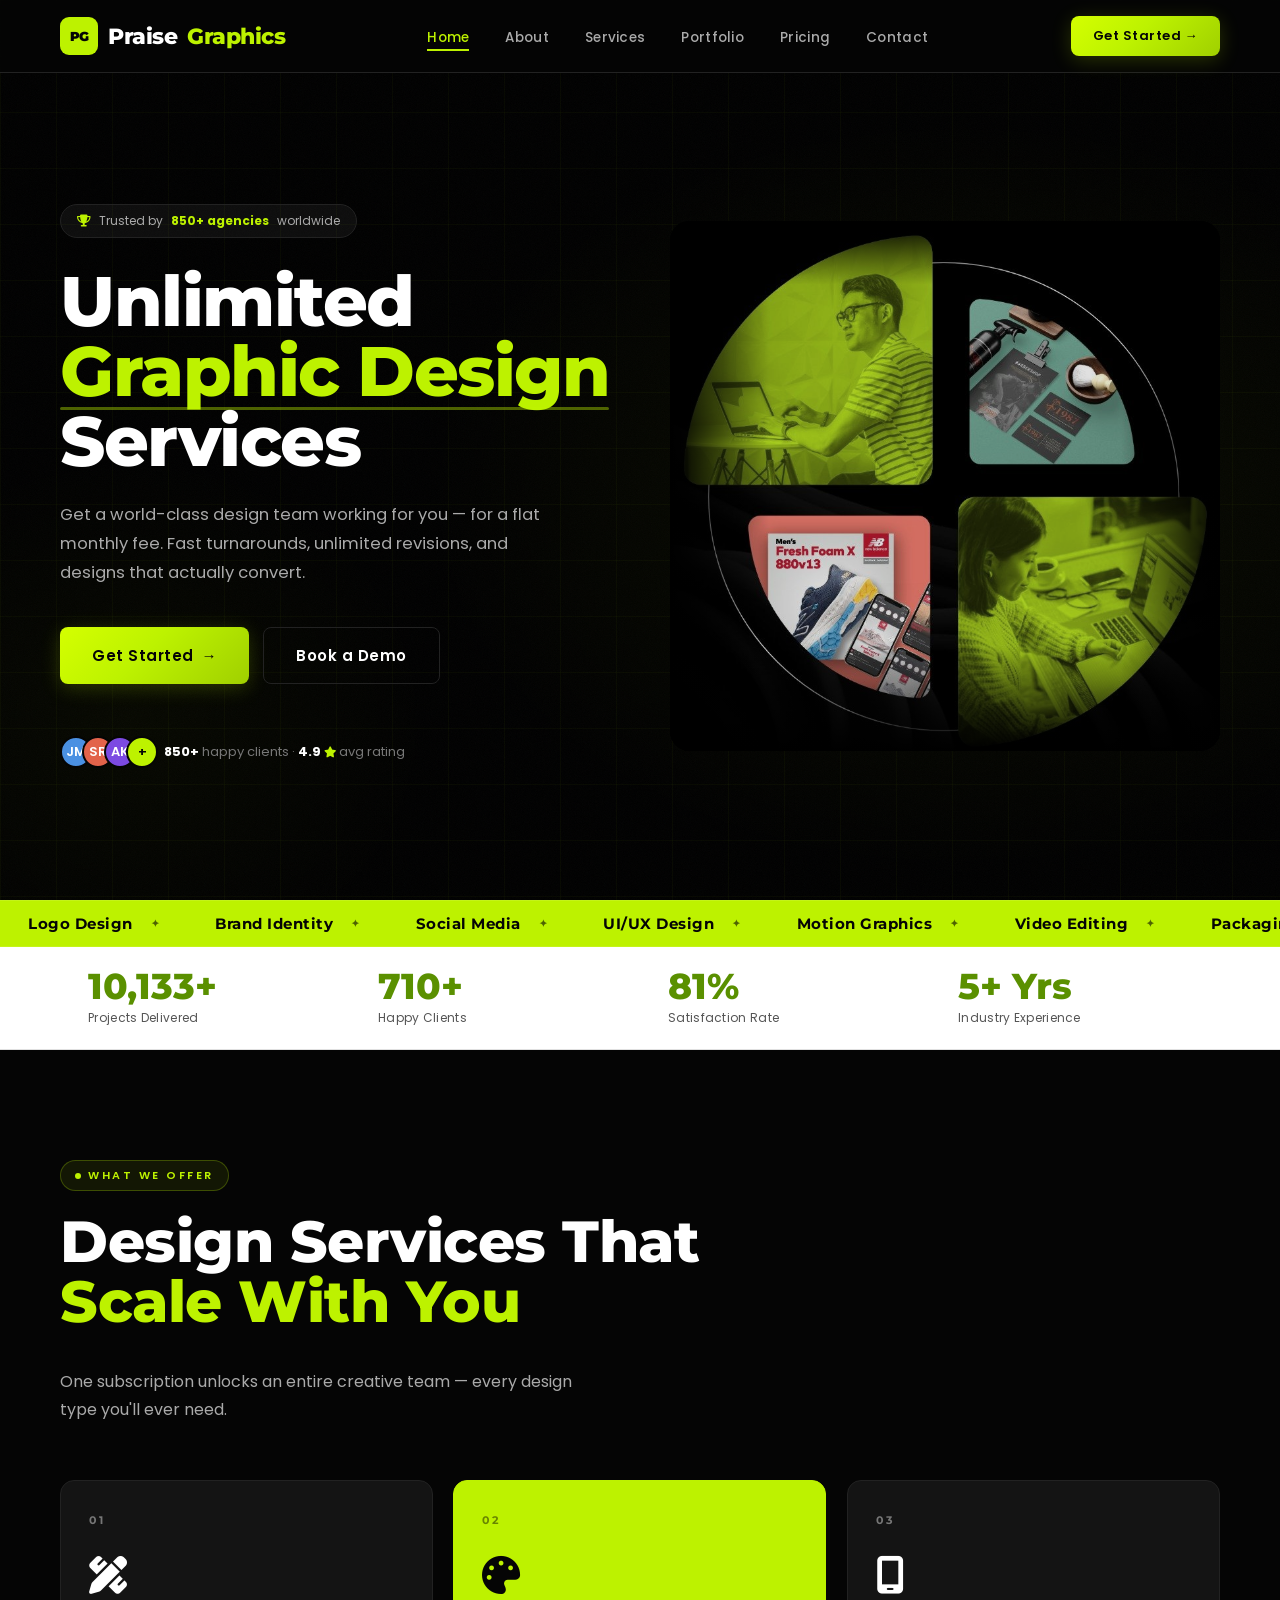
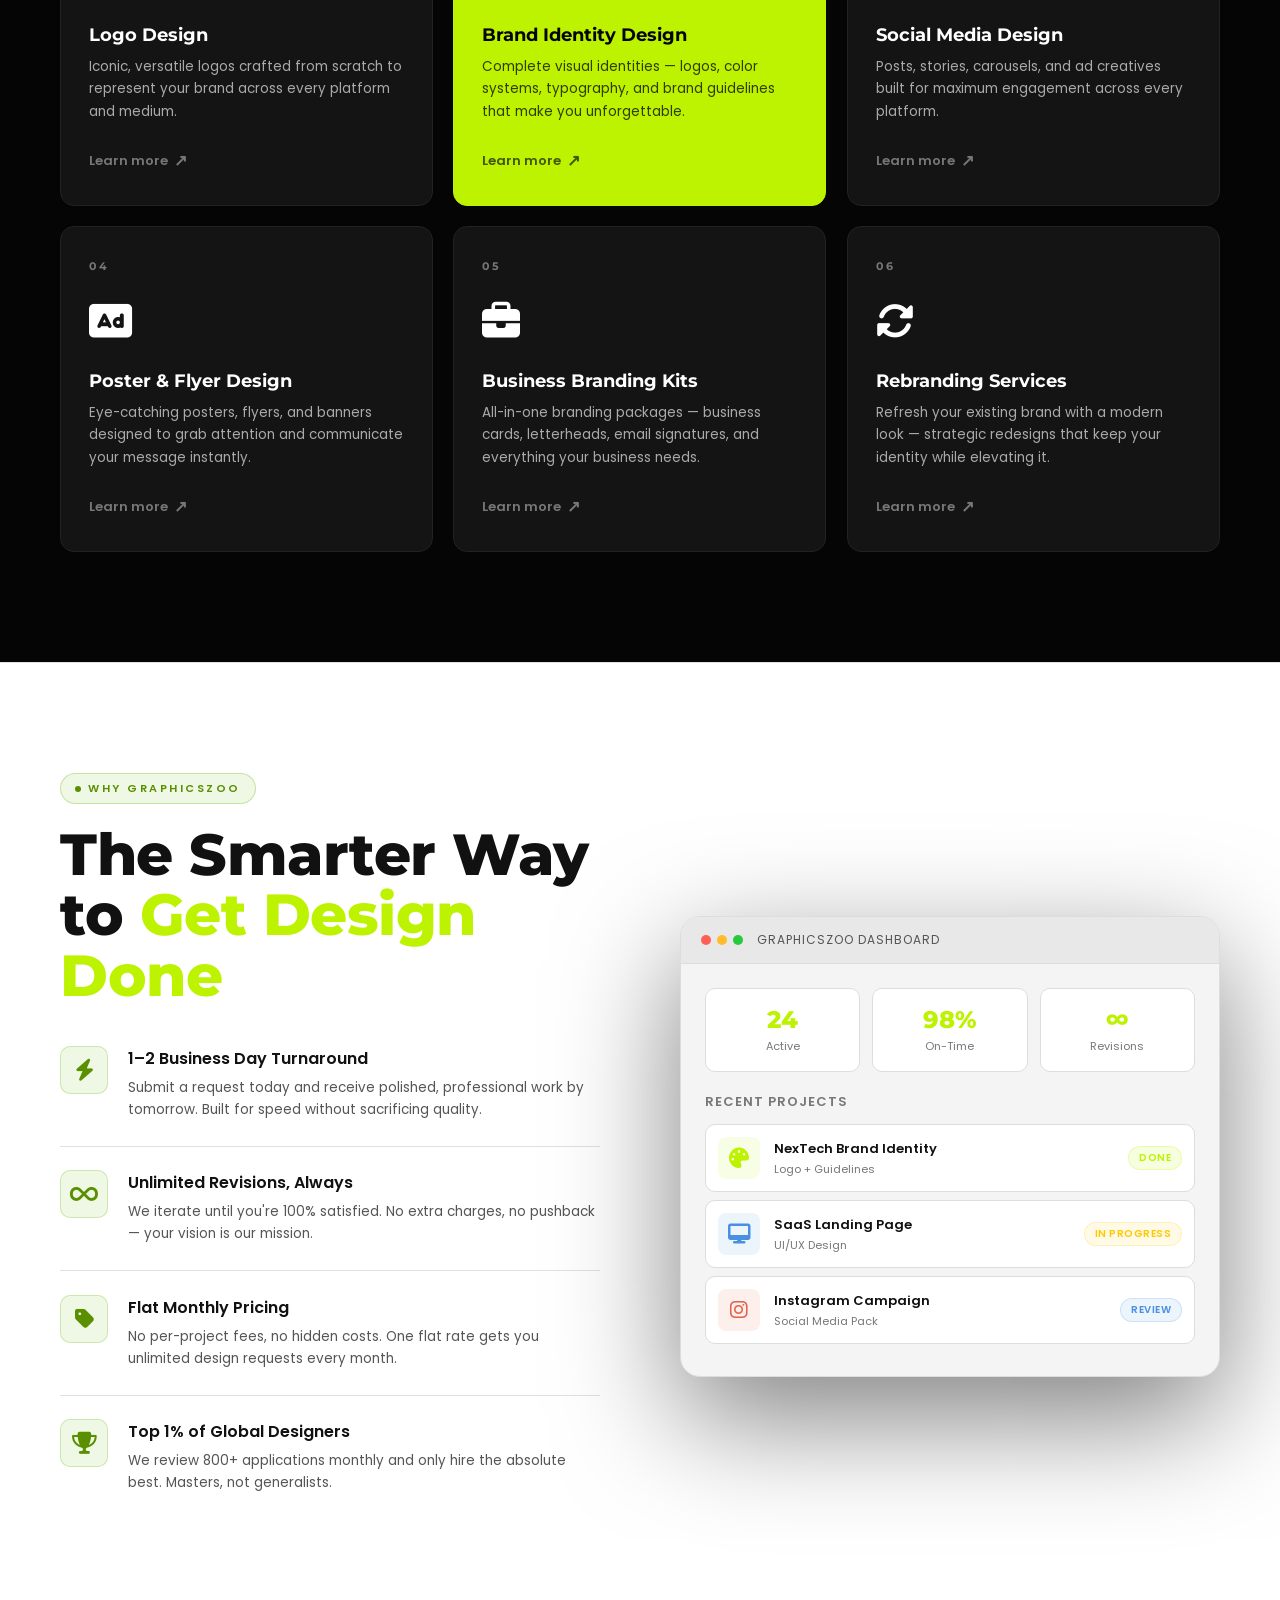
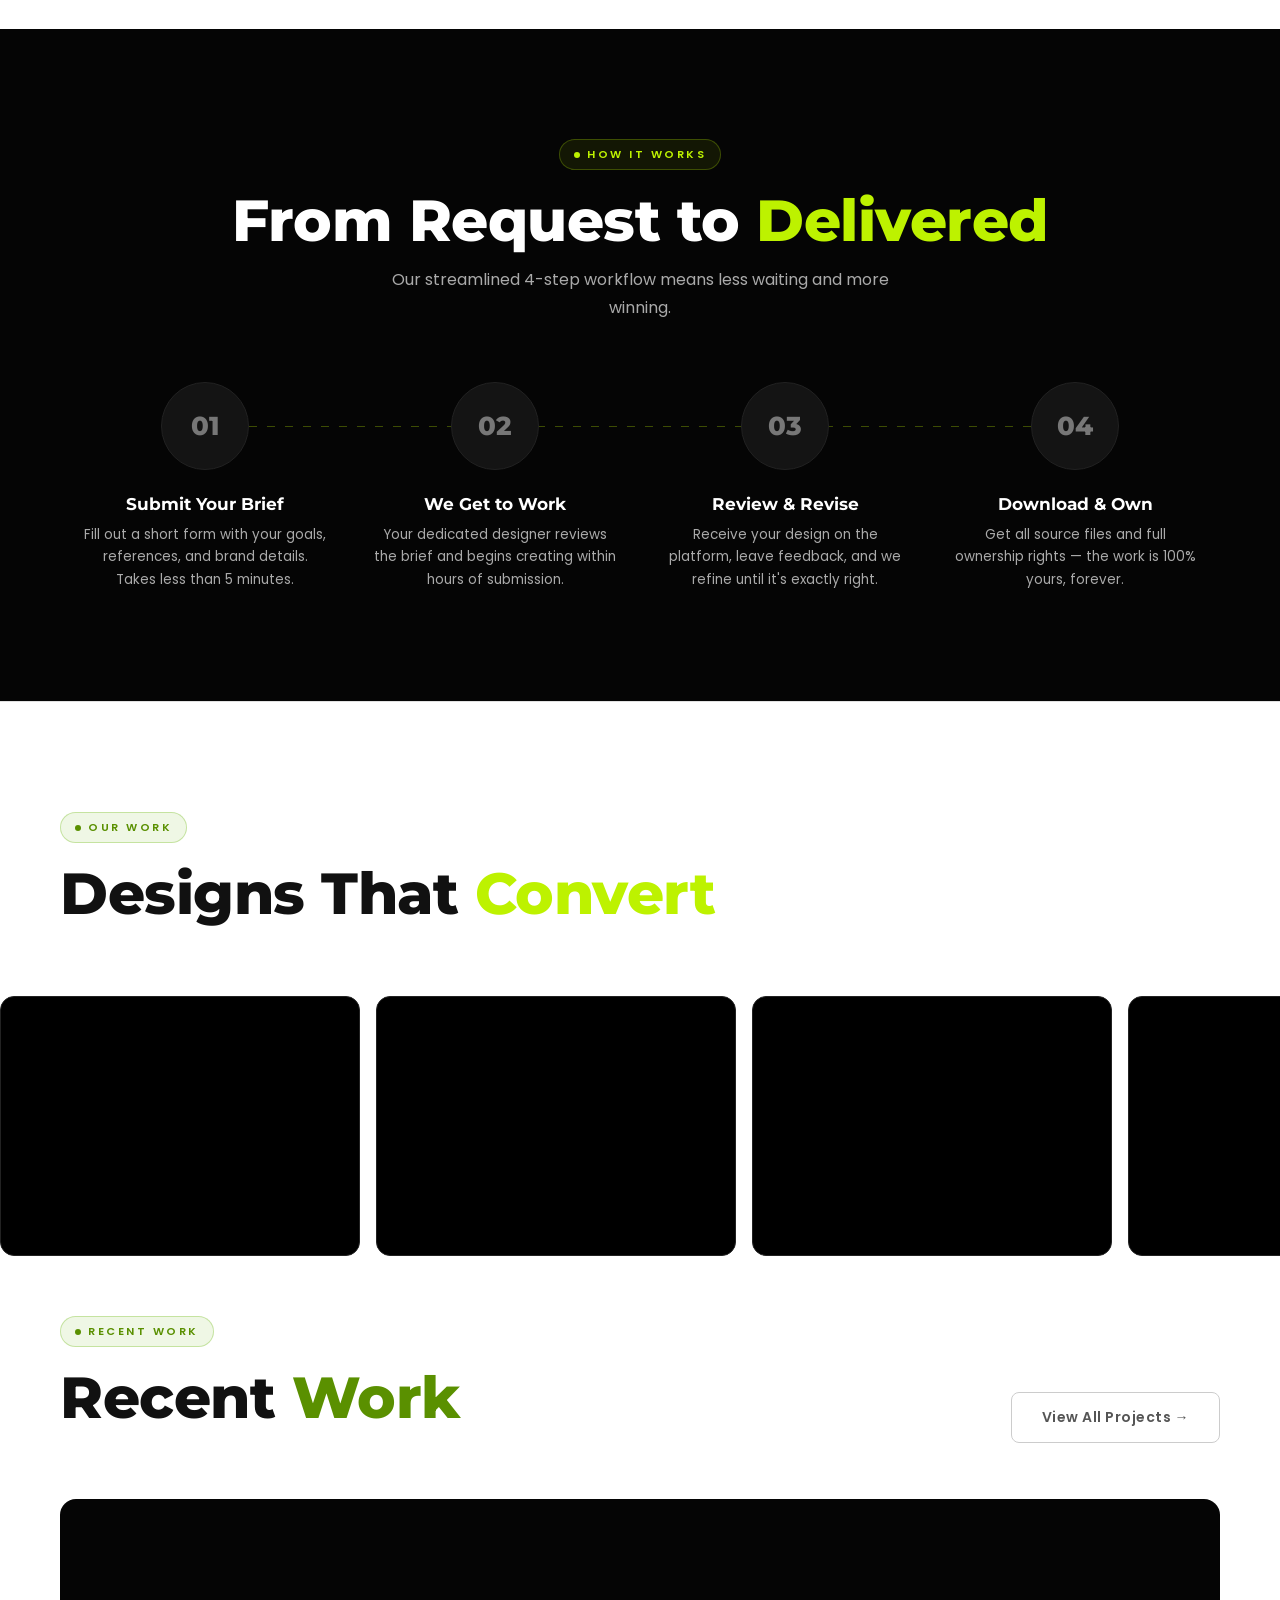
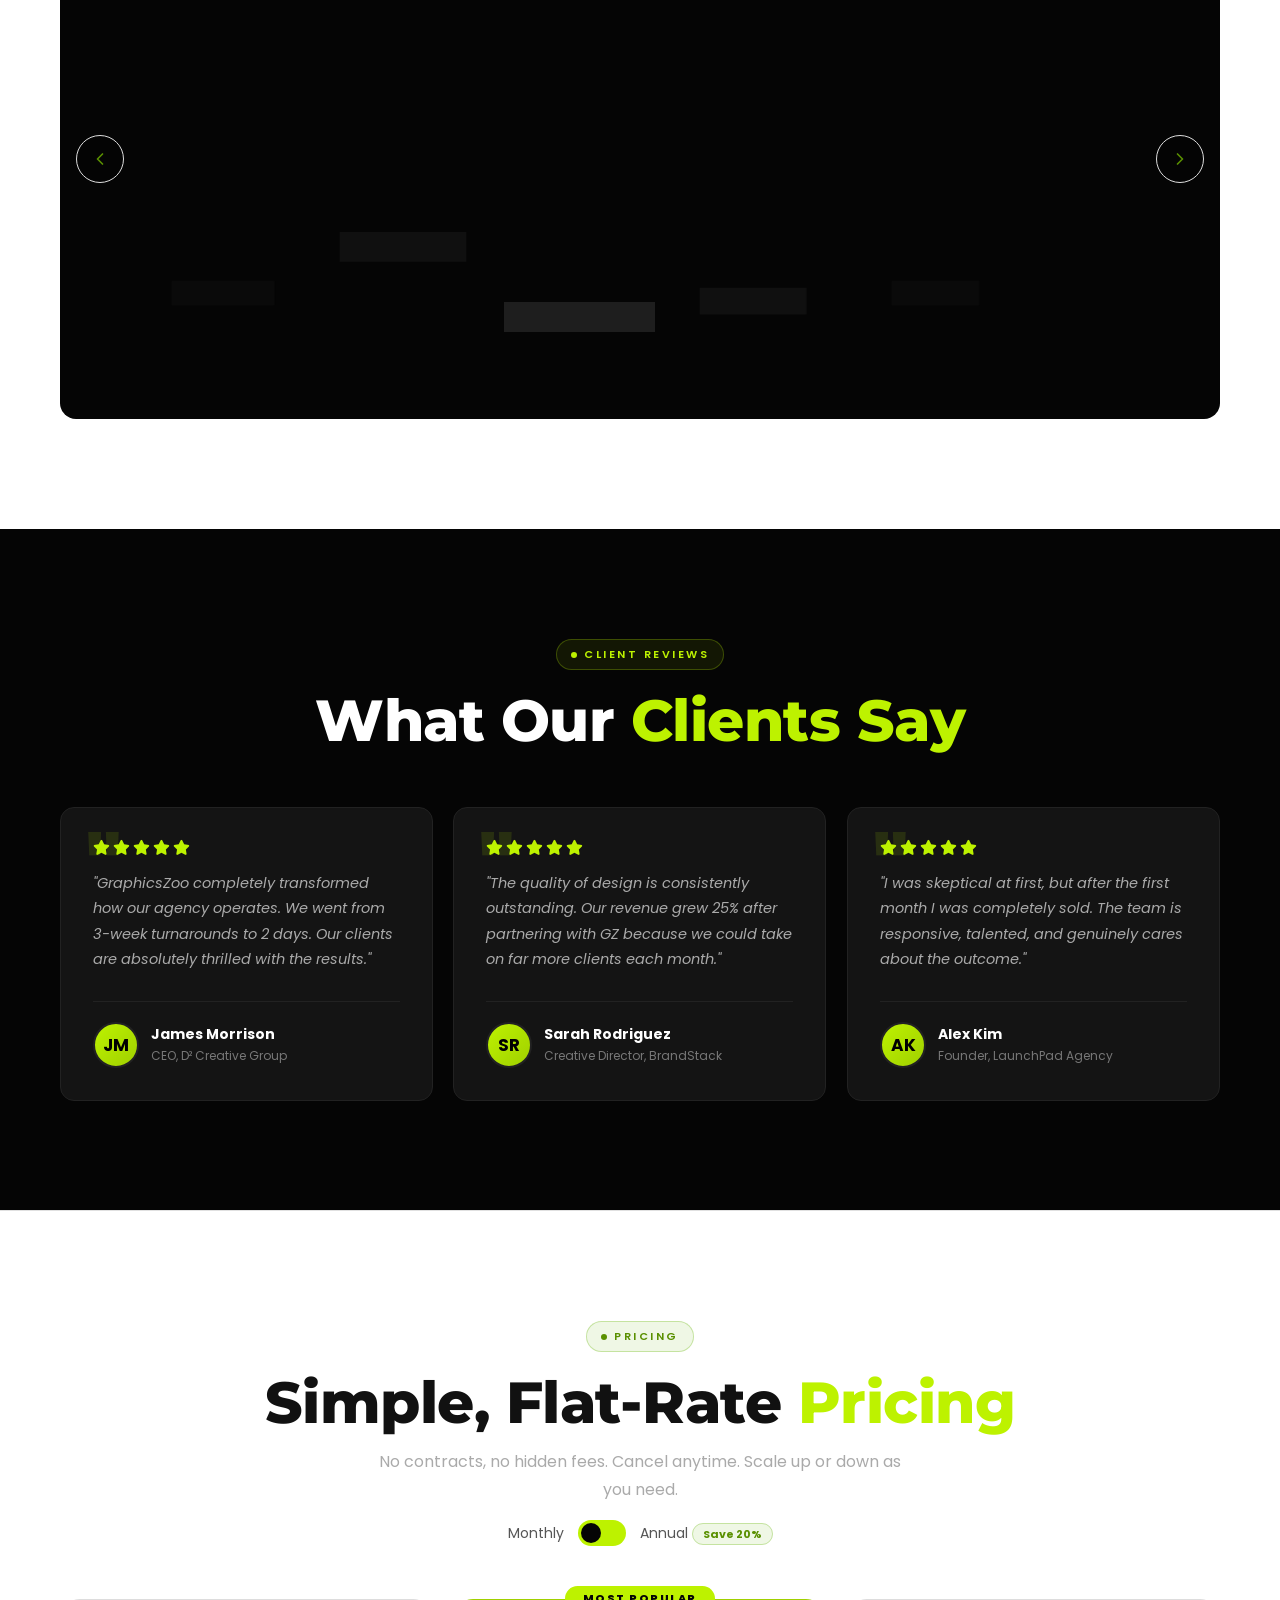
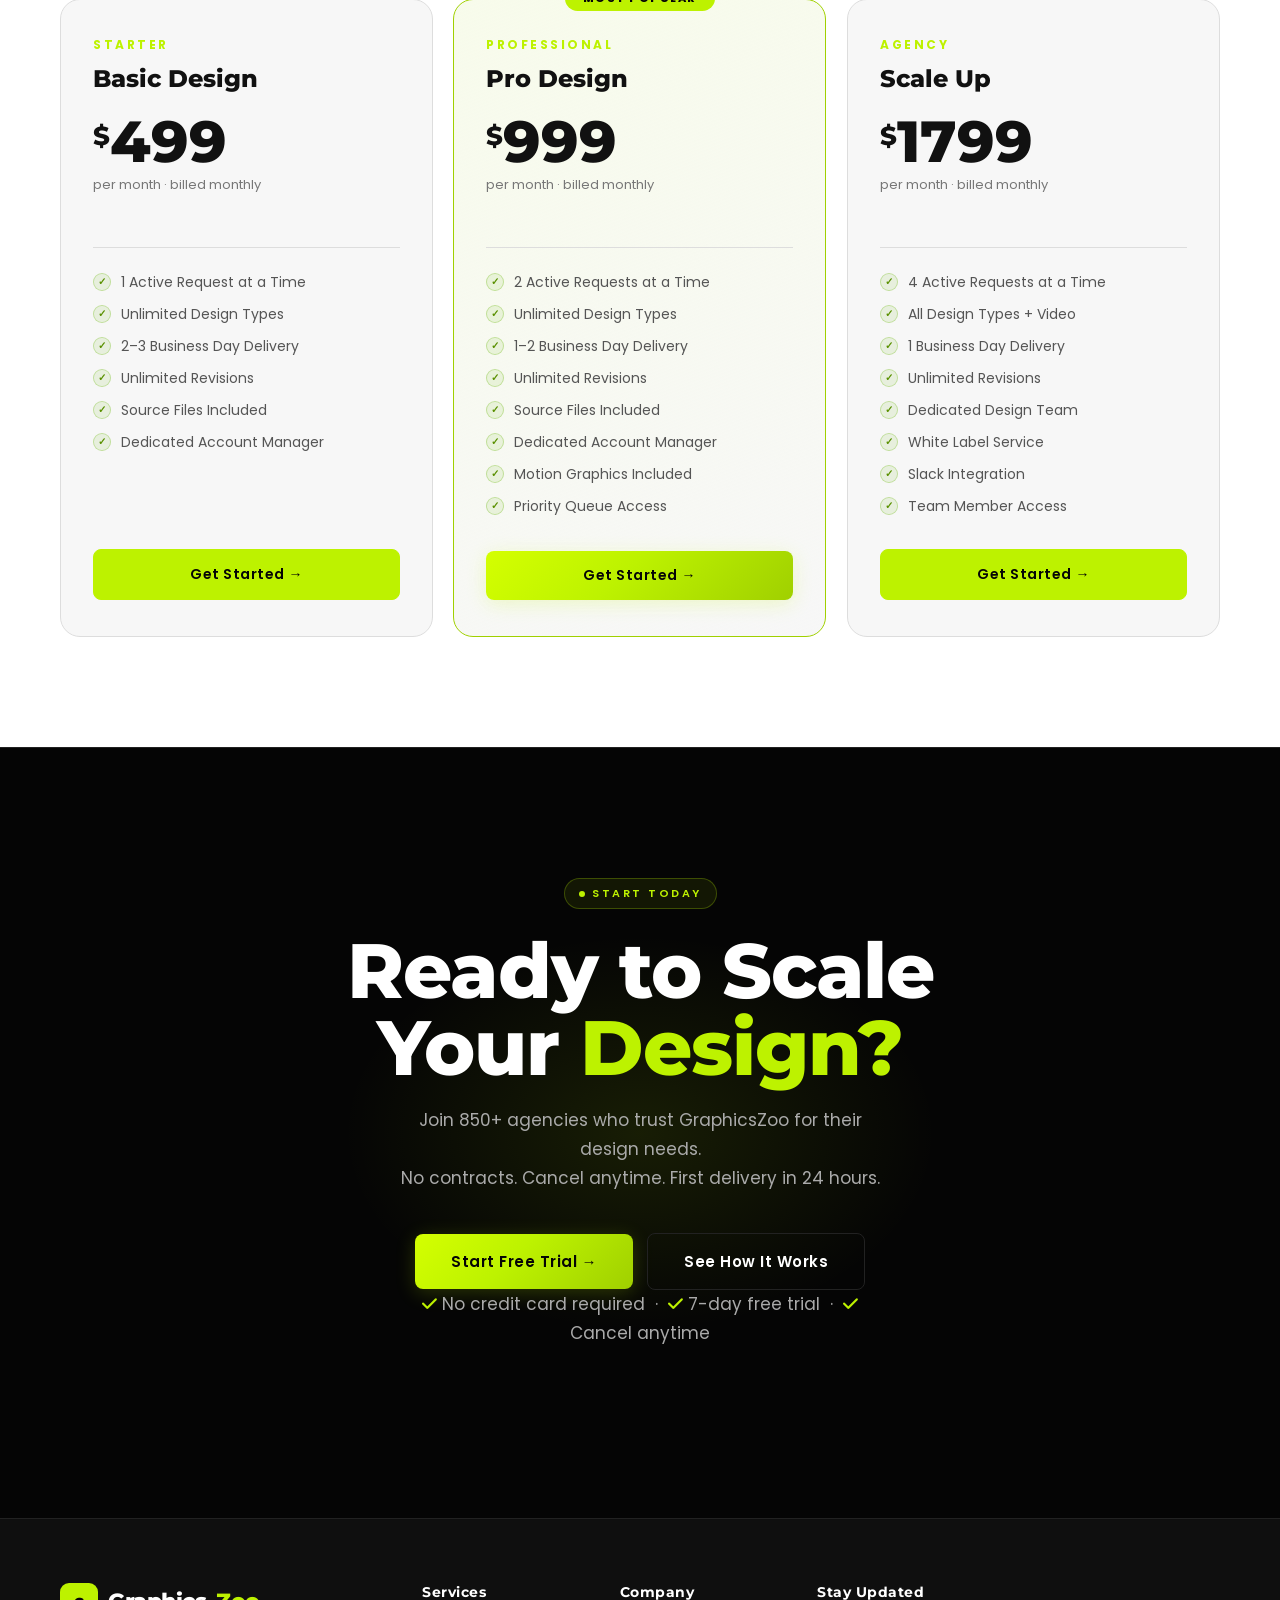
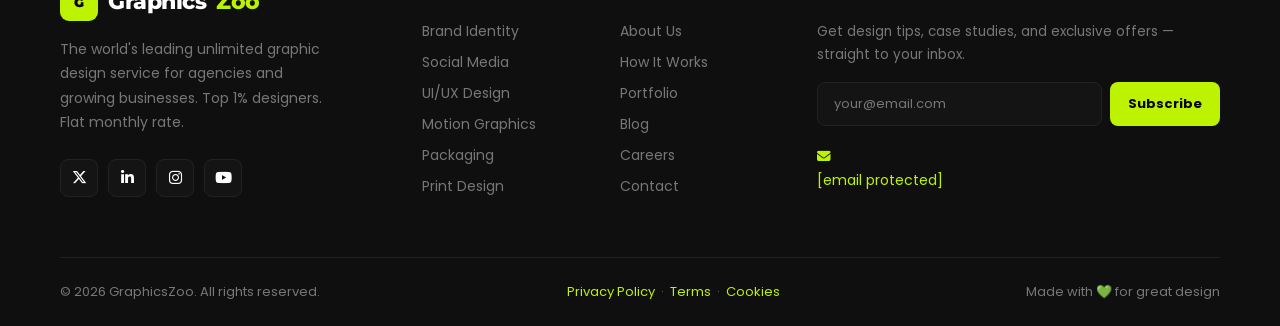
==== index.html @ 6ae34545 "Improved website UI by fixing colors, sizes, buttons, and images on the home page, Updated the portf" ====
﻿<!DOCTYPE html>
<html lang="en">
<head>
<meta charset="UTF-8">
<meta name="viewport" content="width=device-width, initial-scale=1.0">
<title>GraphicsZoo — Unlimited Graphic Design Services</title>
<link href="https://fonts.googleapis.com/css2?family=Montserrat:wght@400;500;600;700;800;900&family=Poppins:wght@300;400;500;600;700&display=swap" rel="stylesheet">
<link rel="stylesheet" href="https://cdnjs.cloudflare.com/ajax/libs/font-awesome/6.5.0/css/all.min.css">
<style>

/* ============================================================
   VARIABLES & RESET
============================================================ */
:root {
  --lime: #BDF200;
  --lime-dark: #a0d000;
  --lime-glow: rgba(189,242,0,0.15);
  --black: #050505;
  --dark: #0f0f0f;
  --card: #141414;
  --card2: #1a1a1a;
  --border: #222222;
  --white: #ffffff;
  --off-white: #f0f0f0;
  --gray: #777777;
  --light-gray: #aaaaaa;
  --radius: 14px;
  --radius-sm: 8px;
}

*, *::before, *::after { margin: 0; padding: 0; box-sizing: border-box; }
html { scroll-behavior: smooth; font-size: 16px; }

body {
  font-family: 'Poppins', sans-serif;
  background: var(--black);
  color: var(--white);
  overflow-x: hidden;
  -webkit-font-smoothing: antialiased;
}

::-webkit-scrollbar { width: 5px; }
::-webkit-scrollbar-track { background: var(--dark); }
::-webkit-scrollbar-thumb { background: var(--lime); border-radius: 3px; }

a { text-decoration: none; color: inherit; }
ul { list-style: none; }
img { max-width: 100%; display: block; }

/* ============================================================
   UTILITY
============================================================ */
.container { max-width: 1240px; margin: 0 auto; padding: 0 40px; }
.section-pad { padding: 110px 0; }
.text-lime { color: var(--lime); }
.text-gray { color: var(--gray); }

.tag {
  display: inline-flex;
  align-items: center;
  gap: 7px;
  background: rgba(189,242,0,0.08);
  border: 1px solid rgba(189,242,0,0.25);
  color: var(--lime);
  font-size: 11px;
  font-weight: 600;
  letter-spacing: 2.5px;
  text-transform: uppercase;
  padding: 6px 14px;
  border-radius: 50px;
  margin-bottom: 20px;
}

.tag-dot {
  width: 6px; height: 6px;
  background: var(--lime);
  border-radius: 50%;
  animation: blink 1.6s ease infinite;
}

@keyframes blink {
  0%, 100% { opacity: 1; transform: scale(1); }
  50% { opacity: 0.4; transform: scale(1.6); }
}

.display-font { font-family: 'Montserrat', sans-serif; }

h2.section-title {
  font-family: 'Montserrat', sans-serif;
  font-size: clamp(36px, 4.5vw, 58px);
  font-weight: 800;
  line-height: 1.05;
  letter-spacing: -0.5px;
  margin-bottom: 16px;
}

.section-sub {
  font-size: 16px;
  color: var(--light-gray);
  line-height: 1.75;
  max-width: 540px;
}

/* BUTTONS */
.btn {
  display: inline-flex;
  align-items: center;
  gap: 8px;
  font-family: 'Poppins', sans-serif;
  font-size: 14px;
  font-weight: 600;
  letter-spacing: 0.5px;
  padding: 14px 30px;
  border-radius: var(--radius-sm);
  cursor: pointer;
  transition: all 0.3s cubic-bezier(0.34, 1.56, 0.64, 1);
  border: none;
  outline: none;
}

.btn-lime {
  background: linear-gradient(135deg, #d4ff00 0%, #BDF200 45%, #a0d000 100%);
  color: var(--black);
  box-shadow: 0 4px 20px rgba(189,242,0,0.2);
}
.btn-lime:hover {
  background: linear-gradient(135deg, #e8ff00 0%, #ceff00 45%, #b0e000 100%);
  transform: translateY(-3px);
  box-shadow: 0 14px 40px rgba(189,242,0,0.45);
}

.btn-outline {
  background: transparent;
  color: var(--white);
  border: 1.5px solid var(--border);
}
.btn-outline:hover {
  border-color: var(--lime);
  color: var(--lime);
  transform: translateY(-3px);
}

.btn-arrow::after { content: ' →'; }

/* ============================================================
   NAVBAR
============================================================ */
header {
  position: fixed;
  top: 0; left: 0; right: 0;
  z-index: 1000;
  background: rgba(5,5,5,0.88);
  backdrop-filter: blur(24px);
  -webkit-backdrop-filter: blur(24px);
  border-bottom: 1px solid var(--border);
  transition: border-color 0.3s, box-shadow 0.3s, background 0.3s;
}

nav {
  display: flex;
  align-items: center;
  justify-content: space-between;
  height: 72px;
}

.logo {
  display: flex;
  align-items: center;
  gap: 10px;
  font-family: 'Montserrat', sans-serif;
  font-size: 22px;
  font-weight: 800;
  letter-spacing: -0.5px;
}

.logo-mark {
  width: 38px; height: 38px;
  background: var(--lime);
  border-radius: 9px;
  display: grid;
  place-items: center;
  font-size: 13px;
  font-weight: 900;
  color: var(--black);
  letter-spacing: -0.5px;
}

.logo span { color: var(--lime); }

.nav-menu {
  display: flex;
  align-items: center;
  gap: 36px;
}

.nav-menu a {
  font-size: 13.5px;
  font-weight: 500;
  color: var(--light-gray);
  letter-spacing: 0.3px;
  transition: color 0.25s;
  position: relative;
}

.nav-menu a::after {
  content: '';
  position: absolute;
  bottom: -4px; left: 0;
  width: 0; height: 1.5px;
  background: var(--lime);
  transition: width 0.3s;
}

.nav-menu a:hover { color: var(--white); }
.nav-menu a:hover::after { width: 100%; }

.nav-actions { display: flex; align-items: center; gap: 12px; }

.hamburger {
  display: none;
  flex-direction: column;
  gap: 5px;
  cursor: pointer;
  padding: 6px;
  background: none;
  border: none;
}

.hamburger span {
  width: 24px; height: 1.5px;
  background: var(--white);
  border-radius: 2px;
  transition: all 0.3s;
  display: block;
}

/* ============================================================
   HERO
============================================================ */
.hero {
  min-height: 100vh;
  display: flex;
  align-items: center;
  position: relative;
  overflow: hidden;
  padding-top: 72px;
  background: #000000;
}

/* Background layers */
.hero-bg {
  position: absolute;
  inset: 0;
  background:
    radial-gradient(ellipse 65% 65% at 75% 55%, rgba(189,242,0,0.05) 0%, transparent 65%),
    radial-gradient(ellipse 40% 50% at 10% 80%, rgba(189,242,0,0.03) 0%, transparent 60%),
    #000000;
}

.hero-noise {
  position: absolute;
  inset: 0;
  opacity: 0.03;
  background-image: url("data:image/svg+xml,%3Csvg viewBox='0 0 256 256' xmlns='http://www.w3.org/2000/svg'%3E%3Cfilter id='noise'%3E%3CfeTurbulence type='fractalNoise' baseFrequency='0.9' numOctaves='4' stitchTiles='stitch'/%3E%3C/filter%3E%3Crect width='100%25' height='100%25' filter='url(%23noise)'/%3E%3C/svg%3E");
  background-size: 200px;
}

.hero-grid-lines {
  position: absolute;
  inset: 0;
  background-image:
    linear-gradient(rgba(189,242,0,0.03) 1px, transparent 1px),
    linear-gradient(90deg, rgba(189,242,0,0.03) 1px, transparent 1px);
  background-size: 56px 56px;
}

.hero-inner {
  position: relative;
  z-index: 2;
  display: grid;
  grid-template-columns: 1fr 1fr;
  gap: 60px;
  align-items: center;
  width: 100%;
}

.hero-left { padding: 60px 0; }

.hero-badge {
  display: inline-flex;
  align-items: center;
  gap: 8px;
  background: rgba(255,255,255,0.05);
  border: 1px solid var(--border);
  color: var(--light-gray);
  font-size: 12px;
  padding: 7px 16px;
  border-radius: 50px;
  margin-bottom: 28px;
  animation: fadeDown 0.8s ease both;
}

.hero-badge strong { color: var(--lime); }

.hero h1 {
  font-family: 'Montserrat', sans-serif;
  font-size: clamp(48px, 5.5vw, 76px);
  font-weight: 800;
  line-height: 1.0;
  letter-spacing: -1.5px;
  margin-bottom: 24px;
  animation: fadeUp 0.9s ease 0.1s both;
}

.hero h1 em {
  font-style: normal;
  color: var(--lime);
  position: relative;
}

.hero h1 em::after {
  content: '';
  position: absolute;
  bottom: 4px; left: 0; right: 0;
  height: 3px;
  background: var(--lime);
  opacity: 0.4;
  border-radius: 2px;
}

.hero-desc {
  font-size: 16.5px;
  color: var(--light-gray);
  line-height: 1.75;
  max-width: 480px;
  margin-bottom: 40px;
  animation: fadeUp 0.9s ease 0.2s both;
}

.hero-ctas {
  display: flex;
  gap: 14px;
  flex-wrap: wrap;
  margin-bottom: 52px;
  animation: fadeUp 0.9s ease 0.3s both;
}

.hero-trust {
  display: flex;
  align-items: center;
  gap: 16px;
  animation: fadeUp 0.9s ease 0.4s both;
}

.trust-avatars {
  display: flex;
}

.trust-avatars span {
  width: 32px; height: 32px;
  border-radius: 50%;
  border: 2px solid var(--black);
  display: grid;
  place-items: center;
  font-size: 13px;
  margin-right: -10px;
  font-weight: 600;
}

.trust-avatars span:nth-child(1) { background: #4a90e2; }
.trust-avatars span:nth-child(2) { background: #e2634a; }
.trust-avatars span:nth-child(3) { background: #7c4ae2; }
.trust-avatars span:nth-child(4) { background: var(--lime); color: var(--black); }

.trust-text { font-size: 13px; color: var(--gray); }
.trust-text strong { color: var(--white); }

/* HERO RIGHT — illustration */
.hero-right {
  position: relative;
  animation: fadeLeft 1s ease 0.3s both;
  display: flex;
  justify-content: center;
}

.hero-visual {
  position: relative;
  width: 100%;
  max-width: 560px;
}

.hero-main-card {
  background: var(--card);
  border: 1px solid var(--border);
  border-radius: 20px;
  padding: 28px;
  position: relative;
  overflow: hidden;
}

.hero-main-card::before {
  content: '';
  position: absolute;
  top: 0; left: 0; right: 0;
  height: 2px;
  background: linear-gradient(90deg, var(--lime), transparent);
}

.card-header {
  display: flex;
  align-items: center;
  justify-content: space-between;
  margin-bottom: 20px;
}

.card-dots { display: flex; gap: 6px; }
.card-dots span {
  width: 10px; height: 10px;
  border-radius: 50%;
}
.card-dots span:nth-child(1) { background: #ff5f56; }
.card-dots span:nth-child(2) { background: #ffbd2e; }
.card-dots span:nth-child(3) { background: #27c93f; }

.card-label {
  font-size: 11px;
  color: var(--gray);
  letter-spacing: 1px;
  text-transform: uppercase;
}

.design-preview {
  background: var(--dark);
  border-radius: 12px;
  height: 200px;
  display: flex;
  align-items: center;
  justify-content: center;
  margin-bottom: 20px;
  border: 1px solid var(--border);
  position: relative;
  overflow: hidden;
}

.design-preview::after {
  content: '';
  position: absolute;
  inset: 0;
  background: radial-gradient(ellipse at center, rgba(189,242,0,0.08) 0%, transparent 70%);
}

.design-icon {
  font-size: 64px;
  position: relative;
  z-index: 1;
  animation: float 3s ease infinite;
}

@keyframes float {
  0%, 100% { transform: translateY(0); }
  50% { transform: translateY(-10px); }
}

.card-meta {
  display: flex;
  align-items: center;
  justify-content: space-between;
}

.card-meta-left h4 { font-size: 15px; font-weight: 600; }
.card-meta-left p { font-size: 12px; color: var(--gray); margin-top: 2px; }

.card-status {
  display: flex;
  align-items: center;
  gap: 6px;
  background: rgba(189,242,0,0.1);
  border: 1px solid rgba(189,242,0,0.25);
  padding: 5px 12px;
  border-radius: 50px;
  font-size: 11px;
  font-weight: 600;
  color: var(--lime);
}

.card-status::before {
  content: '';
  width: 6px; height: 6px;
  background: var(--lime);
  border-radius: 50%;
  animation: blink 1.5s infinite;
}

/* Floating mini-cards */
.float-card {
  position: absolute;
  background: var(--card2);
  border: 1px solid var(--border);
  border-radius: 12px;
  padding: 14px 18px;
  font-size: 13px;
  font-weight: 600;
  white-space: nowrap;
  box-shadow: 0 20px 60px rgba(0,0,0,0.5);
}

.float-card-1 {
  top: -20px;
  right: -20px;
  animation: floatCard1 4s ease infinite;
}

.float-card-2 {
  bottom: 40px;
  left: -30px;
  animation: floatCard2 4.5s ease infinite;
}

.float-card-stat { font-size: 24px; font-weight: 800; color: var(--lime); font-family: 'Montserrat', sans-serif; }
.float-card-lbl { font-size: 11px; color: var(--gray); margin-top: 2px; letter-spacing: 0.5px; }

@keyframes floatCard1 {
  0%, 100% { transform: translateY(0) rotate(-2deg); }
  50% { transform: translateY(-8px) rotate(-2deg); }
}
@keyframes floatCard2 {
  0%, 100% { transform: translateY(0) rotate(1deg); }
  50% { transform: translateY(8px) rotate(1deg); }
}

/* KEYFRAMES */
@keyframes fadeDown { from { opacity: 0; transform: translateY(-16px); } to { opacity: 1; transform: translateY(0); } }
@keyframes fadeUp { from { opacity: 0; transform: translateY(24px); } to { opacity: 1; transform: translateY(0); } }
@keyframes fadeLeft { from { opacity: 0; transform: translateX(30px); } to { opacity: 1; transform: translateX(0); } }

/* ============================================================
   MARQUEE STRIP
============================================================ */
.marquee-strip {
  background: var(--lime);
  padding: 13px 0;
  overflow: hidden;
  border-top: 1px solid rgba(255,255,255,0.1);
  border-bottom: 1px solid rgba(255,255,255,0.1);
}

.marquee-inner {
  display: flex;
  animation: scrollLeft 22s linear infinite;
}

.marquee-item {
  display: flex;
  align-items: center;
  gap: 18px;
  padding: 0 28px;
  font-family: 'Montserrat', sans-serif;
  font-size: 15px;
  font-weight: 700;
  color: var(--black);
  white-space: nowrap;
  letter-spacing: 0.5px;
  flex-shrink: 0;
}

.marquee-item::after {
  content: '✦';
  font-size: 10px;
  opacity: 0.6;
}

@keyframes scrollLeft {
  from { transform: translateX(0); }
  to { transform: translateX(-50%); }
}

/* ============================================================
   STATS BAR
============================================================ */
.stats-bar { background: #ffffff; border-bottom: 1px solid #e0e0e0; }
.stats-bar .stat-num { color: #111; }
.stats-bar .stat-lbl { color: #555; }

.stats-bar-inner {
  display: grid;
  grid-template-columns: repeat(4, 1fr);
}

.stat-item {
  padding: 22px 28px;
  position: relative;
}

.stat-num {
  font-family: 'Montserrat', sans-serif;
  font-size: clamp(24px, 2.8vw, 36px);
  font-weight: 800;
  color: #111;
  line-height: 1;
}

.stat-num span { color: #5a9000; }

.stat-lbl {
  font-size: 12px;
  color: #555;
  margin-top: 4px;
  letter-spacing: 0.3px;
}

/* ============================================================
   SERVICES
============================================================ */
.services { background: var(--black); }
.services .section-title { color: var(--white); }
.services .section-sub { color: var(--light-gray); }

.section-header {
  display: flex;
  align-items: flex-end;
  justify-content: space-between;
  margin-bottom: 56px;
  flex-wrap: wrap;
  gap: 20px;
}

.services-grid {
  display: grid;
  grid-template-columns: repeat(3, 1fr);
  gap: 20px;
}

.svc-card {
  background: var(--card);
  border: 1px solid var(--border);
  border-radius: var(--radius);
  padding: 32px 28px;
  position: relative;
  cursor: pointer;
  overflow: hidden;
  transition: all 0.4s cubic-bezier(0.4, 0, 0.2, 1);
  group: true;
}

.svc-card::before {
  content: '';
  position: absolute;
  inset: 0;
  background: linear-gradient(135deg, rgba(189,242,0,0.04) 0%, transparent 100%);
  opacity: 0;
  transition: opacity 0.4s;
}

.svc-card:hover {
  border-color: rgba(189,242,0,0.35);
  transform: translateY(-8px);
  box-shadow: 0 24px 80px rgba(189,242,0,0.08);
}

.svc-card:hover::before { opacity: 1; }

.svc-num {
  font-family: 'Montserrat', sans-serif;
  font-size: 11px;
  font-weight: 700;
  letter-spacing: 3px;
  color: var(--gray);
  margin-bottom: 20px;
  text-transform: uppercase;
}

.svc-icon {
  font-size: 38px;
  margin-bottom: 20px;
  display: block;
  transition: transform 0.4s cubic-bezier(0.34, 1.56, 0.64, 1);
}

.svc-card:hover .svc-icon { transform: scale(1.15) rotate(-5deg); }

.svc-card h3 {
  font-family: 'Montserrat', sans-serif;
  font-size: 18px;
  font-weight: 700;
  margin-bottom: 10px;
}

.svc-card p {
  font-size: 13.5px;
  color: var(--light-gray);
  line-height: 1.65;
  margin-bottom: 24px;
}

.svc-link {
  display: inline-flex;
  align-items: center;
  gap: 6px;
  font-size: 13px;
  font-weight: 600;
  color: var(--gray);
  transition: color 0.3s;
}

.svc-card:hover .svc-link { color: var(--lime); }

.svc-link-arrow {
  font-size: 16px;
  transition: transform 0.3s;
}

.svc-card:hover .svc-link-arrow { transform: translate(4px, -2px); }

/* FEATURED SERVICE */
.svc-card.featured {
  background: var(--lime);
  border-color: var(--lime);
  color: var(--black);
}

.svc-card.featured h3,
.svc-card.featured p { color: rgba(0,0,0,0.75); }
.svc-card.featured h3 { color: var(--black); }
.svc-card.featured .svc-num { color: rgba(0,0,0,0.45); }
.svc-card.featured .svc-link { color: rgba(0,0,0,0.65); }
.svc-card.featured:hover { background: #ceff00; }
.svc-card.featured:hover .svc-link { color: var(--black); }

/* ============================================================
   FEATURES
============================================================ */
.features-sec {
  background: #ffffff;
  border-top: 1px solid #e0e0e0;
  color: #111;
}
.features-sec .section-title { color: #111; }
.features-sec .tag {
  background: rgba(100,180,0,0.1);
  border-color: rgba(100,180,0,0.3);
  color: #5a9000;
}
.features-sec .tag-dot { background: #5a9000; }
.features-sec .feat-item { border-bottom-color: #e0e0e0; }
.features-sec .feat-icon {
  background: rgba(100,180,0,0.1);
  border-color: rgba(100,180,0,0.25);
  color: #5a9000;
}
.features-sec .feat-item:hover .feat-icon { background: #a0d000; border-color: #a0d000; color: #000; }
.features-sec .feat-body h4 { color: #111; }
.features-sec .feat-body p { color: #555; }
.features-sec .dash-wrap { background: #f4f4f4; border-color: #ddd; }
.features-sec .dash-topbar { background: #e8e8e8; border-bottom-color: #ddd; }
.features-sec .dash-title { color: #555; }
.features-sec .d-stat { background: #fff; border-color: #ddd; }
.features-sec .d-stat-lbl { color: #777; }
.features-sec .dash-projects-title { color: #777; }
.features-sec .dash-project-item { background: #fff; border-color: #ddd; }
.features-sec .proj-name { color: #111; }
.features-sec .proj-type { color: #777; }

.features-inner {
  display: grid;
  grid-template-columns: 1fr 1fr;
  gap: 80px;
  align-items: center;
}

.features-left { }

.feat-list {
  display: flex;
  flex-direction: column;
  gap: 0;
  margin-top: 40px;
}

.feat-item {
  display: flex;
  gap: 20px;
  padding: 24px 0;
  border-bottom: 1px solid var(--border);
  transition: all 0.3s;
  cursor: default;
}

.feat-item:first-child { padding-top: 0; }
.feat-item:last-child { border-bottom: none; }

.feat-icon {
  width: 48px; height: 48px;
  min-width: 48px;
  background: rgba(189,242,0,0.08);
  border: 1px solid rgba(189,242,0,0.2);
  border-radius: 10px;
  display: grid;
  place-items: center;
  font-size: 22px;
  transition: all 0.3s;
}

.feat-item:hover .feat-icon {
  background: var(--lime);
  border-color: var(--lime);
  transform: rotate(-6deg) scale(1.08);
}

.feat-body h4 {
  font-size: 16px;
  font-weight: 600;
  margin-bottom: 6px;
}

.feat-body p {
  font-size: 13.5px;
  color: var(--light-gray);
  line-height: 1.65;
}

/* RIGHT SIDE — dashboard mockup */
.features-right { position: relative; }

.dash-wrap {
  background: var(--card);
  border: 1px solid var(--border);
  border-radius: 20px;
  overflow: hidden;
  box-shadow: 0 40px 120px rgba(0,0,0,0.5);
}

.dash-topbar {
  background: var(--card2);
  padding: 14px 20px;
  display: flex;
  align-items: center;
  gap: 14px;
  border-bottom: 1px solid var(--border);
}

.dash-dots { display: flex; gap: 6px; }
.dash-dots span {
  width: 10px; height: 10px;
  border-radius: 50%;
}
.dash-dots span:nth-child(1) { background: #ff5f56; }
.dash-dots span:nth-child(2) { background: #ffbd2e; }
.dash-dots span:nth-child(3) { background: #27c93f; }

.dash-title {
  font-size: 12px;
  color: var(--gray);
  letter-spacing: 1px;
  text-transform: uppercase;
}

.dash-body { padding: 24px; }

.dash-stat-row {
  display: grid;
  grid-template-columns: repeat(3, 1fr);
  gap: 12px;
  margin-bottom: 20px;
}

.d-stat {
  background: var(--dark);
  border: 1px solid var(--border);
  border-radius: 10px;
  padding: 16px;
  text-align: center;
}

.d-stat-val {
  font-family: 'Montserrat', sans-serif;
  font-size: 24px;
  font-weight: 800;
  color: var(--lime);
}

.d-stat-lbl {
  font-size: 11px;
  color: var(--gray);
  margin-top: 4px;
}

.dash-projects-title {
  font-size: 13px;
  font-weight: 600;
  color: var(--light-gray);
  margin-bottom: 12px;
  text-transform: uppercase;
  letter-spacing: 1px;
}

.dash-project-item {
  display: flex;
  align-items: center;
  gap: 14px;
  padding: 12px;
  background: var(--dark);
  border-radius: 10px;
  border: 1px solid var(--border);
  margin-bottom: 8px;
  transition: border-color 0.3s, box-shadow 0.3s, background 0.3s;
}

.dash-project-item:hover { border-color: rgba(189,242,0,0.25); }

.proj-thumb {
  width: 42px; height: 42px;
  border-radius: 8px;
  display: grid;
  place-items: center;
  font-size: 20px;
  flex-shrink: 0;
}

.proj-name { font-size: 13px; font-weight: 600; }
.proj-type { font-size: 11px; color: var(--gray); margin-top: 2px; }

.proj-badge {
  margin-left: auto;
  padding: 3px 10px;
  border-radius: 50px;
  font-size: 10px;
  font-weight: 600;
  letter-spacing: 0.5px;
  text-transform: uppercase;
}

.badge-done { background: rgba(189,242,0,0.12); color: var(--lime); border: 1px solid rgba(189,242,0,0.25); }
.badge-wip { background: rgba(255,200,0,0.1); color: #ffc800; border: 1px solid rgba(255,200,0,0.2); }
.badge-rev { background: rgba(74,144,226,0.1); color: #4a90e2; border: 1px solid rgba(74,144,226,0.2); }

/* ============================================================
   PROCESS
============================================================ */
.process-sec { background: var(--black); }
.process-sec .section-title { color: var(--white); }
.process-sec .section-sub { color: var(--light-gray); }
.process-sec .proc-step h4 { color: var(--white); }
.process-sec .proc-step p { color: var(--light-gray); }

.process-grid {
  display: grid;
  grid-template-columns: repeat(4, 1fr);
  gap: 0;
  margin-top: 60px;
  position: relative;
}

.process-grid::before {
  content: '';
  position: absolute;
  top: 44px;
  left: calc(12.5% + 44px);
  right: calc(12.5% + 44px);
  height: 1px;
  background: repeating-linear-gradient(90deg, var(--lime) 0, var(--lime) 8px, transparent 8px, transparent 18px);
  opacity: 0.3;
}

.proc-step {
  text-align: center;
  padding: 0 24px;
  transition: all 0.3s;
}

.proc-step:hover { transform: translateY(-4px); }

.proc-num {
  width: 88px; height: 88px;
  border-radius: 50%;
  background: var(--card);
  border: 1.5px solid var(--border);
  display: grid;
  place-items: center;
  margin: 0 auto 24px;
  font-family: 'Montserrat', sans-serif;
  font-size: 26px;
  font-weight: 800;
  color: var(--gray);
  position: relative;
  z-index: 2;
  transition: all 0.4s;
}

.proc-step:hover .proc-num {
  background: var(--lime);
  color: var(--black);
  border-color: var(--lime);
  box-shadow: 0 0 40px rgba(189,242,0,0.3);
}

.proc-step h4 {
  font-family: 'Montserrat', sans-serif;
  font-size: 17px;
  font-weight: 700;
  margin-bottom: 10px;
}

.proc-step p { font-size: 13.5px; color: var(--light-gray); line-height: 1.65; }

/* ============================================================
   PORTFOLIO
============================================================ */
.portfolio-sec {
  background: #ffffff;
  border-top: 1px solid #e0e0e0;
  color: #111;
}
.portfolio-sec .section-title { color: #111; }
.portfolio-sec .tag {
  background: rgba(100,180,0,0.1);
  border-color: rgba(100,180,0,0.3);
  color: #5a9000;
}
.portfolio-sec .tag-dot { background: #5a9000; }
.portfolio-sec .tab-btn {
  border-color: #ccc;
  color: #555;
  background: #fff;
}
.portfolio-sec .tab-btn.active,
.portfolio-sec .tab-btn:hover { background: #a0d000; color: #000; border-color: #a0d000; }

.portfolio-tabs {
  display: flex;
  gap: 8px;
  flex-wrap: wrap;
  margin-bottom: 40px;
}

.tab-btn {
  padding: 8px 20px;
  border-radius: 50px;
  font-size: 13px;
  font-weight: 600;
  border: 1.5px solid var(--border);
  background: transparent;
  color: var(--gray);
  cursor: pointer;
  transition: all 0.25s;
  font-family: 'Poppins', sans-serif;
}

.tab-btn.active, .tab-btn:hover {
  background: var(--lime);
  color: var(--black);
  border-color: var(--lime);
}

.portfolio-scroll-wrap {
  overflow: hidden;
  width: 100vw;
  position: relative;
  left: 50%;
  right: 50%;
  margin-left: -50vw;
  margin-right: -50vw;
}

.portfolio-grid {
  display: flex;
  gap: 16px;
  width: max-content;
  animation: portfolioScroll 18s linear infinite;
}

.portfolio-grid:hover { animation-play-state: paused; }

@keyframes portfolioScroll {
  0%   { transform: translateX(0); }
  100% { transform: translateX(-50%); }
}

.port-item {
  width: 360px;
  height: 260px;
  flex-shrink: 0;
  border-radius: var(--radius);
  overflow: hidden;
  position: relative;
  cursor: pointer;
  border: 1px solid var(--border);
  transition: all 0.4s;
}

.port-item:hover { transform: scale(1.01); border-color: rgba(189,242,0,0.3); }

.port-bg {
  width: 100%; height: 100%;
  display: flex; align-items: center; justify-content: center;
  font-size: 52px;
  transition: transform 0.5s cubic-bezier(0.4, 0, 0.2, 1);
  color: rgba(255,255,255,0.25);
  background-size: cover !important;
  background-position: center !important;
  background-repeat: no-repeat !important;
}

.port-item:hover .port-bg { transform: scale(1.08); }

.port-overlay {
  position: absolute;
  inset: 0;
  background: linear-gradient(to top, rgba(0,0,0,0.9) 0%, rgba(0,0,0,0.2) 50%, transparent 100%);
  display: flex;
  align-items: flex-end;
  padding: 20px;
  opacity: 0;
  transition: opacity 0.4s;
}

.port-item:hover .port-overlay { opacity: 1; }

.port-info-title { font-size: 15px; font-weight: 700; }
.port-info-cat {
  font-size: 11px;
  color: var(--lime);
  margin-top: 3px;
  font-weight: 600;
  letter-spacing: 1px;
  text-transform: uppercase;
}

.port-arrow {
  margin-left: auto;
  width: 36px; height: 36px;
  background: var(--lime);
  border-radius: 50%;
  display: grid;
  place-items: center;
  color: var(--black);
  font-size: 16px;
  font-weight: 700;
  flex-shrink: 0;
}

/* ============================================================
   TESTIMONIALS
============================================================ */
.testimonials-sec { background: var(--black); }
.testimonials-sec .section-title { color: var(--white); }

/* all testi cards same dark style */

.testi-grid {
  display: grid;
  grid-template-columns: repeat(3, 1fr);
  gap: 20px;
  margin-top: 56px;
}

.testi-card {
  background: var(--card);
  border: 1px solid var(--border);
  border-radius: var(--radius);
  padding: 32px;
  position: relative;
  transition: all 0.4s;
}

.testi-card:hover {
  border-color: rgba(189,242,0,0.25);
  transform: translateY(-5px);
  box-shadow: 0 20px 60px rgba(189,242,0,0.05);
}

.testi-card::before {
  content: '"';
  font-family: 'Montserrat', sans-serif;
  font-size: 80px;
  font-weight: 800;
  color: var(--lime);
  opacity: 0.12;
  position: absolute;
  top: 12px; left: 24px;
  line-height: 1;
}

.testi-stars {
  display: flex;
  gap: 3px;
  margin-bottom: 16px;
}

.testi-stars span { color: var(--lime); font-size: 15px; }
.testi-stars .fa-star { color: var(--lime); font-size: 15px; }

.testi-text {
  font-size: 14.5px;
  color: var(--light-gray);
  line-height: 1.75;
  margin-bottom: 28px;
  font-style: italic;
  position: relative;
  z-index: 1;
}

.testi-author {
  display: flex;
  align-items: center;
  gap: 12px;
  border-top: 1px solid var(--border);
  padding-top: 20px;
}

.testi-avatar {
  width: 46px; height: 46px;
  border-radius: 50%;
  display: grid;
  place-items: center;
  font-size: 17px;
  font-weight: 700;
  flex-shrink: 0;
  border: 2px solid var(--border);
}

.testi-name { font-size: 14px; font-weight: 700; }
.testi-role { font-size: 12px; color: var(--gray); margin-top: 2px; }

/* ============================================================
   PRICING
============================================================ */
.pricing-sec {
  background: #ffffff;
  border-top: 1px solid #e0e0e0;
  color: #111;
}
.pricing-sec .section-title { color: #111; }
.pricing-sec .tag {
  background: rgba(100,180,0,0.1);
  border-color: rgba(100,180,0,0.3);
  color: #5a9000;
}
.pricing-sec .tag-dot { background: #5a9000; }
.pricing-sec .price-card { background: #f7f7f7; border-color: #ddd; }
.pricing-sec .price-card.popular { background: linear-gradient(160deg,rgba(160,208,0,0.08),#f7f7f7); border-color: #a0d000; }
.pricing-sec .price-card-title { color: #111; }
.pricing-sec .price-val { color: #111; }
.pricing-sec .price-period { color: #777; }
.pricing-sec .price-divider { background: #ddd; }
.pricing-sec .price-feats li { color: #555; }
.pricing-sec .check { background: rgba(100,180,0,0.1); border-color: rgba(100,180,0,0.3); }
.pricing-sec .check::before { color: #5a9000; }
.pricing-sec .pricing-toggle { color: #555; }
.pricing-sec .save-badge { background: rgba(100,180,0,0.1); color: #5a9000; border-color: rgba(100,180,0,0.3); }

.pricing-toggle {
  display: flex;
  align-items: center;
  gap: 14px;
  margin-top: 8px;
  font-size: 14px;
  color: var(--gray);
}

.toggle-pill {
  width: 48px; height: 26px;
  background: var(--lime);
  border-radius: 50px;
  position: relative;
  cursor: pointer;
  transition: background 0.3s;
}

.toggle-pill::after {
  content: '';
  position: absolute;
  top: 3px; left: 3px;
  width: 20px; height: 20px;
  background: var(--black);
  border-radius: 50%;
  transition: transform 0.3s;
}

.save-badge {
  background: rgba(189,242,0,0.12);
  color: var(--lime);
  border: 1px solid rgba(189,242,0,0.3);
  padding: 2px 10px;
  border-radius: 50px;
  font-size: 11px;
  font-weight: 700;
}

.pricing-grid {
  display: grid;
  grid-template-columns: repeat(3, 1fr);
  gap: 20px;
  margin-top: 52px;
}

.price-card {
  background: var(--card);
  border: 1.5px solid var(--border);
  border-radius: 20px;
  padding: 36px 32px;
  position: relative;
  transition: all 0.4s;
}

.price-card.popular {
  border-color: var(--lime);
  background: linear-gradient(160deg, rgba(189,242,0,0.06) 0%, var(--card) 50%);
}

.price-card:hover:not(.popular) {
  border-color: rgba(189,242,0,0.3);
  transform: translateY(-6px);
  box-shadow: 0 20px 70px rgba(189,242,0,0.06);
}

.price-card.popular:hover { transform: translateY(-6px); }

.popular-pill {
  position: absolute;
  top: -14px; left: 50%;
  transform: translateX(-50%);
  background: var(--lime);
  color: var(--black);
  font-size: 11px;
  font-weight: 800;
  padding: 4px 18px;
  border-radius: 50px;
  letter-spacing: 1.5px;
  text-transform: uppercase;
  white-space: nowrap;
}

.price-plan-name {
  font-size: 12px;
  font-weight: 700;
  letter-spacing: 2.5px;
  text-transform: uppercase;
  color: var(--lime);
  margin-bottom: 10px;
}

.price-card-title {
  font-family: 'Montserrat', sans-serif;
  font-size: 24px;
  font-weight: 800;
  margin-bottom: 20px;
}

.price-val {
  font-family: 'Montserrat', sans-serif;
  font-size: 58px;
  font-weight: 800;
  line-height: 1;
  margin-bottom: 4px;
}

.price-val sup { font-size: 26px; vertical-align: top; margin-top: 10px; display: inline-block; }
.price-period { font-size: 13px; color: var(--gray); margin-bottom: 28px; }

.price-divider { height: 1px; background: var(--border); margin: 24px 0; }

.price-feats {
  display: flex;
  flex-direction: column;
  gap: 11px;
  margin-bottom: 32px;
}

.price-feats li {
  display: flex;
  align-items: flex-start;
  gap: 10px;
  font-size: 14px;
  color: var(--light-gray);
}

.check {
  width: 18px; height: 18px;
  background: rgba(189,242,0,0.12);
  border: 1px solid rgba(189,242,0,0.25);
  border-radius: 50%;
  display: grid;
  place-items: center;
  flex-shrink: 0;
  margin-top: 1px;
}

.check::before { content: '✓'; font-size: 10px; color: var(--lime); font-weight: 700; }

/* ============================================================
   CTA SECTION
============================================================ */
.cta-sec {
  position: relative;
  overflow: hidden;
  background: var(--black);
  border-top: 1px solid var(--border);
  text-align: center;
  padding: 130px 0;
}
.cta-sec h2 { color: var(--white); }
.cta-sec p { color: var(--light-gray); }

.cta-glow {
  position: absolute;
  top: 50%; left: 50%;
  transform: translate(-50%, -50%);
  width: 600px; height: 400px;
  background: radial-gradient(ellipse, rgba(189,242,0,0.1) 0%, transparent 70%);
  pointer-events: none;
}

.cta-sec h2 {
  font-family: 'Montserrat', sans-serif;
  font-size: clamp(44px, 6vw, 80px);
  font-weight: 800;
  line-height: 1.0;
  letter-spacing: -1px;
  margin-bottom: 20px;
  position: relative;
  z-index: 1;
}

.cta-sec p {
  font-size: 17px;
  color: var(--light-gray);
  max-width: 480px;
  margin: 0 auto 40px;
  line-height: 1.7;
  position: relative;
  z-index: 1;
}

.cta-btns {
  display: flex;
  align-items: center;
  justify-content: center;
  gap: 14px;
  flex-wrap: wrap;
  position: relative;
  z-index: 1;
}

.cta-note {
  position: relative;
  z-index: 1;
  margin-top: 20px;
  font-size: 13px;
  color: var(--gray);
}

/* ============================================================
   FOOTER
============================================================ */
footer {
  background: var(--dark);
  border-top: 1px solid var(--border);
}

.footer-top {
  display: grid;
  grid-template-columns: 2.2fr 1fr 1fr 1.3fr;
  gap: 60px;
  padding: 64px 0 48px;
}

.footer-brand .logo { margin-bottom: 16px; }

.footer-brand-desc {
  font-size: 14px;
  color: var(--gray);
  line-height: 1.75;
  max-width: 280px;
  margin-bottom: 24px;
}

.social-row { display: flex; gap: 10px; }

.soc-btn {
  width: 38px; height: 38px;
  background: var(--card);
  border: 1px solid var(--border);
  border-radius: 8px;
  display: grid;
  place-items: center;
  font-size: 15px;
  text-decoration: none;
  transition: all 0.3s;
  cursor: pointer;
}

.soc-btn:hover {
  background: var(--lime);
  border-color: var(--lime);
  color: var(--black);
  transform: translateY(-2px);
}

.footer-col h5 {
  font-family: 'Montserrat', sans-serif;
  font-size: 14px;
  font-weight: 700;
  color: var(--white);
  letter-spacing: 0.5px;
  margin-bottom: 20px;
}

.footer-col ul { display: flex; flex-direction: column; gap: 10px; }

.footer-col a {
  font-size: 14px;
  color: var(--gray);
  transition: color 0.25s;
  display: flex;
  align-items: center;
  gap: 6px;
}

.footer-col a:hover { color: var(--lime); }
.footer-col a:hover::before { content: '→'; font-size: 12px; }

.footer-contact p {
  font-size: 13.5px;
  color: var(--gray);
  line-height: 1.7;
  margin-bottom: 16px;
}

.footer-contact a { color: var(--lime); }

.footer-newsletter { display: flex; flex-direction: column; gap: 10px; margin-top: 10px; }

.newsletter-input {
  display: flex;
  gap: 8px;
}

.newsletter-input input {
  flex: 1;
  background: var(--card);
  border: 1.5px solid var(--border);
  border-radius: 8px;
  padding: 11px 16px;
  font-size: 13px;
  color: var(--white);
  font-family: 'Poppins', sans-serif;
  outline: none;
  transition: border-color 0.3s, box-shadow 0.3s, background 0.3s;
}

.newsletter-input input:focus { border-color: var(--lime); }
.newsletter-input input::placeholder { color: var(--gray); }

.newsletter-input button {
  background: var(--lime);
  color: var(--black);
  border: none;
  border-radius: 8px;
  padding: 11px 18px;
  font-weight: 700;
  font-size: 13px;
  cursor: pointer;
  font-family: 'Poppins', sans-serif;
  transition: background 0.3s;
  white-space: nowrap;
}

.newsletter-input button:hover { background: #ceff00; }

.footer-bottom {
  display: flex;
  align-items: center;
  justify-content: space-between;
  padding: 24px 0;
  border-top: 1px solid var(--border);
  font-size: 13px;
  color: var(--gray);
  flex-wrap: wrap;
  gap: 12px;
}

.footer-bottom a { color: var(--lime); }
.footer-bottom a:hover { text-decoration: underline; }

/* ============================================================
   SCROLL REVEAL
============================================================ */
.sr {
  opacity: 0;
  transform: translateY(28px);
  transition: opacity 0.6s ease-out, transform 0.6s ease-out;
  will-change: opacity, transform;
}

.sr.visible {
  opacity: 1;
  transform: translateY(0);
}
/* --- NAVBAR SCROLLED --- */
header.scrolled {
  background: rgba(5,5,5,0.97);
  box-shadow: 0 4px 40px rgba(0,0,0,0.5);
  border-bottom-color: rgba(189,242,0,0.2);
}

/* --- ACTIVE NAV LINK --- */
.nav-menu a.active-nav { color: var(--lime) !important; }
.nav-menu a.active-nav::after { width: 100% !important; }

/* --- RIPPLE ANIMATION --- */
@keyframes ripple { to { transform: scale(4); opacity: 0; } }
.btn { position: relative; overflow: hidden; }

/* --- CARD HOVER EFFECTS --- */
.service-card {
  transition: transform 0.35s cubic-bezier(0.34,1.56,0.64,1), box-shadow 0.35s ease, border-color 0.35s ease !important;
}
.service-card:hover {
  transform: translateY(-8px) !important;
  box-shadow: 0 24px 60px rgba(0,0,0,0.4), 0 0 0 1px rgba(189,242,0,0.15) !important;
  border-color: rgba(189,242,0,0.2) !important;
}
.price-card:not(.popular) { transition: transform 0.35s cubic-bezier(0.34,1.56,0.64,1), box-shadow 0.35s ease !important; }
.price-card { display: flex !important; flex-direction: column !important; }
.price-feats { flex: 1 !important; }
.pricing-grid .btn-outline { background: var(--lime) !important; color: #050505 !important; border-color: var(--lime) !important; }
.price-card:not(.popular):hover { transform: translateY(-6px) !important; box-shadow: 0 20px 50px rgba(0,0,0,0.4) !important; }
.testi-card { transition: transform 0.3s ease, box-shadow 0.3s ease !important; }
.testi-card:hover { transform: translateY(-5px) !important; box-shadow: 0 16px 40px rgba(0,0,0,0.35) !important; }

/* --- HERO IMAGE --- */
.hero-img-wrap {
  position: relative;
  border-radius: 20px;
  overflow: hidden;
  transition: transform 0.4s ease;
  /* No border, no box-shadow — seamless blend */
}
.hero-img-wrap::before {
  content: '';
  position: absolute;
  inset: 0;
  /* Fade all 4 edges into black so image blends seamlessly */
  background:
    linear-gradient(to right,  #000 0%, transparent 18%, transparent 82%, #000 100%),
    linear-gradient(to bottom, #000 0%, transparent 12%, transparent 80%, #000 100%);
  z-index: 2;
  pointer-events: none;
}
.hero-showcase-img {
  width: 100%;
  height: auto;
  display: block;
  transition: transform 0.5s ease;
  /* Slight desaturate so it feels part of the dark bg */
  filter: brightness(0.88) saturate(0.85);
}
.hero-img-wrap:hover .hero-showcase-img { transform: scale(1.03); }

/* --- TOGGLE PILL --- */
.toggle-pill { cursor: pointer; transition: background 0.3s; }
.toggle-pill.active { background: var(--lime); }


/* ============================================================
   RESPONSIVE
============================================================ */
@media (max-width: 1100px) {
  .services-grid { grid-template-columns: repeat(2, 1fr); }
  .features-inner { grid-template-columns: 1fr; }
  .footer-top { grid-template-columns: 1fr 1fr; gap: 40px; }
  .hero-inner { gap: 40px; }
}

@media (max-width: 900px) {
  .hero-inner { grid-template-columns: 1fr; }
  .hero-right { display: flex; justify-content: center; }
  .hero-img-wrap { max-width: 420px; width: 100%; }
  .hero-left { padding: 40px 0 20px; }
  .float-card { display: none; }
  .stats-bar-inner { grid-template-columns: repeat(2, 1fr); }
  .stat-item { border-right: none; border-bottom: 1px solid var(--border); }
  .process-grid { grid-template-columns: repeat(2, 1fr); gap: 40px; }
  .process-grid::before { display: none; }
  .testi-grid { grid-template-columns: 1fr; }
  .port-item { width: 280px; height: 220px; }
  .pricing-grid { grid-template-columns: 1fr; max-width: 440px; margin-left: auto; margin-right: auto; }
}

@media (max-width: 768px) {
  .container { padding: 0 20px; }
  .section-pad { padding: 80px 0; }
  .nav-menu { display: none; }
  .nav-actions .btn { display: none; }
  .hamburger { display: flex; }
  .services-grid { grid-template-columns: 1fr; }
  .stats-bar-inner { grid-template-columns: 1fr 1fr; }
  .testi-grid { grid-template-columns: 1fr; }
  .footer-top { grid-template-columns: 1fr; gap: 32px; }
  .footer-bottom { flex-direction: column; text-align: center; }
  .portfolio-grid { grid-template-columns: 1fr; }
  .section-header { flex-direction: column; align-items: flex-start; }

  /* Hero image — hide on small screens to save space */
  .hero-right { display: none; }
  .hero-inner { grid-template-columns: 1fr; }
  .hero-left { padding: 40px 0 48px; }
  .hero { min-height: auto; padding-top: 72px; }
}

/* Mobile nav overlay */
.mobile-nav {
  display: none;
  position: fixed;
  inset: 0;
  background: rgba(5,5,5,0.98);
  z-index: 999;
  flex-direction: column;
  align-items: center;
  justify-content: center;
  gap: 32px;
  padding-top: 72px;
}

.mobile-nav.open { display: flex; }
.mobile-nav a {
  font-family: 'Montserrat', sans-serif;
  font-size: 28px;
  font-weight: 700;
  color: var(--white);
  transition: color 0.3s;
}
.mobile-nav a:hover { color: var(--lime); }

</style>
</head>
<body>

<!-- ============================================================
     MOBILE NAV OVERLAY
============================================================ -->
<div class="mobile-nav" id="mobileNav">
  <a href="#home" onclick="closeMobile()">Home</a>
  <a href="about.html" onclick="closeMobile()">About</a>
  <a href="#services" onclick="closeMobile()">Services</a>
  <a href="portfolio.html" onclick="closeMobile()">Portfolio</a>
  <a href="#pricing" onclick="closeMobile()">Pricing</a>
  <a href="#contact" onclick="closeMobile()">Contact</a>
  <a href="#cta" class="btn btn-lime" onclick="closeMobile()">Get Started</a>
</div>

<!-- ============================================================
     HEADER
============================================================ -->
<header id="site-header">
  <nav class="container">
    <a href="#home" class="logo">
      <div class="logo-mark">PG</div>
      Praise<span>Graphics</span>
    </a>

    <ul class="nav-menu">
      <li><a href="#home">Home</a></li>
      <li><a href="about.html">About</a></li>
      <li><a href="#services">Services</a></li>
      <li><a href="portfolio.html">Portfolio</a></li>
      <li><a href="#pricing">Pricing</a></li>
      <li><a href="#contact">Contact</a></li>
    </ul>

    <div class="nav-actions">
      <a href="#cta" class="btn btn-lime" style="padding:10px 22px;font-size:13px;">Get Started →</a>
    </div>

    <button class="hamburger" id="hamBtn" onclick="toggleMobile()" aria-label="Menu">
      <span></span><span></span><span></span>
    </button>
  </nav>
</header>

<!-- ============================================================
     HERO
============================================================ -->
<section class="hero" id="home">
  <div class="hero-bg"></div>
  <div class="hero-noise"></div>
  <div class="hero-grid-lines"></div>

  <div class="container">
    <div class="hero-inner">
      <div class="hero-left">
        <div class="hero-badge">
          <i class="fa-solid fa-trophy" style="color:var(--lime);"></i> Trusted by <strong>850+ agencies</strong> worldwide
        </div>

        <h1>
          Unlimited<br>
          <em>Graphic Design</em><br>
          Services
        </h1>

        <p class="hero-desc">
          Get a world-class design team working for you — for a flat monthly fee. Fast turnarounds, unlimited revisions, and designs that actually convert.
        </p>

        <div class="hero-ctas">
          <a href="#cta" class="btn btn-lime btn-arrow" style="font-size:15px;padding:16px 32px;">Get Started</a>
          <a href="#process" class="btn btn-outline" style="font-size:15px;padding:16px 32px;">Book a Demo</a>
        </div>

        <div class="hero-trust">
          <div class="trust-avatars">
            <span>JM</span>
            <span>SR</span>
            <span>AK</span>
            <span>+</span>
          </div>
          <div class="trust-text">
            <strong>850+</strong> happy clients · <strong>4.9 <i class="fa-solid fa-star" style="color:var(--lime);font-size:11px;"></i></strong> avg rating
          </div>
        </div>
      </div>

      <div class="hero-right">
          <div class="hero-img-wrap">
            <img src="[data-uri]" alt="GraphicsZoo Design Services" class="hero-showcase-img" />
          </div>
      </div>
    </div>
  </div>
</section>

<!-- ============================================================
     MARQUEE
============================================================ -->
<div class="marquee-strip">
  <div class="marquee-inner">
    <div class="marquee-item">Logo Design</div>
    <div class="marquee-item">Brand Identity</div>
    <div class="marquee-item">Social Media</div>
    <div class="marquee-item">UI/UX Design</div>
    <div class="marquee-item">Motion Graphics</div>
    <div class="marquee-item">Video Editing</div>
    <div class="marquee-item">Packaging Design</div>
    <div class="marquee-item">Print & Marketing</div>
    <div class="marquee-item">Illustration</div>
    <div class="marquee-item">Web Design</div>
    <!-- duplicate -->
    <div class="marquee-item">Logo Design</div>
    <div class="marquee-item">Brand Identity</div>
    <div class="marquee-item">Social Media</div>
    <div class="marquee-item">UI/UX Design</div>
    <div class="marquee-item">Motion Graphics</div>
    <div class="marquee-item">Video Editing</div>
    <div class="marquee-item">Packaging Design</div>
    <div class="marquee-item">Print & Marketing</div>
    <div class="marquee-item">Illustration</div>
    <div class="marquee-item">Web Design</div>
  </div>
</div>

<!-- ============================================================
     STATS
============================================================ -->
<div class="stats-bar">
  <div class="container">
    <div class="stats-bar-inner">
      <div class="stat-item sr">
        <div class="stat-num"><span class="count-up" data-target="12000">0</span><span>+</span></div>
        <div class="stat-lbl">Projects Delivered</div>
      </div>
      <div class="stat-item sr">
        <div class="stat-num"><span class="count-up" data-target="850">0</span><span>+</span></div>
        <div class="stat-lbl">Happy Clients</div>
      </div>
      <div class="stat-item sr">
        <div class="stat-num"><span class="count-up" data-target="98">0</span><span>%</span></div>
        <div class="stat-lbl">Satisfaction Rate</div>
      </div>
      <div class="stat-item sr">
        <div class="stat-num"><span class="count-up" data-target="7">0</span><span>+ Yrs</span></div>
        <div class="stat-lbl">Industry Experience</div>
      </div>
    </div>
  </div>
</div>

<!-- ============================================================
     SERVICES
============================================================ -->
<section class="services section-pad" id="services">
  <div class="container">
    <div class="section-header sr">
      <div>
        <div class="tag"><span class="tag-dot"></span>What We Offer</div>
        <h2 class="section-title">Design Services That<br><span class="text-lime">Scale With You</span></h2>
      </div>
      <p class="section-sub">One subscription unlocks an entire creative team — every design type you'll ever need.</p>
    </div>

    <div class="services-grid">
      <div class="svc-card sr">
        <div class="svc-num">01</div>
        <span class="svc-icon"><i class="fa-solid fa-pen-ruler"></i></span>
        <h3>Logo Design</h3>
        <p>Iconic, versatile logos crafted from scratch to represent your brand across every platform and medium.</p>
        <span class="svc-link">Learn more <span class="svc-link-arrow">↗</span></span>
      </div>

      <div class="svc-card featured sr">
        <div class="svc-num">02</div>
        <span class="svc-icon"><i class="fa-solid fa-palette"></i></span>
        <h3>Brand Identity Design</h3>
        <p>Complete visual identities — logos, color systems, typography, and brand guidelines that make you unforgettable.</p>
        <span class="svc-link">Learn more <span class="svc-link-arrow">↗</span></span>
      </div>

      <div class="svc-card sr">
        <div class="svc-num">03</div>
        <span class="svc-icon"><i class="fa-solid fa-mobile-screen"></i></span>
        <h3>Social Media Design</h3>
        <p>Posts, stories, carousels, and ad creatives built for maximum engagement across every platform.</p>
        <span class="svc-link">Learn more <span class="svc-link-arrow">↗</span></span>
      </div>

      <div class="svc-card sr">
        <div class="svc-num">04</div>
        <span class="svc-icon"><i class="fa-solid fa-rectangle-ad"></i></span>
        <h3>Poster &amp; Flyer Design</h3>
        <p>Eye-catching posters, flyers, and banners designed to grab attention and communicate your message instantly.</p>
        <span class="svc-link">Learn more <span class="svc-link-arrow">↗</span></span>
      </div>

      <div class="svc-card sr">
        <div class="svc-num">05</div>
        <span class="svc-icon"><i class="fa-solid fa-briefcase"></i></span>
        <h3>Business Branding Kits</h3>
        <p>All-in-one branding packages — business cards, letterheads, email signatures, and everything your business needs.</p>
        <span class="svc-link">Learn more <span class="svc-link-arrow">↗</span></span>
      </div>

      <div class="svc-card sr">
        <div class="svc-num">06</div>
        <span class="svc-icon"><i class="fa-solid fa-rotate"></i></span>
        <h3>Rebranding Services</h3>
        <p>Refresh your existing brand with a modern look — strategic redesigns that keep your identity while elevating it.</p>
        <span class="svc-link">Learn more <span class="svc-link-arrow">↗</span></span>
      </div>
    </div>
  </div>
</section>

<!-- ============================================================
     FEATURES
============================================================ -->
<section class="features-sec section-pad" id="features">
  <div class="container">
    <div class="features-inner">
      <!-- LEFT TEXT -->
      <div>
        <div class="tag sr"><span class="tag-dot"></span>Why GraphicsZoo</div>
        <h2 class="section-title sr">The Smarter Way<br>to <span class="text-lime">Get Design Done</span></h2>

        <div class="feat-list">
          <div class="feat-item sr">
            <div class="feat-icon"><i class="fa-solid fa-bolt"></i></div>
            <div class="feat-body">
              <h4>1–2 Business Day Turnaround</h4>
              <p>Submit a request today and receive polished, professional work by tomorrow. Built for speed without sacrificing quality.</p>
            </div>
          </div>
          <div class="feat-item sr">
            <div class="feat-icon"><i class="fa-solid fa-infinity"></i></div>
            <div class="feat-body">
              <h4>Unlimited Revisions, Always</h4>
              <p>We iterate until you're 100% satisfied. No extra charges, no pushback — your vision is our mission.</p>
            </div>
          </div>
          <div class="feat-item sr">
            <div class="feat-icon"><i class="fa-solid fa-tag"></i></div>
            <div class="feat-body">
              <h4>Flat Monthly Pricing</h4>
              <p>No per-project fees, no hidden costs. One flat rate gets you unlimited design requests every month.</p>
            </div>
          </div>
          <div class="feat-item sr">
            <div class="feat-icon"><i class="fa-solid fa-trophy"></i></div>
            <div class="feat-body">
              <h4>Top 1% of Global Designers</h4>
              <p>We review 800+ applications monthly and only hire the absolute best. Masters, not generalists.</p>
            </div>
          </div>
        </div>
      </div>

      <!-- RIGHT MOCKUP -->
      <div class="features-right sr">
        <div class="dash-wrap">
          <div class="dash-topbar">
            <div class="dash-dots">
              <span></span><span></span><span></span>
            </div>
            <div class="dash-title">GraphicsZoo Dashboard</div>
          </div>
          <div class="dash-body">
            <div class="dash-stat-row">
              <div class="d-stat">
                <div class="d-stat-val">24</div>
                <div class="d-stat-lbl">Active</div>
              </div>
              <div class="d-stat">
                <div class="d-stat-val">98%</div>
                <div class="d-stat-lbl">On-Time</div>
              </div>
              <div class="d-stat">
                <div class="d-stat-val">∞</div>
                <div class="d-stat-lbl">Revisions</div>
              </div>
            </div>

            <div class="dash-projects-title">Recent Projects</div>

            <div class="dash-project-item">
              <div class="proj-thumb" style="background:rgba(189,242,0,0.1);"><i class="fa-solid fa-palette" style="color:var(--lime);"></i></div>
              <div>
                <div class="proj-name">NexTech Brand Identity</div>
                <div class="proj-type">Logo + Guidelines</div>
              </div>
              <div class="proj-badge badge-done">Done</div>
            </div>

            <div class="dash-project-item">
              <div class="proj-thumb" style="background:rgba(74,144,226,0.1);"><i class="fa-solid fa-desktop" style="color:#4a90e2;"></i></div>
              <div>
                <div class="proj-name">SaaS Landing Page</div>
                <div class="proj-type">UI/UX Design</div>
              </div>
              <div class="proj-badge badge-wip">In Progress</div>
            </div>

            <div class="dash-project-item">
              <div class="proj-thumb" style="background:rgba(226,99,74,0.1);"><i class="fa-brands fa-instagram" style="color:#e2634a;"></i></div>
              <div>
                <div class="proj-name">Instagram Campaign</div>
                <div class="proj-type">Social Media Pack</div>
              </div>
              <div class="proj-badge badge-rev">Review</div>
            </div>
          </div>
        </div>
      </div>
    </div>
  </div>
</section>

<!-- ============================================================
     PROCESS
============================================================ -->
<section class="process-sec section-pad" id="process">
  <div class="container">
    <div style="text-align:center;" class="sr">
      <div class="tag" style="margin:0 auto 20px;"><span class="tag-dot"></span>How It Works</div>
      <h2 class="section-title">From Request to <span class="text-lime">Delivered</span></h2>
      <p class="section-sub" style="margin:0 auto;">Our streamlined 4-step workflow means less waiting and more winning.</p>
    </div>

    <div class="process-grid">
      <div class="proc-step sr">
        <div class="proc-num">01</div>
        <h4>Submit Your Brief</h4>
        <p>Fill out a short form with your goals, references, and brand details. Takes less than 5 minutes.</p>
      </div>
      <div class="proc-step sr">
        <div class="proc-num">02</div>
        <h4>We Get to Work</h4>
        <p>Your dedicated designer reviews the brief and begins creating within hours of submission.</p>
      </div>
      <div class="proc-step sr">
        <div class="proc-num">03</div>
        <h4>Review & Revise</h4>
        <p>Receive your design on the platform, leave feedback, and we refine until it's exactly right.</p>
      </div>
      <div class="proc-step sr">
        <div class="proc-num">04</div>
        <h4>Download & Own</h4>
        <p>Get all source files and full ownership rights — the work is 100% yours, forever.</p>
      </div>
    </div>
  </div>
</section>

<!-- ============================================================
     PORTFOLIO
============================================================ -->
<section class="portfolio-sec section-pad" id="portfolio">
  <div class="container">
    <div class="section-header sr">
      <div>
        <div class="tag"><span class="tag-dot"></span>Our Work</div>
        <h2 class="section-title">Designs That <span class="text-lime">Convert</span></h2>
      </div>

    </div>

    <div class="portfolio-scroll-wrap">
      <div class="portfolio-grid">
        <div class="port-item" style="background:#000;">
          <div class="port-bg" style="background-image:url('https://drive.google.com/thumbnail?id=1M_XrD37wYoNhQRua-nmyprD01mhVvPhJ&sz=w800');background-size:cover;background-position:center;"></div>
          <div class="port-overlay">
            <div><div class="port-info-title">Brand Design</div><div class="port-info-cat">Identity & Branding</div></div>
            <div class="port-arrow"><i class="fa-solid fa-arrow-up-right-from-square"></i></div>
          </div>
        </div>
        <div class="port-item" style="background:#000;">
          <div class="port-bg" style="background-image:url('https://drive.google.com/thumbnail?id=1vbN0cPLITgVYB3pfhD8SF2z5Y-_AVcCa&sz=w800');background-size:cover;background-position:center;"></div>
          <div class="port-overlay">
            <div><div class="port-info-title">Church Design</div><div class="port-info-cat">Church Graphics</div></div>
            <div class="port-arrow"><i class="fa-solid fa-arrow-up-right-from-square"></i></div>
          </div>
        </div>
        <div class="port-item" style="background:#000;">
          <div class="port-bg" style="background-image:url('https://drive.google.com/thumbnail?id=13LVJBKQt-POh0sJbUB67TTwCwKXzxzP6&sz=w800');background-size:cover;background-position:center;"></div>
          <div class="port-overlay">
            <div><div class="port-info-title">Birthday Design</div><div class="port-info-cat">Celebration Graphics</div></div>
            <div class="port-arrow"><i class="fa-solid fa-arrow-up-right-from-square"></i></div>
          </div>
        </div>
        <div class="port-item" style="background:#000;">
          <div class="port-bg" style="background-image:url('https://drive.google.com/thumbnail?id=1G4rIDNo_8SiZt_YVmC-acqCpgjntKQUc&sz=w800');background-size:cover;background-position:center;"></div>
          <div class="port-overlay">
            <div><div class="port-info-title">Anniversary Design</div><div class="port-info-cat">Milestone Celebrations</div></div>
            <div class="port-arrow"><i class="fa-solid fa-arrow-up-right-from-square"></i></div>
          </div>
        </div>
        <div class="port-item" style="background:#000;">
          <div class="port-bg" style="background-image:url('https://drive.google.com/thumbnail?id=1yG7TWyJDPEa-rmmFdfiLZFlrowGtmDLJ&sz=w800');background-size:cover;background-position:center;"></div>
          <div class="port-overlay">
            <div><div class="port-info-title">Album Design</div><div class="port-info-cat">Photo & Music Albums</div></div>
            <div class="port-arrow"><i class="fa-solid fa-arrow-up-right-from-square"></i></div>
          </div>
        </div>
        <div class="port-item" style="background:#000;">
          <div class="port-bg" style="background-image:url('https://drive.google.com/thumbnail?id=1NqkADAsXZ4V1bJNbTx37wV3lvDHTwc-z&sz=w800');background-size:cover;background-position:center;"></div>
          <div class="port-overlay">
            <div><div class="port-info-title">Book Design</div><div class="port-info-cat">Covers & Layouts</div></div>
            <div class="port-arrow"><i class="fa-solid fa-arrow-up-right-from-square"></i></div>
          </div>
        </div>
        <div class="port-item" style="background:#000;">
          <div class="port-bg" style="background-image:url('https://drive.google.com/thumbnail?id=1yGQr951PJx8U6DqPnkjqiQ_05cFV99UJ&sz=w800');background-size:cover;background-position:center;"></div>
          <div class="port-overlay">
            <div><div class="port-info-title">Logo Design</div><div class="port-info-cat">Brand Marks & Icons</div></div>
            <div class="port-arrow"><i class="fa-solid fa-arrow-up-right-from-square"></i></div>
          </div>
        </div>
        <!-- duplicate set for seamless loop -->
        <div class="port-item" style="background:#000;">
          <div class="port-bg" style="background-image:url('https://drive.google.com/thumbnail?id=1M_XrD37wYoNhQRua-nmyprD01mhVvPhJ&sz=w800');background-size:cover;background-position:center;"></div>
          <div class="port-overlay">
            <div><div class="port-info-title">Brand Design</div><div class="port-info-cat">Identity & Branding</div></div>
            <div class="port-arrow"><i class="fa-solid fa-arrow-up-right-from-square"></i></div>
          </div>
        </div>
        <div class="port-item" style="background:#000;">
          <div class="port-bg" style="background-image:url('https://drive.google.com/thumbnail?id=1vbN0cPLITgVYB3pfhD8SF2z5Y-_AVcCa&sz=w800');background-size:cover;background-position:center;"></div>
          <div class="port-overlay">
            <div><div class="port-info-title">Church Design</div><div class="port-info-cat">Church Graphics</div></div>
            <div class="port-arrow"><i class="fa-solid fa-arrow-up-right-from-square"></i></div>
          </div>
        </div>
        <div class="port-item" style="background:#000;">
          <div class="port-bg" style="background-image:url('https://drive.google.com/thumbnail?id=13LVJBKQt-POh0sJbUB67TTwCwKXzxzP6&sz=w800');background-size:cover;background-position:center;"></div>
          <div class="port-overlay">
            <div><div class="port-info-title">Birthday Design</div><div class="port-info-cat">Celebration Graphics</div></div>
            <div class="port-arrow"><i class="fa-solid fa-arrow-up-right-from-square"></i></div>
          </div>
        </div>
        <div class="port-item" style="background:#000;">
          <div class="port-bg" style="background-image:url('https://drive.google.com/thumbnail?id=1G4rIDNo_8SiZt_YVmC-acqCpgjntKQUc&sz=w800');background-size:cover;background-position:center;"></div>
          <div class="port-overlay">
            <div><div class="port-info-title">Anniversary Design</div><div class="port-info-cat">Milestone Celebrations</div></div>
            <div class="port-arrow"><i class="fa-solid fa-arrow-up-right-from-square"></i></div>
          </div>
        </div>
        <div class="port-item" style="background:#000;">
          <div class="port-bg" style="background-image:url('https://drive.google.com/thumbnail?id=1yG7TWyJDPEa-rmmFdfiLZFlrowGtmDLJ&sz=w800');background-size:cover;background-position:center;"></div>
          <div class="port-overlay">
            <div><div class="port-info-title">Album Design</div><div class="port-info-cat">Photo & Music Albums</div></div>
            <div class="port-arrow"><i class="fa-solid fa-arrow-up-right-from-square"></i></div>
          </div>
        </div>
        <div class="port-item" style="background:#000;">
          <div class="port-bg" style="background-image:url('https://drive.google.com/thumbnail?id=1NqkADAsXZ4V1bJNbTx37wV3lvDHTwc-z&sz=w800');background-size:cover;background-position:center;"></div>
          <div class="port-overlay">
            <div><div class="port-info-title">Book Design</div><div class="port-info-cat">Covers & Layouts</div></div>
            <div class="port-arrow"><i class="fa-solid fa-arrow-up-right-from-square"></i></div>
          </div>
        </div>
        <div class="port-item" style="background:#000;">
          <div class="port-bg" style="background-image:url('https://drive.google.com/thumbnail?id=1yGQr951PJx8U6DqPnkjqiQ_05cFV99UJ&sz=w800');background-size:cover;background-position:center;"></div>
          <div class="port-overlay">
            <div><div class="port-info-title">Logo Design</div><div class="port-info-cat">Brand Marks & Icons</div></div>
            <div class="port-arrow"><i class="fa-solid fa-arrow-up-right-from-square"></i></div>
          </div>
        </div>
      </div>
    </div>

    <!-- RECENT WORK CAROUSEL -->
    <div class="section-header sr" style="margin-top:60px;">
      <div>
        <div class="tag" style="background:rgba(100,180,0,0.1);border-color:rgba(100,180,0,0.3);color:#5a9000;"><span class="tag-dot" style="background:#5a9000;"></span>Recent Work</div>
        <h2 class="section-title" style="color:#111;">Recent <span style="color:#5a9000;">Work</span></h2>
      </div>
      <a href="portfolio.html" class="btn btn-outline" style="border-color:#ccc;color:#555;">View All Projects →</a>
    </div>

    <div class="rw-carousel-wrap" style="perspective:1200px;background:#050505;">
      <button id="rwPrevBtn" class="rw-arrow-btn" style="left:16px;" aria-label="Previous">
        <svg xmlns="http://www.w3.org/2000/svg" width="24" height="24" viewBox="0 0 24 24" fill="none" stroke="currentColor" stroke-width="2" stroke-linecap="round" stroke-linejoin="round" style="width:20px;height:20px;color:#5a9000;"><path d="m15 18-6-6 6-6"></path></svg>
      </button>
      <div class="rw-carousel-stage">
        <div class="rw-carousel-track" id="rwCarouselTrack">
          <div class="rw-card" data-index="0"><div class="rw-card-bg" style="background:linear-gradient(135deg,#1a0a1a,#0d0010);background-image:url('https://drive.google.com/thumbnail?id=1M_XrD37wYoNhQRua-nmyprD01mhVvPhJ&sz=w800');background-size:cover;background-position:center;"></div><div class="rw-card-gradient"></div><div class="rw-card-bottom"><div class="rw-card-pill"><i class="fa-solid fa-fingerprint" style="color:#BDF200;font-size:10px;"></i><span>Brand Design</span></div><p class="rw-card-title">Brand Identity</p></div></div>
          <div class="rw-card" data-index="1"><div class="rw-card-bg" style="background:linear-gradient(135deg,#0a0a1a,#050510);background-image:url('https://drive.google.com/thumbnail?id=142ZRKeozabOrpPAsXQKiSG7JmV-qU2w2&sz=w800');background-size:cover;background-position:center;"></div><div class="rw-card-gradient"></div><div class="rw-card-bottom"><div class="rw-card-pill"><i class="fa-solid fa-church" style="color:#BDF200;font-size:10px;"></i><span>Church Design</span></div><p class="rw-card-title">Church Graphics</p></div></div>
          <div class="rw-card" data-index="2"><div class="rw-card-bg" style="background:linear-gradient(135deg,#1a0d2e,#0d0018);background-image:url('https://drive.google.com/thumbnail?id=19WxLp5c2LGALKrfzybXI8hHNGPEnpbkt&sz=w800');background-size:cover;background-position:center;"></div><div class="rw-card-gradient"></div><div class="rw-card-top"><div class="rw-card-featured">Featured</div></div><div class="rw-card-bottom"><div class="rw-card-pill rw-card-pill-lg"><i class="fa-solid fa-cake-candles" style="color:#BDF200;font-size:10px;"></i><span>Birthday Design</span></div><p class="rw-card-title rw-card-title-lg">Birthday Graphics</p><p class="rw-card-desc">Custom birthday cards, banners &amp; social posts</p></div></div>
          <div class="rw-card" data-index="3"><div class="rw-card-bg" style="background:linear-gradient(135deg,#1a0a00,#100600);background-image:url('https://drive.google.com/thumbnail?id=1G4rIDNo_8SiZt_YVmC-acqCpgjntKQUc&sz=w800');background-size:cover;background-position:center;"></div><div class="rw-card-gradient"></div><div class="rw-card-bottom"><div class="rw-card-pill"><i class="fa-solid fa-heart" style="color:#BDF200;font-size:10px;"></i><span>Anniversary Design</span></div><p class="rw-card-title">Anniversary</p></div></div>
          <div class="rw-card" data-index="4"><div class="rw-card-bg" style="background:linear-gradient(135deg,#0a1a0d,#050f08);background-image:url('https://drive.google.com/thumbnail?id=1lquvhMvq--tBALEJ1QYg3Fesa9kTnKbs&sz=w800');background-size:cover;background-position:center;"></div><div class="rw-card-gradient"></div><div class="rw-card-bottom"><div class="rw-card-pill"><i class="fa-solid fa-book-open" style="color:#BDF200;font-size:10px;"></i><span>Album Design</span></div><p class="rw-card-title">Album Design</p></div></div>
          <div class="rw-card" data-index="5"><div class="rw-card-bg" style="background:linear-gradient(135deg,#1a1500,#100d00);background-image:url('https://drive.google.com/thumbnail?id=1yGQr951PJx8U6DqPnkjqiQ_05cFV99UJ&sz=w800');background-size:cover;background-position:center;"></div><div class="rw-card-gradient"></div><div class="rw-card-bottom"><div class="rw-card-pill"><i class="fa-solid fa-book" style="color:#BDF200;font-size:10px;"></i><span>Book Design</span></div><p class="rw-card-title">Book Design</p></div></div>
          <div class="rw-card" data-index="6"><div class="rw-card-bg" style="background:linear-gradient(135deg,#001a10,#00100a);background-image:url('https://drive.google.com/thumbnail?id=1tWgyQpmTI4j8m3kc_6ONaxqtKngpMZI9&sz=w800');background-size:cover;background-position:center;"></div><div class="rw-card-gradient"></div><div class="rw-card-bottom"><div class="rw-card-pill"><i class="fa-solid fa-pen-ruler" style="color:#BDF200;font-size:10px;"></i><span>Logo Design</span></div><p class="rw-card-title">Logo Design</p></div></div>
        </div>
      </div>
      <button id="rwNextBtn" class="rw-arrow-btn" style="right:16px;" aria-label="Next">
        <svg xmlns="http://www.w3.org/2000/svg" width="24" height="24" viewBox="0 0 24 24" fill="none" stroke="currentColor" stroke-width="2" stroke-linecap="round" stroke-linejoin="round" style="width:20px;height:20px;color:#5a9000;"><path d="m9 18 6-6-6-6"></path></svg>
      </button>
    </div>

    <style>
    .rw-carousel-wrap{position:relative;display:flex;align-items:center;justify-content:center;height:520px;background:var(--black);border-radius:16px;padding:20px 0;}
    .rw-carousel-stage{position:relative;width:100%;max-width:480px;height:480px;display:flex;align-items:center;justify-content:center;}
    .rw-carousel-track{position:absolute;inset:0;display:flex;align-items:center;justify-content:center;}
    .rw-card{position:absolute;width:320px;height:460px;border-radius:20px;overflow:hidden;cursor:pointer;transition:all 0.5s cubic-bezier(0.4,0,0.2,1);outline:1px solid rgba(255,255,255,0.1);}
    .rw-card-bg{width:100%;height:100%;display:flex;align-items:center;justify-content:center;font-size:80px;transition:transform 0.6s ease;}
    .rw-card:hover .rw-card-bg{transform:scale(1.06);}
    .rw-card-gradient{position:absolute;inset:0;background:linear-gradient(to top,rgba(0,0,0,0.85) 0%,rgba(0,0,0,0.25) 50%,transparent 100%);}
    .rw-card-top{position:absolute;top:24px;right:24px;z-index:3;}
    .rw-card-featured{display:inline-flex;align-items:center;gap:5px;background:#BDF200;color:#050505;font-size:11px;font-weight:700;padding:6px 14px;border-radius:50px;letter-spacing:1px;}
    .rw-card-bottom{position:absolute;bottom:0;left:0;right:0;padding:24px;z-index:3;}
    .rw-card-pill{display:inline-flex;align-items:center;gap:7px;background:rgba(255,255,255,0.1);border:1px solid rgba(255,255,255,0.2);backdrop-filter:blur(8px);padding:5px 12px;border-radius:50px;font-size:11px;color:#fff;margin-bottom:10px;}
    .rw-card-pill-lg{padding:6px 14px;font-size:12px;margin-bottom:14px;}
    .rw-card-title{font-family:'Montserrat',sans-serif;font-size:20px;font-weight:700;color:#fff;line-height:1.2;margin:0;}
    .rw-card-title-lg{font-size:28px;font-weight:800;margin-bottom:6px;}
    .rw-card-desc{font-size:13px;color:rgba(255,255,255,0.7);margin:0;line-height:1.5;}
    .rw-arrow-btn{position:absolute;top:50%;transform:translateY(-50%);z-index:20;width:48px;height:48px;background:rgba(0,0,0,0.08);border:1px solid #ddd;border-radius:50%;display:inline-flex;align-items:center;justify-content:center;cursor:pointer;transition:all 0.25s;}
    .rw-arrow-btn:hover{background:rgba(100,180,0,0.1);border-color:#a0d000;}
    @media(max-width:768px){.rw-carousel-wrap{height:380px;}.rw-carousel-stage{height:340px;max-width:100%;}.rw-card{width:220px;height:320px;border-radius:14px;}.rw-card-title{font-size:15px;}.rw-card-title-lg{font-size:18px;}.rw-card-desc{font-size:11px;}}
    </style>
    <script>
    (function(){
      var cards=document.querySelectorAll('#rwCarouselTrack .rw-card');
      var cur=3;
      function upd(){
        var mob=window.innerWidth<=768,gap=mob?120:180,far=mob?240:360;
        cards.forEach(function(c,i){
          var r=i-cur,t,o,f,z,s='',ol;
          if(r===0){t='translateX(0px) scale(1) rotateY(0deg)';o=1;f='brightness(1)';z=10;ol='2px solid rgba(189,242,0,0.4)';s='0px 20px 60px rgba(163,230,53,0.3)';c.style.background='rgba(189,242,0,0.05)';}
          else if(r===-1){t='translateX(-'+gap+'px) scale(0.9) rotateY(10deg)';o=0.6;f='brightness(0.75)';z=5;ol='1px solid rgba(255,255,255,0.1)';c.style.background='';}
          else if(r===1){t='translateX('+gap+'px) scale(0.9) rotateY(-10deg)';o=0.6;f='brightness(0.75)';z=5;ol='1px solid rgba(255,255,255,0.1)';c.style.background='';}
          else if(r===-2){t='translateX(-'+far+'px) scale(0.85) rotateY(20deg)';o=mob?0:0.4;f='brightness(0.6)';z=2;ol='1px solid rgba(255,255,255,0.1)';c.style.background='';}
          else if(r===2){t='translateX('+far+'px) scale(0.85) rotateY(-20deg)';o=mob?0:0.4;f='brightness(0.6)';z=2;ol='1px solid rgba(255,255,255,0.1)';c.style.background='';}
          else{t='translateX('+(r*gap)+'px) scale(0.75) rotateY('+(-r*15)+'deg)';o=0;f='brightness(0.5)';z=1;ol='1px solid rgba(255,255,255,0.1)';c.style.background='';}
          c.style.transform=t;c.style.opacity=o;c.style.filter=f;c.style.zIndex=z;c.style.boxShadow=s;c.style.outline=ol;
        });
      }
      document.getElementById('rwPrevBtn').addEventListener('click',function(){cur=(cur-1+cards.length)%cards.length;upd();});
      document.getElementById('rwNextBtn').addEventListener('click',function(){cur=(cur+1)%cards.length;upd();});
      window.addEventListener('resize',upd);
      upd();
    })();
    </script>

  </div>
</section>
<section class="testimonials-sec section-pad" id="testimonials">
  <div class="container">
    <div style="text-align:center;" class="sr">
      <div class="tag" style="margin:0 auto 20px;"><span class="tag-dot"></span>Client Reviews</div>
      <h2 class="section-title">What Our <span class="text-lime">Clients Say</span></h2>
    </div>

    <div class="testi-grid">
      <div class="testi-card sr">
        <div class="testi-stars">
          <i class="fa-solid fa-star"></i><i class="fa-solid fa-star"></i><i class="fa-solid fa-star"></i><i class="fa-solid fa-star"></i><i class="fa-solid fa-star"></i>
        </div>
        <p class="testi-text">"GraphicsZoo completely transformed how our agency operates. We went from 3-week turnarounds to 2 days. Our clients are absolutely thrilled with the results."</p>
        <div class="testi-author">
          <div class="testi-avatar" style="background:linear-gradient(135deg,#BDF200,#a0d000);color:#000;">JM</div>
          <div>
            <div class="testi-name">James Morrison</div>
            <div class="testi-role">CEO, D² Creative Group</div>
          </div>
        </div>
      </div>

      <div class="testi-card sr">
        <div class="testi-stars">
          <i class="fa-solid fa-star"></i><i class="fa-solid fa-star"></i><i class="fa-solid fa-star"></i><i class="fa-solid fa-star"></i><i class="fa-solid fa-star"></i>
        </div>
        <p class="testi-text">"The quality of design is consistently outstanding. Our revenue grew 25% after partnering with GZ because we could take on far more clients each month."</p>
        <div class="testi-author">
          <div class="testi-avatar" style="background:linear-gradient(135deg,#BDF200,#a0d000);color:#000;">SR</div>
          <div>
            <div class="testi-name">Sarah Rodriguez</div>
            <div class="testi-role">Creative Director, BrandStack</div>
          </div>
        </div>
      </div>

      <div class="testi-card sr">
        <div class="testi-stars">
          <i class="fa-solid fa-star"></i><i class="fa-solid fa-star"></i><i class="fa-solid fa-star"></i><i class="fa-solid fa-star"></i><i class="fa-solid fa-star"></i>
        </div>
        <p class="testi-text">"I was skeptical at first, but after the first month I was completely sold. The team is responsive, talented, and genuinely cares about the outcome."</p>
        <div class="testi-author">
          <div class="testi-avatar" style="background:linear-gradient(135deg,#BDF200,#a0d000);color:#000;">AK</div>
          <div>
            <div class="testi-name">Alex Kim</div>
            <div class="testi-role">Founder, LaunchPad Agency</div>
          </div>
        </div>
      </div>
    </div>
  </div>
</section>

<!-- ============================================================
     PRICING
============================================================ -->
<section class="pricing-sec section-pad" id="pricing">
  <div class="container">
    <div style="text-align:center;" class="sr">
      <div class="tag" style="margin:0 auto 20px;"><span class="tag-dot"></span>Pricing</div>
      <h2 class="section-title">Simple, Flat-Rate <span class="text-lime">Pricing</span></h2>
      <p class="section-sub" style="margin:0 auto;">No contracts, no hidden fees. Cancel anytime. Scale up or down as you need.</p>
      <div class="pricing-toggle" style="justify-content:center;margin-top:16px;">
        <span>Monthly</span>
        <div class="toggle-pill"></div>
        <span>Annual <span class="save-badge">Save 20%</span></span>
      </div>
    </div>

    <div class="pricing-grid">
      <!-- Starter -->
      <div class="price-card sr">
        <div class="price-plan-name">Starter</div>
        <div class="price-card-title">Basic Design</div>
        <div class="price-val"><sup>$</sup>499</div>
        <div class="price-period">per month · billed monthly</div>
        <div class="price-divider"></div>
        <ul class="price-feats">
          <li><span class="check"></span>1 Active Request at a Time</li>
          <li><span class="check"></span>Unlimited Design Types</li>
          <li><span class="check"></span>2–3 Business Day Delivery</li>
          <li><span class="check"></span>Unlimited Revisions</li>
          <li><span class="check"></span>Source Files Included</li>
          <li><span class="check"></span>Dedicated Account Manager</li>
        </ul>
        <a href="#cta" class="btn btn-outline" style="width:100%;justify-content:center;">Get Started →</a>
      </div>

      <!-- Pro (popular) -->
      <div class="price-card popular sr">
        <div class="popular-pill">Most Popular</div>
        <div class="price-plan-name">Professional</div>
        <div class="price-card-title">Pro Design</div>
        <div class="price-val"><sup>$</sup>999</div>
        <div class="price-period">per month · billed monthly</div>
        <div class="price-divider"></div>
        <ul class="price-feats">
          <li><span class="check"></span>2 Active Requests at a Time</li>
          <li><span class="check"></span>Unlimited Design Types</li>
          <li><span class="check"></span>1–2 Business Day Delivery</li>
          <li><span class="check"></span>Unlimited Revisions</li>
          <li><span class="check"></span>Source Files Included</li>
          <li><span class="check"></span>Dedicated Account Manager</li>
          <li><span class="check"></span>Motion Graphics Included</li>
          <li><span class="check"></span>Priority Queue Access</li>
        </ul>
        <a href="#cta" class="btn btn-lime" style="width:100%;justify-content:center;">Get Started →</a>
      </div>

      <!-- Agency -->
      <div class="price-card sr">
        <div class="price-plan-name">Agency</div>
        <div class="price-card-title">Scale Up</div>
        <div class="price-val"><sup>$</sup>1799</div>
        <div class="price-period">per month · billed monthly</div>
        <div class="price-divider"></div>
        <ul class="price-feats">
          <li><span class="check"></span>4 Active Requests at a Time</li>
          <li><span class="check"></span>All Design Types + Video</li>
          <li><span class="check"></span>1 Business Day Delivery</li>
          <li><span class="check"></span>Unlimited Revisions</li>
          <li><span class="check"></span>Dedicated Design Team</li>
          <li><span class="check"></span>White Label Service</li>
          <li><span class="check"></span>Slack Integration</li>
          <li><span class="check"></span>Team Member Access</li>
        </ul>
        <a href="#cta" class="btn btn-outline" style="width:100%;justify-content:center;">Get Started →</a>
      </div>
    </div>
  </div>
</section>

<!-- ============================================================
     CTA
============================================================ -->
<section class="cta-sec" id="cta">
  <div class="cta-glow"></div>
  <div class="container">
    <div class="tag sr" style="margin:0 auto 24px;"><span class="tag-dot"></span>Start Today</div>
    <h2 class="sr">Ready to Scale<br>Your <span class="text-lime">Design?</span></h2>
    <p class="sr">Join 850+ agencies who trust GraphicsZoo for their design needs.<br>No contracts. Cancel anytime. First delivery in 24 hours.</p>
    <div class="cta-btns sr">
      <a href="#pricing" class="btn btn-lime" style="font-size:15px;padding:16px 36px;">Start Free Trial →</a>
      <a href="#process" class="btn btn-outline" style="font-size:15px;padding:16px 36px;">See How It Works</a>
    </div>
    <p class="cta-note sr"><i class="fa-solid fa-check" style="color:var(--lime);"></i> No credit card required &nbsp;·&nbsp; <i class="fa-solid fa-check" style="color:var(--lime);"></i> 7-day free trial &nbsp;·&nbsp; <i class="fa-solid fa-check" style="color:var(--lime);"></i> Cancel anytime</p>
  </div>
</section>

<!-- ============================================================
     FOOTER
============================================================ -->
<footer id="contact">
  <div class="container">
    <div class="footer-top">
      <div class="footer-brand">
        <a href="#home" class="logo">
          <div class="logo-mark">G</div>
          Graphics<span>Zoo</span>
        </a>
        <p class="footer-brand-desc">The world's leading unlimited graphic design service for agencies and growing businesses. Top 1% designers. Flat monthly rate.</p>
        <div class="social-row">
          <a class="soc-btn" href="#" aria-label="Twitter"><i class="fa-brands fa-x-twitter"></i></a>
          <a class="soc-btn" href="#" aria-label="LinkedIn"><i class="fa-brands fa-linkedin-in"></i></a>
          <a class="soc-btn" href="#" aria-label="Instagram"><i class="fa-brands fa-instagram"></i></a>
          <a class="soc-btn" href="#" aria-label="YouTube"><i class="fa-brands fa-youtube"></i></a>
        </div>
      </div>

      <div class="footer-col">
        <h5>Services</h5>
        <ul>
          <li><a href="#">Brand Identity</a></li>
          <li><a href="#">Social Media</a></li>
          <li><a href="#">UI/UX Design</a></li>
          <li><a href="#">Motion Graphics</a></li>
          <li><a href="#">Packaging</a></li>
          <li><a href="#">Print Design</a></li>
        </ul>
      </div>

      <div class="footer-col">
        <h5>Company</h5>
        <ul>
          <li><a href="#">About Us</a></li>
          <li><a href="#">How It Works</a></li>
          <li><a href="#">Portfolio</a></li>
          <li><a href="#">Blog</a></li>
          <li><a href="#">Careers</a></li>
          <li><a href="#">Contact</a></li>
        </ul>
      </div>

      <div class="footer-col footer-contact">
        <h5>Stay Updated</h5>
        <p>Get design tips, case studies, and exclusive offers — straight to your inbox.</p>
        <div class="footer-newsletter">
          <div class="newsletter-input">
            <input type="email" placeholder="your@email.com">
            <button>Subscribe</button>
          </div>
        </div>
        <p style="margin-top:20px;"><i class="fa-solid fa-envelope" style="color:var(--lime);"></i> <a href="/cdn-cgi/l/email-protection#94fcf1f8f8fbd4f3e6f5e4fcfdf7e7eefbfbbaf7fbf9"><span class="__cf_email__" data-cfemail="3d55585151527d5a4f5c4d55545e4e475252135e5250">[email&#160;protected]</span></a></p>
      </div>
    </div>

    <div class="footer-bottom">
      <span>© 2026 GraphicsZoo. All rights reserved.</span>
      <span>
        <a href="#">Privacy Policy</a> &nbsp;·&nbsp;
        <a href="#">Terms</a> &nbsp;·&nbsp;
        <a href="#">Cookies</a>
      </span>
      <span>Made with 💚 for great design</span>
    </div>
  </div>
</footer>

<!-- ============================================================
     JAVASCRIPT
============================================================ -->
<script data-cfasync="false" src="/cdn-cgi/scripts/5c5dd728/cloudflare-static/email-decode.min.js"></script><script>
/* ---- SCROLL REVEAL ---- */
const srEls = document.querySelectorAll('.sr');
const revealObs = new IntersectionObserver((entries) => {
  // Group by parent so stagger resets per section
  const byParent = new Map();
  entries.forEach(entry => {
    if (!entry.isIntersecting) return;
    const parent = entry.target.parentElement || document.body;
    if (!byParent.has(parent)) byParent.set(parent, []);
    byParent.get(parent).push(entry.target);
  });
  byParent.forEach(els => {
    els.forEach((el, i) => {
      setTimeout(() => {
        el.classList.add('visible');
        revealObs.unobserve(el);
      }, i * 80);
    });
  });
}, { threshold: 0.05, rootMargin: '0px 0px -40px 0px' });
srEls.forEach(el => revealObs.observe(el));

// Fallback: ensure all .sr become visible after 2s
setTimeout(() => {
  document.querySelectorAll('.sr:not(.visible)').forEach(el => el.classList.add('visible'));
}, 2000);

/* ---- COUNT-UP ---- */
function runCounter(el) {
  const target = parseInt(el.dataset.target);
  const dur = 1800;
  const step = target / (dur / 16);
  let cur = 0;
  const t = setInterval(() => {
    cur = Math.min(cur + step, target);
    el.textContent = Math.floor(cur).toLocaleString();
    if (cur >= target) clearInterval(t);
  }, 16);
}

const counterObs = new IntersectionObserver((entries) => {
  entries.forEach(e => {
    if (e.isIntersecting) {
      e.target.querySelectorAll('.count-up').forEach(runCounter);
      counterObs.unobserve(e.target);
    }
  });
}, { threshold: 0.4 });

document.querySelectorAll('.stats-bar').forEach(el => counterObs.observe(el));

/* ---- STICKY NAV (see enhanced version below) ---- */

/* ---- PORTFOLIO TABS ---- */
document.querySelectorAll('.tab-btn').forEach(btn => {
  btn.addEventListener('click', () => {
    document.querySelectorAll('.tab-btn').forEach(b => b.classList.remove('active'));
    btn.classList.add('active');
  });
});

/* ---- MOBILE MENU ---- */
function toggleMobile() {
  const nav = document.getElementById('mobileNav');
  const ham = document.getElementById('hamBtn');
  if (!nav) return;
  const isOpen = nav.classList.toggle('open');
  ham.classList.toggle('open', isOpen);
  document.body.style.overflow = isOpen ? 'hidden' : '';
}

function closeMobile() {
  const nav = document.getElementById('mobileNav');
  const ham = document.getElementById('hamBtn');
  if (!nav) return;
  nav.classList.remove('open');
  ham.classList.remove('open');
  document.body.style.overflow = '';
}

/* ---- STICKY NAV ENHANCED ---- */
const hdrEl = document.getElementById('site-header');
window.addEventListener('scroll', () => {
  hdrEl.classList.toggle('scrolled', window.scrollY > 80);
}, { passive: true });

/* ---- ACTIVE NAV HIGHLIGHT ---- */
const allSections = document.querySelectorAll('section[id], footer[id]');
const allNavLinks = document.querySelectorAll('.nav-menu a');
const activeObs = new IntersectionObserver((entries) => {
  entries.forEach(entry => {
    if (entry.isIntersecting) {
      allNavLinks.forEach(link => {
        link.classList.toggle('active-nav', link.getAttribute('href') === '#' + entry.target.id);
      });
    }
  });
}, { threshold: 0.35 });
allSections.forEach(s => activeObs.observe(s));

/* ---- BUTTON RIPPLE ---- */
document.querySelectorAll('.btn').forEach(btn => {
  btn.addEventListener('click', function(e) {
    const circle = document.createElement('span');
    const d = Math.max(btn.clientWidth, btn.clientHeight);
    const r = d / 2;
    circle.style.cssText = `width:${d}px;height:${d}px;left:${e.clientX-btn.getBoundingClientRect().left-r}px;top:${e.clientY-btn.getBoundingClientRect().top-r}px;position:absolute;border-radius:50%;background:rgba(255,255,255,0.2);transform:scale(0);animation:ripple 0.55s linear;pointer-events:none;`;
    btn.appendChild(circle);
    setTimeout(() => circle.remove(), 600);
  });
});

/* ---- PRICING TOGGLE ---- */
const togglePill = document.querySelector('.toggle-pill');
const priceVals = document.querySelectorAll('.price-val');
const monthlyPrices = ['499','999','1799'];
const annualPrices  = ['399','799','1439'];
let isAnnual = false;
if (togglePill) {
  togglePill.addEventListener('click', () => {
    isAnnual = !isAnnual;
    togglePill.classList.toggle('active', isAnnual);
    priceVals.forEach((el, i) => {
      const sup = el.querySelector('sup') ? '<sup>$</sup>' : '<sup>$</sup>';
      el.innerHTML = sup + (isAnnual ? annualPrices[i] : monthlyPrices[i]);
    });
    document.querySelectorAll('.price-period').forEach(el => {
      el.textContent = isAnnual ? 'per month · billed annually' : 'per month · billed monthly';
    });
  });
}

</script>
</body>
</html>
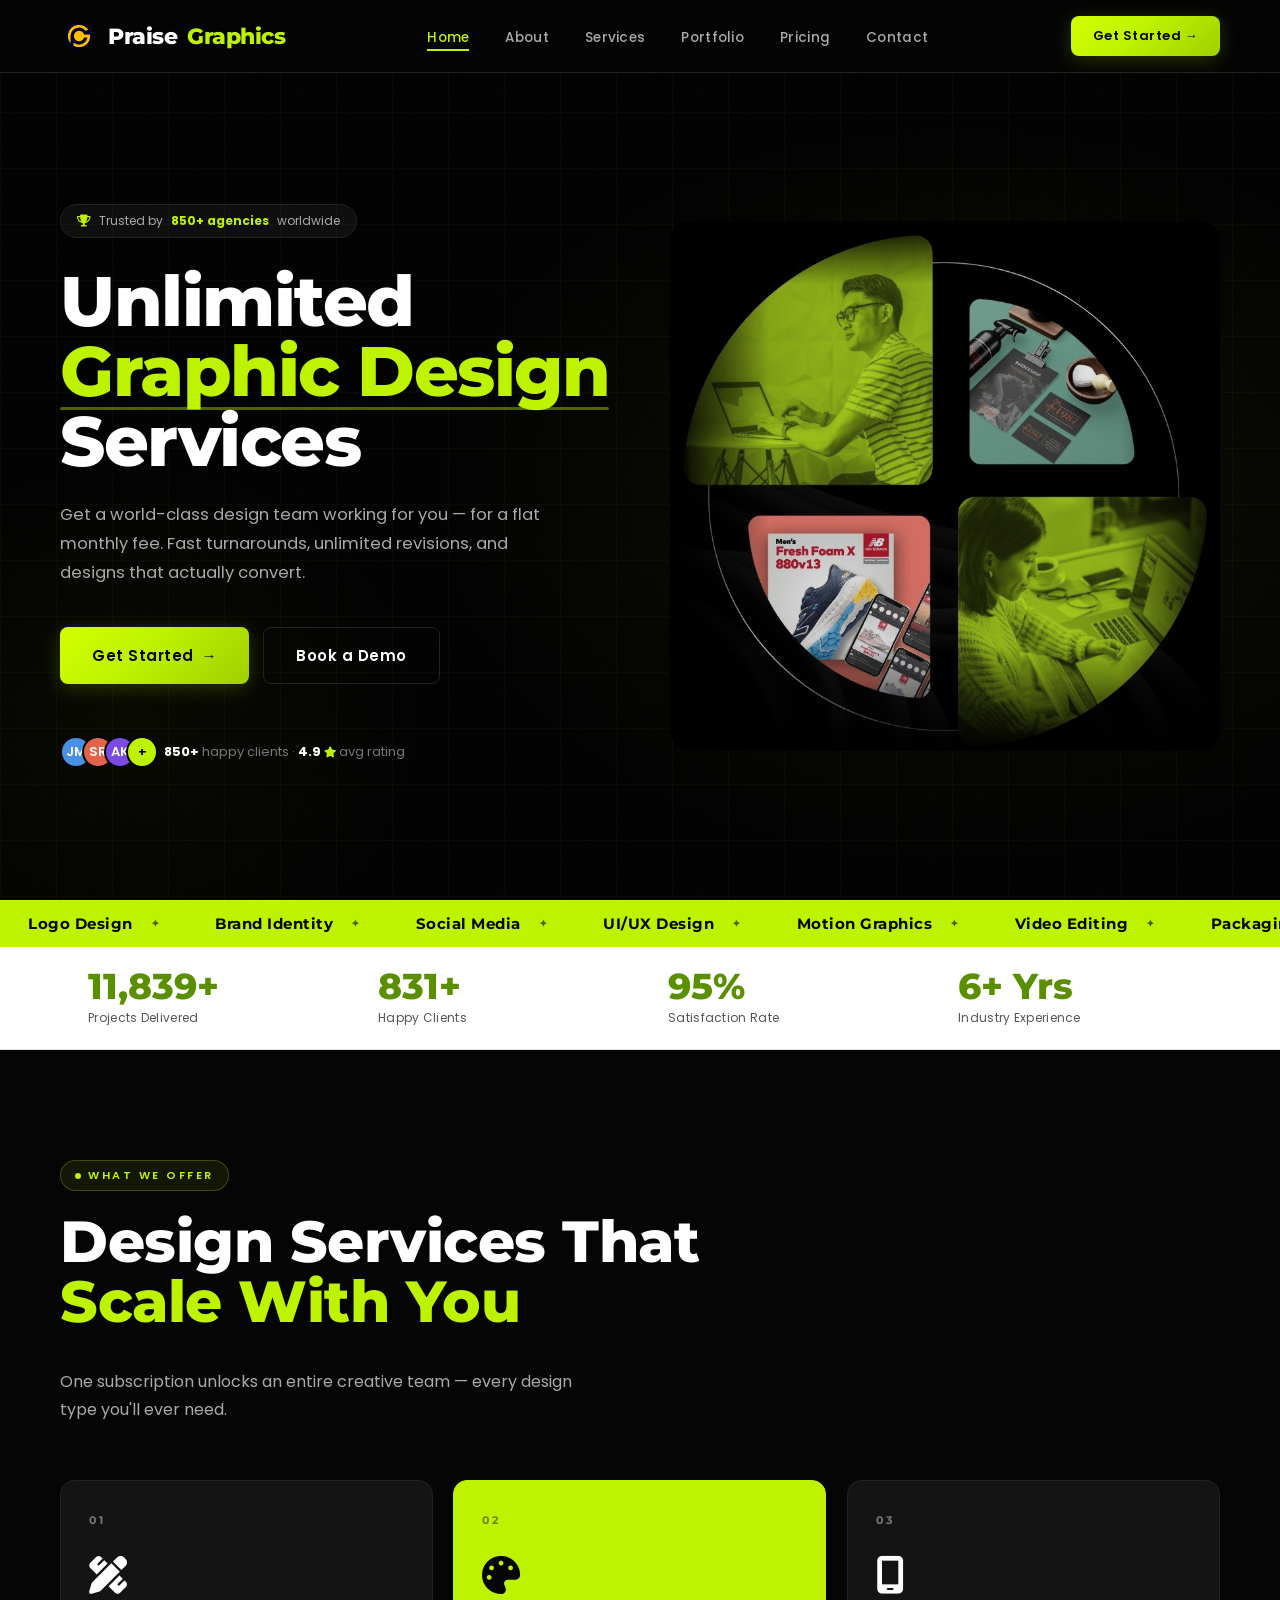
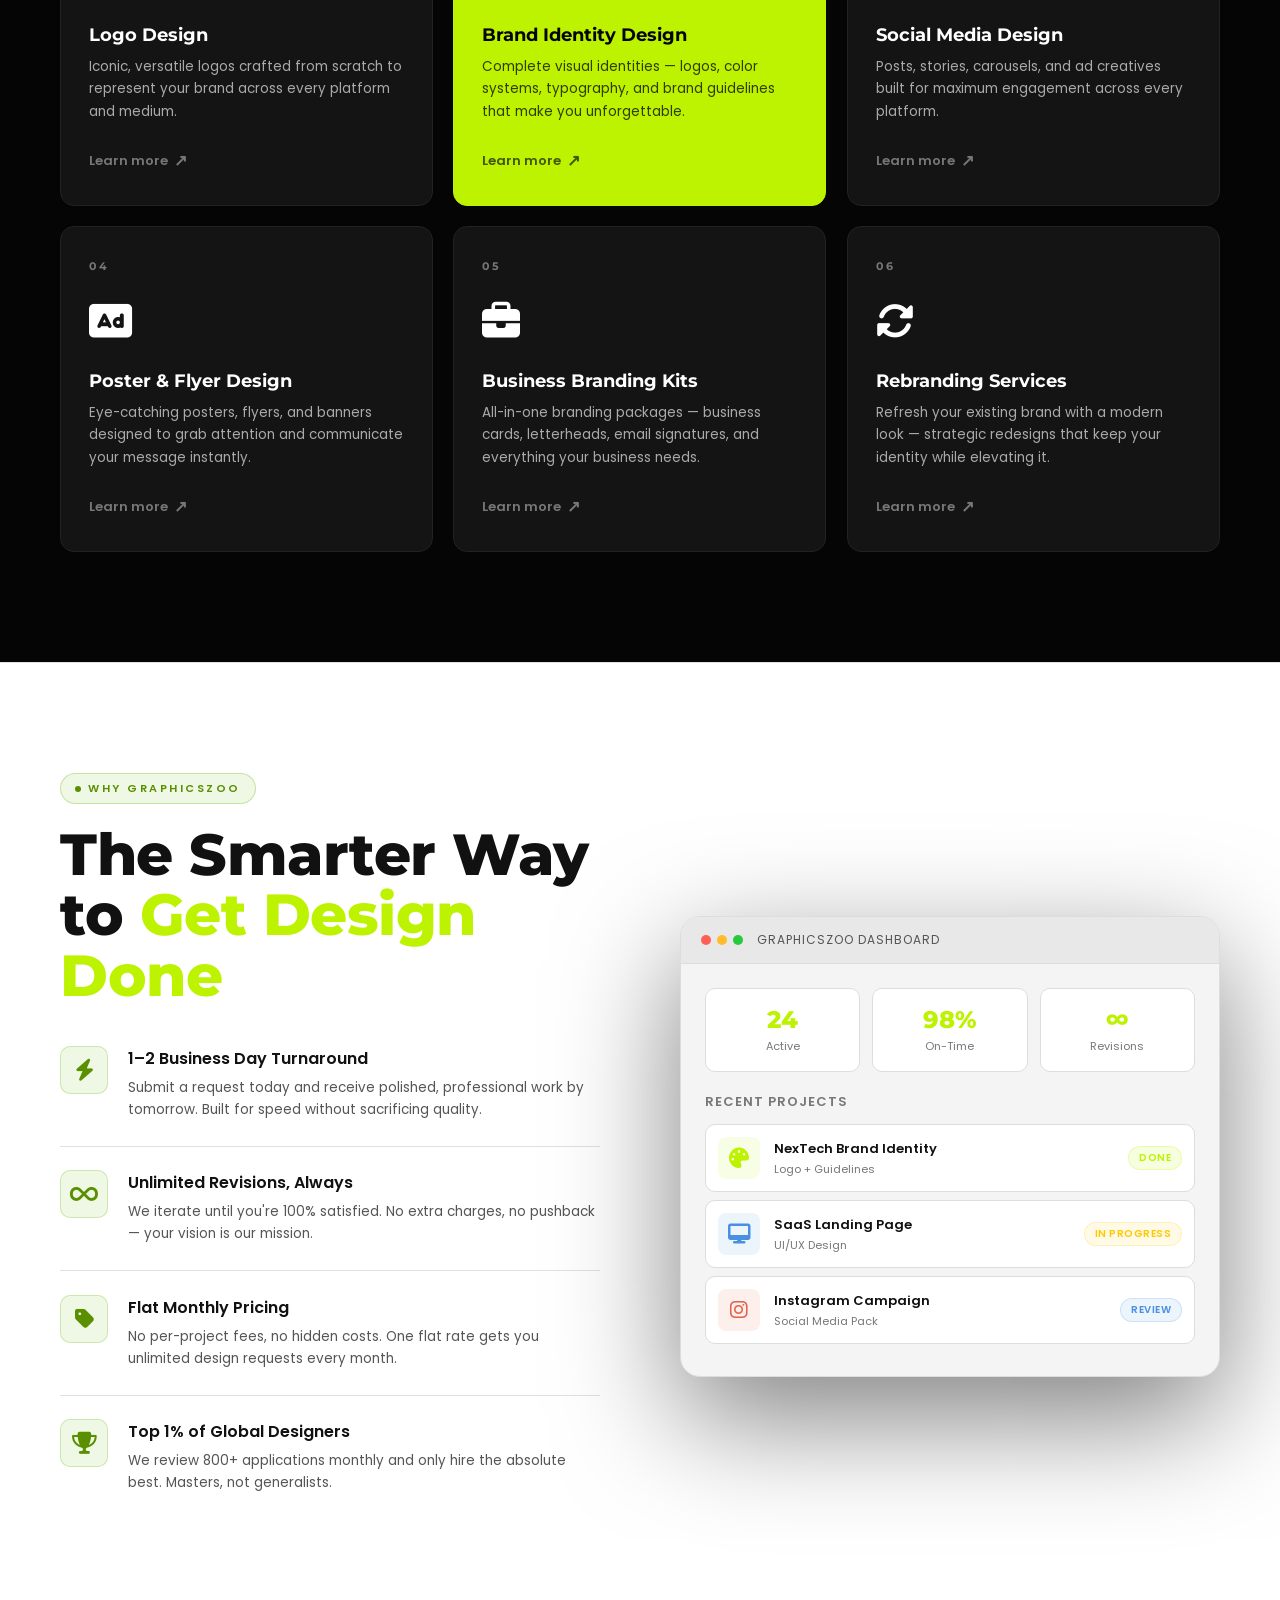
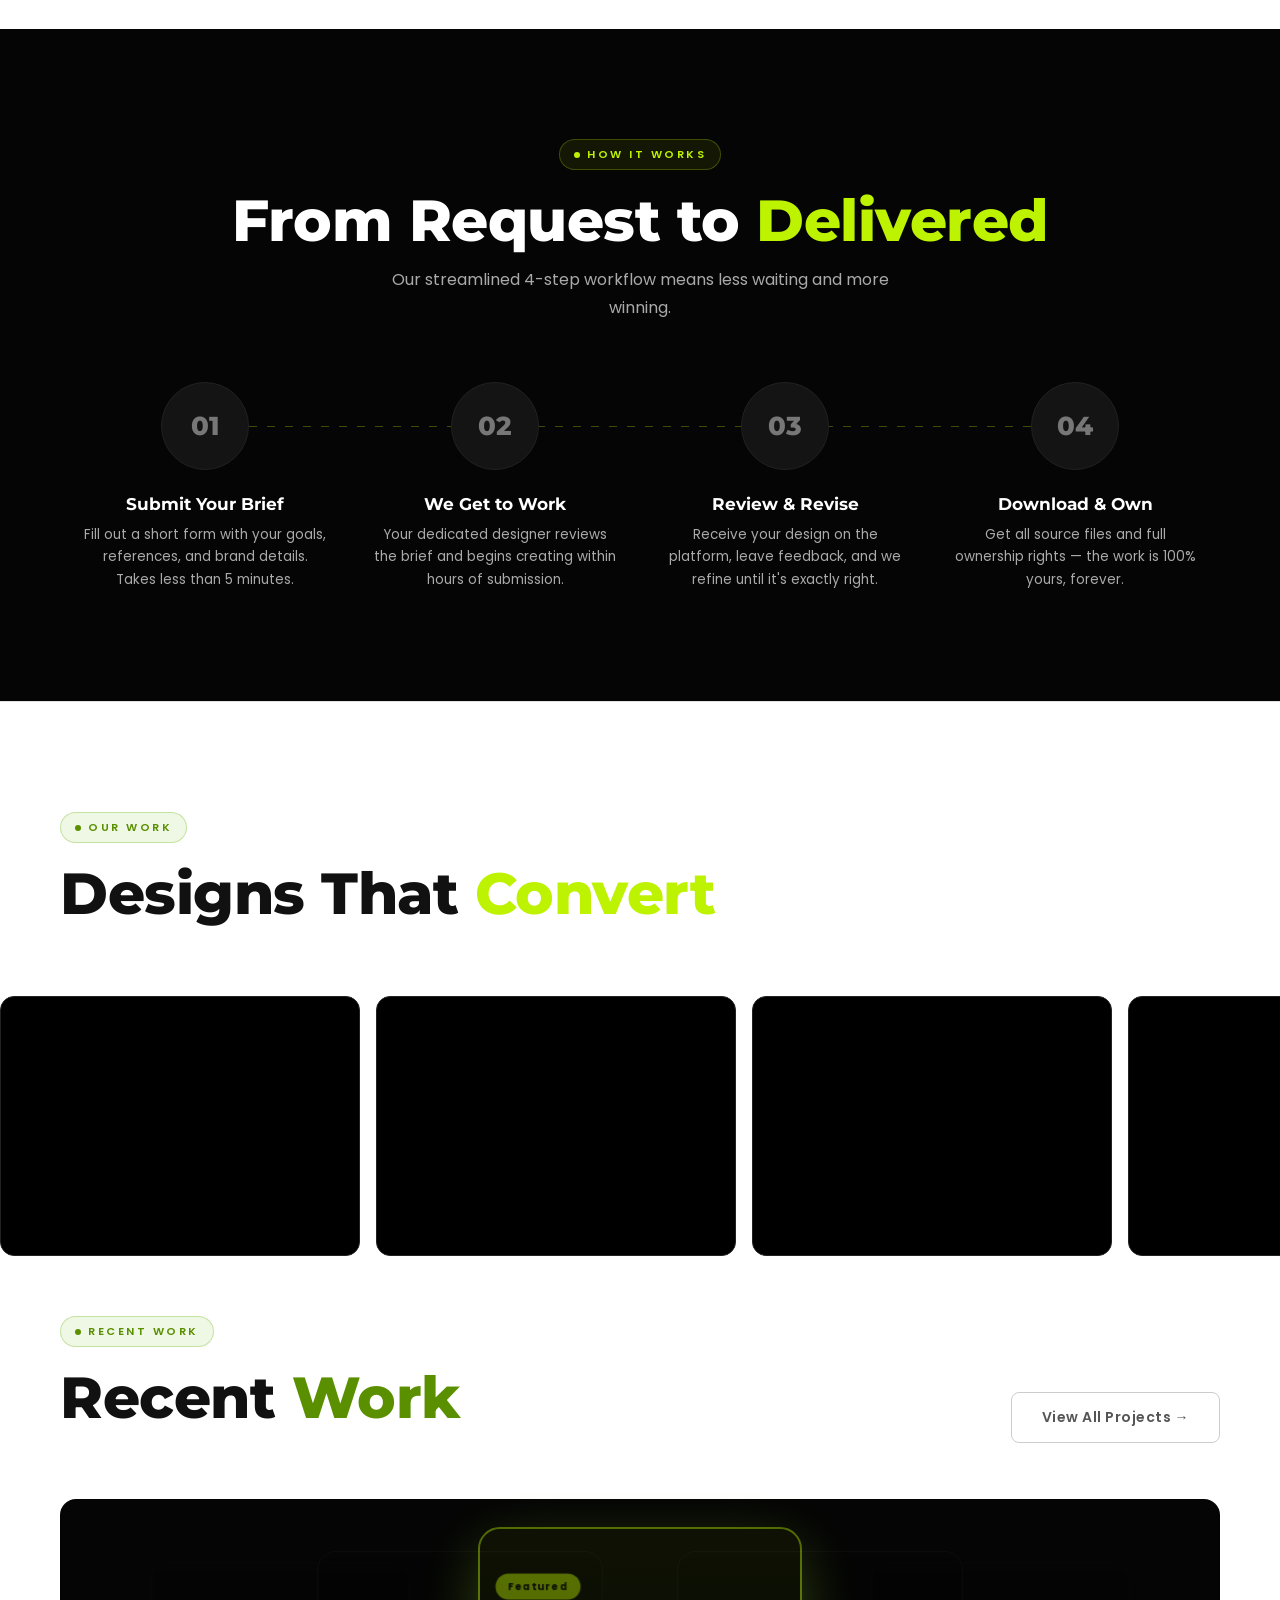
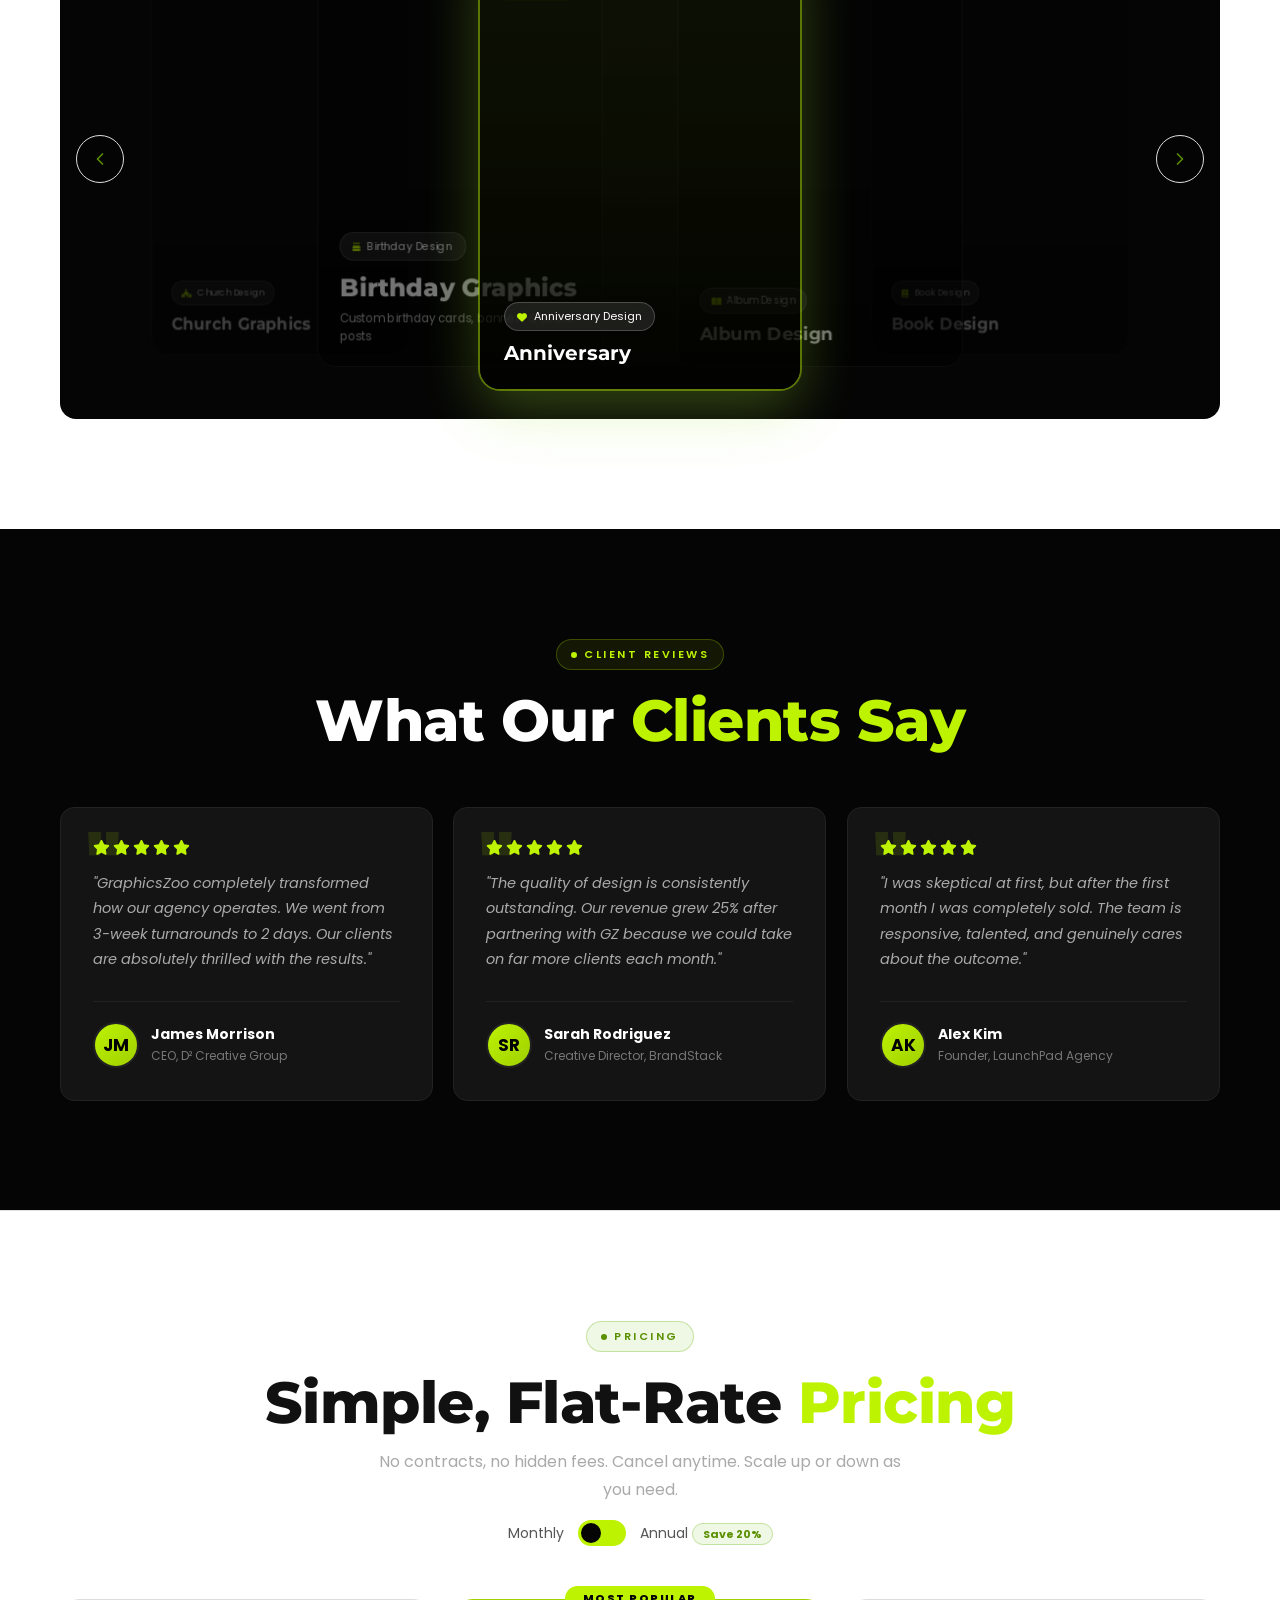
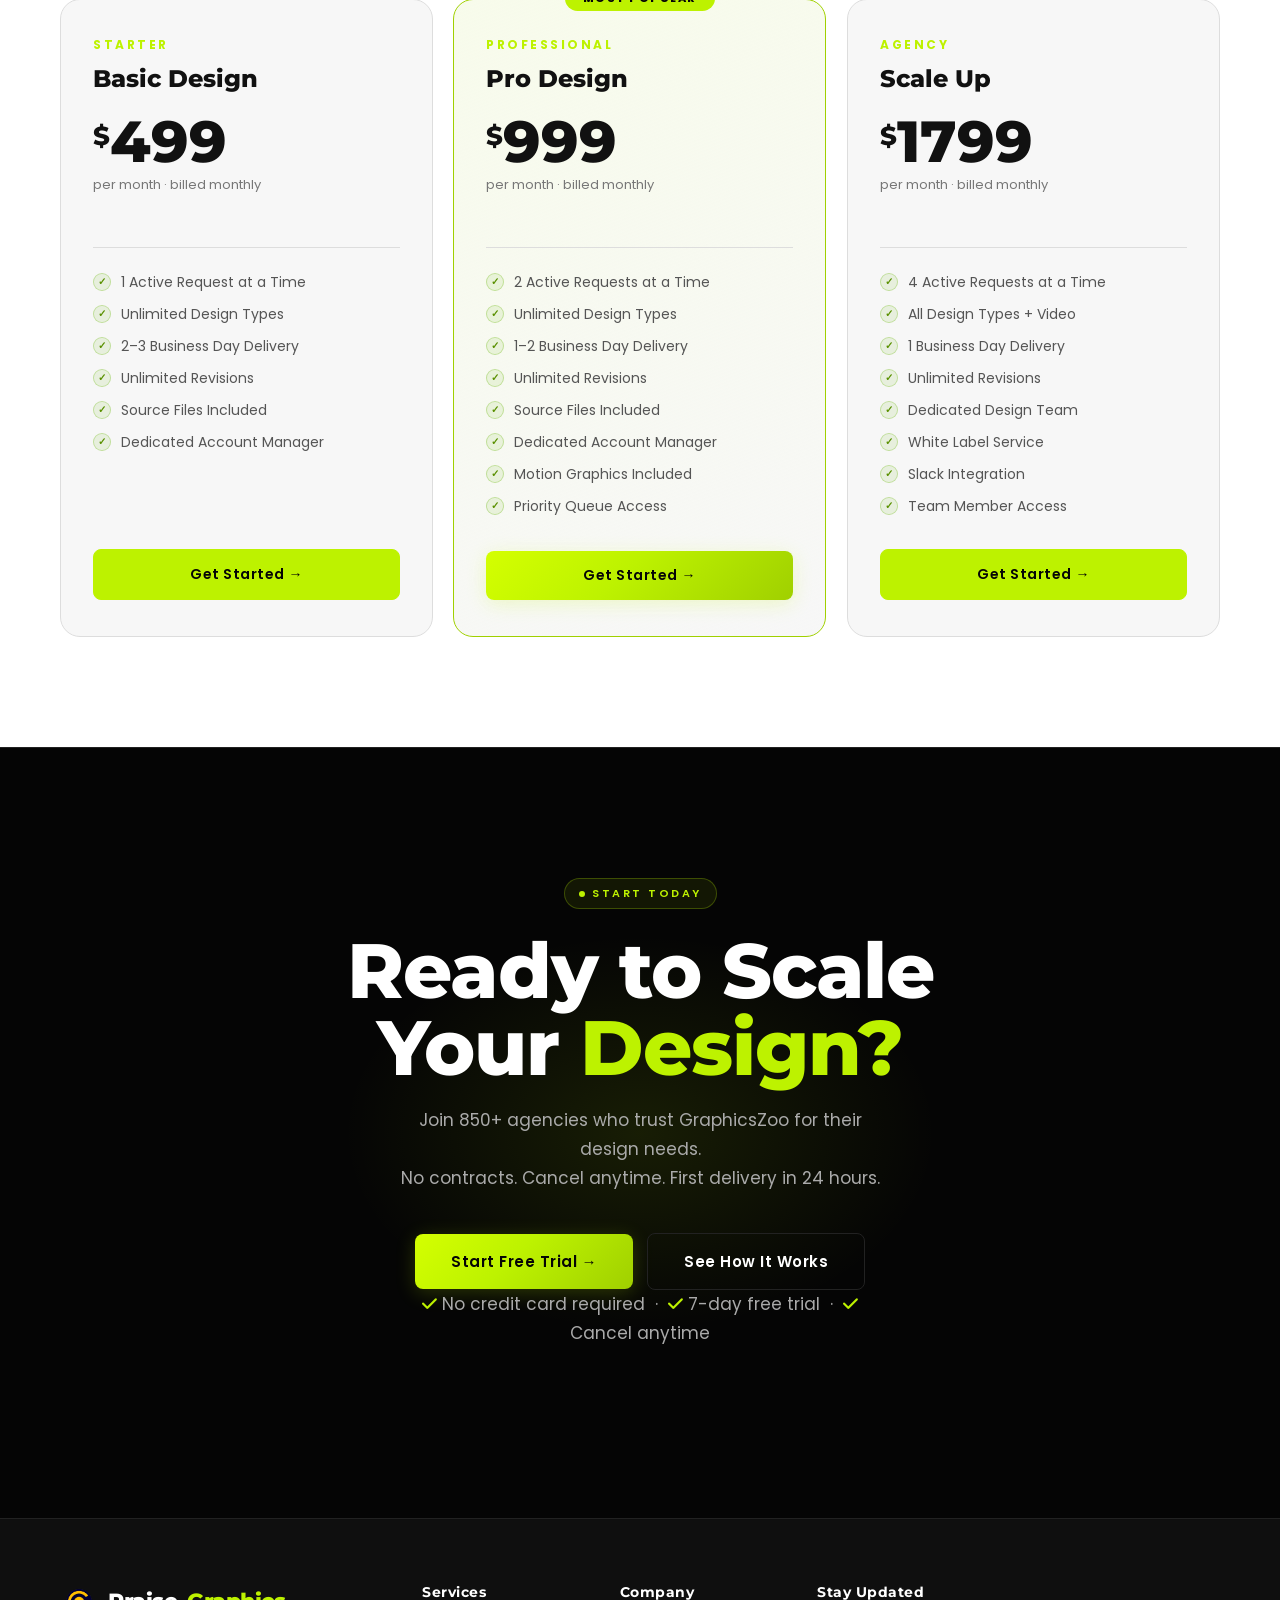
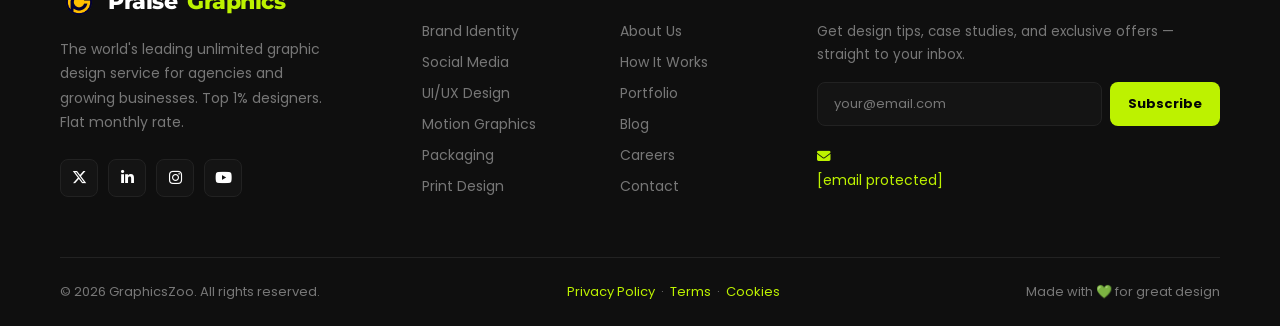
==== commit 81eeccee: "added logo and fixed about page design" ====
--- a/index.html
+++ b/index.html
@@ -175,7 +175,7 @@
 
 .logo-mark {
   width: 38px; height: 38px;
-  background: var(--lime);
+  background: transparent;
   border-radius: 9px;
   display: grid;
   place-items: center;
@@ -183,6 +183,8 @@
   font-weight: 900;
   color: var(--black);
   letter-spacing: -0.5px;
+  overflow: hidden;
+  padding: 0;
 }
 
 .logo span { color: var(--lime); }
@@ -1755,7 +1757,7 @@
 <header id="site-header">
   <nav class="container">
     <a href="#home" class="logo">
-      <div class="logo-mark">PG</div>
+      <div class="logo-mark" style="overflow:hidden;padding:0;"><img src="gallery/1714665825236.png" alt="PG" style="width:100%;height:100%;object-fit:cover;border-radius:9px;"></div>
       Praise<span>Graphics</span>
     </a>
 
@@ -2438,8 +2440,8 @@
     <div class="footer-top">
       <div class="footer-brand">
         <a href="#home" class="logo">
-          <div class="logo-mark">G</div>
-          Graphics<span>Zoo</span>
+          <div class="logo-mark" style="overflow:hidden;padding:0;"><img src="gallery/1714665825236.png" alt="PG" style="width:100%;height:100%;object-fit:cover;border-radius:9px;"></div>
+          Praise<span>Graphics</span>
         </a>
         <p class="footer-brand-desc">The world's leading unlimited graphic design service for agencies and growing businesses. Top 1% designers. Flat monthly rate.</p>
         <div class="social-row">
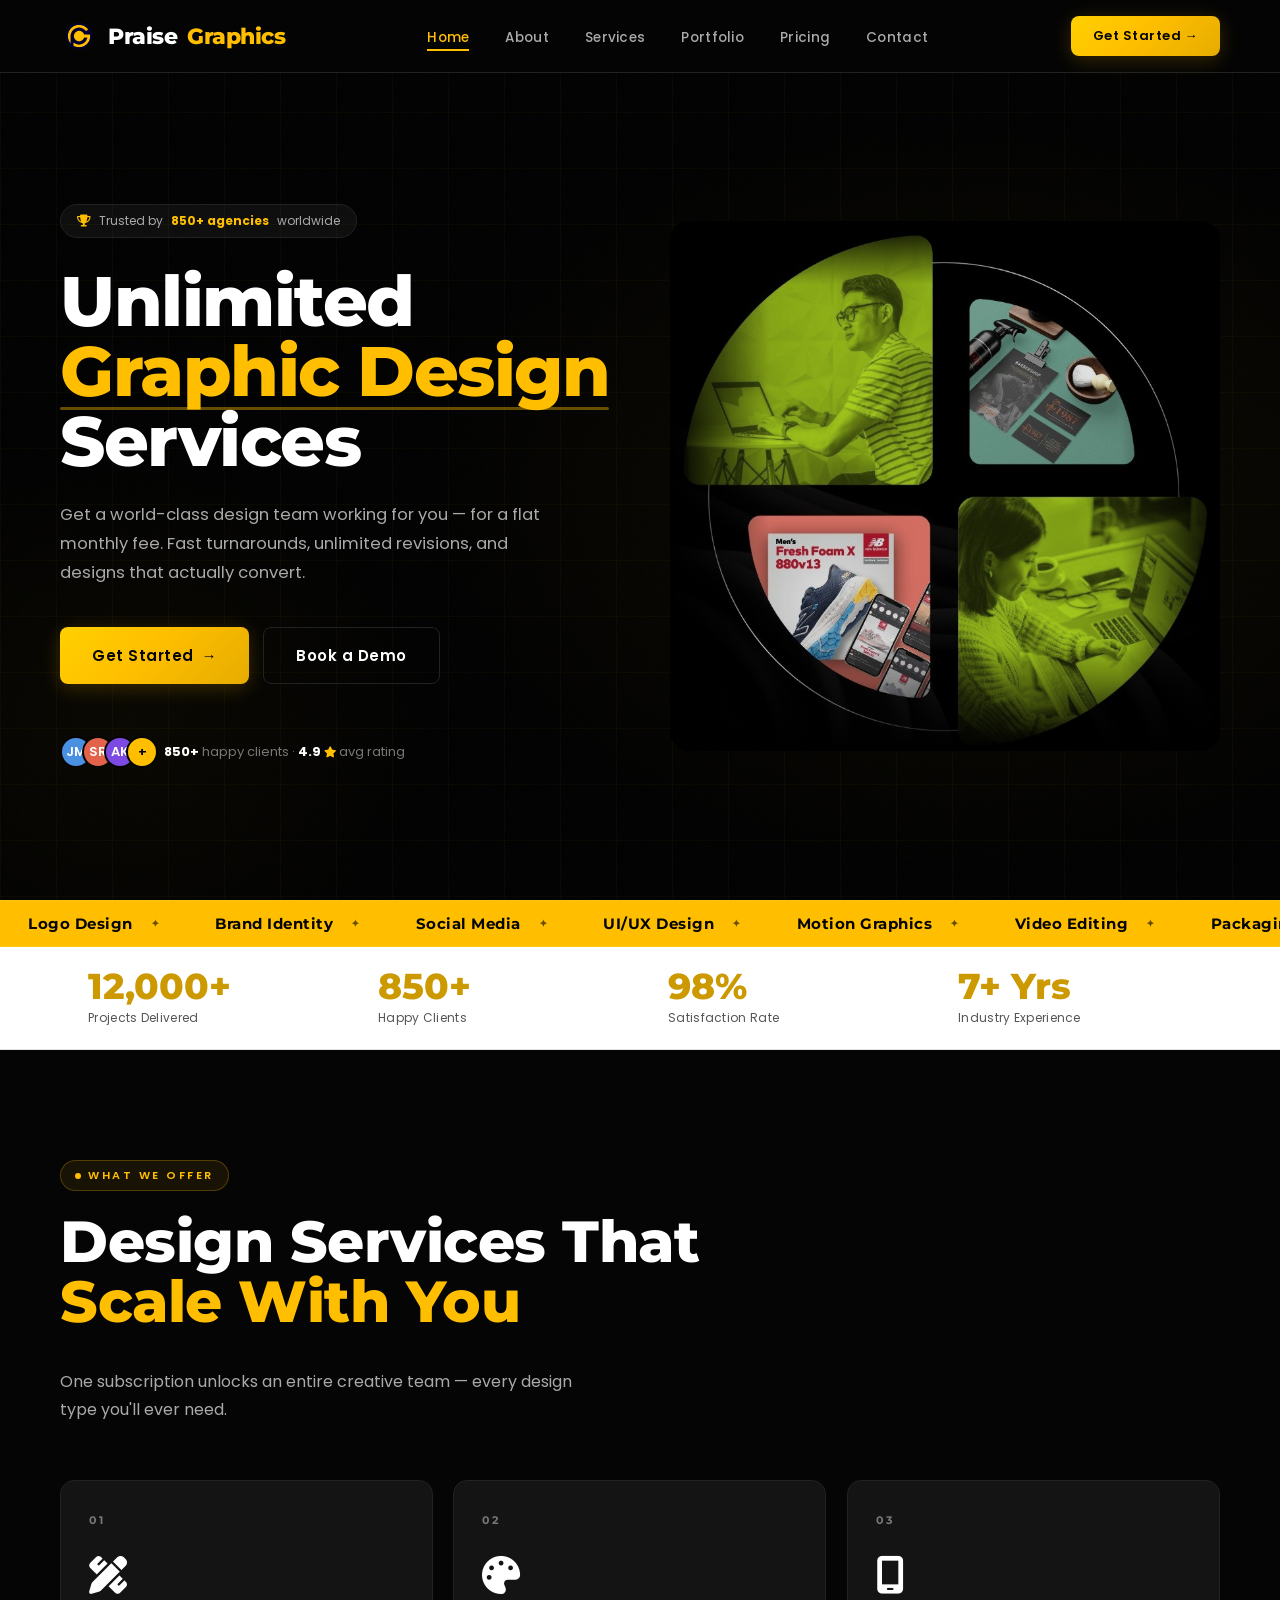
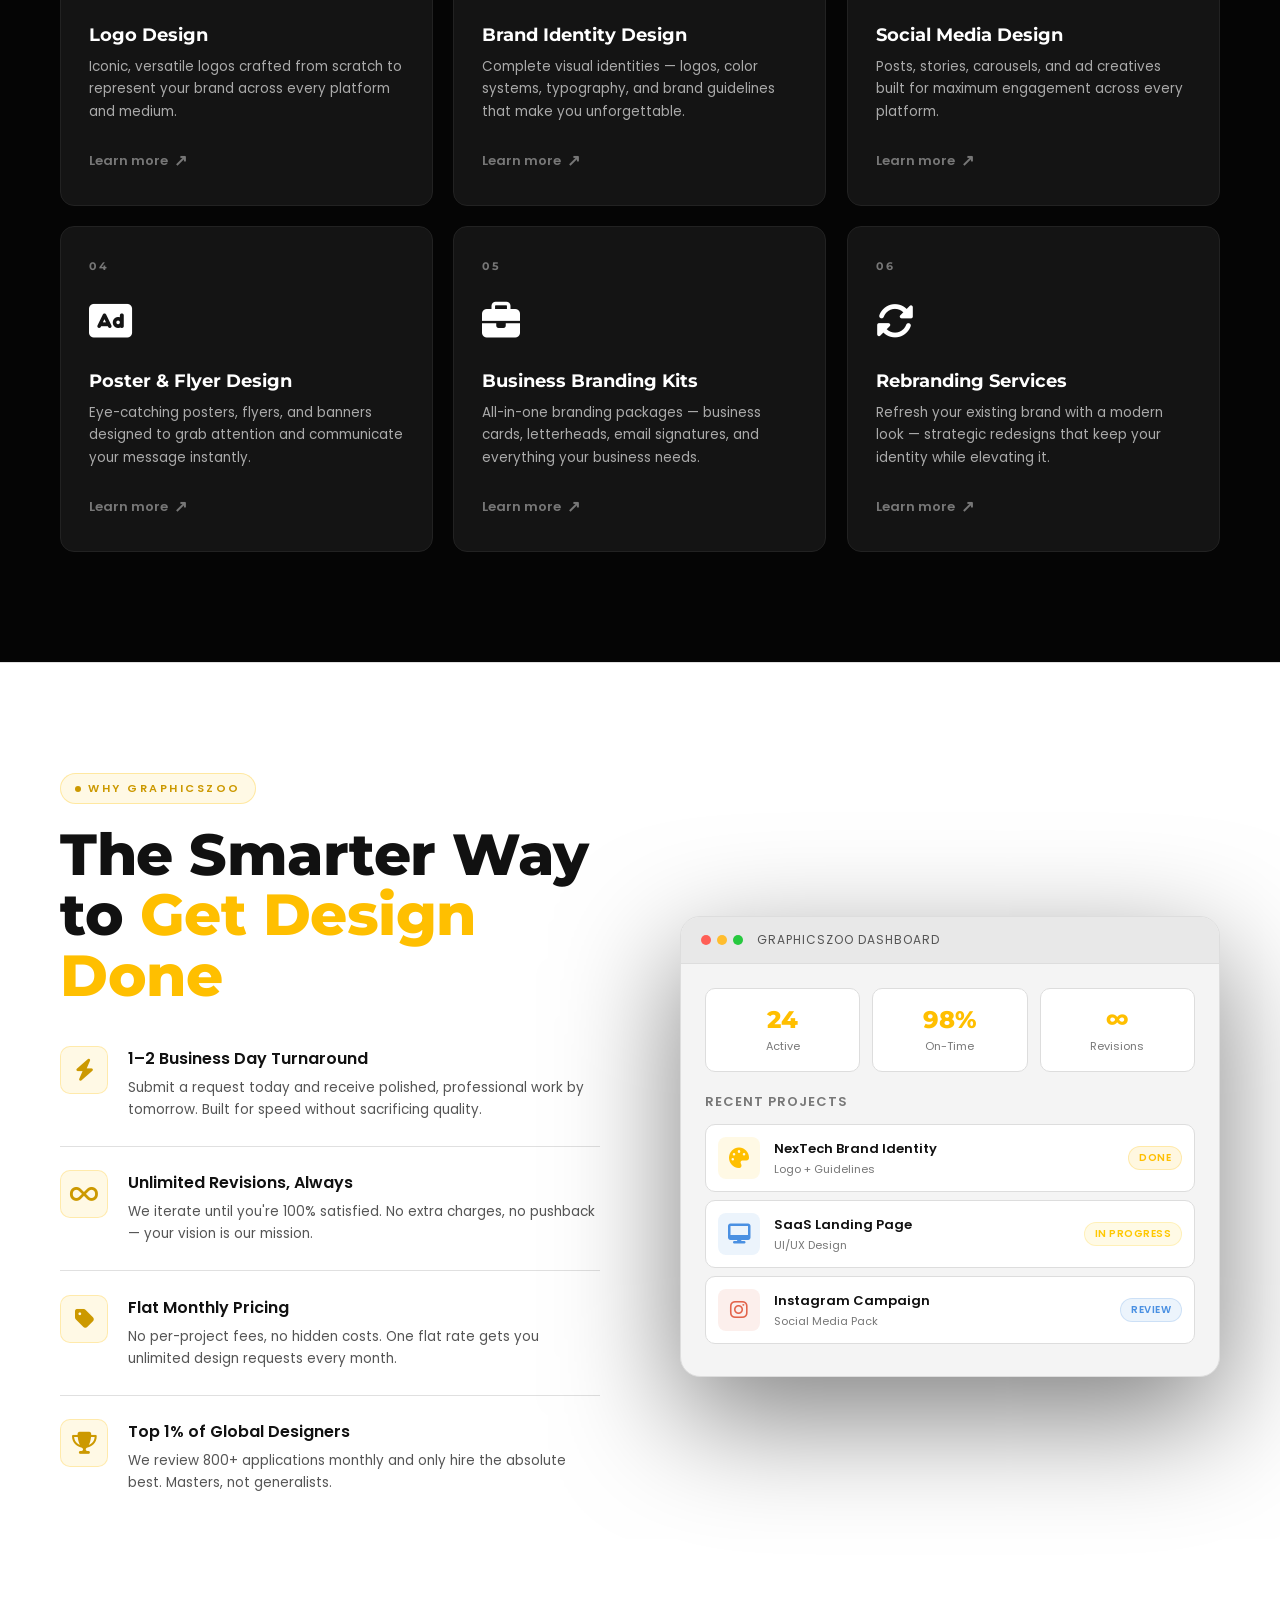
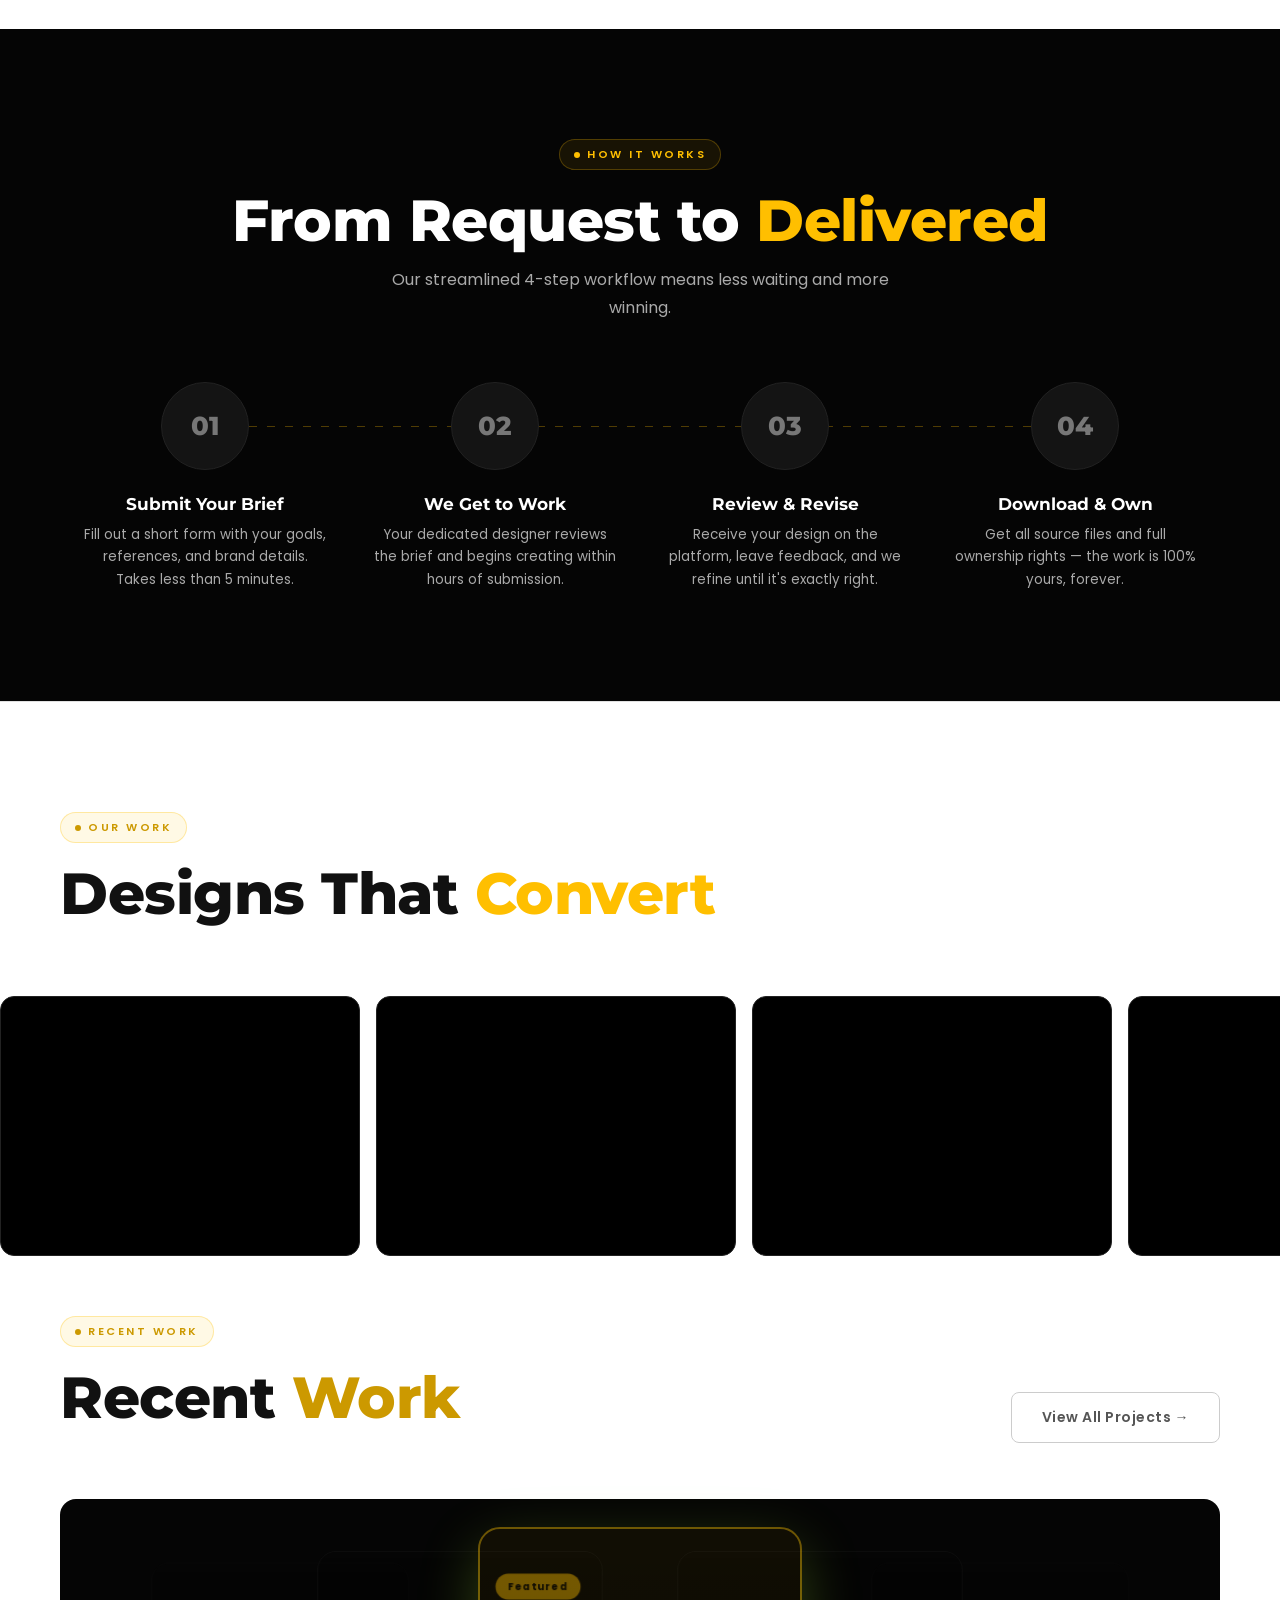
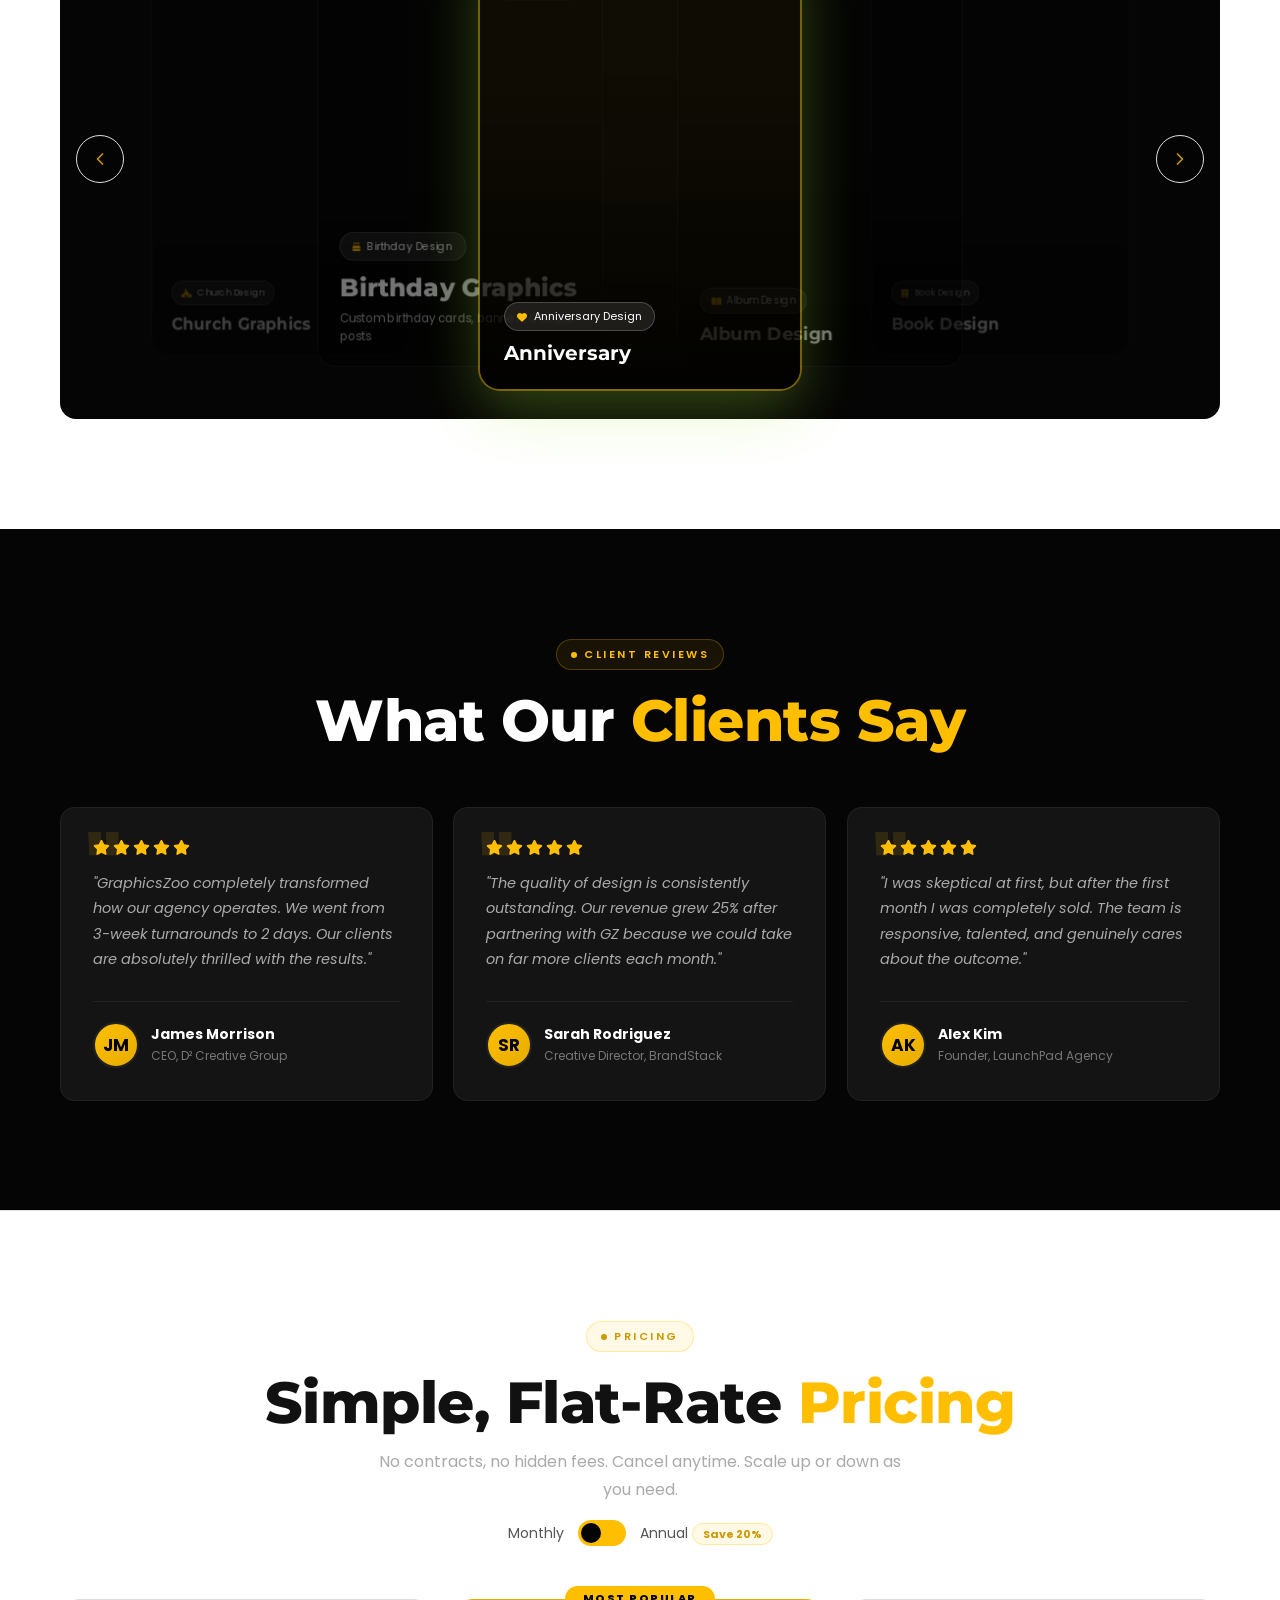
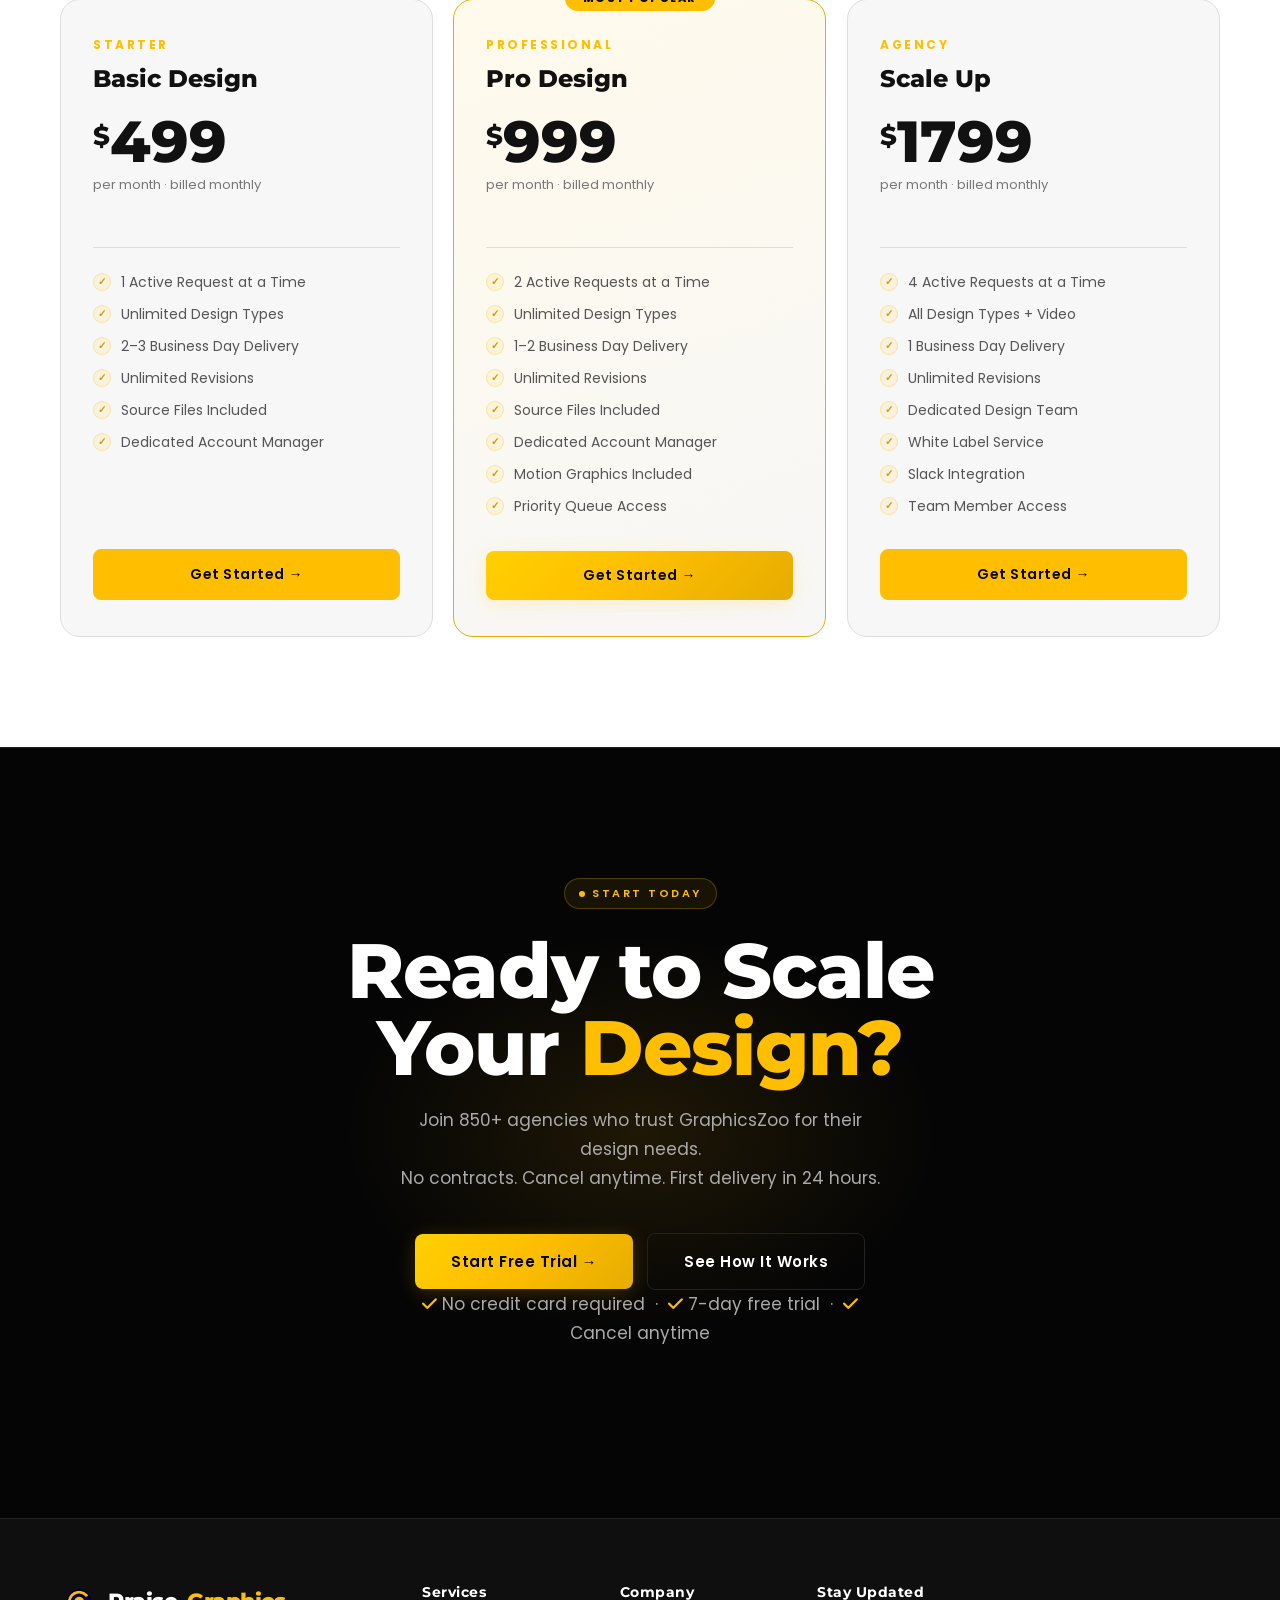
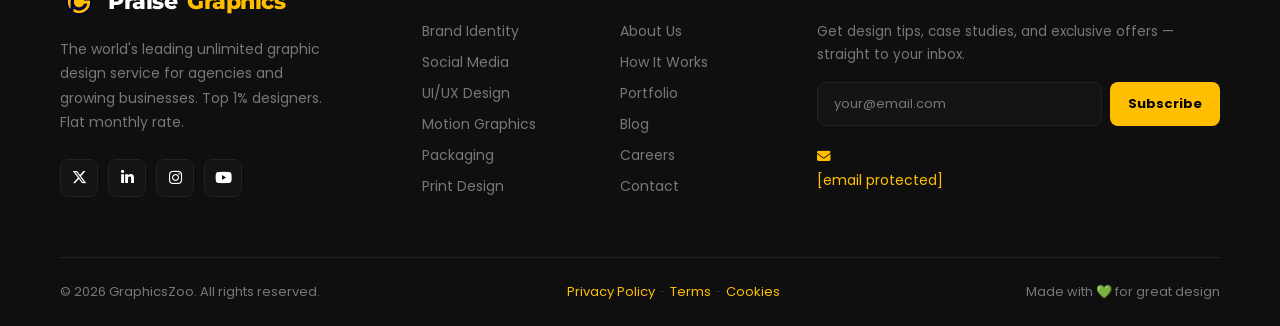
==== commit 6e4d18b8: "fix: removed yellow highlight cards and applied consistent amber theme" ====
--- a/index.html
+++ b/index.html
@@ -1,4 +1,4 @@
-﻿<!DOCTYPE html>
+<!DOCTYPE html>
 <html lang="en">
 <head>
 <meta charset="UTF-8">
@@ -12,9 +12,9 @@
    VARIABLES & RESET
 ============================================================ */
 :root {
-  --lime: #BDF200;
-  --lime-dark: #a0d000;
-  --lime-glow: rgba(189,242,0,0.15);
+  --lime: #ffbf00;
+  --lime-dark: #e6ac00;
+  --lime-glow: rgba(255,191,0,0.15);
   --black: #050505;
   --dark: #0f0f0f;
   --card: #141414;
@@ -59,8 +59,8 @@
   display: inline-flex;
   align-items: center;
   gap: 7px;
-  background: rgba(189,242,0,0.08);
-  border: 1px solid rgba(189,242,0,0.25);
+  background: rgba(255,191,0,0.08);
+  border: 1px solid rgba(255,191,0,0.25);
   color: var(--lime);
   font-size: 11px;
   font-weight: 600;
@@ -119,14 +119,14 @@
 }
 
 .btn-lime {
-  background: linear-gradient(135deg, #d4ff00 0%, #BDF200 45%, #a0d000 100%);
+  background: linear-gradient(135deg, #ffd000 0%, #ffbf00 45%, #e6ac00 100%);
   color: var(--black);
-  box-shadow: 0 4px 20px rgba(189,242,0,0.2);
+  box-shadow: 0 4px 20px rgba(255,191,0,0.2);
 }
 .btn-lime:hover {
-  background: linear-gradient(135deg, #e8ff00 0%, #ceff00 45%, #b0e000 100%);
+  background: linear-gradient(135deg, #ffd000 0%, #ffd000 45%, #e6ac00 100%);
   transform: translateY(-3px);
-  box-shadow: 0 14px 40px rgba(189,242,0,0.45);
+  box-shadow: 0 14px 40px rgba(255,191,0,0.45);
 }
 
 .btn-outline {
@@ -254,8 +254,8 @@
   position: absolute;
   inset: 0;
   background:
-    radial-gradient(ellipse 65% 65% at 75% 55%, rgba(189,242,0,0.05) 0%, transparent 65%),
-    radial-gradient(ellipse 40% 50% at 10% 80%, rgba(189,242,0,0.03) 0%, transparent 60%),
+    radial-gradient(ellipse 65% 65% at 75% 55%, rgba(255,191,0,0.05) 0%, transparent 65%),
+    radial-gradient(ellipse 40% 50% at 10% 80%, rgba(255,191,0,0.03) 0%, transparent 60%),
     #000000;
 }
 
@@ -271,8 +271,8 @@
   position: absolute;
   inset: 0;
   background-image:
-    linear-gradient(rgba(189,242,0,0.03) 1px, transparent 1px),
-    linear-gradient(90deg, rgba(189,242,0,0.03) 1px, transparent 1px);
+    linear-gradient(rgba(255,191,0,0.03) 1px, transparent 1px),
+    linear-gradient(90deg, rgba(255,191,0,0.03) 1px, transparent 1px);
   background-size: 56px 56px;
 }
 
@@ -448,7 +448,7 @@
   content: '';
   position: absolute;
   inset: 0;
-  background: radial-gradient(ellipse at center, rgba(189,242,0,0.08) 0%, transparent 70%);
+  background: radial-gradient(ellipse at center, rgba(255,191,0,0.08) 0%, transparent 70%);
 }
 
 .design-icon {
@@ -476,8 +476,8 @@
   display: flex;
   align-items: center;
   gap: 6px;
-  background: rgba(189,242,0,0.1);
-  border: 1px solid rgba(189,242,0,0.25);
+  background: rgba(255,191,0,0.1);
+  border: 1px solid rgba(255,191,0,0.25);
   padding: 5px 12px;
   border-radius: 50px;
   font-size: 11px;
@@ -601,7 +601,7 @@
   line-height: 1;
 }
 
-.stat-num span { color: #5a9000; }
+.stat-num span { color: #cc9900; }
 
 .stat-lbl {
   font-size: 12px;
@@ -648,15 +648,15 @@
   content: '';
   position: absolute;
   inset: 0;
-  background: linear-gradient(135deg, rgba(189,242,0,0.04) 0%, transparent 100%);
+  background: linear-gradient(135deg, rgba(255,191,0,0.04) 0%, transparent 100%);
   opacity: 0;
   transition: opacity 0.4s;
 }
 
 .svc-card:hover {
-  border-color: rgba(189,242,0,0.35);
+  border-color: rgba(255,191,0,0.35);
   transform: translateY(-8px);
-  box-shadow: 0 24px 80px rgba(189,242,0,0.08);
+  box-shadow: 0 24px 80px rgba(255,191,0,0.08);
 }
 
 .svc-card:hover::before { opacity: 1; }
@@ -715,18 +715,18 @@
 
 /* FEATURED SERVICE */
 .svc-card.featured {
-  background: var(--lime);
-  border-color: var(--lime);
-  color: var(--black);
+  background: var(--card);
+  border-color: var(--border);
+  color: var(--white);
 }
 
 .svc-card.featured h3,
-.svc-card.featured p { color: rgba(0,0,0,0.75); }
-.svc-card.featured h3 { color: var(--black); }
-.svc-card.featured .svc-num { color: rgba(0,0,0,0.45); }
-.svc-card.featured .svc-link { color: rgba(0,0,0,0.65); }
-.svc-card.featured:hover { background: #ceff00; }
-.svc-card.featured:hover .svc-link { color: var(--black); }
+.svc-card.featured p { color: var(--light-gray); }
+.svc-card.featured h3 { color: var(--white); }
+.svc-card.featured .svc-num { color: var(--gray); }
+.svc-card.featured .svc-link { color: var(--gray); }
+.svc-card.featured:hover { background: var(--card); border-color: rgba(255,191,0,0.35); }
+.svc-card.featured:hover .svc-link { color: var(--lime); }
 
 /* ============================================================
    FEATURES
@@ -738,18 +738,18 @@
 }
 .features-sec .section-title { color: #111; }
 .features-sec .tag {
-  background: rgba(100,180,0,0.1);
-  border-color: rgba(100,180,0,0.3);
-  color: #5a9000;
-}
-.features-sec .tag-dot { background: #5a9000; }
+  background: rgba(255,191,0,0.1);
+  border-color: rgba(255,191,0,0.3);
+  color: #cc9900;
+}
+.features-sec .tag-dot { background: #cc9900; }
 .features-sec .feat-item { border-bottom-color: #e0e0e0; }
 .features-sec .feat-icon {
-  background: rgba(100,180,0,0.1);
-  border-color: rgba(100,180,0,0.25);
-  color: #5a9000;
-}
-.features-sec .feat-item:hover .feat-icon { background: #a0d000; border-color: #a0d000; color: #000; }
+  background: rgba(255,191,0,0.1);
+  border-color: rgba(255,191,0,0.25);
+  color: #cc9900;
+}
+.features-sec .feat-item:hover .feat-icon { background: #e6ac00; border-color: #e6ac00; color: #000; }
 .features-sec .feat-body h4 { color: #111; }
 .features-sec .feat-body p { color: #555; }
 .features-sec .dash-wrap { background: #f4f4f4; border-color: #ddd; }
@@ -793,8 +793,8 @@
 .feat-icon {
   width: 48px; height: 48px;
   min-width: 48px;
-  background: rgba(189,242,0,0.08);
-  border: 1px solid rgba(189,242,0,0.2);
+  background: rgba(255,191,0,0.08);
+  border: 1px solid rgba(255,191,0,0.2);
   border-radius: 10px;
   display: grid;
   place-items: center;
@@ -907,7 +907,7 @@
   transition: border-color 0.3s, box-shadow 0.3s, background 0.3s;
 }
 
-.dash-project-item:hover { border-color: rgba(189,242,0,0.25); }
+.dash-project-item:hover { border-color: rgba(255,191,0,0.25); }
 
 .proj-thumb {
   width: 42px; height: 42px;
@@ -931,7 +931,7 @@
   text-transform: uppercase;
 }
 
-.badge-done { background: rgba(189,242,0,0.12); color: var(--lime); border: 1px solid rgba(189,242,0,0.25); }
+.badge-done { background: rgba(255,191,0,0.12); color: var(--lime); border: 1px solid rgba(255,191,0,0.25); }
 .badge-wip { background: rgba(255,200,0,0.1); color: #ffc800; border: 1px solid rgba(255,200,0,0.2); }
 .badge-rev { background: rgba(74,144,226,0.1); color: #4a90e2; border: 1px solid rgba(74,144,226,0.2); }
 
@@ -992,7 +992,7 @@
   background: var(--lime);
   color: var(--black);
   border-color: var(--lime);
-  box-shadow: 0 0 40px rgba(189,242,0,0.3);
+  box-shadow: 0 0 40px rgba(255,191,0,0.3);
 }
 
 .proc-step h4 {
@@ -1014,18 +1014,18 @@
 }
 .portfolio-sec .section-title { color: #111; }
 .portfolio-sec .tag {
-  background: rgba(100,180,0,0.1);
-  border-color: rgba(100,180,0,0.3);
-  color: #5a9000;
-}
-.portfolio-sec .tag-dot { background: #5a9000; }
+  background: rgba(255,191,0,0.1);
+  border-color: rgba(255,191,0,0.3);
+  color: #cc9900;
+}
+.portfolio-sec .tag-dot { background: #cc9900; }
 .portfolio-sec .tab-btn {
   border-color: #ccc;
   color: #555;
   background: #fff;
 }
 .portfolio-sec .tab-btn.active,
-.portfolio-sec .tab-btn:hover { background: #a0d000; color: #000; border-color: #a0d000; }
+.portfolio-sec .tab-btn:hover { background: #e6ac00; color: #000; border-color: #e6ac00; }
 
 .portfolio-tabs {
   display: flex;
@@ -1089,7 +1089,7 @@
   transition: all 0.4s;
 }
 
-.port-item:hover { transform: scale(1.01); border-color: rgba(189,242,0,0.3); }
+.port-item:hover { transform: scale(1.01); border-color: rgba(255,191,0,0.3); }
 
 .port-bg {
   width: 100%; height: 100%;
@@ -1165,9 +1165,9 @@
 }
 
 .testi-card:hover {
-  border-color: rgba(189,242,0,0.25);
+  border-color: rgba(255,191,0,0.25);
   transform: translateY(-5px);
-  box-shadow: 0 20px 60px rgba(189,242,0,0.05);
+  box-shadow: 0 20px 60px rgba(255,191,0,0.05);
 }
 
 .testi-card::before {
@@ -1233,22 +1233,22 @@
 }
 .pricing-sec .section-title { color: #111; }
 .pricing-sec .tag {
-  background: rgba(100,180,0,0.1);
-  border-color: rgba(100,180,0,0.3);
-  color: #5a9000;
-}
-.pricing-sec .tag-dot { background: #5a9000; }
+  background: rgba(255,191,0,0.1);
+  border-color: rgba(255,191,0,0.3);
+  color: #cc9900;
+}
+.pricing-sec .tag-dot { background: #cc9900; }
 .pricing-sec .price-card { background: #f7f7f7; border-color: #ddd; }
-.pricing-sec .price-card.popular { background: linear-gradient(160deg,rgba(160,208,0,0.08),#f7f7f7); border-color: #a0d000; }
+.pricing-sec .price-card.popular { background: linear-gradient(160deg,rgba(255,191,0,0.08),#f7f7f7); border-color: #e6ac00; }
 .pricing-sec .price-card-title { color: #111; }
 .pricing-sec .price-val { color: #111; }
 .pricing-sec .price-period { color: #777; }
 .pricing-sec .price-divider { background: #ddd; }
 .pricing-sec .price-feats li { color: #555; }
-.pricing-sec .check { background: rgba(100,180,0,0.1); border-color: rgba(100,180,0,0.3); }
-.pricing-sec .check::before { color: #5a9000; }
+.pricing-sec .check { background: rgba(255,191,0,0.1); border-color: rgba(255,191,0,0.3); }
+.pricing-sec .check::before { color: #cc9900; }
 .pricing-sec .pricing-toggle { color: #555; }
-.pricing-sec .save-badge { background: rgba(100,180,0,0.1); color: #5a9000; border-color: rgba(100,180,0,0.3); }
+.pricing-sec .save-badge { background: rgba(255,191,0,0.1); color: #cc9900; border-color: rgba(255,191,0,0.3); }
 
 .pricing-toggle {
   display: flex;
@@ -1279,9 +1279,9 @@
 }
 
 .save-badge {
-  background: rgba(189,242,0,0.12);
+  background: rgba(255,191,0,0.12);
   color: var(--lime);
-  border: 1px solid rgba(189,242,0,0.3);
+  border: 1px solid rgba(255,191,0,0.3);
   padding: 2px 10px;
   border-radius: 50px;
   font-size: 11px;
@@ -1306,13 +1306,13 @@
 
 .price-card.popular {
   border-color: var(--lime);
-  background: linear-gradient(160deg, rgba(189,242,0,0.06) 0%, var(--card) 50%);
+  background: linear-gradient(160deg, rgba(255,191,0,0.06) 0%, var(--card) 50%);
 }
 
 .price-card:hover:not(.popular) {
-  border-color: rgba(189,242,0,0.3);
+  border-color: rgba(255,191,0,0.3);
   transform: translateY(-6px);
-  box-shadow: 0 20px 70px rgba(189,242,0,0.06);
+  box-shadow: 0 20px 70px rgba(255,191,0,0.06);
 }
 
 .price-card.popular:hover { transform: translateY(-6px); }
@@ -1378,8 +1378,8 @@
 
 .check {
   width: 18px; height: 18px;
-  background: rgba(189,242,0,0.12);
-  border: 1px solid rgba(189,242,0,0.25);
+  background: rgba(255,191,0,0.12);
+  border: 1px solid rgba(255,191,0,0.25);
   border-radius: 50%;
   display: grid;
   place-items: center;
@@ -1408,7 +1408,7 @@
   top: 50%; left: 50%;
   transform: translate(-50%, -50%);
   width: 600px; height: 400px;
-  background: radial-gradient(ellipse, rgba(189,242,0,0.1) 0%, transparent 70%);
+  background: radial-gradient(ellipse, rgba(255,191,0,0.1) 0%, transparent 70%);
   pointer-events: none;
 }
 
@@ -1567,7 +1567,7 @@
   white-space: nowrap;
 }
 
-.newsletter-input button:hover { background: #ceff00; }
+.newsletter-input button:hover { background: #ffd000; }
 
 .footer-bottom {
   display: flex;
@@ -1602,7 +1602,7 @@
 header.scrolled {
   background: rgba(5,5,5,0.97);
   box-shadow: 0 4px 40px rgba(0,0,0,0.5);
-  border-bottom-color: rgba(189,242,0,0.2);
+  border-bottom-color: rgba(255,191,0,0.2);
 }
 
 /* --- ACTIVE NAV LINK --- */
@@ -1619,8 +1619,8 @@
 }
 .service-card:hover {
   transform: translateY(-8px) !important;
-  box-shadow: 0 24px 60px rgba(0,0,0,0.4), 0 0 0 1px rgba(189,242,0,0.15) !important;
-  border-color: rgba(189,242,0,0.2) !important;
+  box-shadow: 0 24px 60px rgba(0,0,0,0.4), 0 0 0 1px rgba(255,191,0,0.15) !important;
+  border-color: rgba(255,191,0,0.2) !important;
 }
 .price-card:not(.popular) { transition: transform 0.35s cubic-bezier(0.34,1.56,0.64,1), box-shadow 0.35s ease !important; }
 .price-card { display: flex !important; flex-direction: column !important; }
@@ -2023,7 +2023,7 @@
             <div class="dash-projects-title">Recent Projects</div>
 
             <div class="dash-project-item">
-              <div class="proj-thumb" style="background:rgba(189,242,0,0.1);"><i class="fa-solid fa-palette" style="color:var(--lime);"></i></div>
+              <div class="proj-thumb" style="background:rgba(255,191,0,0.1);"><i class="fa-solid fa-palette" style="color:var(--lime);"></i></div>
               <div>
                 <div class="proj-name">NexTech Brand Identity</div>
                 <div class="proj-type">Logo + Guidelines</div>
@@ -2211,29 +2211,29 @@
     <!-- RECENT WORK CAROUSEL -->
     <div class="section-header sr" style="margin-top:60px;">
       <div>
-        <div class="tag" style="background:rgba(100,180,0,0.1);border-color:rgba(100,180,0,0.3);color:#5a9000;"><span class="tag-dot" style="background:#5a9000;"></span>Recent Work</div>
-        <h2 class="section-title" style="color:#111;">Recent <span style="color:#5a9000;">Work</span></h2>
+        <div class="tag" style="background:rgba(255,191,0,0.1);border-color:rgba(255,191,0,0.3);color:#cc9900;"><span class="tag-dot" style="background:#cc9900;"></span>Recent Work</div>
+        <h2 class="section-title" style="color:#111;">Recent <span style="color:#cc9900;">Work</span></h2>
       </div>
       <a href="portfolio.html" class="btn btn-outline" style="border-color:#ccc;color:#555;">View All Projects →</a>
     </div>
 
     <div class="rw-carousel-wrap" style="perspective:1200px;background:#050505;">
       <button id="rwPrevBtn" class="rw-arrow-btn" style="left:16px;" aria-label="Previous">
-        <svg xmlns="http://www.w3.org/2000/svg" width="24" height="24" viewBox="0 0 24 24" fill="none" stroke="currentColor" stroke-width="2" stroke-linecap="round" stroke-linejoin="round" style="width:20px;height:20px;color:#5a9000;"><path d="m15 18-6-6 6-6"></path></svg>
+        <svg xmlns="http://www.w3.org/2000/svg" width="24" height="24" viewBox="0 0 24 24" fill="none" stroke="currentColor" stroke-width="2" stroke-linecap="round" stroke-linejoin="round" style="width:20px;height:20px;color:#cc9900;"><path d="m15 18-6-6 6-6"></path></svg>
       </button>
       <div class="rw-carousel-stage">
         <div class="rw-carousel-track" id="rwCarouselTrack">
-          <div class="rw-card" data-index="0"><div class="rw-card-bg" style="background:linear-gradient(135deg,#1a0a1a,#0d0010);background-image:url('https://drive.google.com/thumbnail?id=1M_XrD37wYoNhQRua-nmyprD01mhVvPhJ&sz=w800');background-size:cover;background-position:center;"></div><div class="rw-card-gradient"></div><div class="rw-card-bottom"><div class="rw-card-pill"><i class="fa-solid fa-fingerprint" style="color:#BDF200;font-size:10px;"></i><span>Brand Design</span></div><p class="rw-card-title">Brand Identity</p></div></div>
-          <div class="rw-card" data-index="1"><div class="rw-card-bg" style="background:linear-gradient(135deg,#0a0a1a,#050510);background-image:url('https://drive.google.com/thumbnail?id=142ZRKeozabOrpPAsXQKiSG7JmV-qU2w2&sz=w800');background-size:cover;background-position:center;"></div><div class="rw-card-gradient"></div><div class="rw-card-bottom"><div class="rw-card-pill"><i class="fa-solid fa-church" style="color:#BDF200;font-size:10px;"></i><span>Church Design</span></div><p class="rw-card-title">Church Graphics</p></div></div>
-          <div class="rw-card" data-index="2"><div class="rw-card-bg" style="background:linear-gradient(135deg,#1a0d2e,#0d0018);background-image:url('https://drive.google.com/thumbnail?id=19WxLp5c2LGALKrfzybXI8hHNGPEnpbkt&sz=w800');background-size:cover;background-position:center;"></div><div class="rw-card-gradient"></div><div class="rw-card-top"><div class="rw-card-featured">Featured</div></div><div class="rw-card-bottom"><div class="rw-card-pill rw-card-pill-lg"><i class="fa-solid fa-cake-candles" style="color:#BDF200;font-size:10px;"></i><span>Birthday Design</span></div><p class="rw-card-title rw-card-title-lg">Birthday Graphics</p><p class="rw-card-desc">Custom birthday cards, banners &amp; social posts</p></div></div>
-          <div class="rw-card" data-index="3"><div class="rw-card-bg" style="background:linear-gradient(135deg,#1a0a00,#100600);background-image:url('https://drive.google.com/thumbnail?id=1G4rIDNo_8SiZt_YVmC-acqCpgjntKQUc&sz=w800');background-size:cover;background-position:center;"></div><div class="rw-card-gradient"></div><div class="rw-card-bottom"><div class="rw-card-pill"><i class="fa-solid fa-heart" style="color:#BDF200;font-size:10px;"></i><span>Anniversary Design</span></div><p class="rw-card-title">Anniversary</p></div></div>
-          <div class="rw-card" data-index="4"><div class="rw-card-bg" style="background:linear-gradient(135deg,#0a1a0d,#050f08);background-image:url('https://drive.google.com/thumbnail?id=1lquvhMvq--tBALEJ1QYg3Fesa9kTnKbs&sz=w800');background-size:cover;background-position:center;"></div><div class="rw-card-gradient"></div><div class="rw-card-bottom"><div class="rw-card-pill"><i class="fa-solid fa-book-open" style="color:#BDF200;font-size:10px;"></i><span>Album Design</span></div><p class="rw-card-title">Album Design</p></div></div>
-          <div class="rw-card" data-index="5"><div class="rw-card-bg" style="background:linear-gradient(135deg,#1a1500,#100d00);background-image:url('https://drive.google.com/thumbnail?id=1yGQr951PJx8U6DqPnkjqiQ_05cFV99UJ&sz=w800');background-size:cover;background-position:center;"></div><div class="rw-card-gradient"></div><div class="rw-card-bottom"><div class="rw-card-pill"><i class="fa-solid fa-book" style="color:#BDF200;font-size:10px;"></i><span>Book Design</span></div><p class="rw-card-title">Book Design</p></div></div>
-          <div class="rw-card" data-index="6"><div class="rw-card-bg" style="background:linear-gradient(135deg,#001a10,#00100a);background-image:url('https://drive.google.com/thumbnail?id=1tWgyQpmTI4j8m3kc_6ONaxqtKngpMZI9&sz=w800');background-size:cover;background-position:center;"></div><div class="rw-card-gradient"></div><div class="rw-card-bottom"><div class="rw-card-pill"><i class="fa-solid fa-pen-ruler" style="color:#BDF200;font-size:10px;"></i><span>Logo Design</span></div><p class="rw-card-title">Logo Design</p></div></div>
+          <div class="rw-card" data-index="0"><div class="rw-card-bg" style="background:linear-gradient(135deg,#1a0a1a,#0d0010);background-image:url('https://drive.google.com/thumbnail?id=1M_XrD37wYoNhQRua-nmyprD01mhVvPhJ&sz=w800');background-size:cover;background-position:center;"></div><div class="rw-card-gradient"></div><div class="rw-card-bottom"><div class="rw-card-pill"><i class="fa-solid fa-fingerprint" style="color:#ffbf00;font-size:10px;"></i><span>Brand Design</span></div><p class="rw-card-title">Brand Identity</p></div></div>
+          <div class="rw-card" data-index="1"><div class="rw-card-bg" style="background:linear-gradient(135deg,#0a0a1a,#050510);background-image:url('https://drive.google.com/thumbnail?id=142ZRKeozabOrpPAsXQKiSG7JmV-qU2w2&sz=w800');background-size:cover;background-position:center;"></div><div class="rw-card-gradient"></div><div class="rw-card-bottom"><div class="rw-card-pill"><i class="fa-solid fa-church" style="color:#ffbf00;font-size:10px;"></i><span>Church Design</span></div><p class="rw-card-title">Church Graphics</p></div></div>
+          <div class="rw-card" data-index="2"><div class="rw-card-bg" style="background:linear-gradient(135deg,#1a0d2e,#0d0018);background-image:url('https://drive.google.com/thumbnail?id=19WxLp5c2LGALKrfzybXI8hHNGPEnpbkt&sz=w800');background-size:cover;background-position:center;"></div><div class="rw-card-gradient"></div><div class="rw-card-top"><div class="rw-card-featured">Featured</div></div><div class="rw-card-bottom"><div class="rw-card-pill rw-card-pill-lg"><i class="fa-solid fa-cake-candles" style="color:#ffbf00;font-size:10px;"></i><span>Birthday Design</span></div><p class="rw-card-title rw-card-title-lg">Birthday Graphics</p><p class="rw-card-desc">Custom birthday cards, banners &amp; social posts</p></div></div>
+          <div class="rw-card" data-index="3"><div class="rw-card-bg" style="background:linear-gradient(135deg,#1a0a00,#100600);background-image:url('https://drive.google.com/thumbnail?id=1G4rIDNo_8SiZt_YVmC-acqCpgjntKQUc&sz=w800');background-size:cover;background-position:center;"></div><div class="rw-card-gradient"></div><div class="rw-card-bottom"><div class="rw-card-pill"><i class="fa-solid fa-heart" style="color:#ffbf00;font-size:10px;"></i><span>Anniversary Design</span></div><p class="rw-card-title">Anniversary</p></div></div>
+          <div class="rw-card" data-index="4"><div class="rw-card-bg" style="background:linear-gradient(135deg,#0a1a0d,#050f08);background-image:url('https://drive.google.com/thumbnail?id=1lquvhMvq--tBALEJ1QYg3Fesa9kTnKbs&sz=w800');background-size:cover;background-position:center;"></div><div class="rw-card-gradient"></div><div class="rw-card-bottom"><div class="rw-card-pill"><i class="fa-solid fa-book-open" style="color:#ffbf00;font-size:10px;"></i><span>Album Design</span></div><p class="rw-card-title">Album Design</p></div></div>
+          <div class="rw-card" data-index="5"><div class="rw-card-bg" style="background:linear-gradient(135deg,#1a1500,#100d00);background-image:url('https://drive.google.com/thumbnail?id=1yGQr951PJx8U6DqPnkjqiQ_05cFV99UJ&sz=w800');background-size:cover;background-position:center;"></div><div class="rw-card-gradient"></div><div class="rw-card-bottom"><div class="rw-card-pill"><i class="fa-solid fa-book" style="color:#ffbf00;font-size:10px;"></i><span>Book Design</span></div><p class="rw-card-title">Book Design</p></div></div>
+          <div class="rw-card" data-index="6"><div class="rw-card-bg" style="background:linear-gradient(135deg,#001a10,#00100a);background-image:url('https://drive.google.com/thumbnail?id=1tWgyQpmTI4j8m3kc_6ONaxqtKngpMZI9&sz=w800');background-size:cover;background-position:center;"></div><div class="rw-card-gradient"></div><div class="rw-card-bottom"><div class="rw-card-pill"><i class="fa-solid fa-pen-ruler" style="color:#ffbf00;font-size:10px;"></i><span>Logo Design</span></div><p class="rw-card-title">Logo Design</p></div></div>
         </div>
       </div>
       <button id="rwNextBtn" class="rw-arrow-btn" style="right:16px;" aria-label="Next">
-        <svg xmlns="http://www.w3.org/2000/svg" width="24" height="24" viewBox="0 0 24 24" fill="none" stroke="currentColor" stroke-width="2" stroke-linecap="round" stroke-linejoin="round" style="width:20px;height:20px;color:#5a9000;"><path d="m9 18 6-6-6-6"></path></svg>
+        <svg xmlns="http://www.w3.org/2000/svg" width="24" height="24" viewBox="0 0 24 24" fill="none" stroke="currentColor" stroke-width="2" stroke-linecap="round" stroke-linejoin="round" style="width:20px;height:20px;color:#cc9900;"><path d="m9 18 6-6-6-6"></path></svg>
       </button>
     </div>
 
@@ -2246,7 +2246,7 @@
     .rw-card:hover .rw-card-bg{transform:scale(1.06);}
     .rw-card-gradient{position:absolute;inset:0;background:linear-gradient(to top,rgba(0,0,0,0.85) 0%,rgba(0,0,0,0.25) 50%,transparent 100%);}
     .rw-card-top{position:absolute;top:24px;right:24px;z-index:3;}
-    .rw-card-featured{display:inline-flex;align-items:center;gap:5px;background:#BDF200;color:#050505;font-size:11px;font-weight:700;padding:6px 14px;border-radius:50px;letter-spacing:1px;}
+    .rw-card-featured{display:inline-flex;align-items:center;gap:5px;background:#ffbf00;color:#050505;font-size:11px;font-weight:700;padding:6px 14px;border-radius:50px;letter-spacing:1px;}
     .rw-card-bottom{position:absolute;bottom:0;left:0;right:0;padding:24px;z-index:3;}
     .rw-card-pill{display:inline-flex;align-items:center;gap:7px;background:rgba(255,255,255,0.1);border:1px solid rgba(255,255,255,0.2);backdrop-filter:blur(8px);padding:5px 12px;border-radius:50px;font-size:11px;color:#fff;margin-bottom:10px;}
     .rw-card-pill-lg{padding:6px 14px;font-size:12px;margin-bottom:14px;}
@@ -2254,7 +2254,7 @@
     .rw-card-title-lg{font-size:28px;font-weight:800;margin-bottom:6px;}
     .rw-card-desc{font-size:13px;color:rgba(255,255,255,0.7);margin:0;line-height:1.5;}
     .rw-arrow-btn{position:absolute;top:50%;transform:translateY(-50%);z-index:20;width:48px;height:48px;background:rgba(0,0,0,0.08);border:1px solid #ddd;border-radius:50%;display:inline-flex;align-items:center;justify-content:center;cursor:pointer;transition:all 0.25s;}
-    .rw-arrow-btn:hover{background:rgba(100,180,0,0.1);border-color:#a0d000;}
+    .rw-arrow-btn:hover{background:rgba(255,191,0,0.1);border-color:#e6ac00;}
     @media(max-width:768px){.rw-carousel-wrap{height:380px;}.rw-carousel-stage{height:340px;max-width:100%;}.rw-card{width:220px;height:320px;border-radius:14px;}.rw-card-title{font-size:15px;}.rw-card-title-lg{font-size:18px;}.rw-card-desc{font-size:11px;}}
     </style>
     <script>
@@ -2265,7 +2265,7 @@
         var mob=window.innerWidth<=768,gap=mob?120:180,far=mob?240:360;
         cards.forEach(function(c,i){
           var r=i-cur,t,o,f,z,s='',ol;
-          if(r===0){t='translateX(0px) scale(1) rotateY(0deg)';o=1;f='brightness(1)';z=10;ol='2px solid rgba(189,242,0,0.4)';s='0px 20px 60px rgba(163,230,53,0.3)';c.style.background='rgba(189,242,0,0.05)';}
+          if(r===0){t='translateX(0px) scale(1) rotateY(0deg)';o=1;f='brightness(1)';z=10;ol='2px solid rgba(255,191,0,0.4)';s='0px 20px 60px rgba(163,230,53,0.3)';c.style.background='rgba(255,191,0,0.05)';}
           else if(r===-1){t='translateX(-'+gap+'px) scale(0.9) rotateY(10deg)';o=0.6;f='brightness(0.75)';z=5;ol='1px solid rgba(255,255,255,0.1)';c.style.background='';}
           else if(r===1){t='translateX('+gap+'px) scale(0.9) rotateY(-10deg)';o=0.6;f='brightness(0.75)';z=5;ol='1px solid rgba(255,255,255,0.1)';c.style.background='';}
           else if(r===-2){t='translateX(-'+far+'px) scale(0.85) rotateY(20deg)';o=mob?0:0.4;f='brightness(0.6)';z=2;ol='1px solid rgba(255,255,255,0.1)';c.style.background='';}
@@ -2297,7 +2297,7 @@
         </div>
         <p class="testi-text">"GraphicsZoo completely transformed how our agency operates. We went from 3-week turnarounds to 2 days. Our clients are absolutely thrilled with the results."</p>
         <div class="testi-author">
-          <div class="testi-avatar" style="background:linear-gradient(135deg,#BDF200,#a0d000);color:#000;">JM</div>
+          <div class="testi-avatar" style="background:linear-gradient(135deg,#ffbf00,#e6ac00);color:#000;">JM</div>
           <div>
             <div class="testi-name">James Morrison</div>
             <div class="testi-role">CEO, D² Creative Group</div>
@@ -2311,7 +2311,7 @@
         </div>
         <p class="testi-text">"The quality of design is consistently outstanding. Our revenue grew 25% after partnering with GZ because we could take on far more clients each month."</p>
         <div class="testi-author">
-          <div class="testi-avatar" style="background:linear-gradient(135deg,#BDF200,#a0d000);color:#000;">SR</div>
+          <div class="testi-avatar" style="background:linear-gradient(135deg,#ffbf00,#e6ac00);color:#000;">SR</div>
           <div>
             <div class="testi-name">Sarah Rodriguez</div>
             <div class="testi-role">Creative Director, BrandStack</div>
@@ -2325,7 +2325,7 @@
         </div>
         <p class="testi-text">"I was skeptical at first, but after the first month I was completely sold. The team is responsive, talented, and genuinely cares about the outcome."</p>
         <div class="testi-author">
-          <div class="testi-avatar" style="background:linear-gradient(135deg,#BDF200,#a0d000);color:#000;">AK</div>
+          <div class="testi-avatar" style="background:linear-gradient(135deg,#ffbf00,#e6ac00);color:#000;">AK</div>
           <div>
             <div class="testi-name">Alex Kim</div>
             <div class="testi-role">Founder, LaunchPad Agency</div>
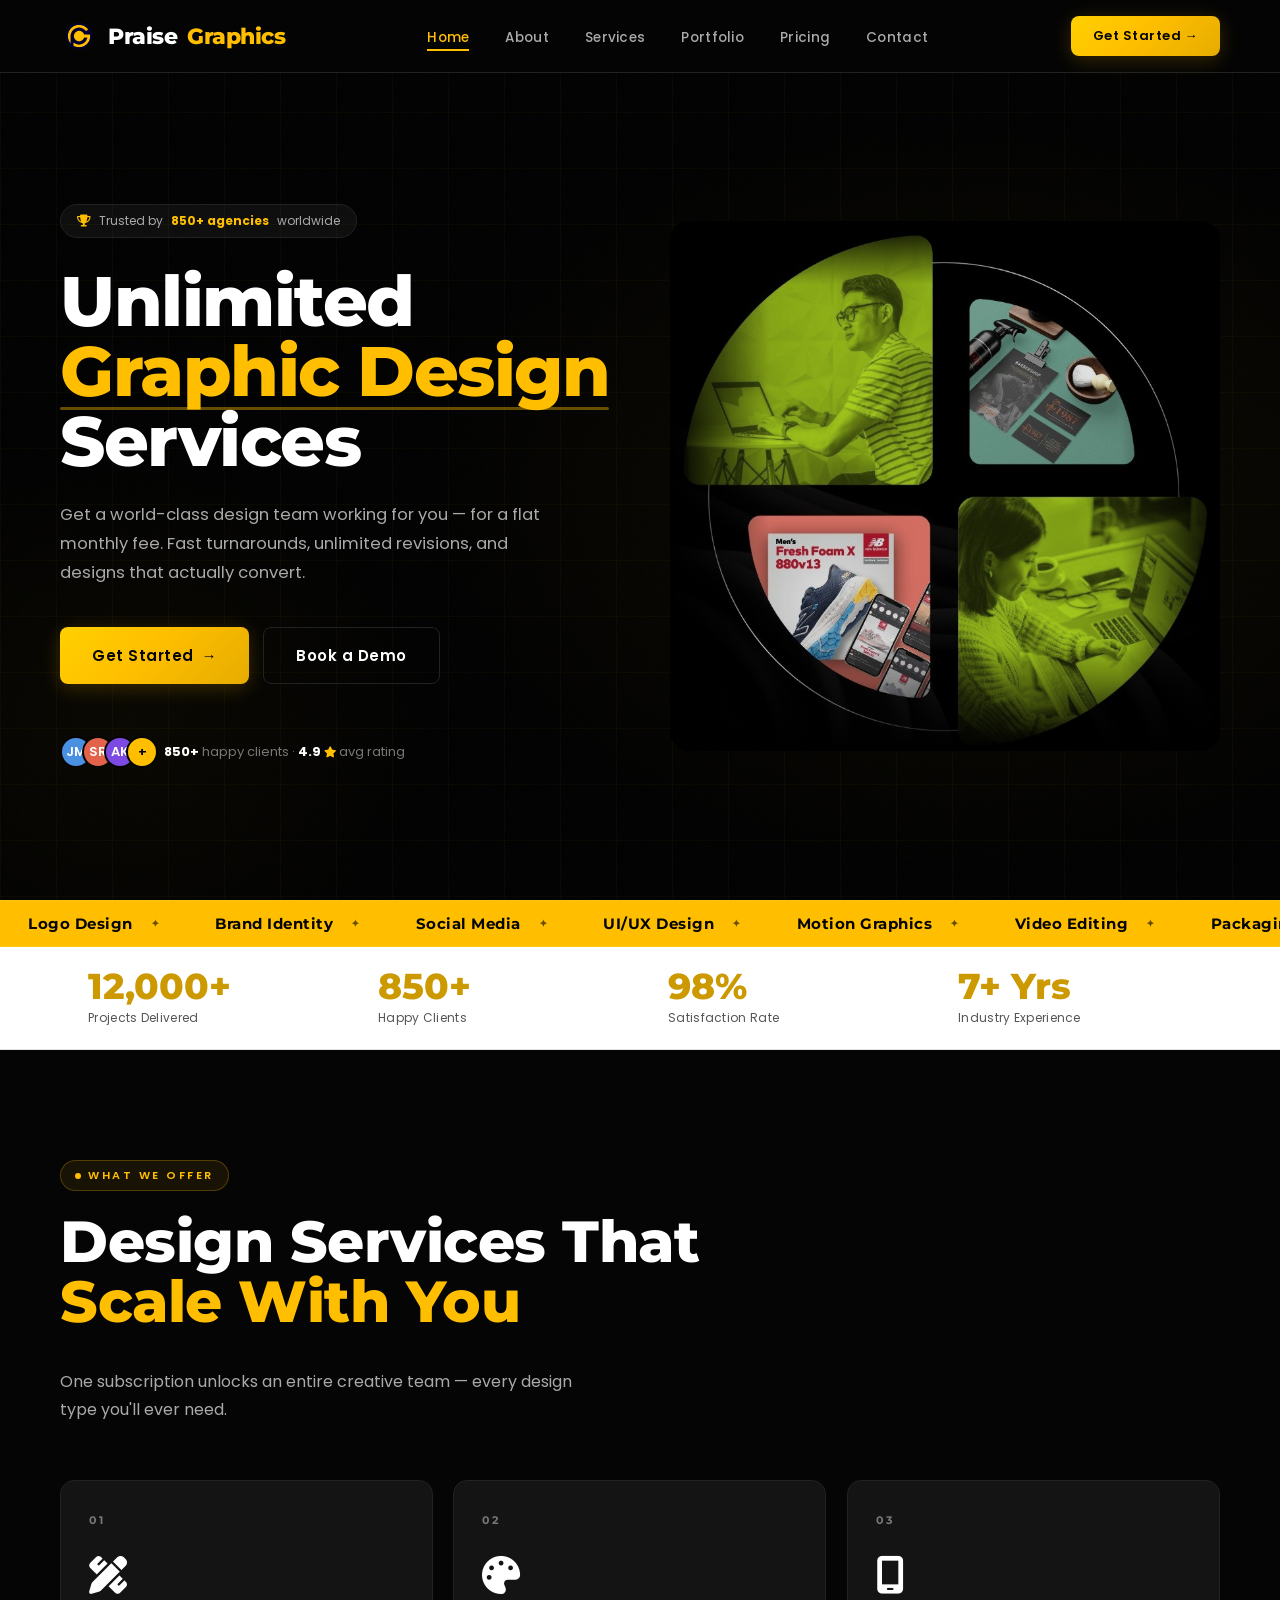
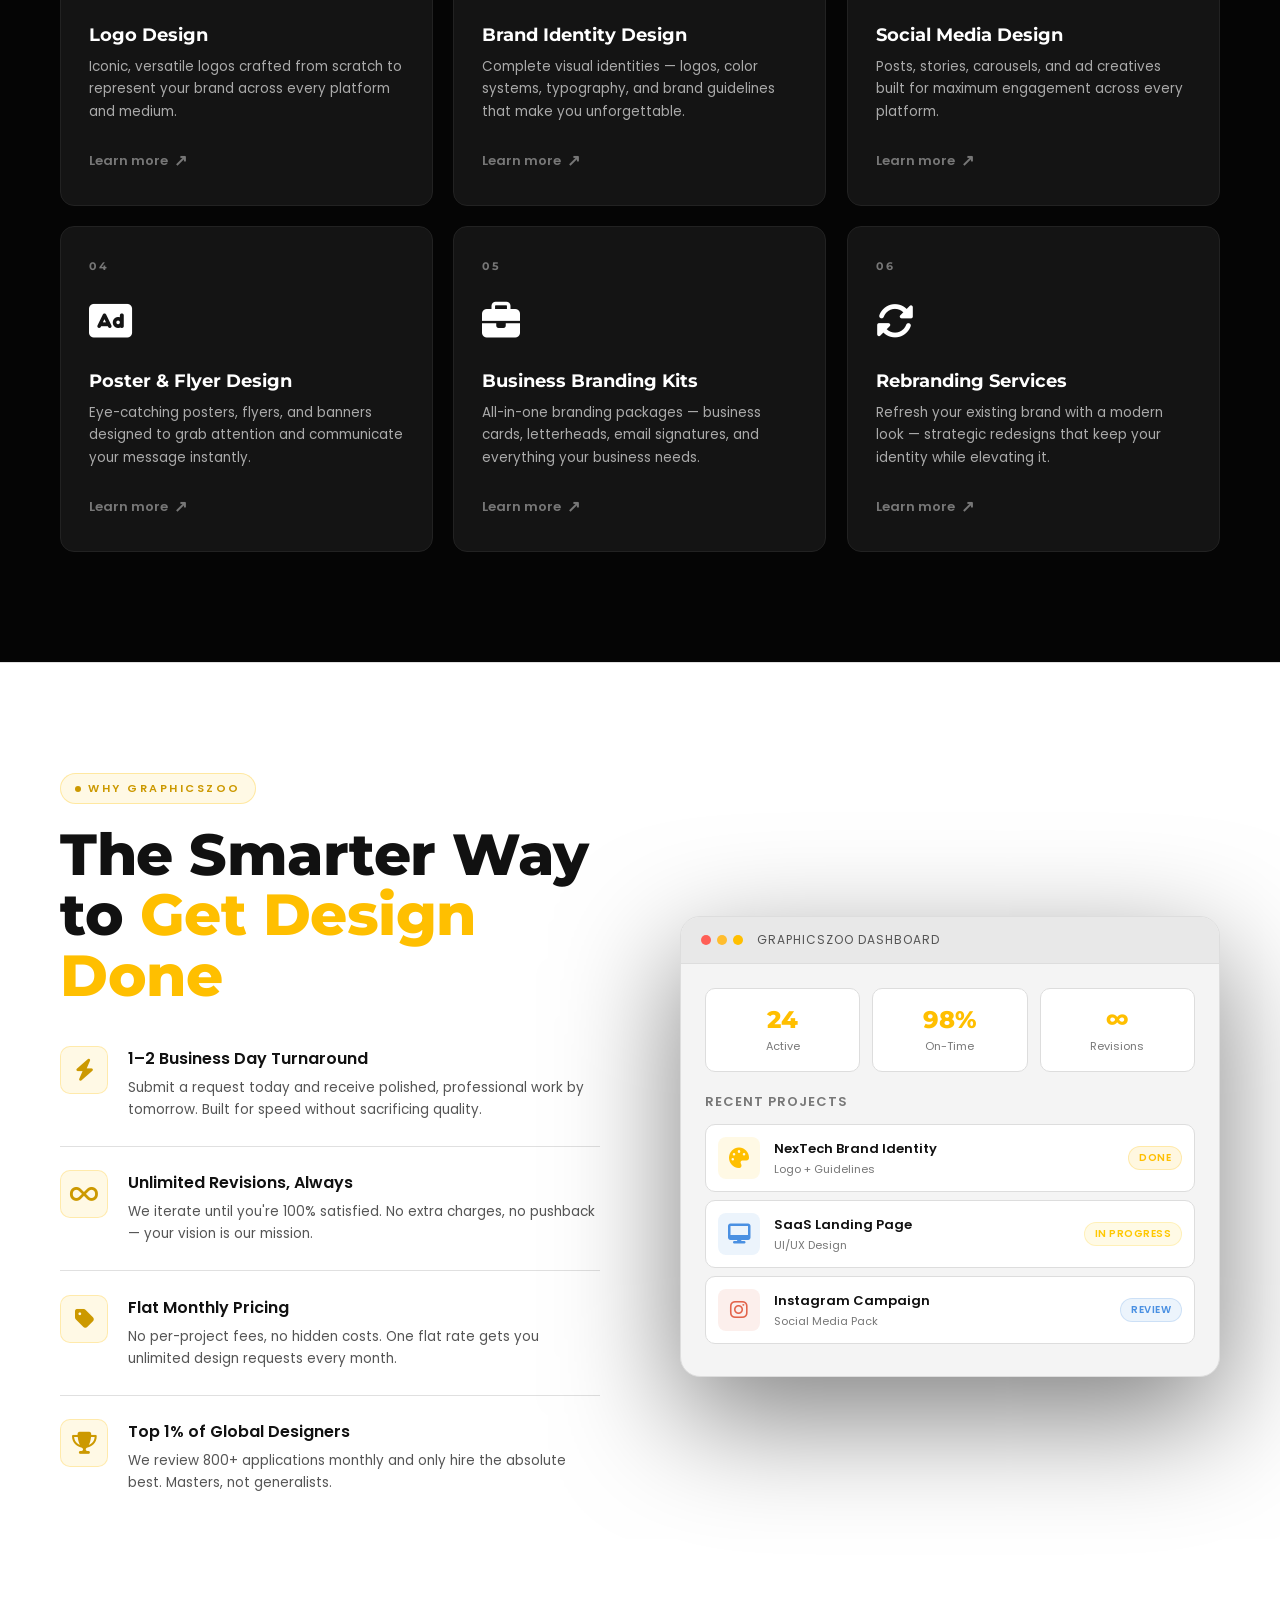
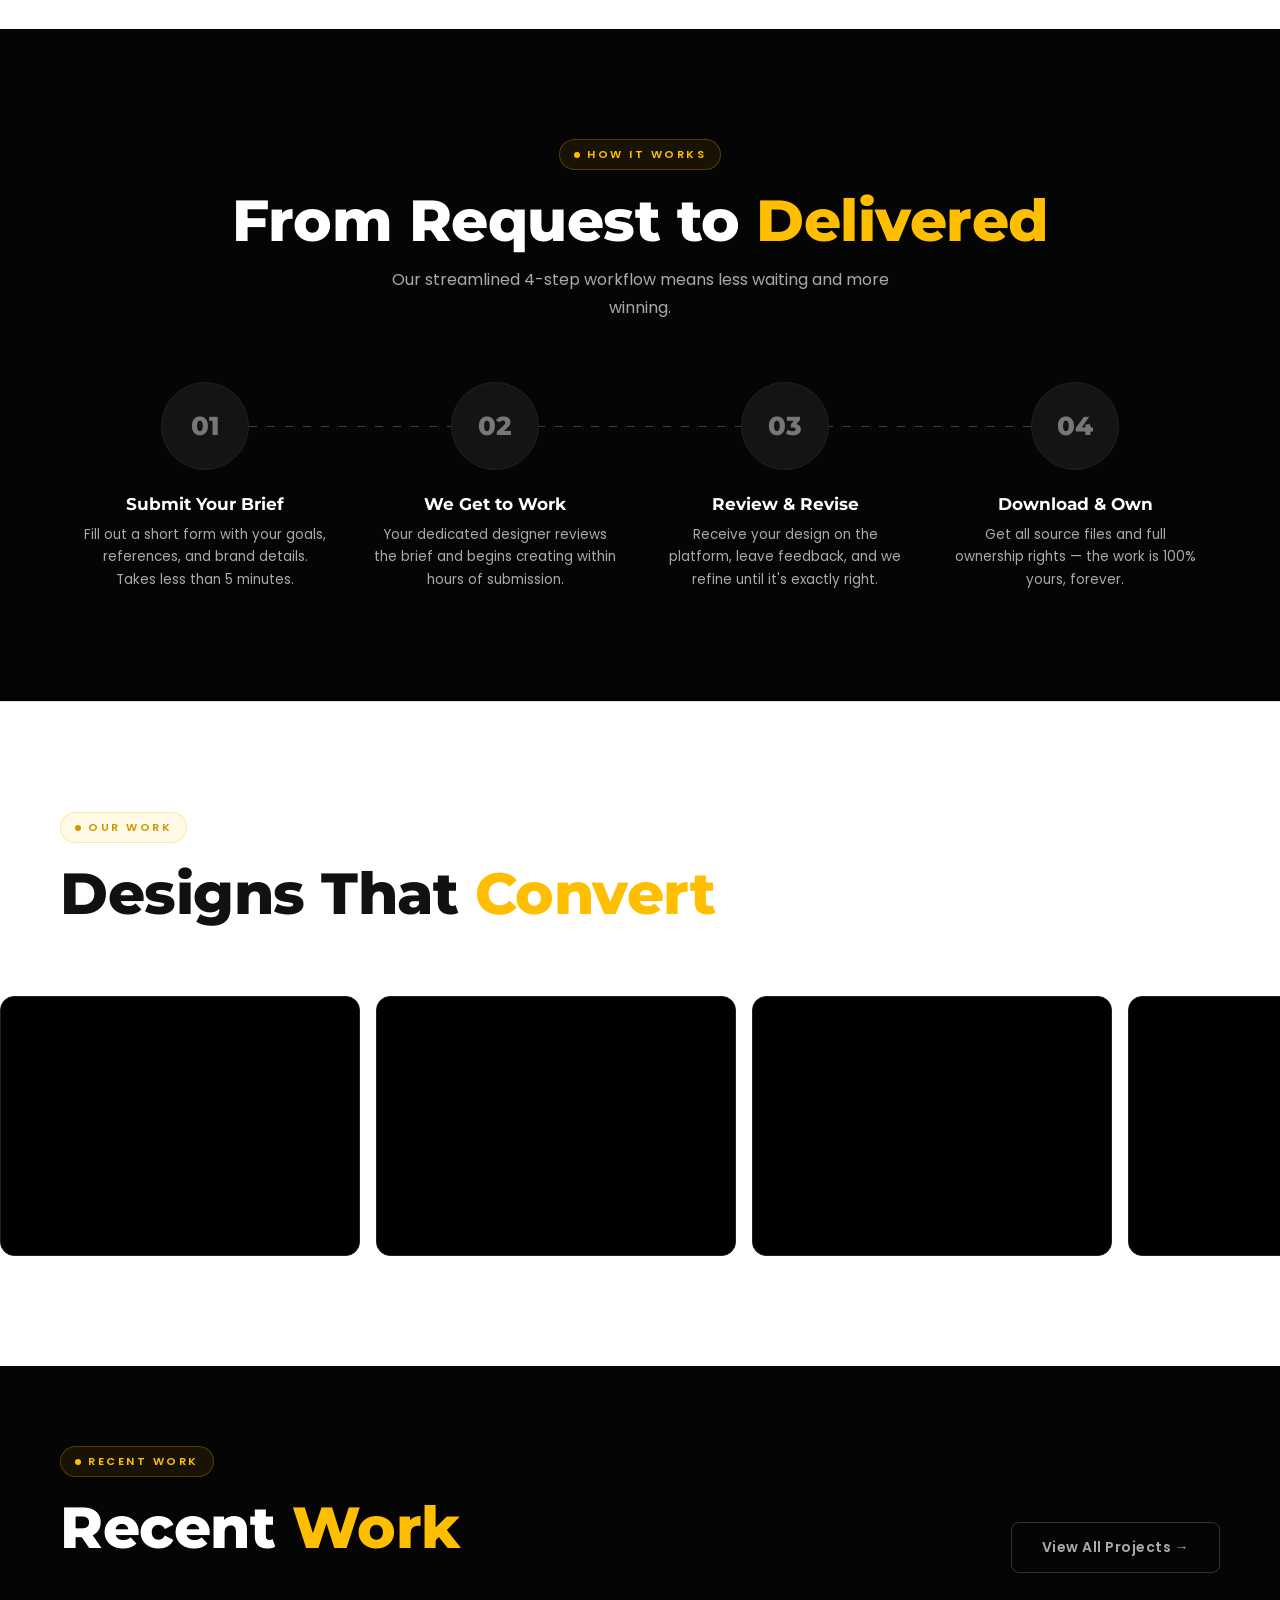
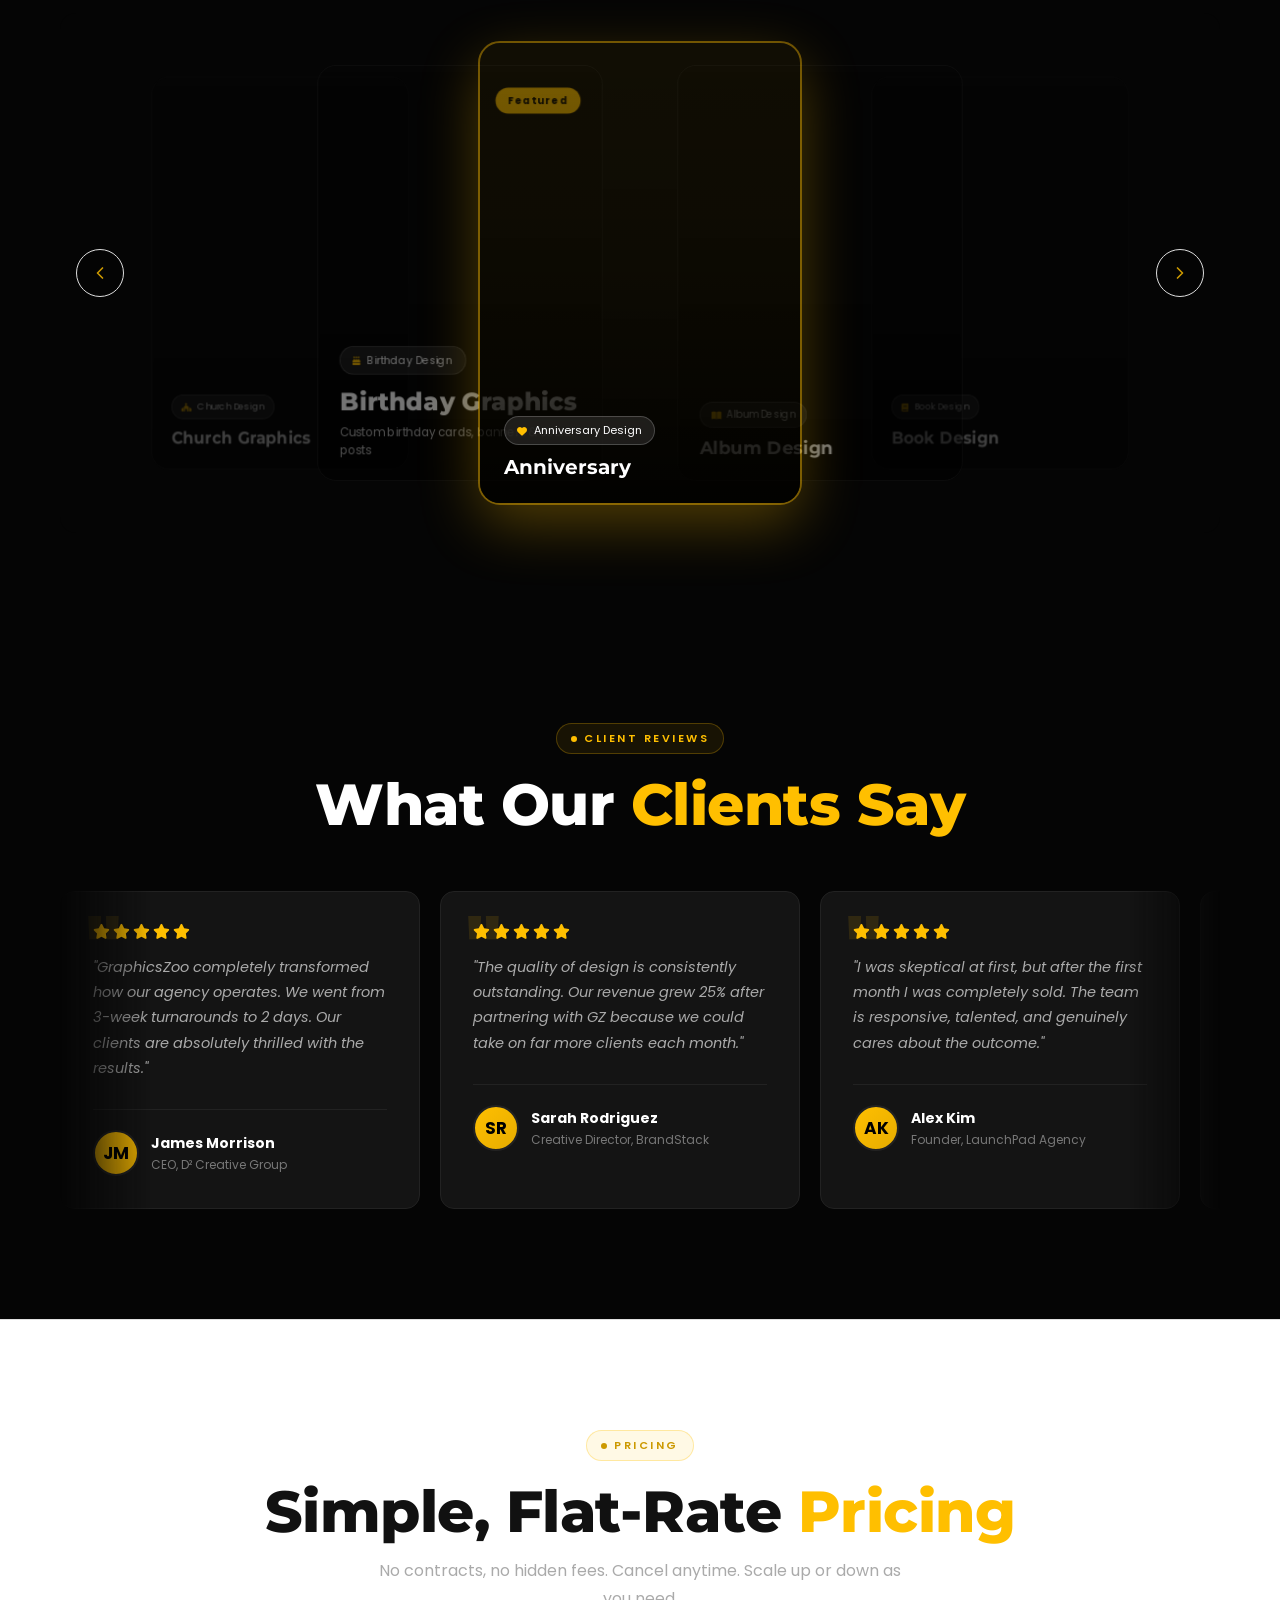
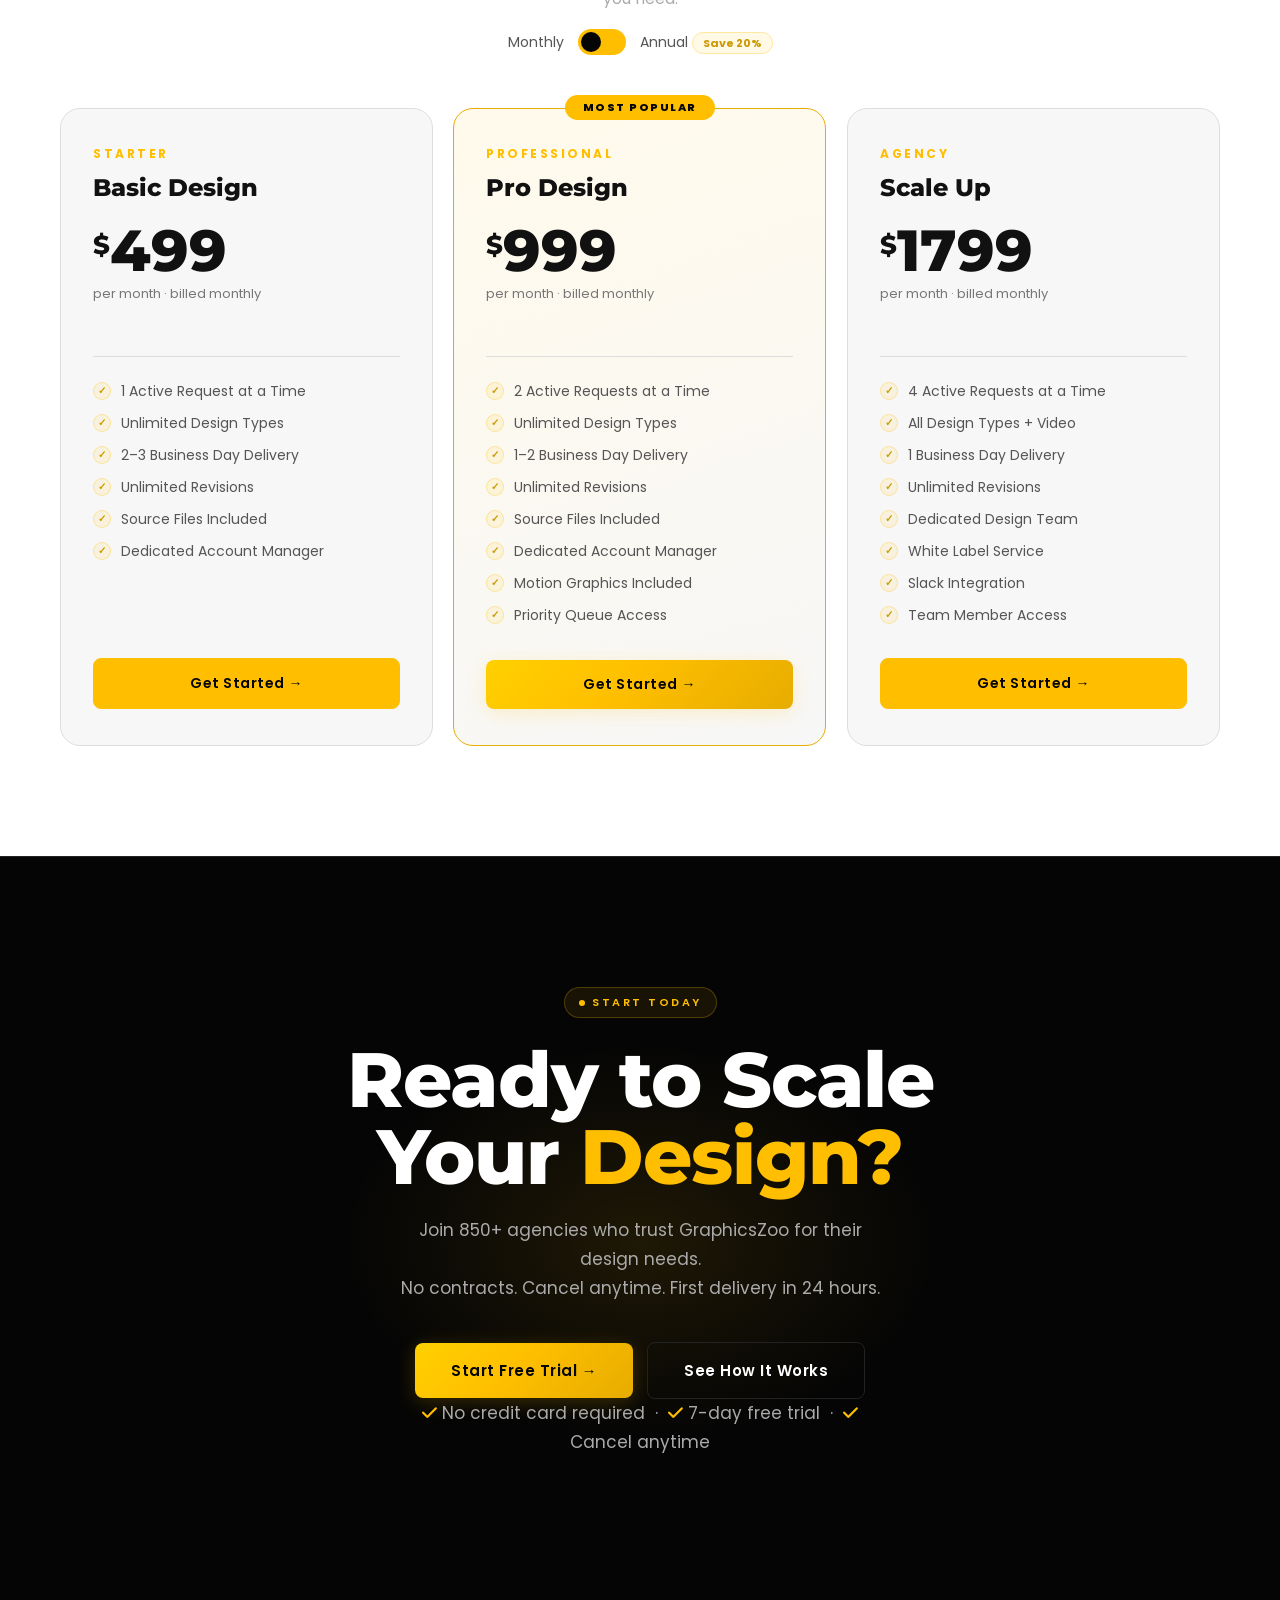
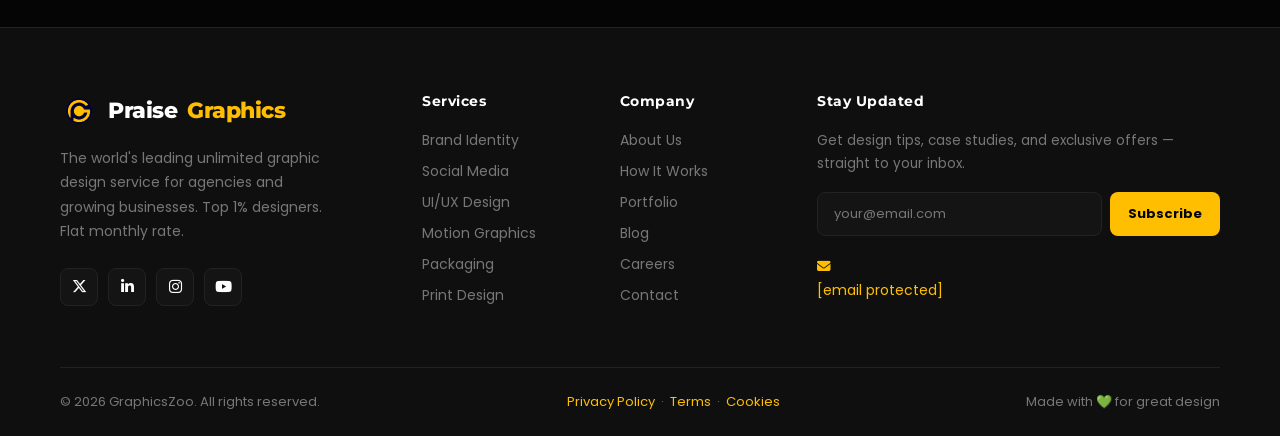
==== commit 19ba6eb4: "Updated recent work and client says section and fix navbar and footer of about page" ====
--- a/index.html
+++ b/index.html
@@ -422,7 +422,7 @@
 }
 .card-dots span:nth-child(1) { background: #ff5f56; }
 .card-dots span:nth-child(2) { background: #ffbd2e; }
-.card-dots span:nth-child(3) { background: #27c93f; }
+.card-dots span:nth-child(3) { background: #ffbf00; }
 
 .card-label {
   font-size: 11px;
@@ -847,7 +847,7 @@
 }
 .dash-dots span:nth-child(1) { background: #ff5f56; }
 .dash-dots span:nth-child(2) { background: #ffbd2e; }
-.dash-dots span:nth-child(3) { background: #27c93f; }
+.dash-dots span:nth-child(3) { background: #ffbf00; }
 
 .dash-title {
   font-size: 12px;
@@ -1148,11 +1148,31 @@
 
 /* all testi cards same dark style */
 
-.testi-grid {
-  display: grid;
-  grid-template-columns: repeat(3, 1fr);
+.testi-marquee-outer {
+  overflow: hidden;
+  width: 100%;
+  margin-top: 56px;
+  -webkit-mask-image: linear-gradient(90deg, transparent 0%, #000 8%, #000 92%, transparent 100%);
+  mask-image: linear-gradient(90deg, transparent 0%, #000 8%, #000 92%, transparent 100%);
+}
+
+.testi-marquee-track {
+  display: flex;
   gap: 20px;
-  margin-top: 56px;
+  width: max-content;
+  animation: testiScroll 28s linear infinite;
+}
+
+.testi-marquee-track:hover { animation-play-state: paused; }
+
+@keyframes testiScroll {
+  0%   { transform: translateX(0); }
+  100% { transform: translateX(-50%); }
+}
+
+.testi-card {
+  width: 360px;
+  flex-shrink: 0;
 }
 
 .testi-card {
@@ -1684,30 +1704,108 @@
   .stat-item { border-right: none; border-bottom: 1px solid var(--border); }
   .process-grid { grid-template-columns: repeat(2, 1fr); gap: 40px; }
   .process-grid::before { display: none; }
-  .testi-grid { grid-template-columns: 1fr; }
   .port-item { width: 280px; height: 220px; }
   .pricing-grid { grid-template-columns: 1fr; max-width: 440px; margin-left: auto; margin-right: auto; }
+  .testi-grid { grid-template-columns: 1fr; }
+  .features-inner { grid-template-columns: 1fr; gap: 40px; }
 }
 
 @media (max-width: 768px) {
-  .container { padding: 0 20px; }
-  .section-pad { padding: 80px 0; }
+  .container { padding: 0 18px; }
+  .section-pad { padding: 70px 0; }
+
+  /* NAV */
   .nav-menu { display: none; }
   .nav-actions .btn { display: none; }
   .hamburger { display: flex; }
-  .services-grid { grid-template-columns: 1fr; }
-  .stats-bar-inner { grid-template-columns: 1fr 1fr; }
-  .testi-grid { grid-template-columns: 1fr; }
-  .footer-top { grid-template-columns: 1fr; gap: 32px; }
-  .footer-bottom { flex-direction: column; text-align: center; }
-  .portfolio-grid { grid-template-columns: 1fr; }
-  .section-header { flex-direction: column; align-items: flex-start; }
-
-  /* Hero image — hide on small screens to save space */
+
+  /* HERO */
   .hero-right { display: none; }
   .hero-inner { grid-template-columns: 1fr; }
-  .hero-left { padding: 40px 0 48px; }
+  .hero-left { padding: 30px 0 40px; text-align: center; }
   .hero { min-height: auto; padding-top: 72px; }
+  .hero h1 { font-size: clamp(36px, 9vw, 52px); letter-spacing: -1px; }
+  .hero-desc { font-size: 15px; margin: 0 auto 32px; }
+  .hero-ctas { justify-content: center; }
+  .hero-trust { justify-content: center; }
+  .hero-badge { margin: 0 auto 24px; }
+
+  /* MARQUEE */
+  .marquee-item { font-size: 13px; padding: 0 18px; }
+
+  /* STATS */
+  .stats-bar-inner { grid-template-columns: 1fr 1fr; }
+  .stat-num { font-size: 26px; }
+
+  /* SERVICES */
+  .services-grid { grid-template-columns: 1fr; }
+  .section-header { flex-direction: column; align-items: flex-start; gap: 16px; }
+  h2.section-title { font-size: clamp(28px, 7vw, 42px); }
+
+  /* FEATURES */
+  .features-inner { grid-template-columns: 1fr; gap: 40px; }
+  .dash-wrap { display: none; }
+
+  /* PROCESS */
+  .process-grid { grid-template-columns: 1fr 1fr; gap: 32px; }
+  .process-grid::before { display: none; }
+  .proc-num { width: 64px; height: 64px; font-size: 20px; }
+
+  /* PORTFOLIO */
+  .port-item { width: 260px; height: 200px; }
+  .portfolio-tabs { gap: 6px; }
+  .tab-btn { padding: 7px 14px; font-size: 12px; }
+
+  /* TESTIMONIALS */
+  .testi-marquee-outer { -webkit-mask-image: linear-gradient(90deg, transparent 0%, #000 5%, #000 95%, transparent 100%); mask-image: linear-gradient(90deg, transparent 0%, #000 5%, #000 95%, transparent 100%); }
+  .testi-card { width: 300px; padding: 24px 20px; }
+
+  /* PRICING */
+  .pricing-grid { grid-template-columns: 1fr; max-width: 400px; margin: 0 auto; }
+
+  /* FOOTER */
+  .footer-top { grid-template-columns: 1fr; gap: 32px; }
+  .footer-bottom { flex-direction: column; text-align: center; gap: 8px; }
+  .newsletter-input { flex-direction: column; }
+  .newsletter-input input, .newsletter-input button { width: 100%; }
+
+  /* BUTTONS */
+  .btn { padding: 12px 22px; font-size: 13px; }
+}
+
+@media (max-width: 480px) {
+  .container { padding: 0 16px; }
+  .section-pad { padding: 56px 0; }
+
+  /* HERO */
+  .hero h1 { font-size: clamp(30px, 10vw, 42px); }
+  .hero-ctas { flex-direction: column; align-items: center; }
+  .hero-ctas .btn { width: 100%; justify-content: center; }
+
+  /* STATS */
+  .stats-bar-inner { grid-template-columns: 1fr 1fr; }
+  .stat-item { padding: 16px; }
+  .stat-num { font-size: 22px; }
+
+  /* PROCESS */
+  .process-grid { grid-template-columns: 1fr; }
+
+  /* SERVICES */
+  .svc-card { padding: 24px 20px; }
+
+  /* TESTIMONIALS */
+  .testi-card { width: 280px; }
+
+  /* PRICING */
+  .price-card { padding: 28px 20px; }
+
+  /* FOOTER */
+  .footer-brand-desc { max-width: 100%; }
+  .social-row { justify-content: flex-start; }
+
+  /* MOBILE NAV */
+  .mobile-nav a { font-size: 22px; }
+  .mobile-nav { gap: 24px; }
 }
 
 /* Mobile nav overlay */
@@ -2208,13 +2306,21 @@
       </div>
     </div>
 
+  </div>
+</section>
+
+<!-- ============================================================
+     RECENT WORK
+============================================================ -->
+<section style="background:#050505;padding:80px 0;" id="recent-work">
+  <div class="container">
     <!-- RECENT WORK CAROUSEL -->
-    <div class="section-header sr" style="margin-top:60px;">
+    <div class="section-header sr" style="margin-bottom:40px;">
       <div>
-        <div class="tag" style="background:rgba(255,191,0,0.1);border-color:rgba(255,191,0,0.3);color:#cc9900;"><span class="tag-dot" style="background:#cc9900;"></span>Recent Work</div>
-        <h2 class="section-title" style="color:#111;">Recent <span style="color:#cc9900;">Work</span></h2>
-      </div>
-      <a href="portfolio.html" class="btn btn-outline" style="border-color:#ccc;color:#555;">View All Projects →</a>
+        <div class="tag" style="background:rgba(255,191,0,0.08);border-color:rgba(255,191,0,0.25);color:#ffbf00;"><span class="tag-dot" style="background:#ffbf00;"></span>Recent Work</div>
+        <h2 class="section-title" style="color:#ffffff;">Recent <span style="color:#ffbf00;">Work</span></h2>
+      </div>
+      <a href="portfolio.html" class="btn btn-outline" style="border-color:#333;color:#aaa;">View All Projects →</a>
     </div>
 
     <div class="rw-carousel-wrap" style="perspective:1200px;background:#050505;">
@@ -2265,7 +2371,7 @@
         var mob=window.innerWidth<=768,gap=mob?120:180,far=mob?240:360;
         cards.forEach(function(c,i){
           var r=i-cur,t,o,f,z,s='',ol;
-          if(r===0){t='translateX(0px) scale(1) rotateY(0deg)';o=1;f='brightness(1)';z=10;ol='2px solid rgba(255,191,0,0.4)';s='0px 20px 60px rgba(163,230,53,0.3)';c.style.background='rgba(255,191,0,0.05)';}
+          if(r===0){t='translateX(0px) scale(1) rotateY(0deg)';o=1;f='brightness(1)';z=10;ol='2px solid rgba(255,191,0,0.4)';s='0px 20px 60px rgba(255,191,0,0.3)';c.style.background='rgba(255,191,0,0.05)';}
           else if(r===-1){t='translateX(-'+gap+'px) scale(0.9) rotateY(10deg)';o=0.6;f='brightness(0.75)';z=5;ol='1px solid rgba(255,255,255,0.1)';c.style.background='';}
           else if(r===1){t='translateX('+gap+'px) scale(0.9) rotateY(-10deg)';o=0.6;f='brightness(0.75)';z=5;ol='1px solid rgba(255,255,255,0.1)';c.style.background='';}
           else if(r===-2){t='translateX(-'+far+'px) scale(0.85) rotateY(20deg)';o=mob?0:0.4;f='brightness(0.6)';z=2;ol='1px solid rgba(255,255,255,0.1)';c.style.background='';}
@@ -2290,47 +2396,101 @@
       <h2 class="section-title">What Our <span class="text-lime">Clients Say</span></h2>
     </div>
 
-    <div class="testi-grid">
-      <div class="testi-card sr">
-        <div class="testi-stars">
-          <i class="fa-solid fa-star"></i><i class="fa-solid fa-star"></i><i class="fa-solid fa-star"></i><i class="fa-solid fa-star"></i><i class="fa-solid fa-star"></i>
-        </div>
-        <p class="testi-text">"GraphicsZoo completely transformed how our agency operates. We went from 3-week turnarounds to 2 days. Our clients are absolutely thrilled with the results."</p>
-        <div class="testi-author">
-          <div class="testi-avatar" style="background:linear-gradient(135deg,#ffbf00,#e6ac00);color:#000;">JM</div>
-          <div>
-            <div class="testi-name">James Morrison</div>
-            <div class="testi-role">CEO, D² Creative Group</div>
-          </div>
-        </div>
-      </div>
-
-      <div class="testi-card sr">
-        <div class="testi-stars">
-          <i class="fa-solid fa-star"></i><i class="fa-solid fa-star"></i><i class="fa-solid fa-star"></i><i class="fa-solid fa-star"></i><i class="fa-solid fa-star"></i>
-        </div>
-        <p class="testi-text">"The quality of design is consistently outstanding. Our revenue grew 25% after partnering with GZ because we could take on far more clients each month."</p>
-        <div class="testi-author">
-          <div class="testi-avatar" style="background:linear-gradient(135deg,#ffbf00,#e6ac00);color:#000;">SR</div>
-          <div>
-            <div class="testi-name">Sarah Rodriguez</div>
-            <div class="testi-role">Creative Director, BrandStack</div>
-          </div>
-        </div>
-      </div>
-
-      <div class="testi-card sr">
-        <div class="testi-stars">
-          <i class="fa-solid fa-star"></i><i class="fa-solid fa-star"></i><i class="fa-solid fa-star"></i><i class="fa-solid fa-star"></i><i class="fa-solid fa-star"></i>
-        </div>
-        <p class="testi-text">"I was skeptical at first, but after the first month I was completely sold. The team is responsive, talented, and genuinely cares about the outcome."</p>
-        <div class="testi-author">
-          <div class="testi-avatar" style="background:linear-gradient(135deg,#ffbf00,#e6ac00);color:#000;">AK</div>
-          <div>
-            <div class="testi-name">Alex Kim</div>
-            <div class="testi-role">Founder, LaunchPad Agency</div>
-          </div>
-        </div>
+    <div class="testi-marquee-outer">
+      <div class="testi-marquee-track">
+
+        <!-- SET 1 -->
+        <div class="testi-card">
+          <div class="testi-stars"><i class="fa-solid fa-star"></i><i class="fa-solid fa-star"></i><i class="fa-solid fa-star"></i><i class="fa-solid fa-star"></i><i class="fa-solid fa-star"></i></div>
+          <p class="testi-text">"GraphicsZoo completely transformed how our agency operates. We went from 3-week turnarounds to 2 days. Our clients are absolutely thrilled with the results."</p>
+          <div class="testi-author">
+            <div class="testi-avatar" style="background:linear-gradient(135deg,#ffbf00,#e6ac00);color:#000;">JM</div>
+            <div><div class="testi-name">James Morrison</div><div class="testi-role">CEO, D² Creative Group</div></div>
+          </div>
+        </div>
+
+        <div class="testi-card">
+          <div class="testi-stars"><i class="fa-solid fa-star"></i><i class="fa-solid fa-star"></i><i class="fa-solid fa-star"></i><i class="fa-solid fa-star"></i><i class="fa-solid fa-star"></i></div>
+          <p class="testi-text">"The quality of design is consistently outstanding. Our revenue grew 25% after partnering with GZ because we could take on far more clients each month."</p>
+          <div class="testi-author">
+            <div class="testi-avatar" style="background:linear-gradient(135deg,#ffbf00,#e6ac00);color:#000;">SR</div>
+            <div><div class="testi-name">Sarah Rodriguez</div><div class="testi-role">Creative Director, BrandStack</div></div>
+          </div>
+        </div>
+
+        <div class="testi-card">
+          <div class="testi-stars"><i class="fa-solid fa-star"></i><i class="fa-solid fa-star"></i><i class="fa-solid fa-star"></i><i class="fa-solid fa-star"></i><i class="fa-solid fa-star"></i></div>
+          <p class="testi-text">"I was skeptical at first, but after the first month I was completely sold. The team is responsive, talented, and genuinely cares about the outcome."</p>
+          <div class="testi-author">
+            <div class="testi-avatar" style="background:linear-gradient(135deg,#ffbf00,#e6ac00);color:#000;">AK</div>
+            <div><div class="testi-name">Alex Kim</div><div class="testi-role">Founder, LaunchPad Agency</div></div>
+          </div>
+        </div>
+
+        <div class="testi-card">
+          <div class="testi-stars"><i class="fa-solid fa-star"></i><i class="fa-solid fa-star"></i><i class="fa-solid fa-star"></i><i class="fa-solid fa-star"></i><i class="fa-solid fa-star"></i></div>
+          <p class="testi-text">"We needed a full rebrand in under two weeks — GraphicsZoo delivered everything on time and beyond expectations. The logo, social kit, and pitch deck were all perfect."</p>
+          <div class="testi-author">
+            <div class="testi-avatar" style="background:linear-gradient(135deg,#a78bfa,#7c3aed);color:#fff;">MP</div>
+            <div><div class="testi-name">Marcus Patel</div><div class="testi-role">Co-Founder, NovaBrand Studio</div></div>
+          </div>
+        </div>
+
+        <div class="testi-card">
+          <div class="testi-stars"><i class="fa-solid fa-star"></i><i class="fa-solid fa-star"></i><i class="fa-solid fa-star"></i><i class="fa-solid fa-star"></i><i class="fa-solid fa-star"></i></div>
+          <p class="testi-text">"Switching to GraphicsZoo was the best business decision I made this year. Unlimited revisions means I never feel rushed, and the turnaround is genuinely fast."</p>
+          <div class="testi-author">
+            <div class="testi-avatar" style="background:linear-gradient(135deg,#34d399,#059669);color:#fff;">LT</div>
+            <div><div class="testi-name">Lisa Thompson</div><div class="testi-role">Marketing Lead, PixelForge</div></div>
+          </div>
+        </div>
+
+        <!-- SET 2 — duplicate for seamless loop -->
+        <div class="testi-card">
+          <div class="testi-stars"><i class="fa-solid fa-star"></i><i class="fa-solid fa-star"></i><i class="fa-solid fa-star"></i><i class="fa-solid fa-star"></i><i class="fa-solid fa-star"></i></div>
+          <p class="testi-text">"GraphicsZoo completely transformed how our agency operates. We went from 3-week turnarounds to 2 days. Our clients are absolutely thrilled with the results."</p>
+          <div class="testi-author">
+            <div class="testi-avatar" style="background:linear-gradient(135deg,#ffbf00,#e6ac00);color:#000;">JM</div>
+            <div><div class="testi-name">James Morrison</div><div class="testi-role">CEO, D² Creative Group</div></div>
+          </div>
+        </div>
+
+        <div class="testi-card">
+          <div class="testi-stars"><i class="fa-solid fa-star"></i><i class="fa-solid fa-star"></i><i class="fa-solid fa-star"></i><i class="fa-solid fa-star"></i><i class="fa-solid fa-star"></i></div>
+          <p class="testi-text">"The quality of design is consistently outstanding. Our revenue grew 25% after partnering with GZ because we could take on far more clients each month."</p>
+          <div class="testi-author">
+            <div class="testi-avatar" style="background:linear-gradient(135deg,#ffbf00,#e6ac00);color:#000;">SR</div>
+            <div><div class="testi-name">Sarah Rodriguez</div><div class="testi-role">Creative Director, BrandStack</div></div>
+          </div>
+        </div>
+
+        <div class="testi-card">
+          <div class="testi-stars"><i class="fa-solid fa-star"></i><i class="fa-solid fa-star"></i><i class="fa-solid fa-star"></i><i class="fa-solid fa-star"></i><i class="fa-solid fa-star"></i></div>
+          <p class="testi-text">"I was skeptical at first, but after the first month I was completely sold. The team is responsive, talented, and genuinely cares about the outcome."</p>
+          <div class="testi-author">
+            <div class="testi-avatar" style="background:linear-gradient(135deg,#ffbf00,#e6ac00);color:#000;">AK</div>
+            <div><div class="testi-name">Alex Kim</div><div class="testi-role">Founder, LaunchPad Agency</div></div>
+          </div>
+        </div>
+
+        <div class="testi-card">
+          <div class="testi-stars"><i class="fa-solid fa-star"></i><i class="fa-solid fa-star"></i><i class="fa-solid fa-star"></i><i class="fa-solid fa-star"></i><i class="fa-solid fa-star"></i></div>
+          <p class="testi-text">"We needed a full rebrand in under two weeks — GraphicsZoo delivered everything on time and beyond expectations. The logo, social kit, and pitch deck were all perfect."</p>
+          <div class="testi-author">
+            <div class="testi-avatar" style="background:linear-gradient(135deg,#a78bfa,#7c3aed);color:#fff;">MP</div>
+            <div><div class="testi-name">Marcus Patel</div><div class="testi-role">Co-Founder, NovaBrand Studio</div></div>
+          </div>
+        </div>
+
+        <div class="testi-card">
+          <div class="testi-stars"><i class="fa-solid fa-star"></i><i class="fa-solid fa-star"></i><i class="fa-solid fa-star"></i><i class="fa-solid fa-star"></i><i class="fa-solid fa-star"></i></div>
+          <p class="testi-text">"Switching to GraphicsZoo was the best business decision I made this year. Unlimited revisions means I never feel rushed, and the turnaround is genuinely fast."</p>
+          <div class="testi-author">
+            <div class="testi-avatar" style="background:linear-gradient(135deg,#34d399,#059669);color:#fff;">LT</div>
+            <div><div class="testi-name">Lisa Thompson</div><div class="testi-role">Marketing Lead, PixelForge</div></div>
+          </div>
+        </div>
+
       </div>
     </div>
   </div>
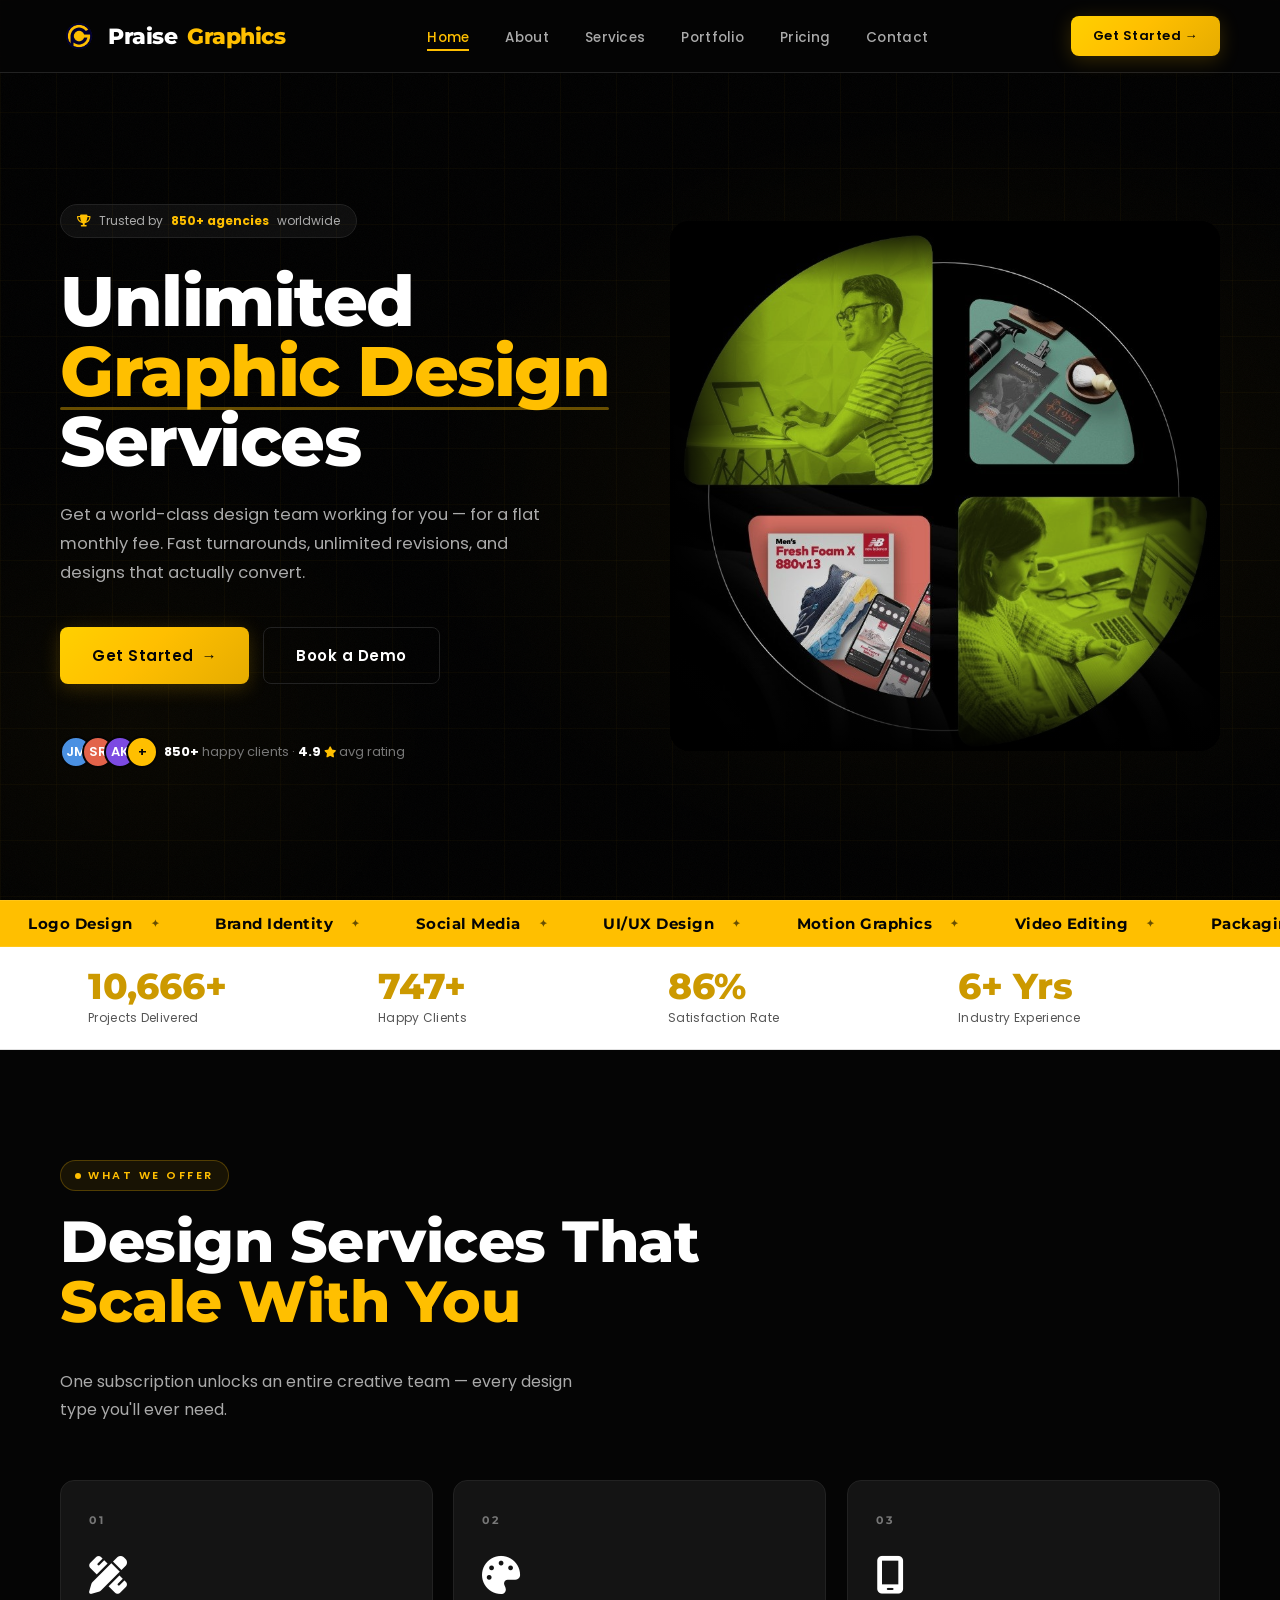
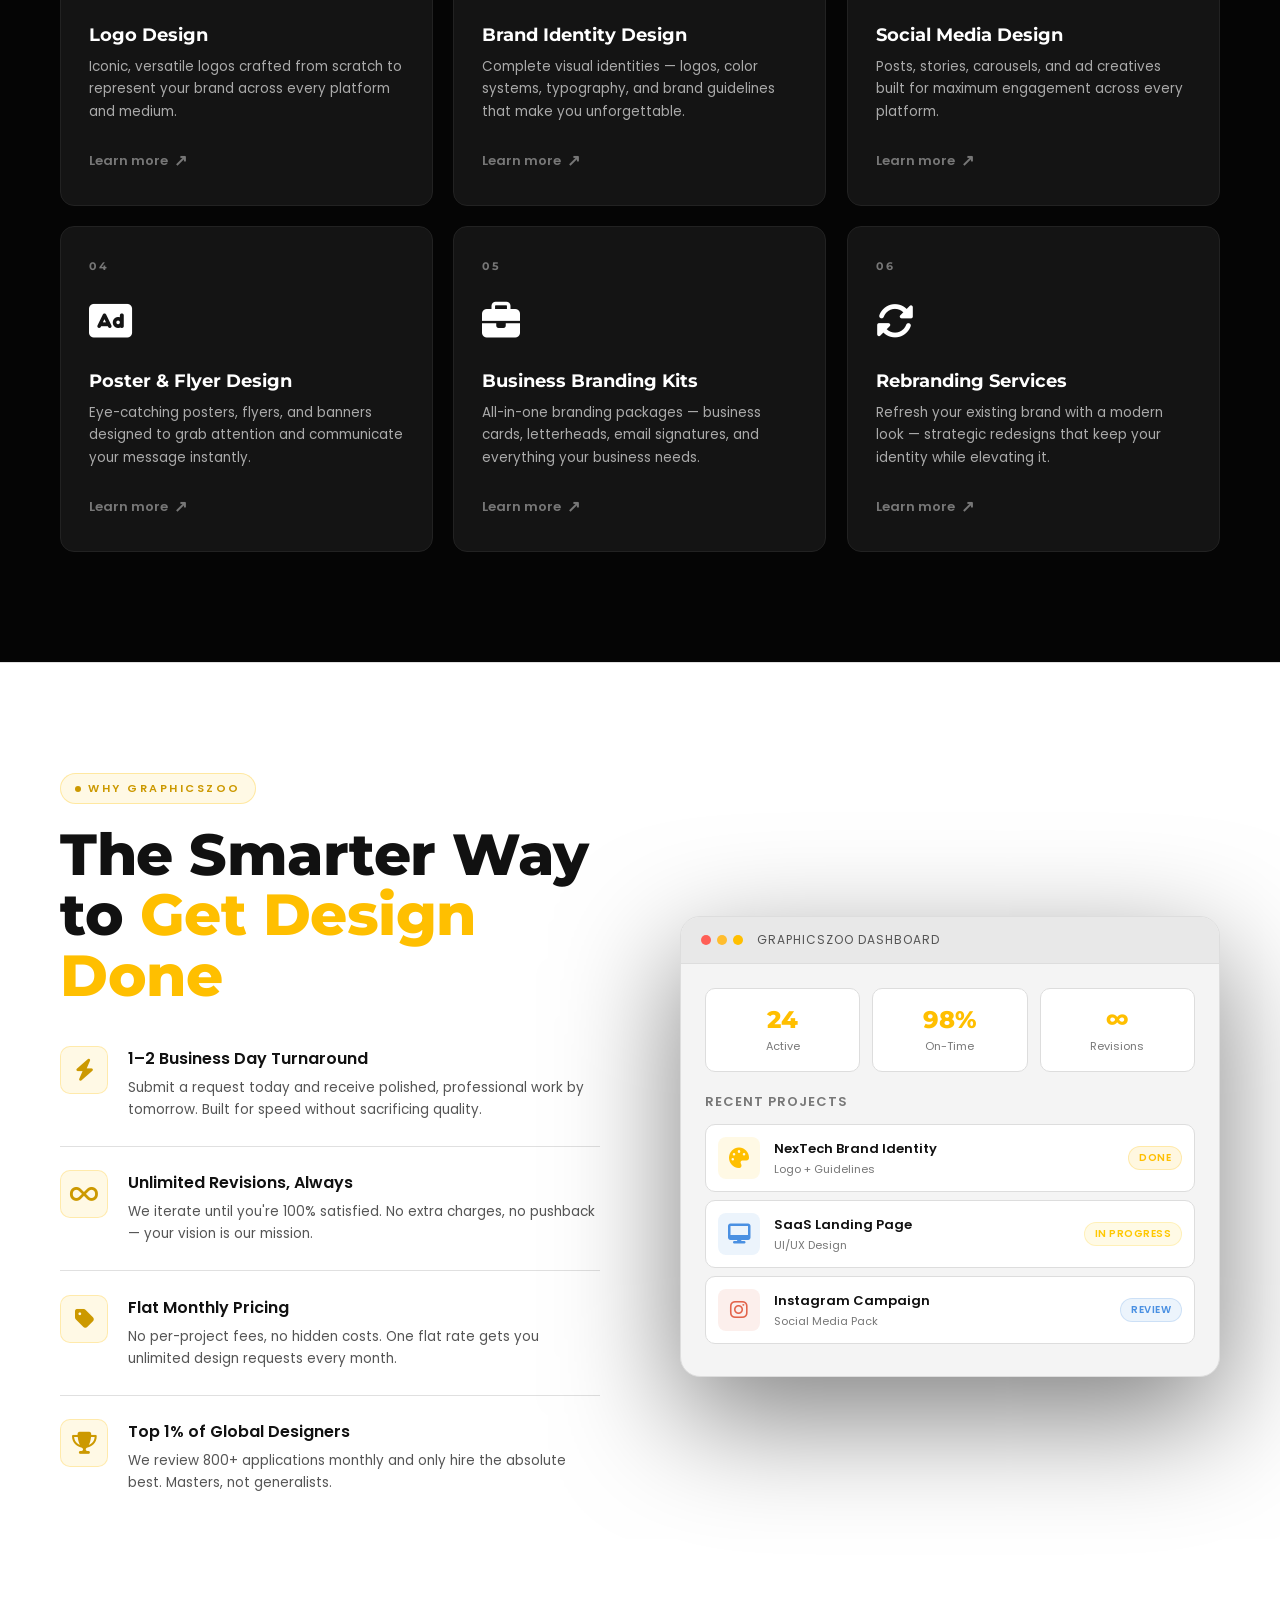
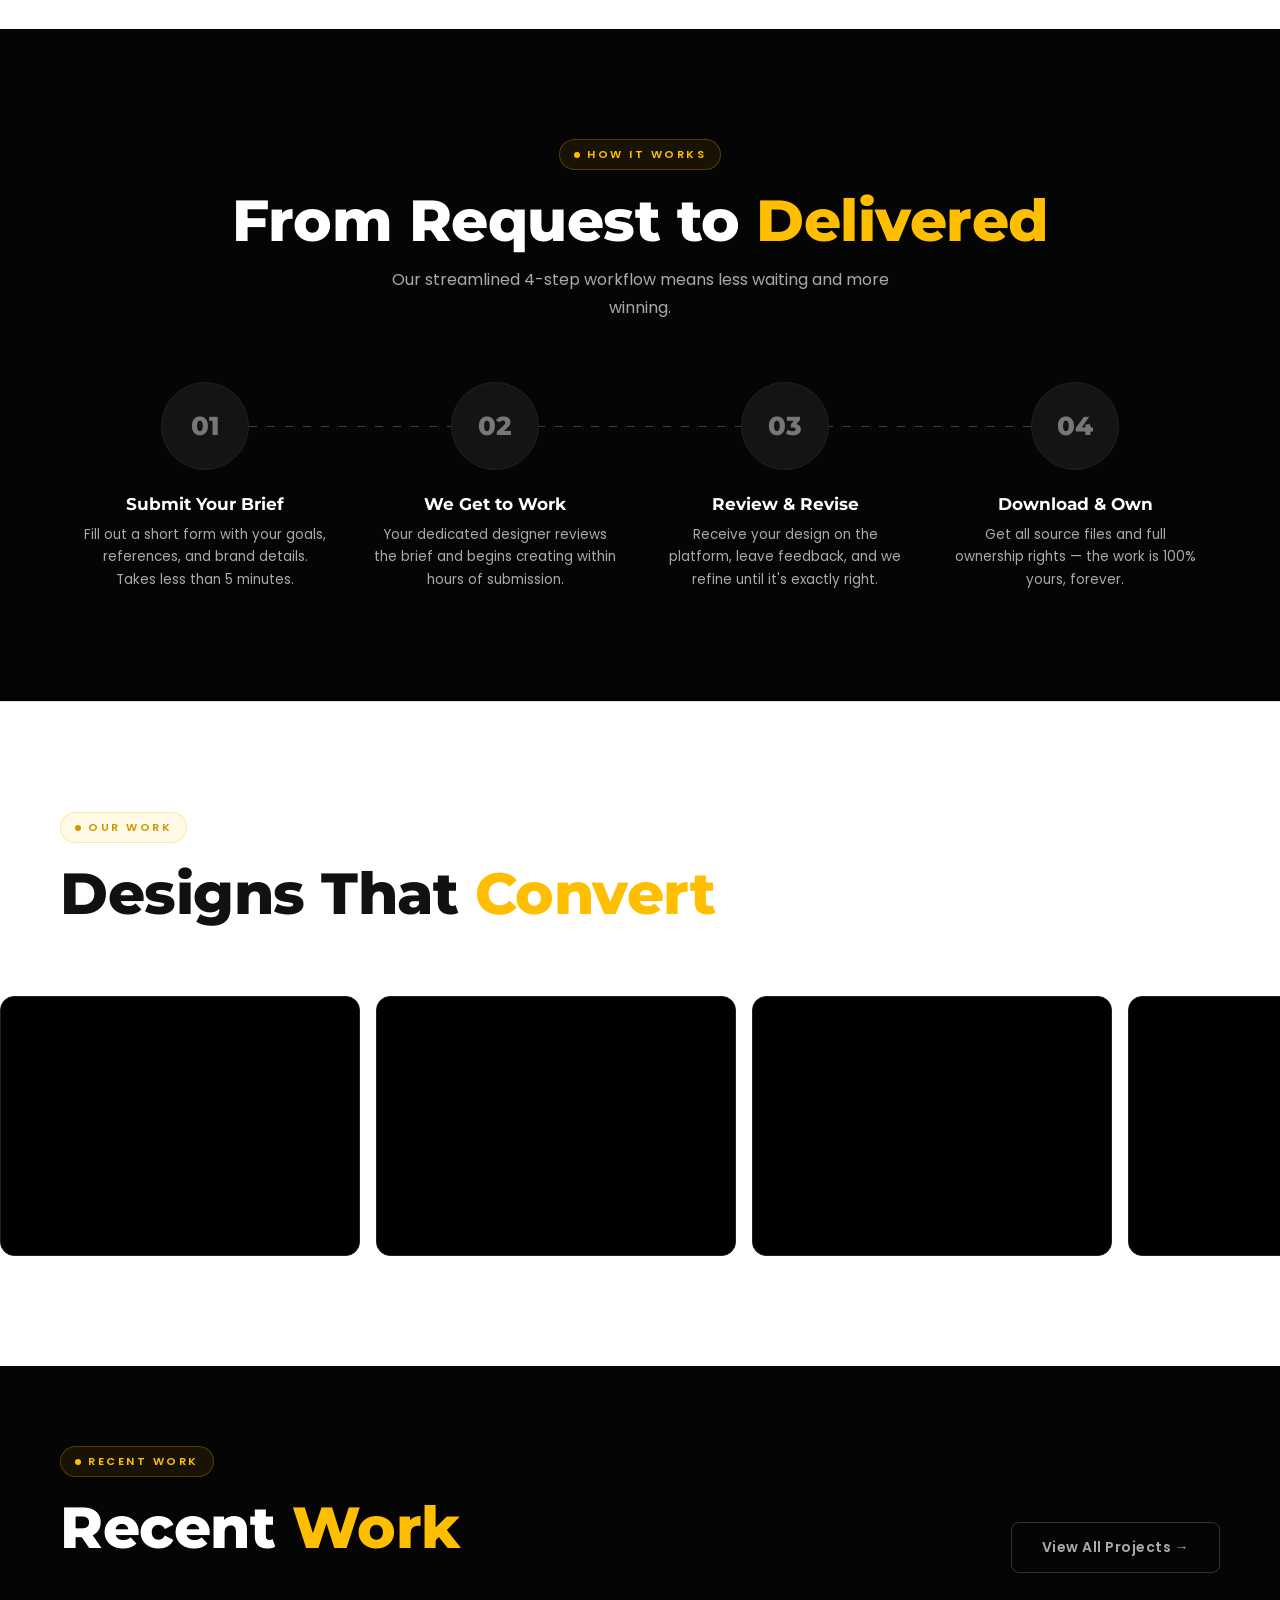
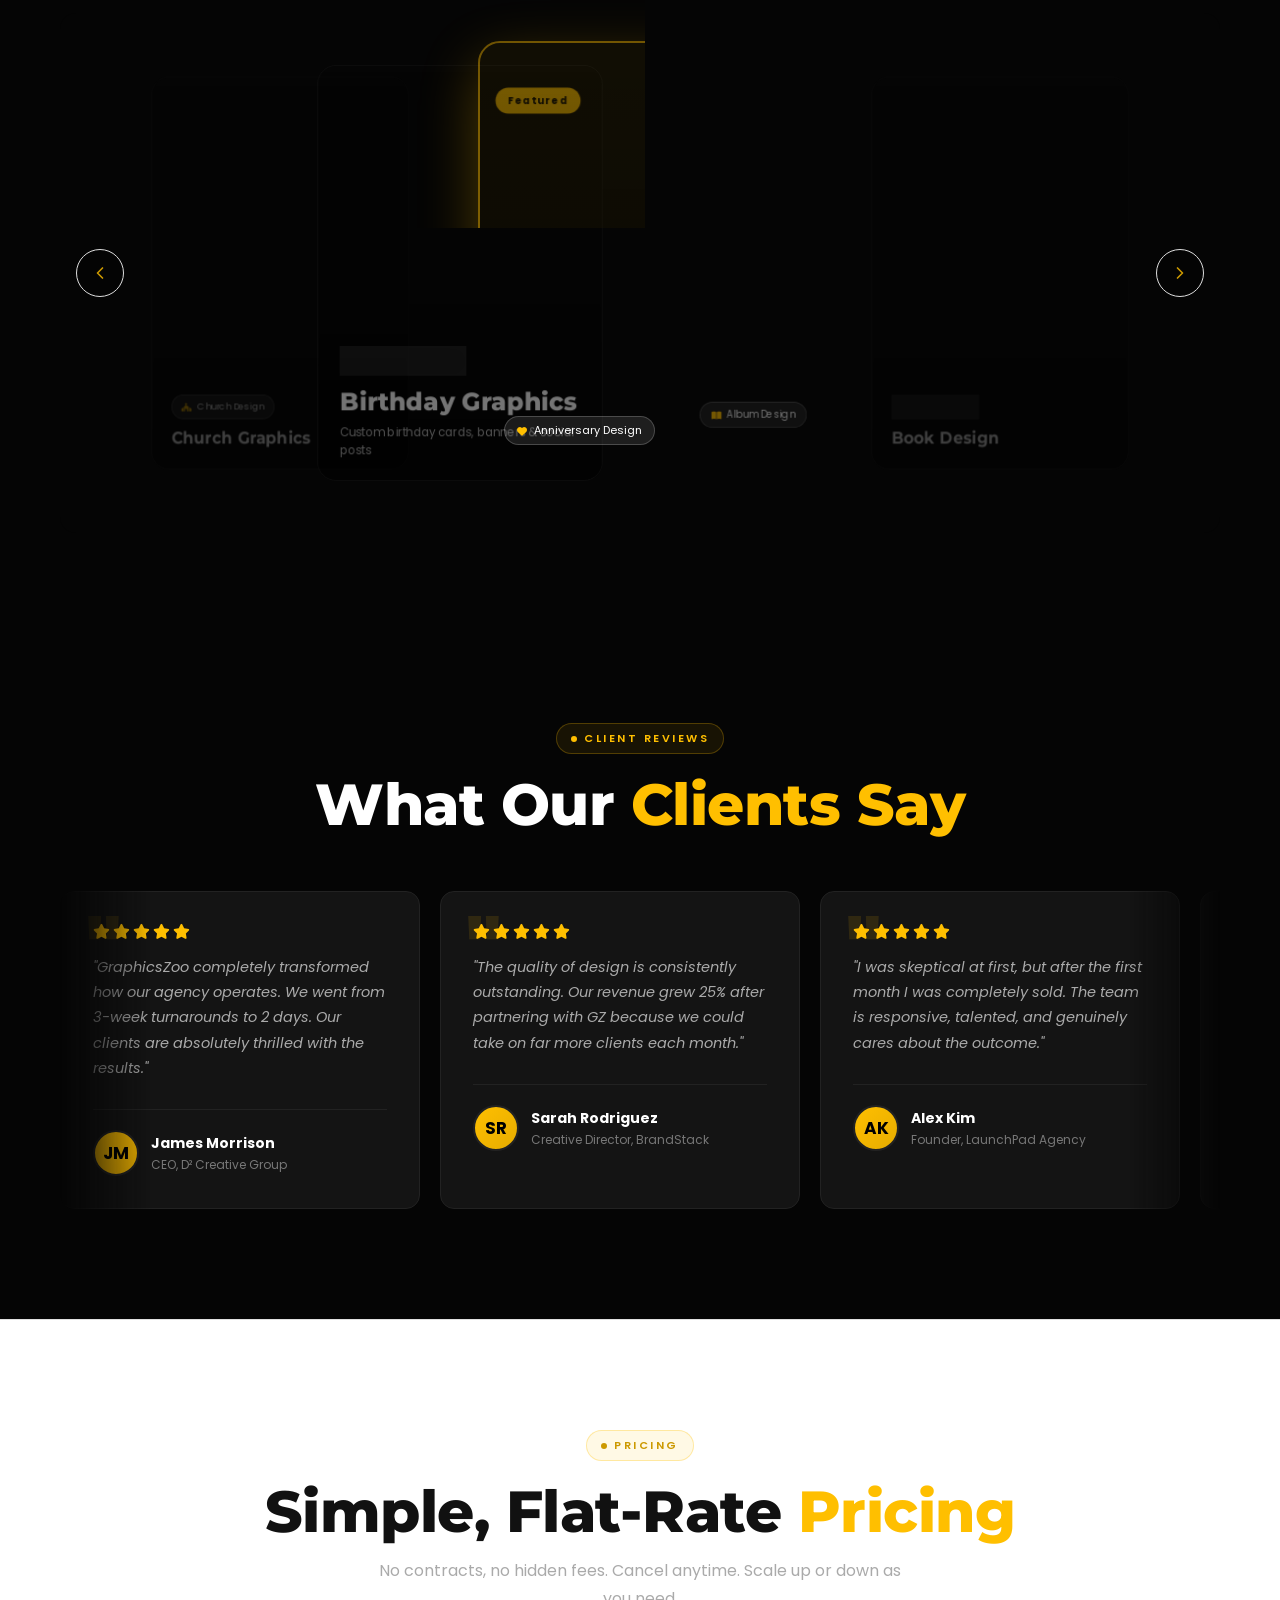
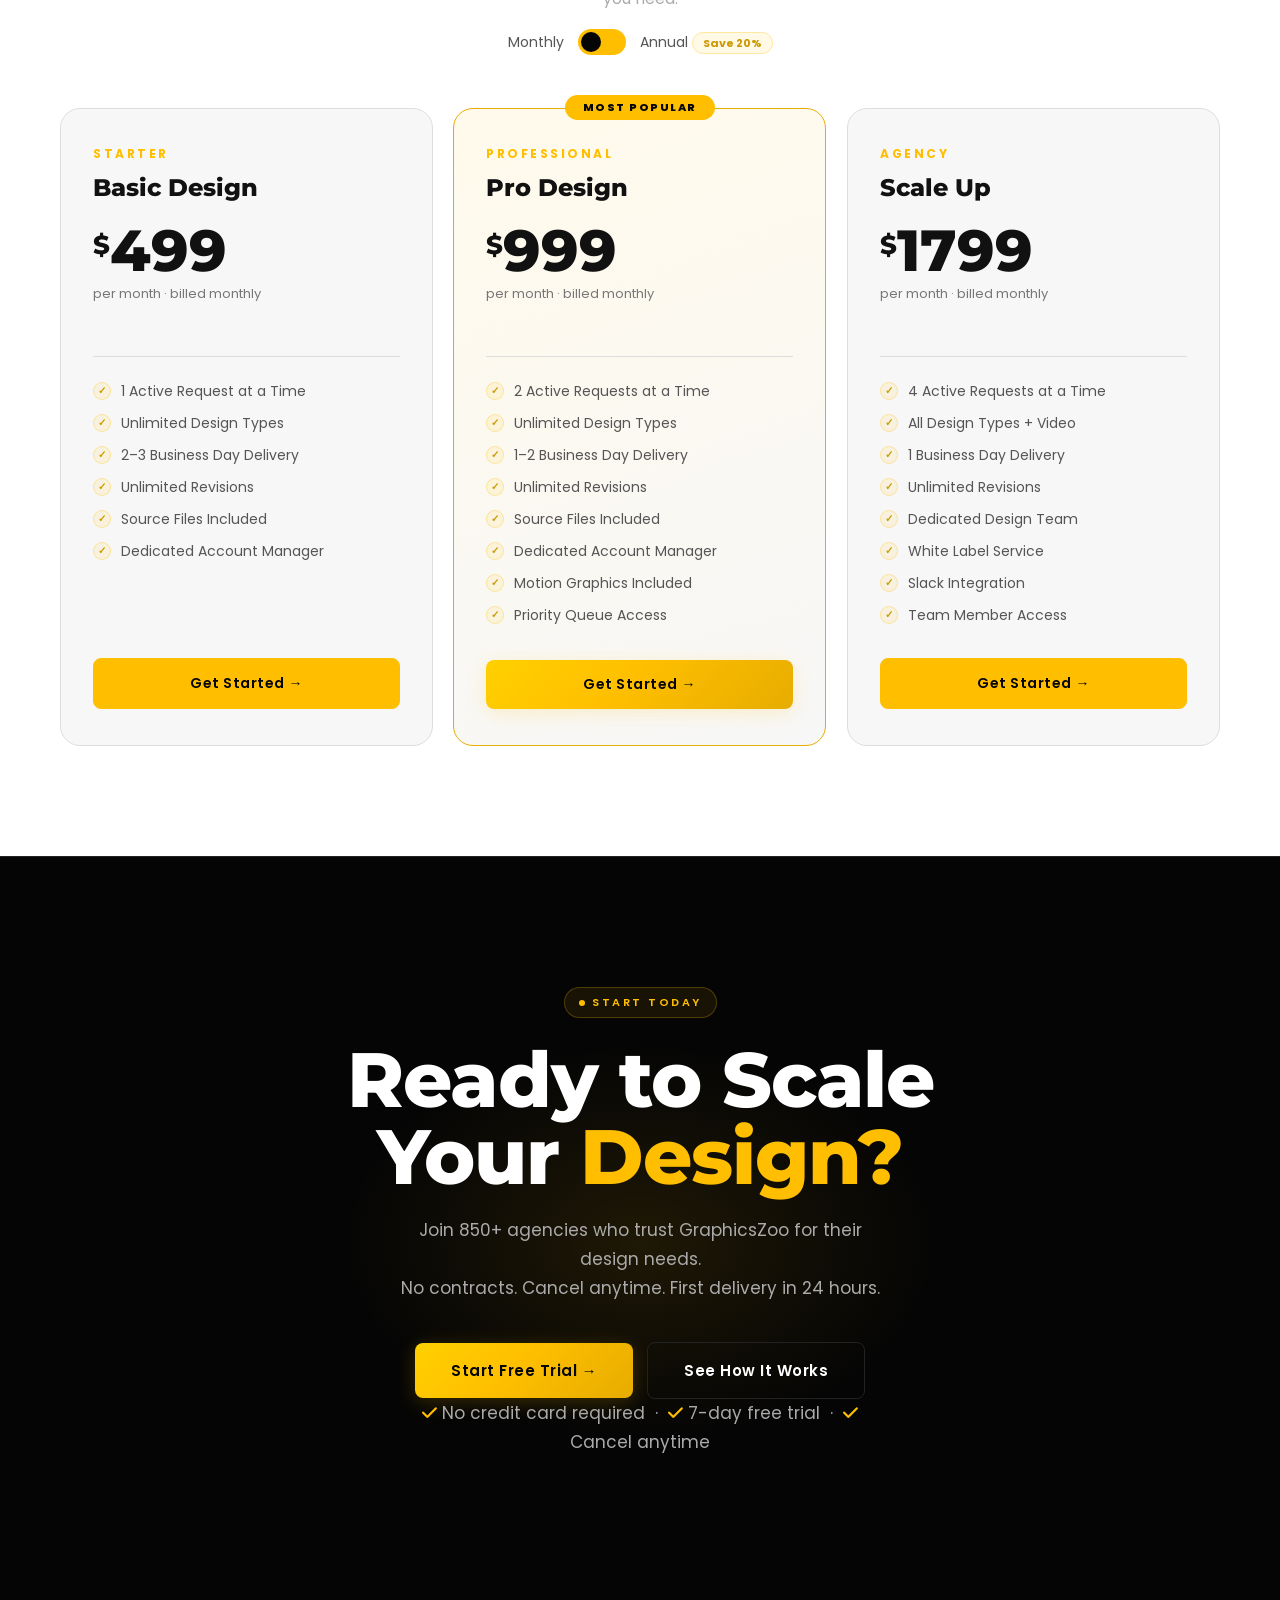
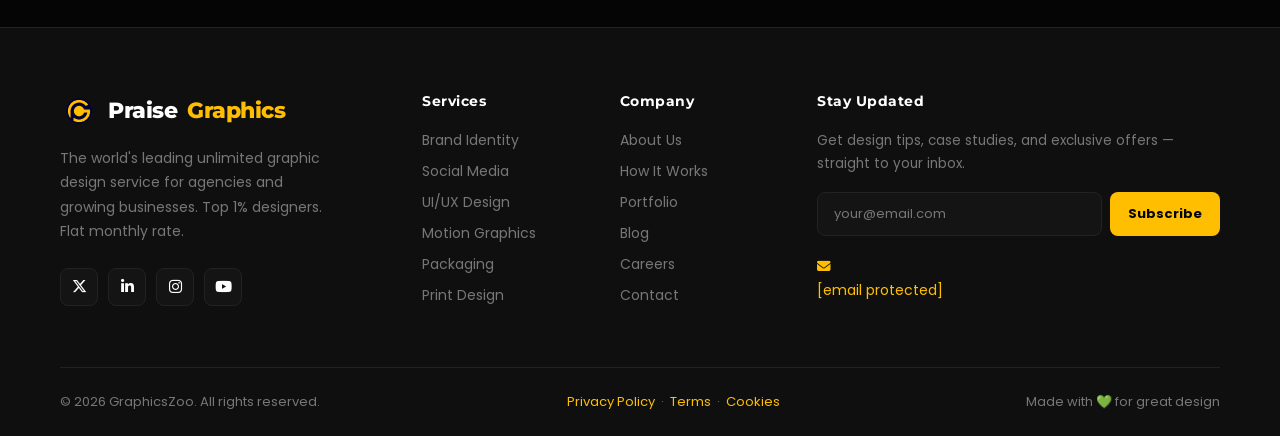
==== commit 947c5890: "make responsive website and fex navbar" ====
--- a/index.html
+++ b/index.html
@@ -29,13 +29,14 @@
 }
 
 *, *::before, *::after { margin: 0; padding: 0; box-sizing: border-box; }
-html { scroll-behavior: smooth; font-size: 16px; }
+html { scroll-behavior: smooth; font-size: 16px; overflow-x: hidden; }
 
 body {
   font-family: 'Poppins', sans-serif;
   background: var(--black);
   color: var(--white);
   overflow-x: hidden;
+  max-width: 100vw;
   -webkit-font-smoothing: antialiased;
 }
 
@@ -142,6 +143,8 @@
 
 .btn-arrow::after { content: ' →'; }
 
+.hero-btn { font-size: 15px; padding: 16px 32px; }
+
 /* ============================================================
    NAVBAR
 ============================================================ */
@@ -1063,6 +1066,16 @@
   margin-right: -50vw;
 }
 
+@media (max-width: 768px) {
+  .portfolio-scroll-wrap {
+    width: 100%;
+    left: 0;
+    right: 0;
+    margin-left: 0;
+    margin-right: 0;
+  }
+}
+
 .portfolio-grid {
   display: flex;
   gap: 16px;
@@ -1706,106 +1719,163 @@
   .process-grid::before { display: none; }
   .port-item { width: 280px; height: 220px; }
   .pricing-grid { grid-template-columns: 1fr; max-width: 440px; margin-left: auto; margin-right: auto; }
-  .testi-grid { grid-template-columns: 1fr; }
   .features-inner { grid-template-columns: 1fr; gap: 40px; }
 }
 
+/* ── TABLET / MOBILE ── */
 @media (max-width: 768px) {
   .container { padding: 0 18px; }
-  .section-pad { padding: 70px 0; }
+  .section-pad { padding: 60px 0; }
+
+  /* PREVENT OVERFLOW */
+  section, footer, header { max-width: 100vw; overflow-x: hidden; }
 
   /* NAV */
   .nav-menu { display: none; }
-  .nav-actions .btn { display: none; }
+  .nav-actions { display: none; }
   .hamburger { display: flex; }
 
   /* HERO */
+  .hero { min-height: auto; padding-top: 72px; padding-bottom: 20px; }
+  .hero-inner { grid-template-columns: 1fr; gap: 0; }
   .hero-right { display: none; }
-  .hero-inner { grid-template-columns: 1fr; }
-  .hero-left { padding: 30px 0 40px; text-align: center; }
-  .hero { min-height: auto; padding-top: 72px; }
-  .hero h1 { font-size: clamp(36px, 9vw, 52px); letter-spacing: -1px; }
-  .hero-desc { font-size: 15px; margin: 0 auto 32px; }
-  .hero-ctas { justify-content: center; }
-  .hero-trust { justify-content: center; }
-  .hero-badge { margin: 0 auto 24px; }
+  .hero-left { padding: 36px 0 40px; text-align: center; }
+  .hero h1 { font-size: clamp(32px, 8vw, 48px); letter-spacing: -1px; line-height: 1.1; }
+  .hero-desc { font-size: 14.5px; max-width: 100%; margin: 0 auto 28px; }
+  .hero-badge { margin: 0 auto 20px; display: inline-flex; }
+  .hero-ctas { justify-content: center; gap: 10px; margin-bottom: 32px; }
+  .hero-trust { justify-content: center; flex-wrap: wrap; }
 
   /* MARQUEE */
-  .marquee-item { font-size: 13px; padding: 0 18px; }
+  .marquee-item { font-size: 12px; padding: 0 14px; }
 
   /* STATS */
   .stats-bar-inner { grid-template-columns: 1fr 1fr; }
-  .stat-num { font-size: 26px; }
+  .stat-item { padding: 18px 16px; }
+  .stat-num { font-size: 24px; }
+  .stat-lbl { font-size: 11px; }
 
   /* SERVICES */
   .services-grid { grid-template-columns: 1fr; }
-  .section-header { flex-direction: column; align-items: flex-start; gap: 16px; }
-  h2.section-title { font-size: clamp(28px, 7vw, 42px); }
+  .section-header { flex-direction: column; align-items: flex-start; gap: 14px; }
+  h2.section-title { font-size: clamp(26px, 7vw, 38px); }
+  .section-sub { font-size: 14px; }
+  .svc-card { padding: 24px 20px; }
+  .svc-icon { font-size: 30px; }
+  .svc-card h3 { font-size: 16px; }
 
   /* FEATURES */
-  .features-inner { grid-template-columns: 1fr; gap: 40px; }
+  .features-inner { grid-template-columns: 1fr; gap: 32px; }
   .dash-wrap { display: none; }
+  .feat-item { padding: 18px 0; gap: 14px; }
+  .feat-icon { width: 40px; height: 40px; min-width: 40px; font-size: 18px; }
+  .feat-body h4 { font-size: 14px; }
+  .feat-body p { font-size: 13px; }
 
   /* PROCESS */
-  .process-grid { grid-template-columns: 1fr 1fr; gap: 32px; }
+  .process-grid { grid-template-columns: 1fr 1fr; gap: 28px; }
   .process-grid::before { display: none; }
-  .proc-num { width: 64px; height: 64px; font-size: 20px; }
+  .proc-num { width: 64px; height: 64px; font-size: 20px; margin-bottom: 16px; }
+  .proc-step h4 { font-size: 14px; }
+  .proc-step p { font-size: 12.5px; }
 
   /* PORTFOLIO */
-  .port-item { width: 260px; height: 200px; }
-  .portfolio-tabs { gap: 6px; }
-  .tab-btn { padding: 7px 14px; font-size: 12px; }
+  .portfolio-scroll-wrap { width: 100%; left: 0; right: 0; margin-left: 0; margin-right: 0; }
+  .port-item { width: 240px; height: 190px; }
+  .portfolio-tabs { gap: 6px; flex-wrap: wrap; }
+  .tab-btn { padding: 6px 12px; font-size: 12px; }
+
+  /* RECENT WORK */
+  .rw-carousel-wrap { height: 400px; }
+  .rw-carousel-stage { height: 360px; }
+  .rw-card { width: 230px; height: 340px; }
 
   /* TESTIMONIALS */
-  .testi-marquee-outer { -webkit-mask-image: linear-gradient(90deg, transparent 0%, #000 5%, #000 95%, transparent 100%); mask-image: linear-gradient(90deg, transparent 0%, #000 5%, #000 95%, transparent 100%); }
-  .testi-card { width: 300px; padding: 24px 20px; }
+  .testi-marquee-outer {
+    -webkit-mask-image: linear-gradient(90deg, transparent 0%, #000 4%, #000 96%, transparent 100%);
+    mask-image: linear-gradient(90deg, transparent 0%, #000 4%, #000 96%, transparent 100%);
+  }
+  .testi-card { width: 290px; padding: 22px 18px; }
+  .testi-text { font-size: 13.5px; }
 
   /* PRICING */
-  .pricing-grid { grid-template-columns: 1fr; max-width: 400px; margin: 0 auto; }
+  .pricing-grid { grid-template-columns: 1fr; max-width: 400px; margin: 52px auto 0; }
+  .price-card { padding: 28px 22px; }
+
+  /* CTA */
+  .cta-glow { display: none; }
 
   /* FOOTER */
-  .footer-top { grid-template-columns: 1fr; gap: 32px; }
-  .footer-bottom { flex-direction: column; text-align: center; gap: 8px; }
+  .footer-top { grid-template-columns: 1fr; gap: 28px; padding: 48px 0 36px; }
+  .footer-bottom { flex-direction: column; text-align: center; gap: 8px; padding: 20px 0; }
   .newsletter-input { flex-direction: column; }
-  .newsletter-input input, .newsletter-input button { width: 100%; }
+  .newsletter-input input { width: 100%; }
+  .newsletter-input button { width: 100%; }
 
   /* BUTTONS */
   .btn { padding: 12px 22px; font-size: 13px; }
 }
 
+/* ── SMALL MOBILE ── */
 @media (max-width: 480px) {
-  .container { padding: 0 16px; }
-  .section-pad { padding: 56px 0; }
+  .container { padding: 0 14px; }
+  .section-pad { padding: 48px 0; }
 
   /* HERO */
-  .hero h1 { font-size: clamp(30px, 10vw, 42px); }
-  .hero-ctas { flex-direction: column; align-items: center; }
-  .hero-ctas .btn { width: 100%; justify-content: center; }
+  .hero h1 { font-size: clamp(28px, 9.5vw, 38px); }
+  .hero-ctas { flex-direction: column; align-items: stretch; gap: 10px; margin-bottom: 24px; }
+  .hero-ctas .btn { width: 100%; justify-content: center; font-size: 14px; padding: 14px 20px; }
+  .hero-trust { gap: 10px; }
+  .trust-text { font-size: 12px; }
 
   /* STATS */
   .stats-bar-inner { grid-template-columns: 1fr 1fr; }
-  .stat-item { padding: 16px; }
-  .stat-num { font-size: 22px; }
+  .stat-item { padding: 14px 12px; }
+  .stat-num { font-size: 20px; }
+
+  /* SERVICES */
+  .svc-card { padding: 20px 16px; }
+  .svc-icon { font-size: 28px; margin-bottom: 14px; }
+  .svc-card h3 { font-size: 15px; }
+  .svc-card p { font-size: 13px; }
+
+  /* FEATURES */
+  .feat-icon { width: 36px; height: 36px; min-width: 36px; font-size: 16px; }
 
   /* PROCESS */
-  .process-grid { grid-template-columns: 1fr; }
-
-  /* SERVICES */
-  .svc-card { padding: 24px 20px; }
+  .process-grid { grid-template-columns: 1fr; gap: 24px; }
+  .proc-step { padding: 0 8px; }
+  .proc-num { width: 56px; height: 56px; font-size: 18px; margin-bottom: 14px; }
+
+  /* PORTFOLIO */
+  .port-item { width: 220px; height: 170px; }
+  .tab-btn { padding: 5px 10px; font-size: 11px; }
 
   /* TESTIMONIALS */
-  .testi-card { width: 280px; }
+  .testi-card { width: 260px; padding: 18px 16px; }
+  .testi-text { font-size: 13px; }
+  .testi-name { font-size: 13px; }
 
   /* PRICING */
-  .price-card { padding: 28px 20px; }
+  .price-card { padding: 22px 16px; }
+  .price-val { font-size: 42px; }
+  .price-feats li { font-size: 13px; }
 
   /* FOOTER */
-  .footer-brand-desc { max-width: 100%; }
-  .social-row { justify-content: flex-start; }
+  .footer-top { gap: 22px; }
+  .footer-col h5 { font-size: 13px; margin-bottom: 14px; }
+  .footer-col a { font-size: 13px; }
+  .footer-brand-desc { font-size: 13px; }
+  .social-row { gap: 8px; }
+  .soc-btn { width: 34px; height: 34px; font-size: 13px; }
 
   /* MOBILE NAV */
   .mobile-nav a { font-size: 22px; }
-  .mobile-nav { gap: 24px; }
+  .mobile-nav { gap: 22px; }
+
+  /* SECTION TITLES */
+  h2.section-title { font-size: clamp(24px, 8vw, 32px); }
+  .tag { font-size: 10px; padding: 5px 12px; }
 }
 
 /* Mobile nav overlay */
@@ -1904,8 +1974,8 @@
         </p>
 
         <div class="hero-ctas">
-          <a href="#cta" class="btn btn-lime btn-arrow" style="font-size:15px;padding:16px 32px;">Get Started</a>
-          <a href="#process" class="btn btn-outline" style="font-size:15px;padding:16px 32px;">Book a Demo</a>
+          <a href="#cta" class="btn btn-lime btn-arrow hero-btn">Get Started</a>
+          <a href="#process" class="btn btn-outline hero-btn">Book a Demo</a>
         </div>
 
         <div class="hero-trust">
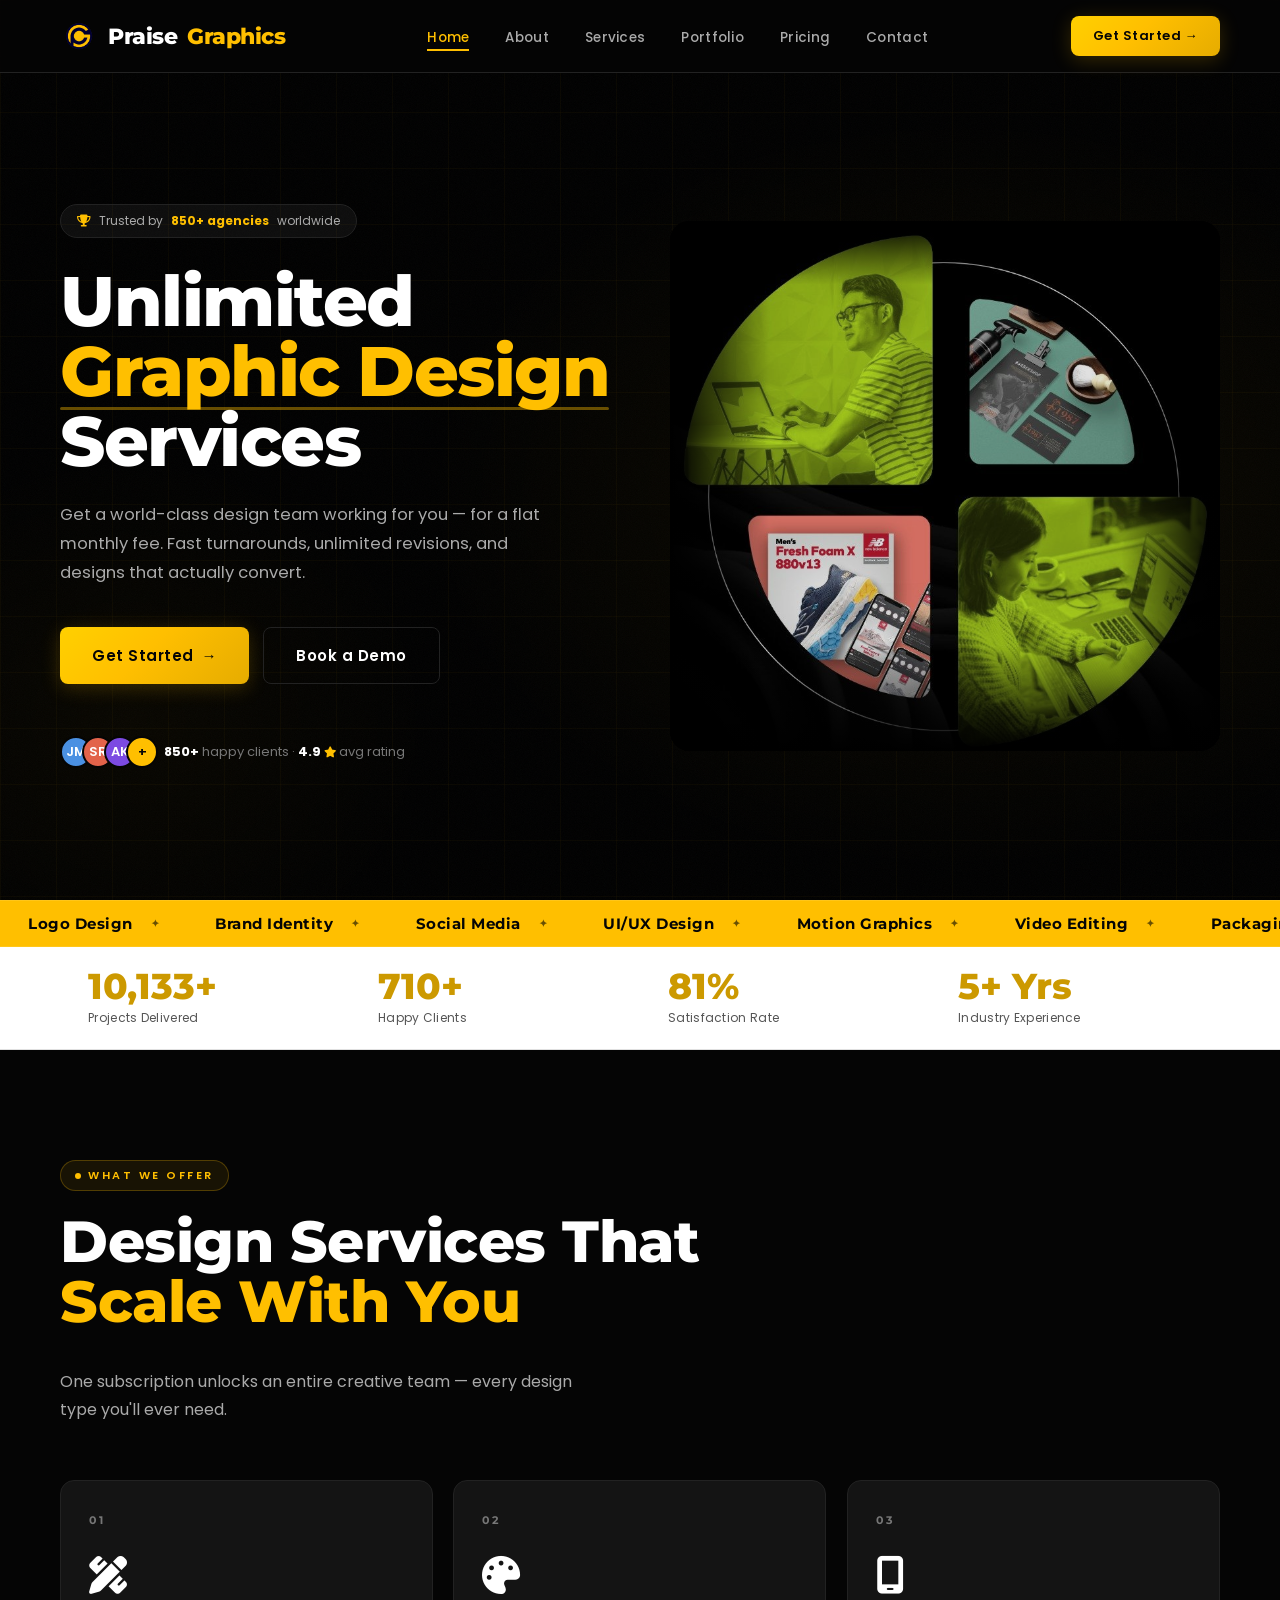
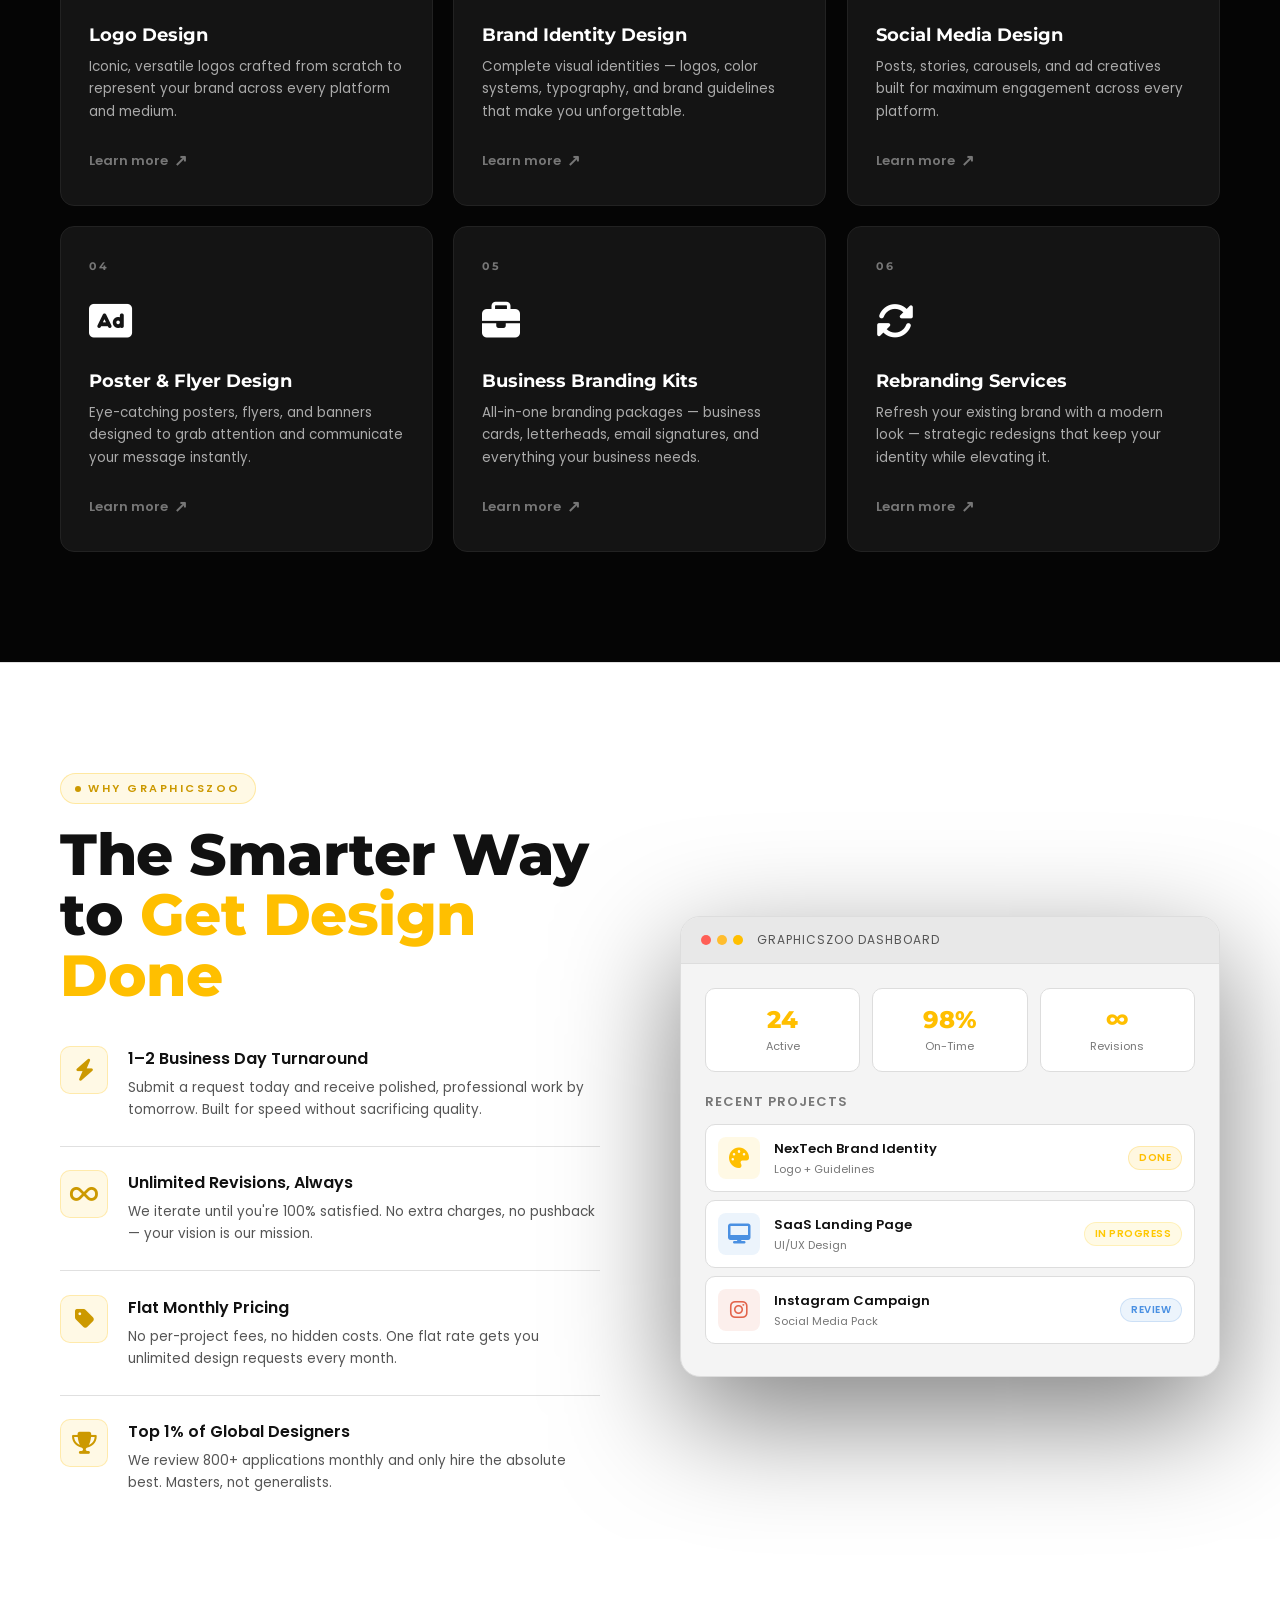
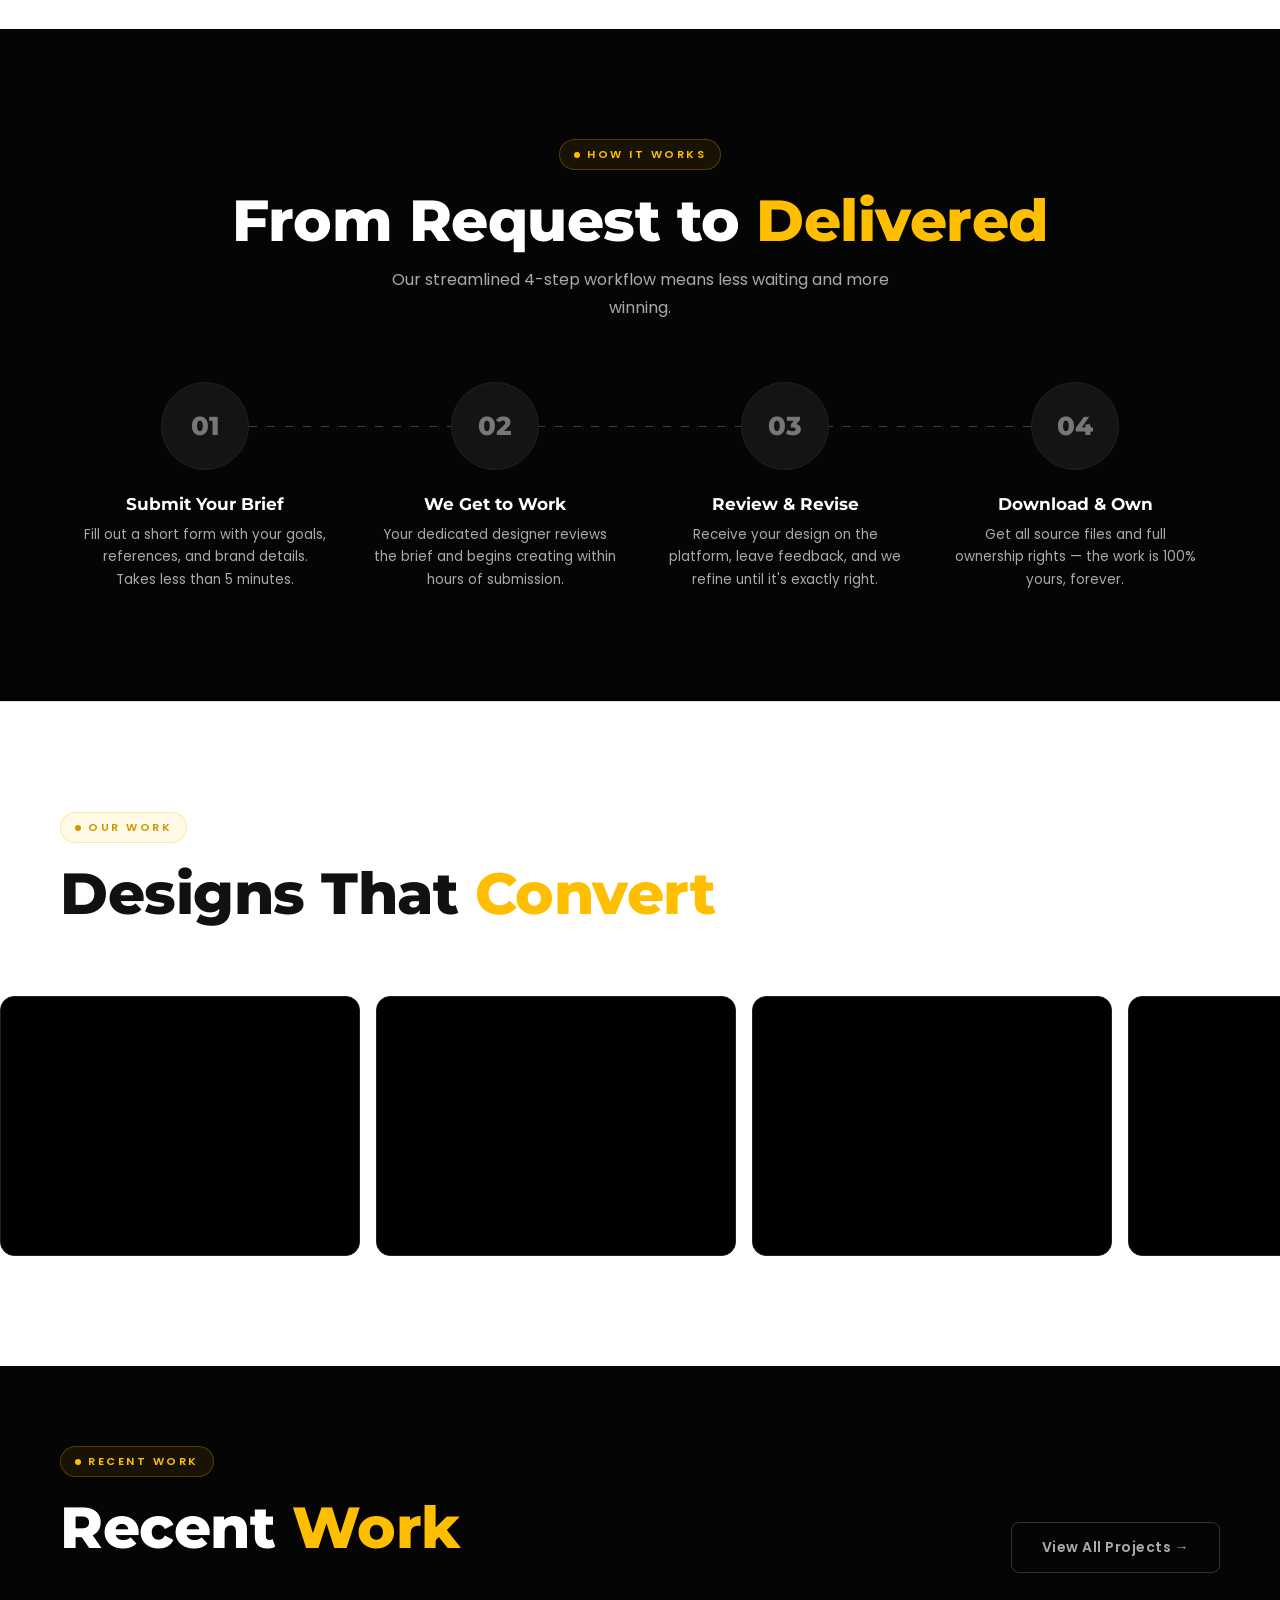
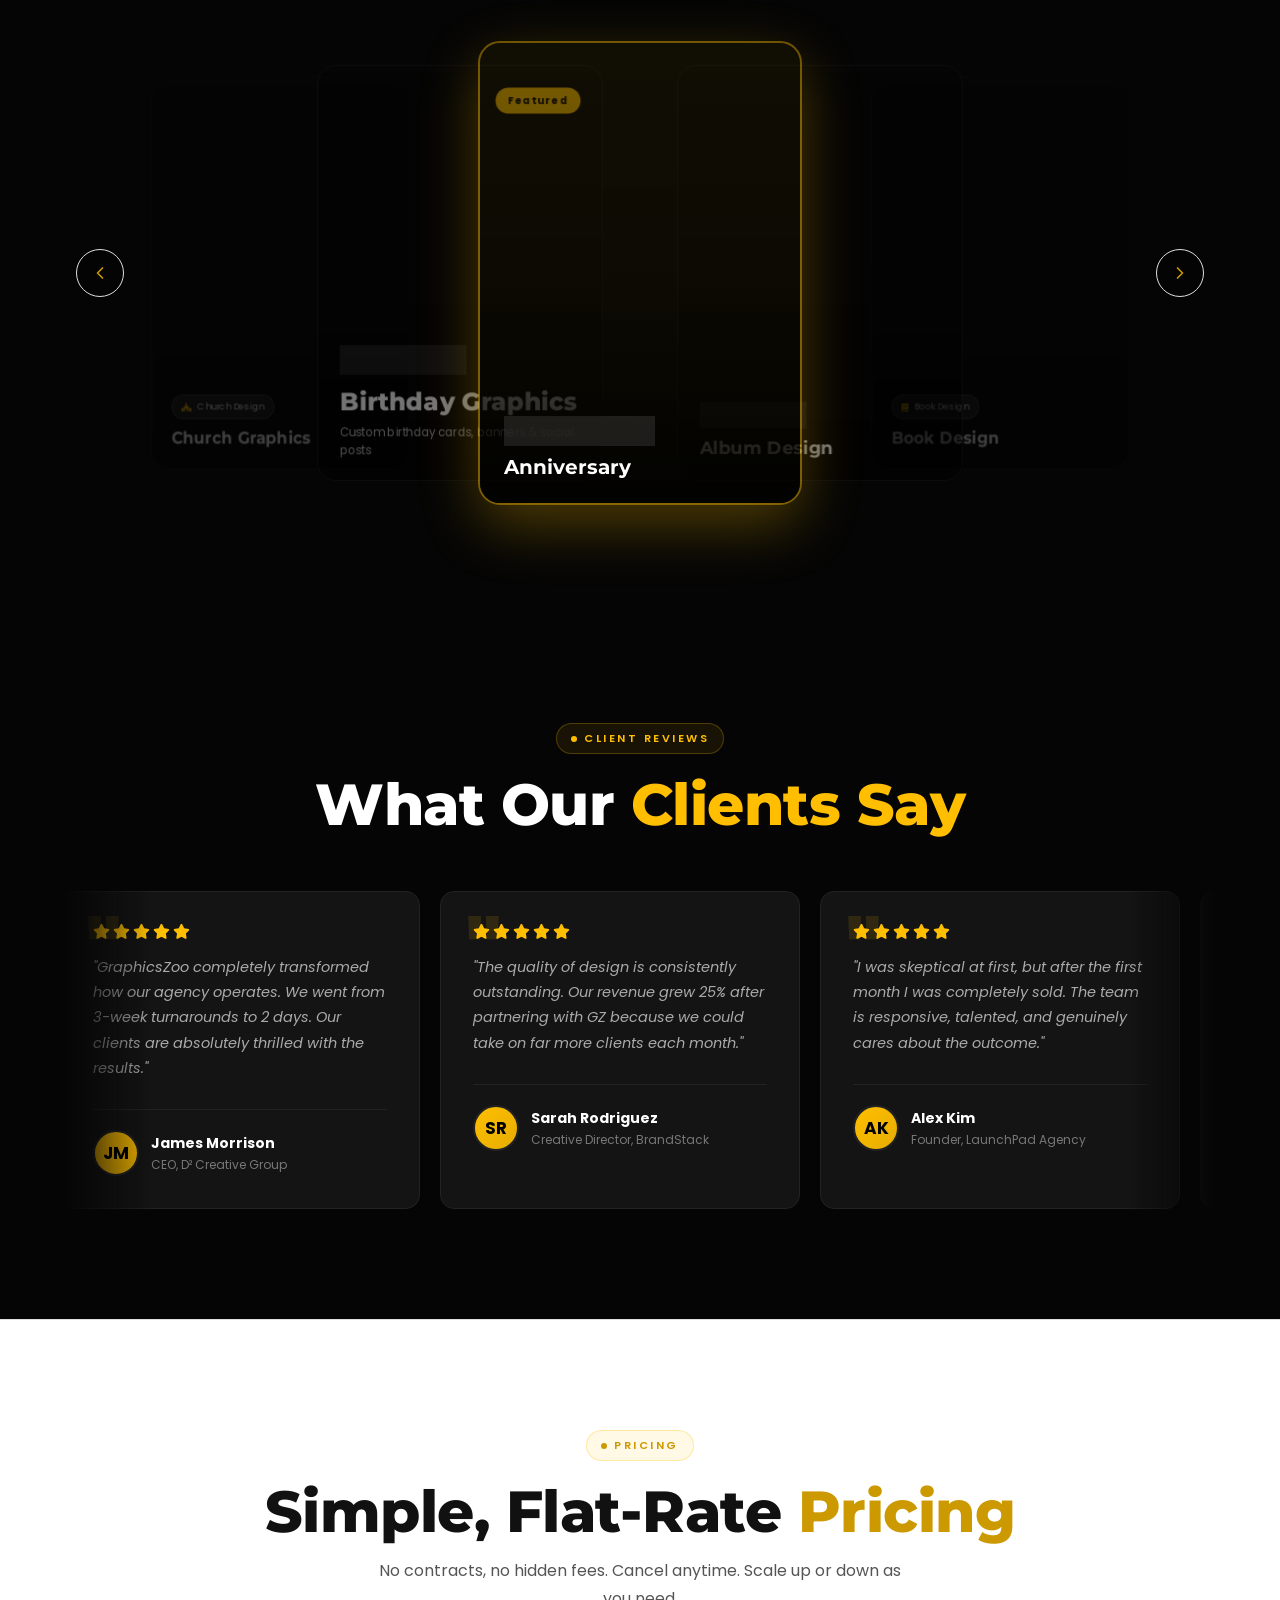
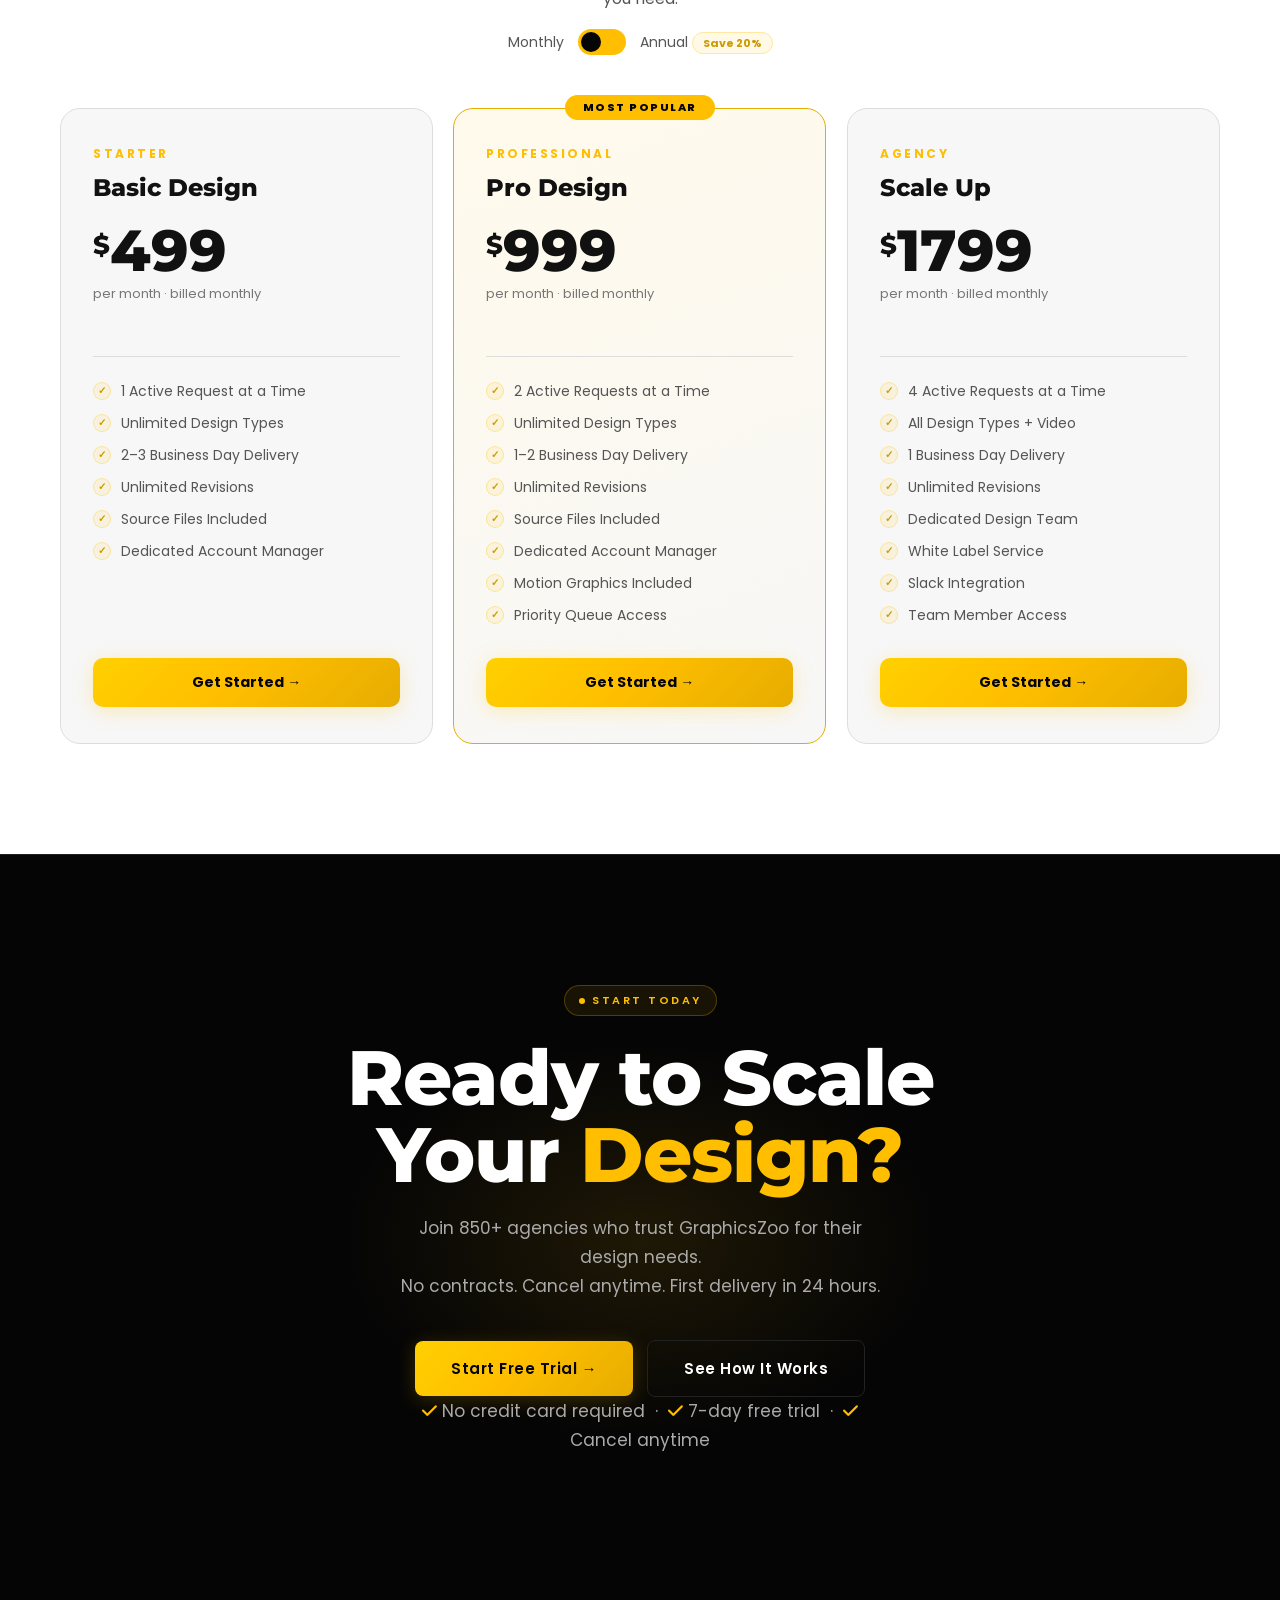
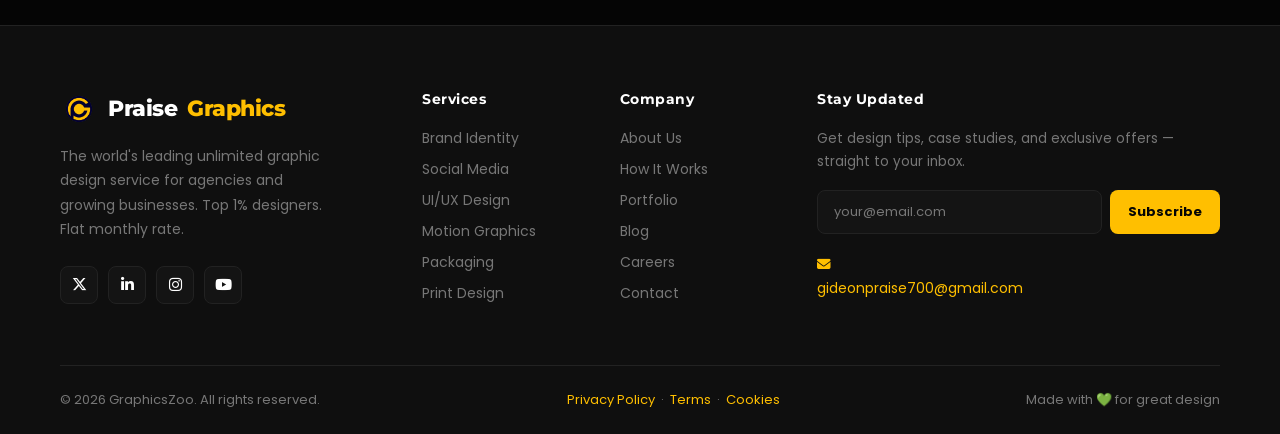
==== commit 29b760da: "added email in footer" ====
--- a/index.html
+++ b/index.html
@@ -1422,6 +1422,50 @@
 
 .check::before { content: '✓'; font-size: 10px; color: var(--lime); font-weight: 700; }
 
+/* PRICING BUTTONS */
+.price-btn {
+  display: flex;
+  align-items: center;
+  justify-content: center;
+  width: 100%;
+  padding: 14px 24px;
+  border-radius: 10px;
+  font-family: 'Poppins', sans-serif;
+  font-size: 14px;
+  font-weight: 700;
+  cursor: pointer;
+  transition: all 0.3s;
+  text-decoration: none;
+  margin-top: auto;
+}
+.price-btn-lime {
+  background: linear-gradient(135deg, #ffd000 0%, #ffbf00 45%, #e6ac00 100%);
+  color: #050505;
+  border: none;
+  box-shadow: 0 4px 20px rgba(255,191,0,0.25);
+}
+.price-btn-lime:hover { transform: translateY(-2px); box-shadow: 0 10px 30px rgba(255,191,0,0.4); }
+.pricing-sec .price-btn-outline {
+  background: linear-gradient(135deg, #ffd000 0%, #ffbf00 45%, #e6ac00 100%);
+  color: #050505;
+  border: none;
+  box-shadow: 0 4px 20px rgba(255,191,0,0.25);
+}
+.pricing-sec .price-btn-outline:hover { transform: translateY(-2px); box-shadow: 0 10px 30px rgba(255,191,0,0.4); }
+
+/* Cards center on mobile */
+@media (max-width: 768px) {
+  .price-card { text-align: center; }
+  .price-plan-name { text-align: center; }
+  .price-feats { text-align: left; }
+  .price-feats li { justify-content: flex-start; }
+  .popular-pill { white-space: nowrap; }
+}
+
+/* card flex so button sticks to bottom */
+.price-card { display: flex; flex-direction: column; }
+.price-feats { flex: 1; }
+
 /* ============================================================
    CTA SECTION
 ============================================================ */
@@ -1658,7 +1702,6 @@
 .price-card:not(.popular) { transition: transform 0.35s cubic-bezier(0.34,1.56,0.64,1), box-shadow 0.35s ease !important; }
 .price-card { display: flex !important; flex-direction: column !important; }
 .price-feats { flex: 1 !important; }
-.pricing-grid .btn-outline { background: var(--lime) !important; color: #050505 !important; border-color: var(--lime) !important; }
 .price-card:not(.popular):hover { transform: translateY(-6px) !important; box-shadow: 0 20px 50px rgba(0,0,0,0.4) !important; }
 .testi-card { transition: transform 0.3s ease, box-shadow 0.3s ease !important; }
 .testi-card:hover { transform: translateY(-5px) !important; box-shadow: 0 16px 40px rgba(0,0,0,0.35) !important; }
@@ -1799,8 +1842,10 @@
   .testi-text { font-size: 13.5px; }
 
   /* PRICING */
-  .pricing-grid { grid-template-columns: 1fr; max-width: 400px; margin: 52px auto 0; }
-  .price-card { padding: 28px 22px; }
+  .pricing-grid { grid-template-columns: 1fr; max-width: 420px; margin: 52px auto 0; }
+  .price-card { padding: 32px 24px; }
+  .price-val { font-size: 52px; }
+  .price-btn { padding: 14px 20px; font-size: 14px; }
 
   /* CTA */
   .cta-glow { display: none; }
@@ -1857,9 +1902,11 @@
   .testi-name { font-size: 13px; }
 
   /* PRICING */
-  .price-card { padding: 22px 16px; }
-  .price-val { font-size: 42px; }
+  .price-card { padding: 24px 18px; }
+  .price-val { font-size: 44px; }
+  .price-card-title { font-size: 20px; }
   .price-feats li { font-size: 13px; }
+  .price-btn { padding: 13px 18px; font-size: 13px; }
 
   /* FOOTER */
   .footer-top { gap: 22px; }
@@ -2572,9 +2619,9 @@
 <section class="pricing-sec section-pad" id="pricing">
   <div class="container">
     <div style="text-align:center;" class="sr">
-      <div class="tag" style="margin:0 auto 20px;"><span class="tag-dot"></span>Pricing</div>
-      <h2 class="section-title">Simple, Flat-Rate <span class="text-lime">Pricing</span></h2>
-      <p class="section-sub" style="margin:0 auto;">No contracts, no hidden fees. Cancel anytime. Scale up or down as you need.</p>
+      <div class="tag" style="margin:0 auto 20px;"><span class="tag-dot" style="background:#cc9900;"></span>Pricing</div>
+      <h2 class="section-title" style="color:#111;">Simple, Flat-Rate <span style="color:#cc9900;">Pricing</span></h2>
+      <p class="section-sub" style="margin:0 auto;color:#555;">No contracts, no hidden fees. Cancel anytime. Scale up or down as you need.</p>
       <div class="pricing-toggle" style="justify-content:center;margin-top:16px;">
         <span>Monthly</span>
         <div class="toggle-pill"></div>
@@ -2583,6 +2630,7 @@
     </div>
 
     <div class="pricing-grid">
+
       <!-- Starter -->
       <div class="price-card sr">
         <div class="price-plan-name">Starter</div>
@@ -2598,7 +2646,7 @@
           <li><span class="check"></span>Source Files Included</li>
           <li><span class="check"></span>Dedicated Account Manager</li>
         </ul>
-        <a href="#cta" class="btn btn-outline" style="width:100%;justify-content:center;">Get Started →</a>
+        <a href="#cta" class="price-btn price-btn-outline">Get Started →</a>
       </div>
 
       <!-- Pro (popular) -->
@@ -2619,7 +2667,7 @@
           <li><span class="check"></span>Motion Graphics Included</li>
           <li><span class="check"></span>Priority Queue Access</li>
         </ul>
-        <a href="#cta" class="btn btn-lime" style="width:100%;justify-content:center;">Get Started →</a>
+        <a href="#cta" class="price-btn price-btn-lime">Get Started →</a>
       </div>
 
       <!-- Agency -->
@@ -2639,8 +2687,9 @@
           <li><span class="check"></span>Slack Integration</li>
           <li><span class="check"></span>Team Member Access</li>
         </ul>
-        <a href="#cta" class="btn btn-outline" style="width:100%;justify-content:center;">Get Started →</a>
-      </div>
+        <a href="#cta" class="price-btn price-btn-outline">Get Started →</a>
+      </div>
+
     </div>
   </div>
 </section>
@@ -2715,7 +2764,7 @@
             <button>Subscribe</button>
           </div>
         </div>
-        <p style="margin-top:20px;"><i class="fa-solid fa-envelope" style="color:var(--lime);"></i> <a href="/cdn-cgi/l/email-protection#94fcf1f8f8fbd4f3e6f5e4fcfdf7e7eefbfbbaf7fbf9"><span class="__cf_email__" data-cfemail="3d55585151527d5a4f5c4d55545e4e475252135e5250">[email&#160;protected]</span></a></p>
+        <p style="margin-top:20px;"><i class="fa-solid fa-envelope" style="color:var(--lime);"></i> <a href="mailto:gideonpraise700@gmail.com" style="color:var(--lime);">gideonpraise700@gmail.com</a></p>
       </div>
     </div>
 
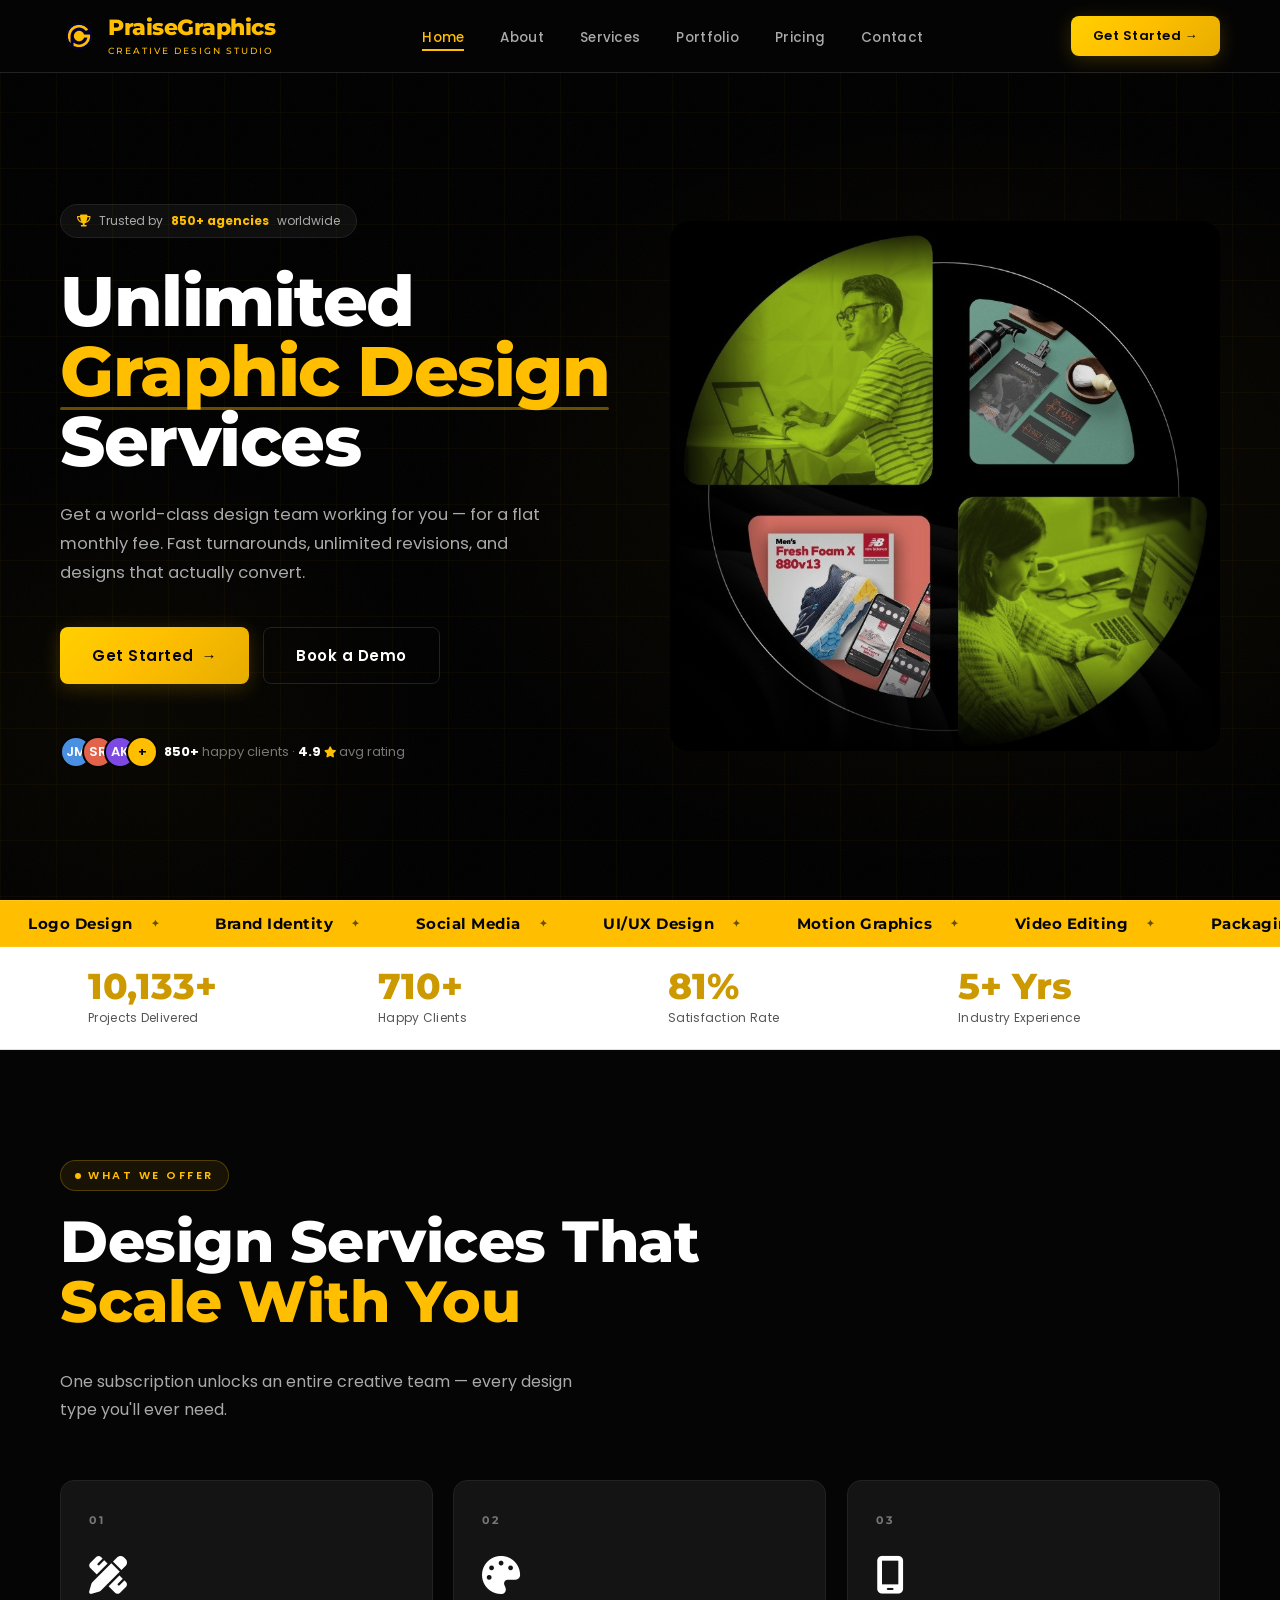
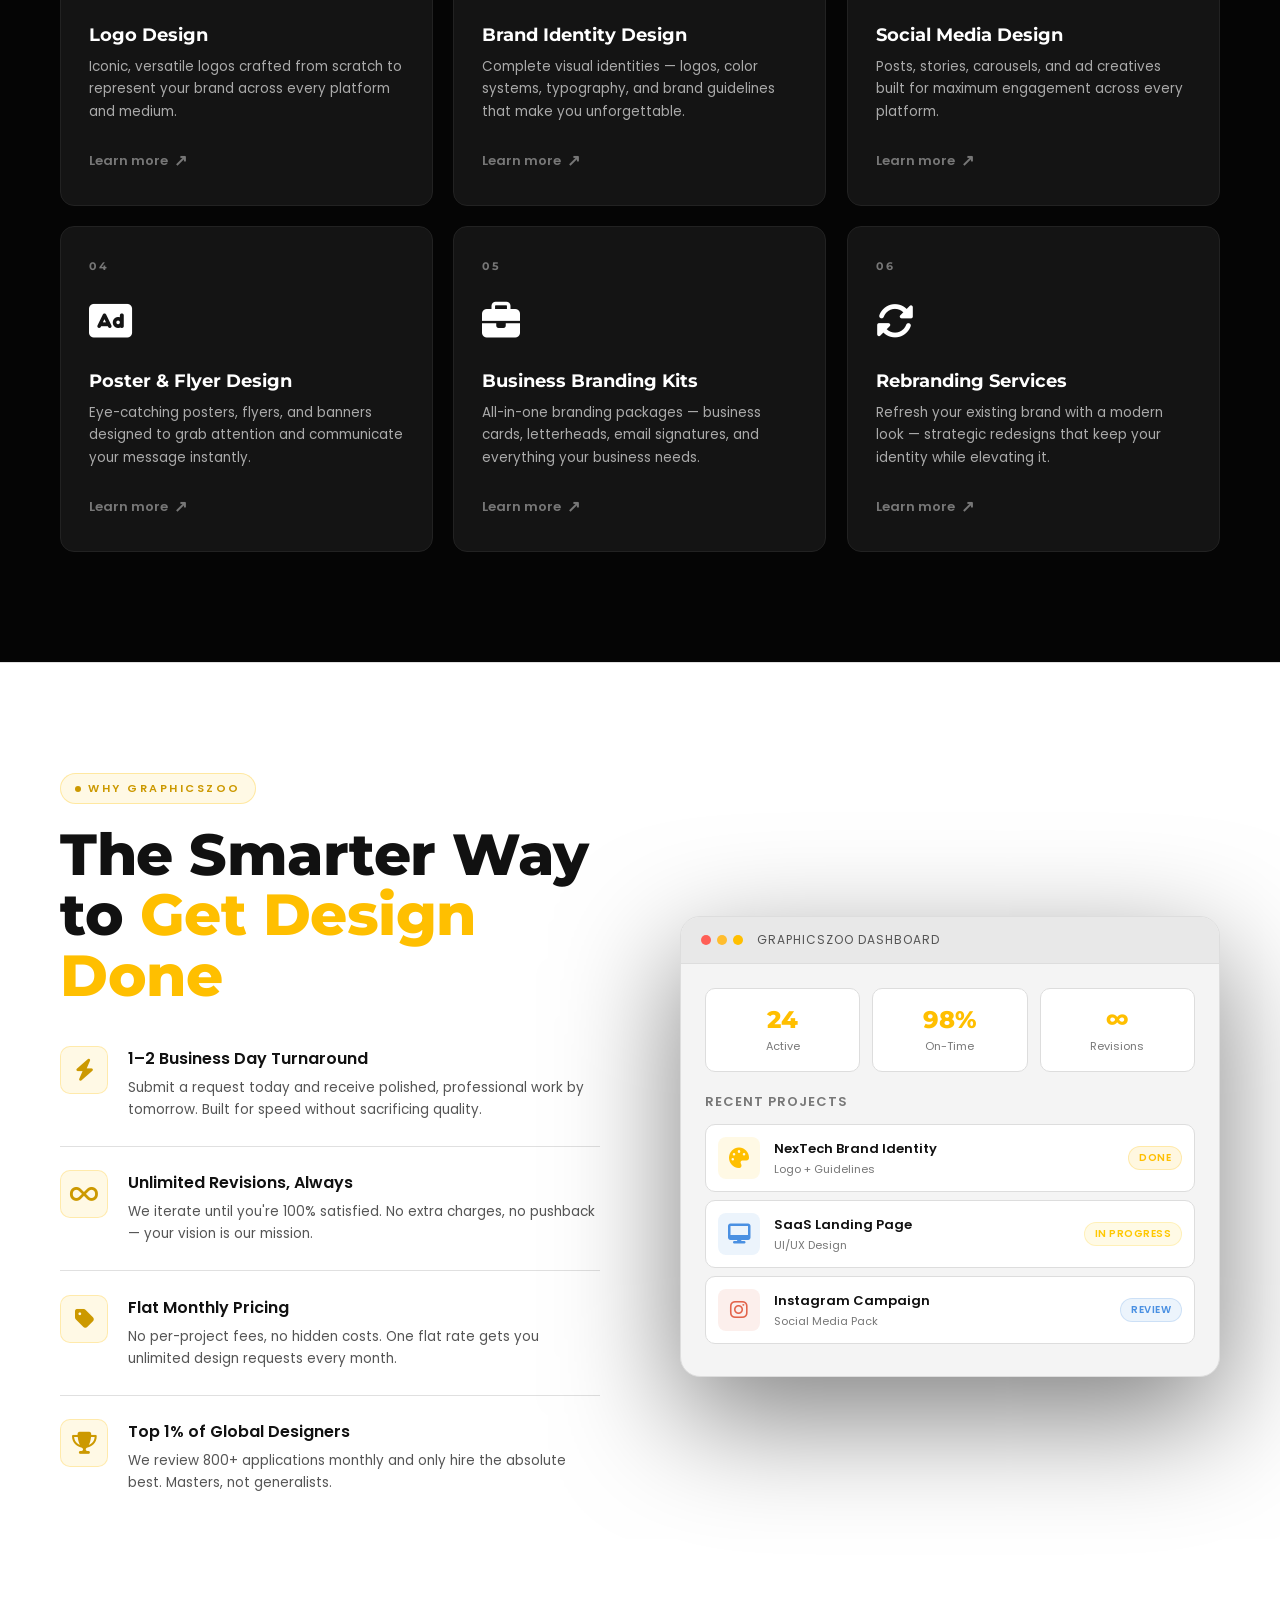
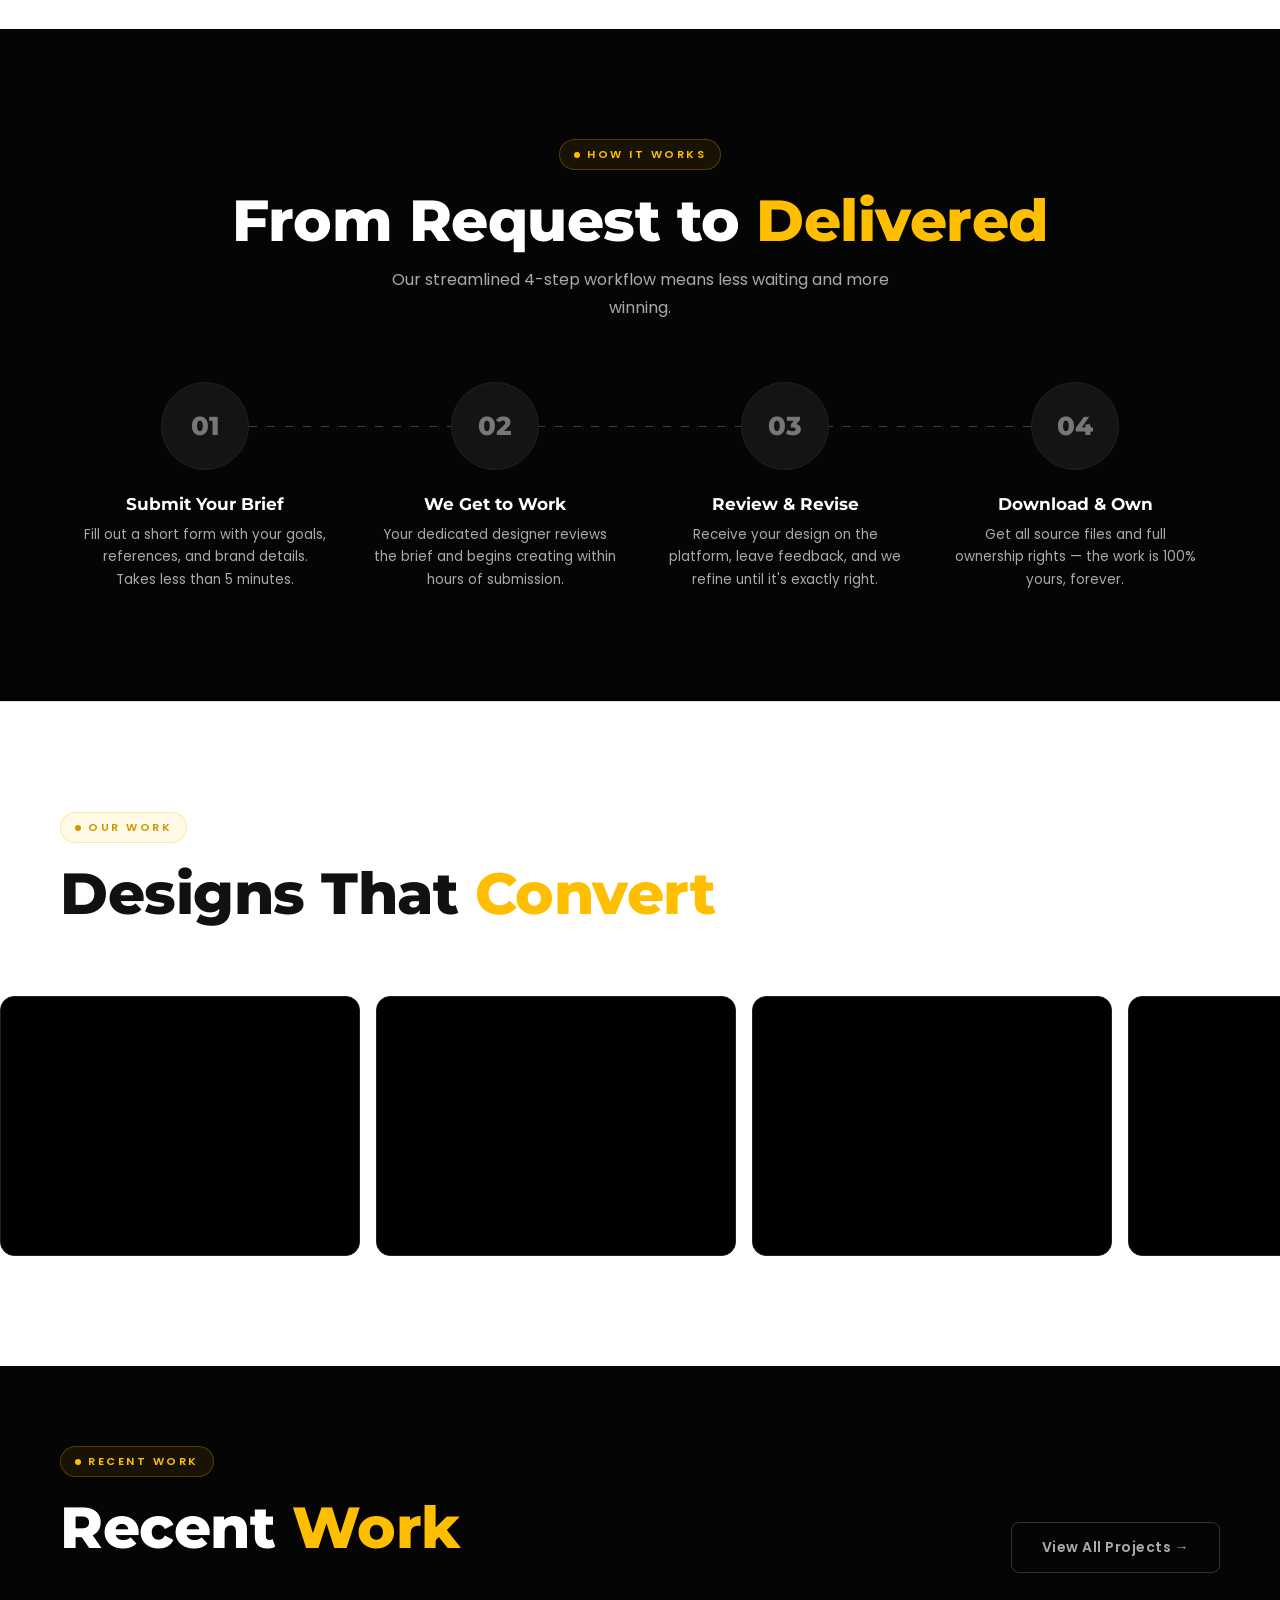
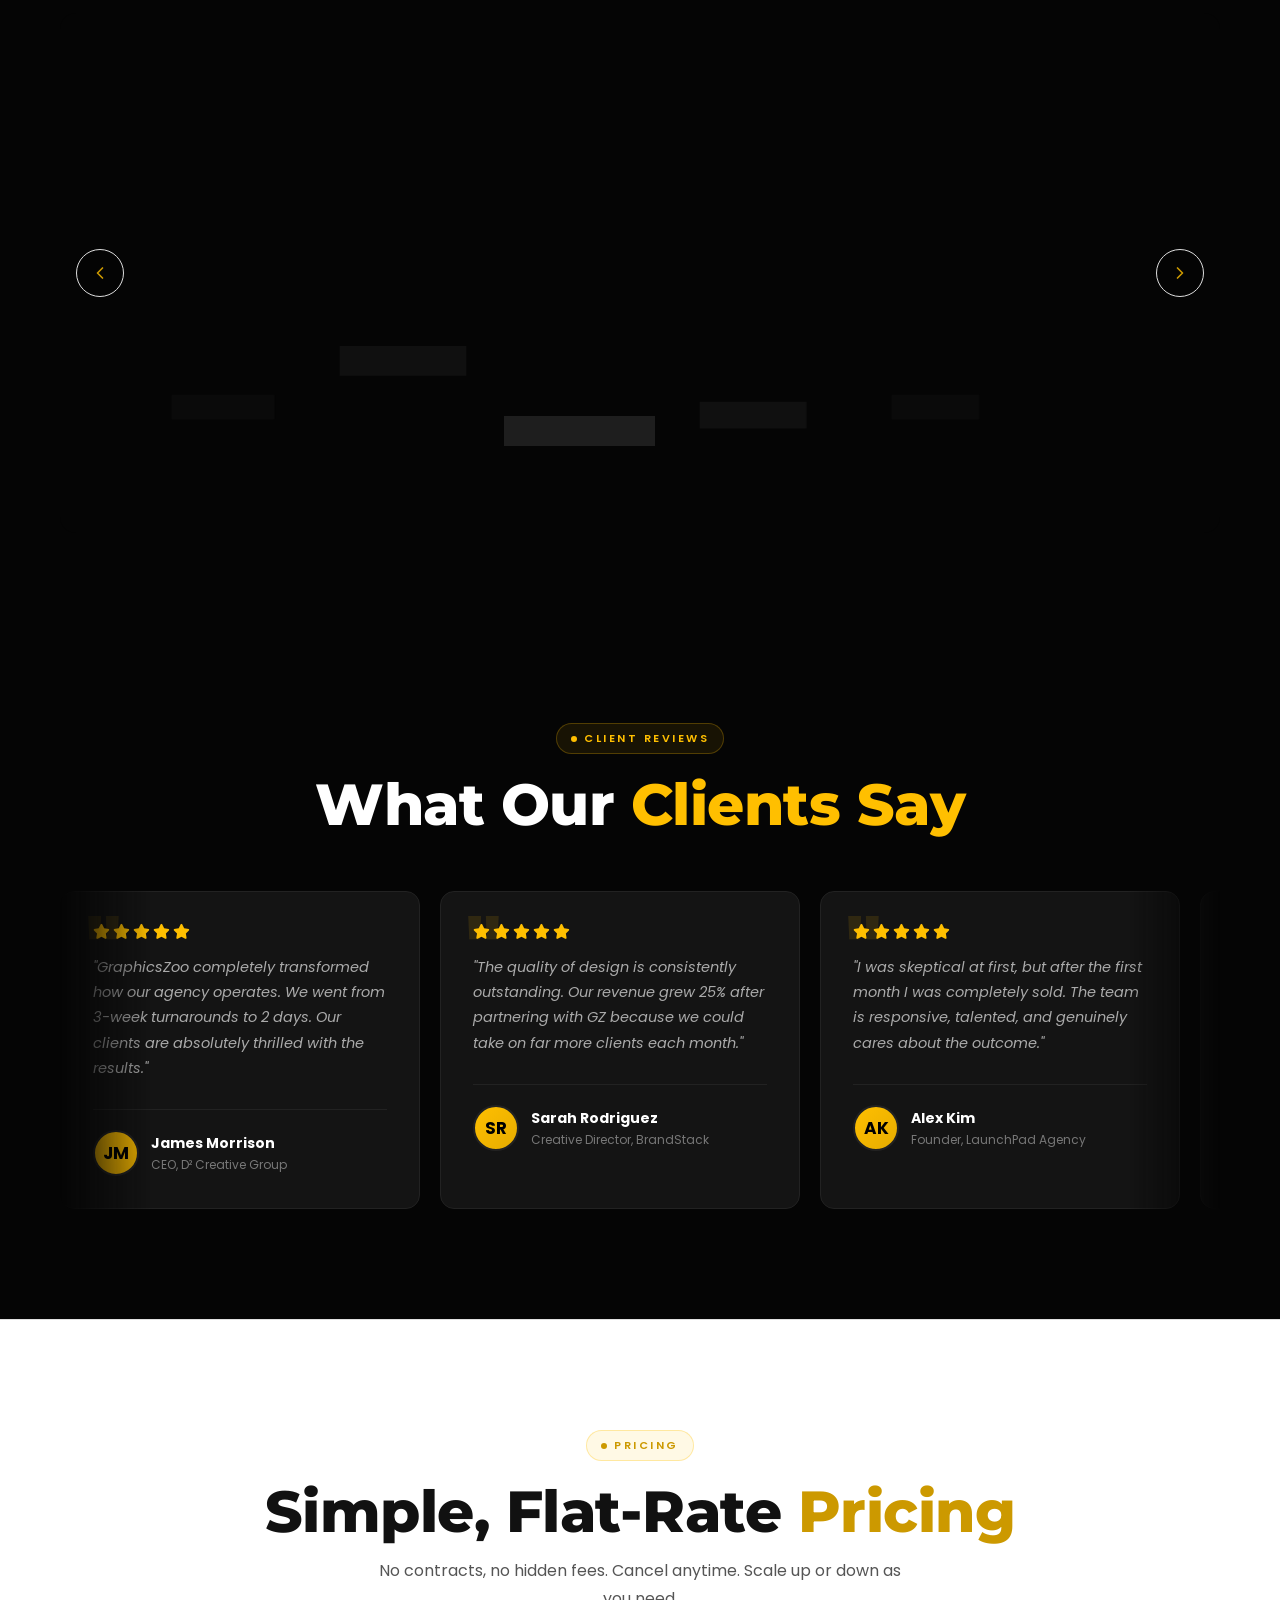
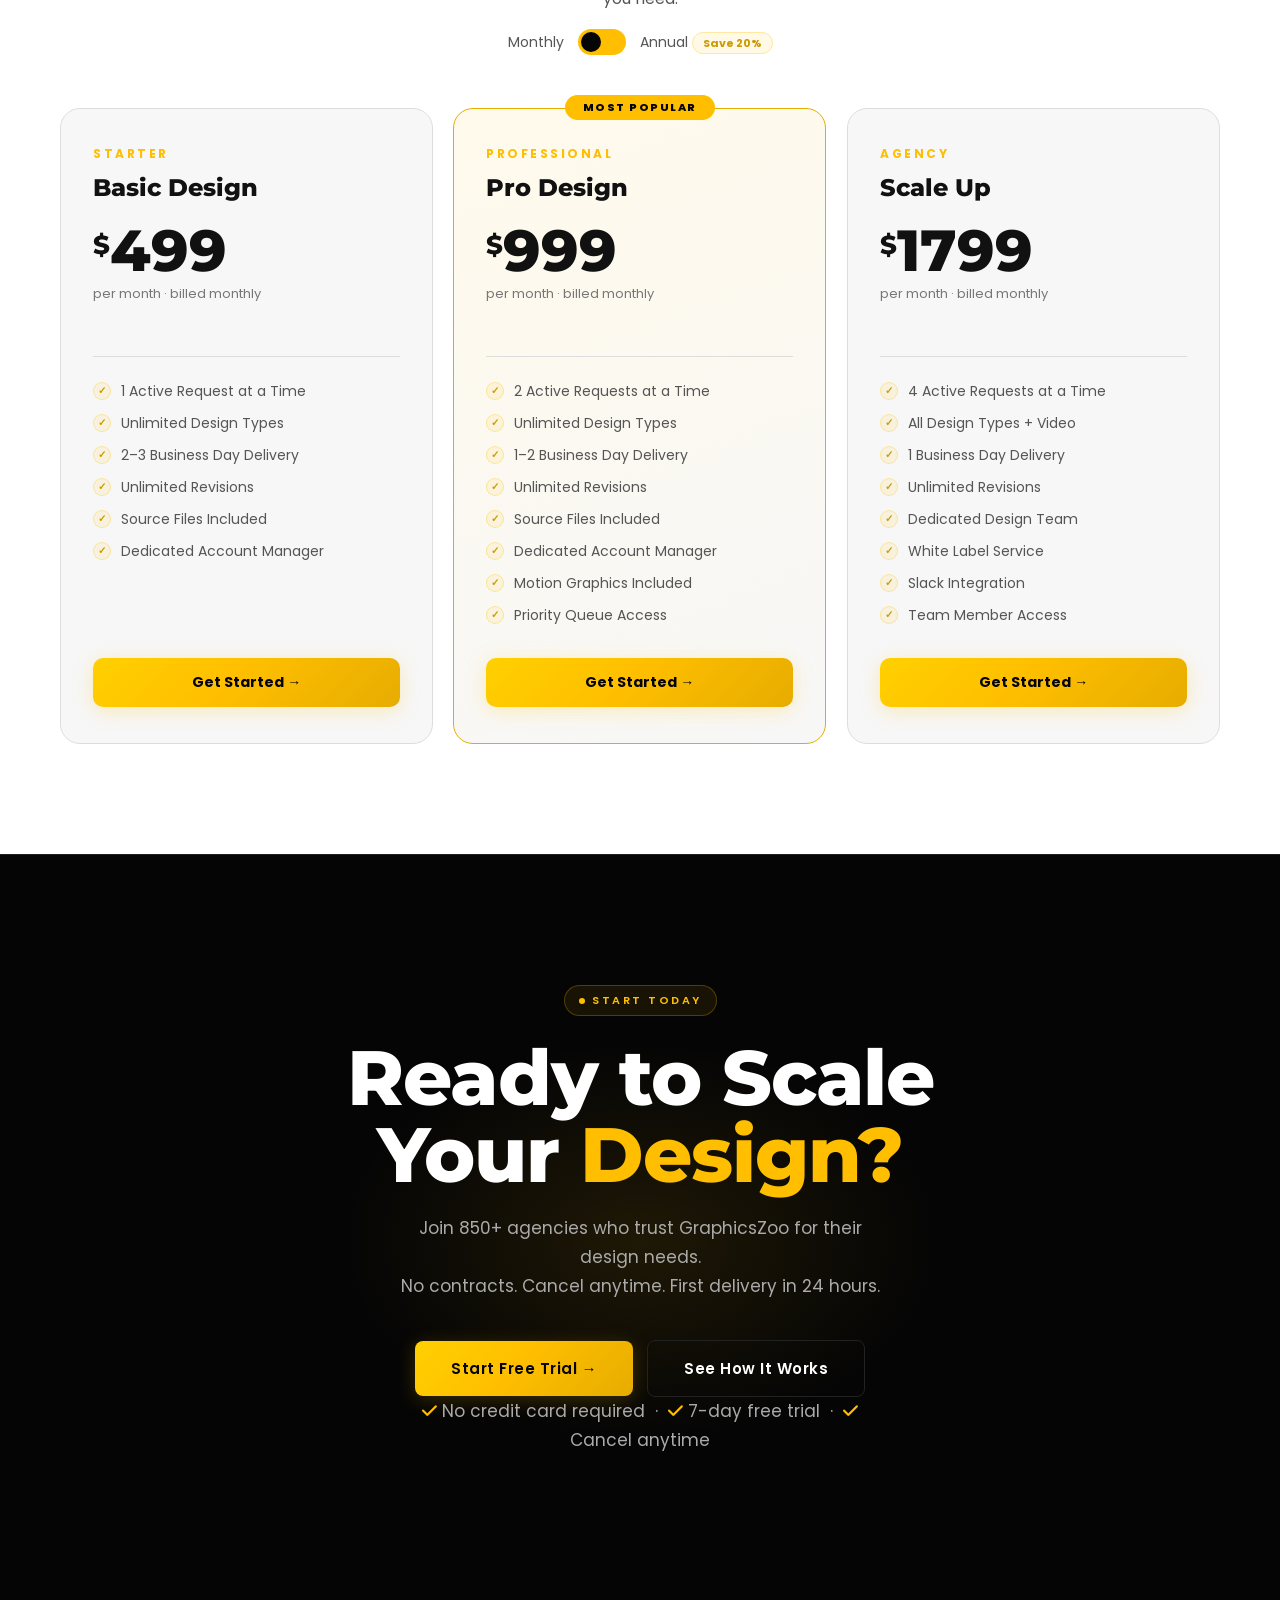
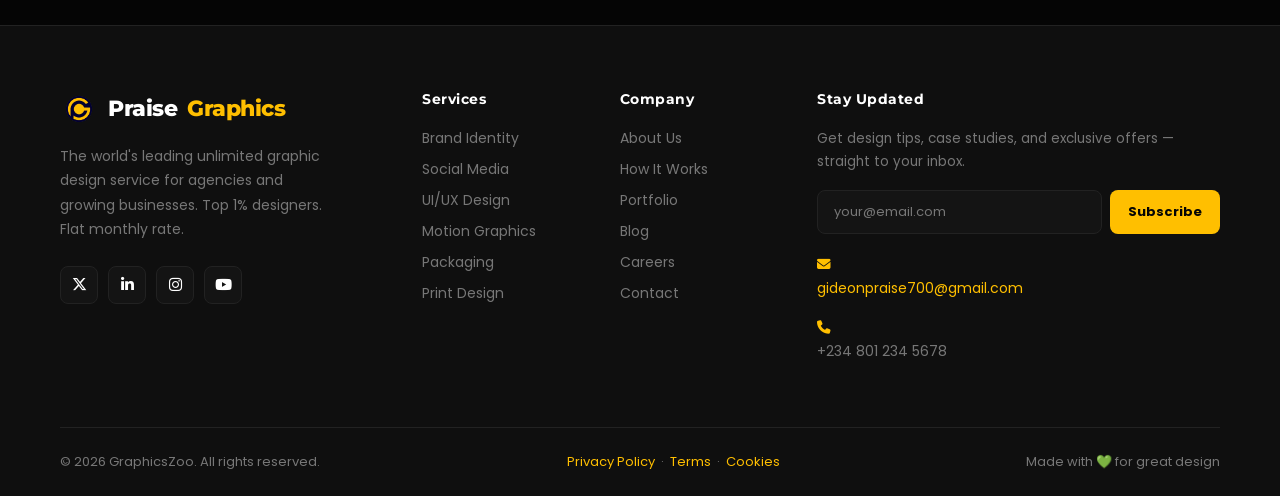
==== commit 217413a9: "Add dummy contact number in footer" ====
--- a/index.html
+++ b/index.html
@@ -176,6 +176,30 @@
   letter-spacing: -0.5px;
 }
 
+.logo-text-wrap {
+  display: flex;
+  flex-direction: column;
+  line-height: 1;
+  gap: 4px;
+}
+
+.logo-name-line {
+  display: block;
+  font-size: 22px;
+  font-weight: 800;
+  letter-spacing: -0.5px;
+  line-height: 1;
+}
+
+.logo-tagline {
+  font-size: 9px;
+  font-weight: 500;
+  letter-spacing: 2px;
+  text-transform: uppercase;
+  color: var(--gray);
+  margin-top: 3px;
+}
+
 .logo-mark {
   width: 38px; height: 38px;
   background: transparent;
@@ -1973,7 +1997,7 @@
   <nav class="container">
     <a href="#home" class="logo">
       <div class="logo-mark" style="overflow:hidden;padding:0;"><img src="gallery/1714665825236.png" alt="PG" style="width:100%;height:100%;object-fit:cover;border-radius:9px;"></div>
-      Praise<span>Graphics</span>
+      <div class="logo-text-wrap"><span class="logo-name-line">Praise<span>Graphics</span></span><span class="logo-tagline">Creative Design Studio</span></div>
     </a>
 
     <ul class="nav-menu">
@@ -2765,6 +2789,7 @@
           </div>
         </div>
         <p style="margin-top:20px;"><i class="fa-solid fa-envelope" style="color:var(--lime);"></i> <a href="mailto:gideonpraise700@gmail.com" style="color:var(--lime);">gideonpraise700@gmail.com</a></p>
+        <p style="margin-top:10px;"><i class="fa-solid fa-phone" style="color:var(--lime);"></i> <a href="tel:+2348012345678" style="color:var(--gray);">+234 801 234 5678</a></p>
       </div>
     </div>
 
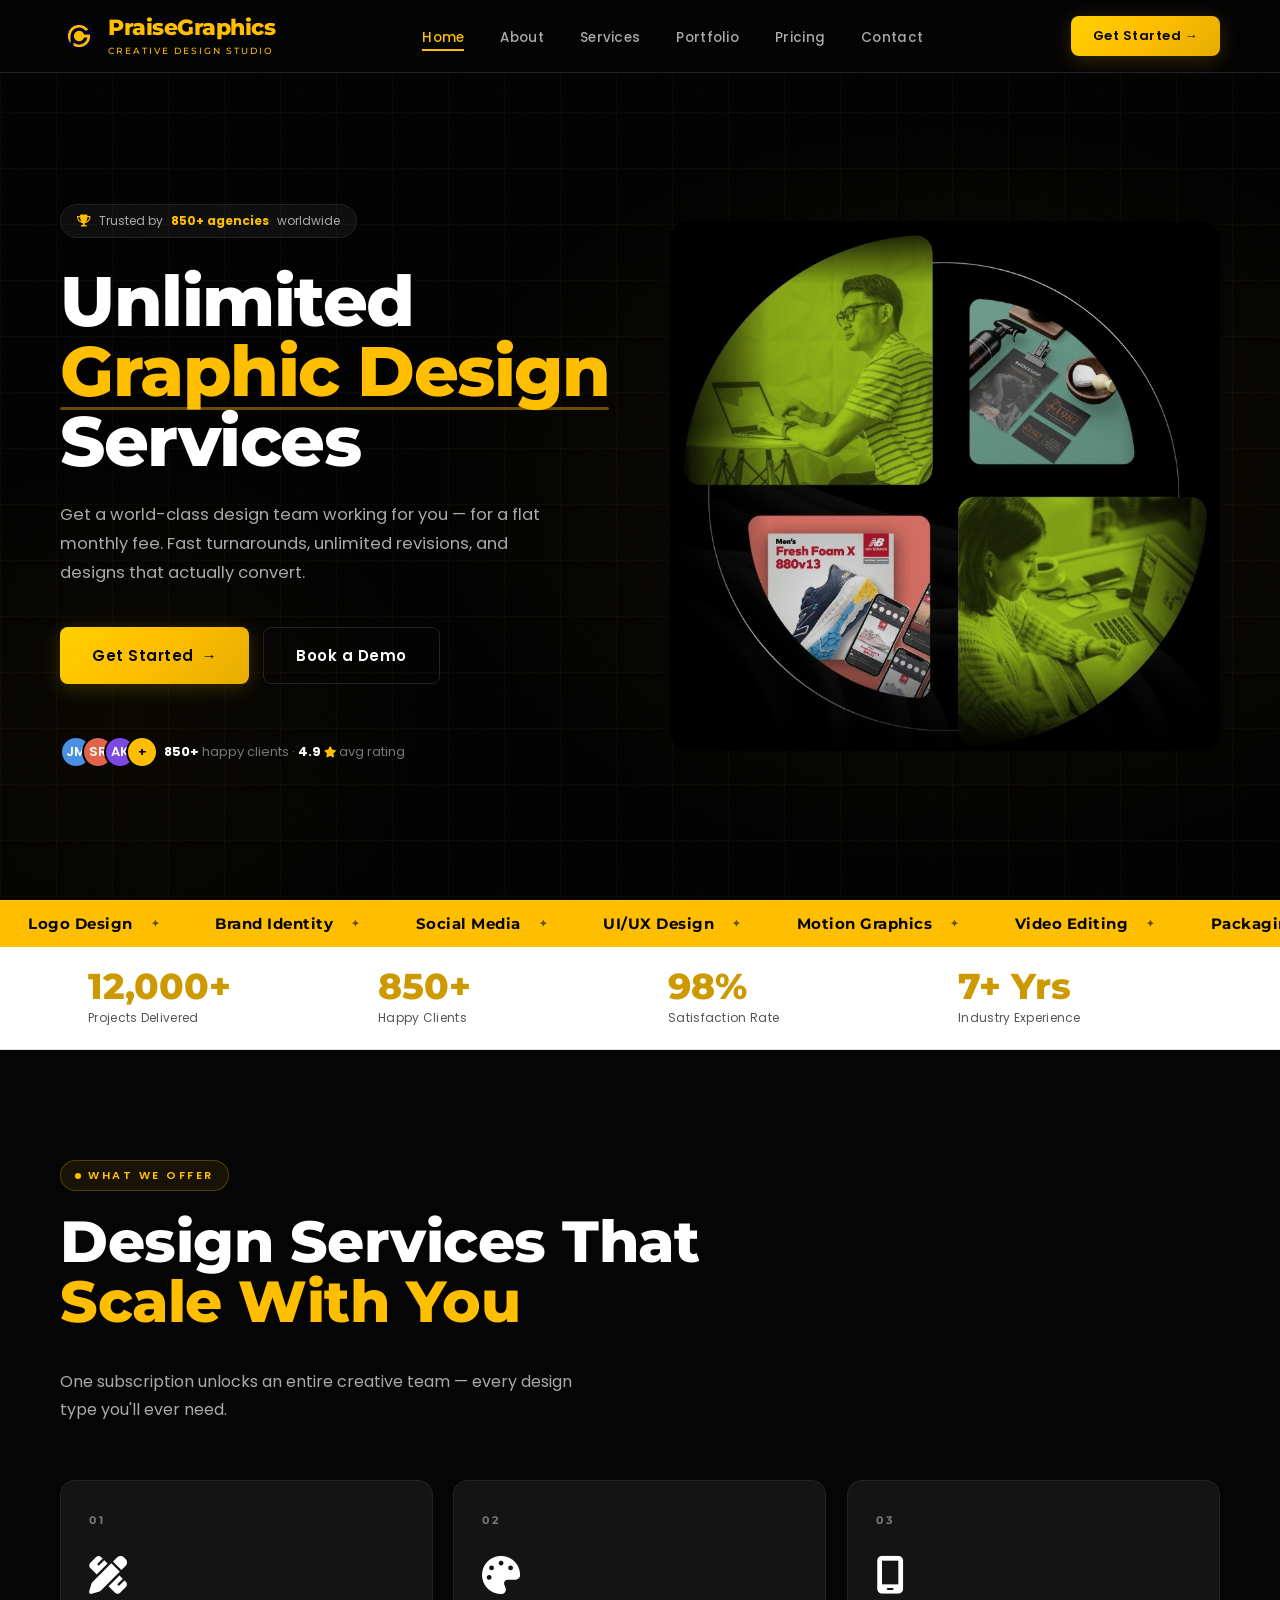
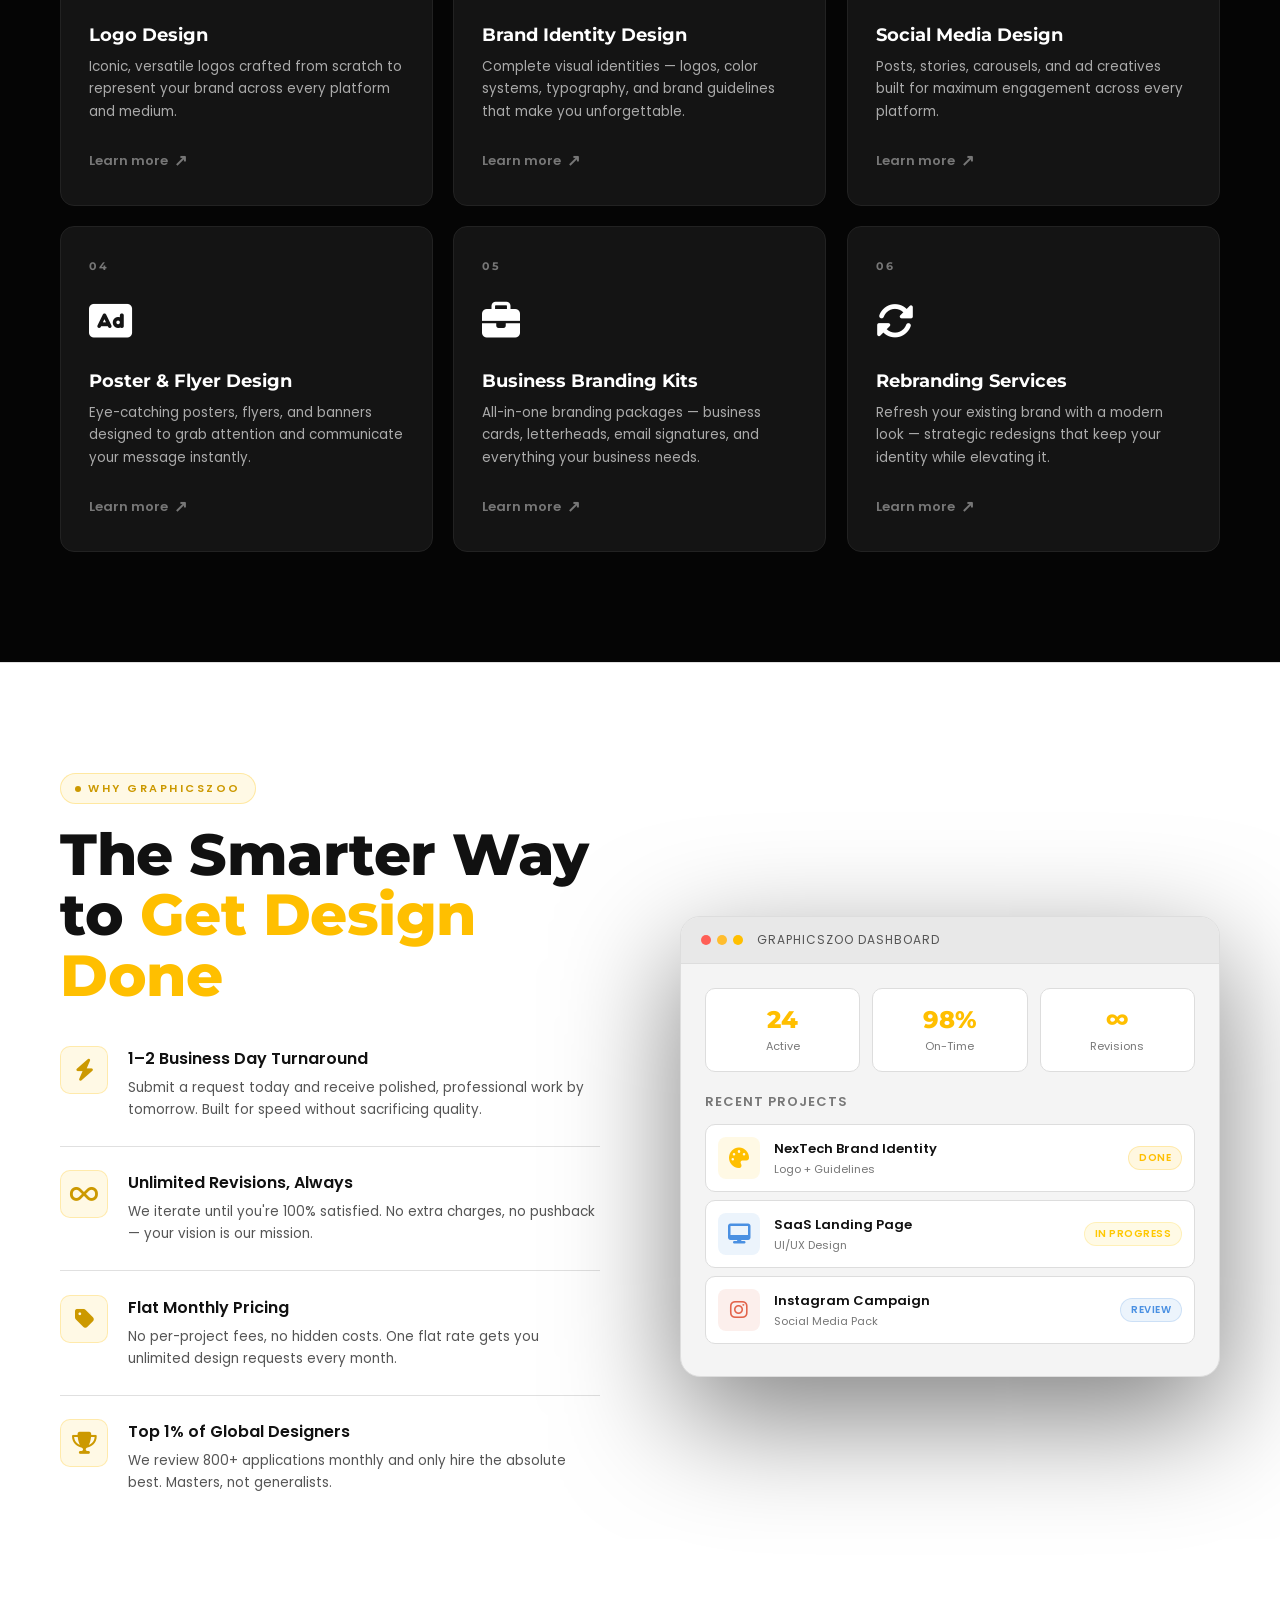
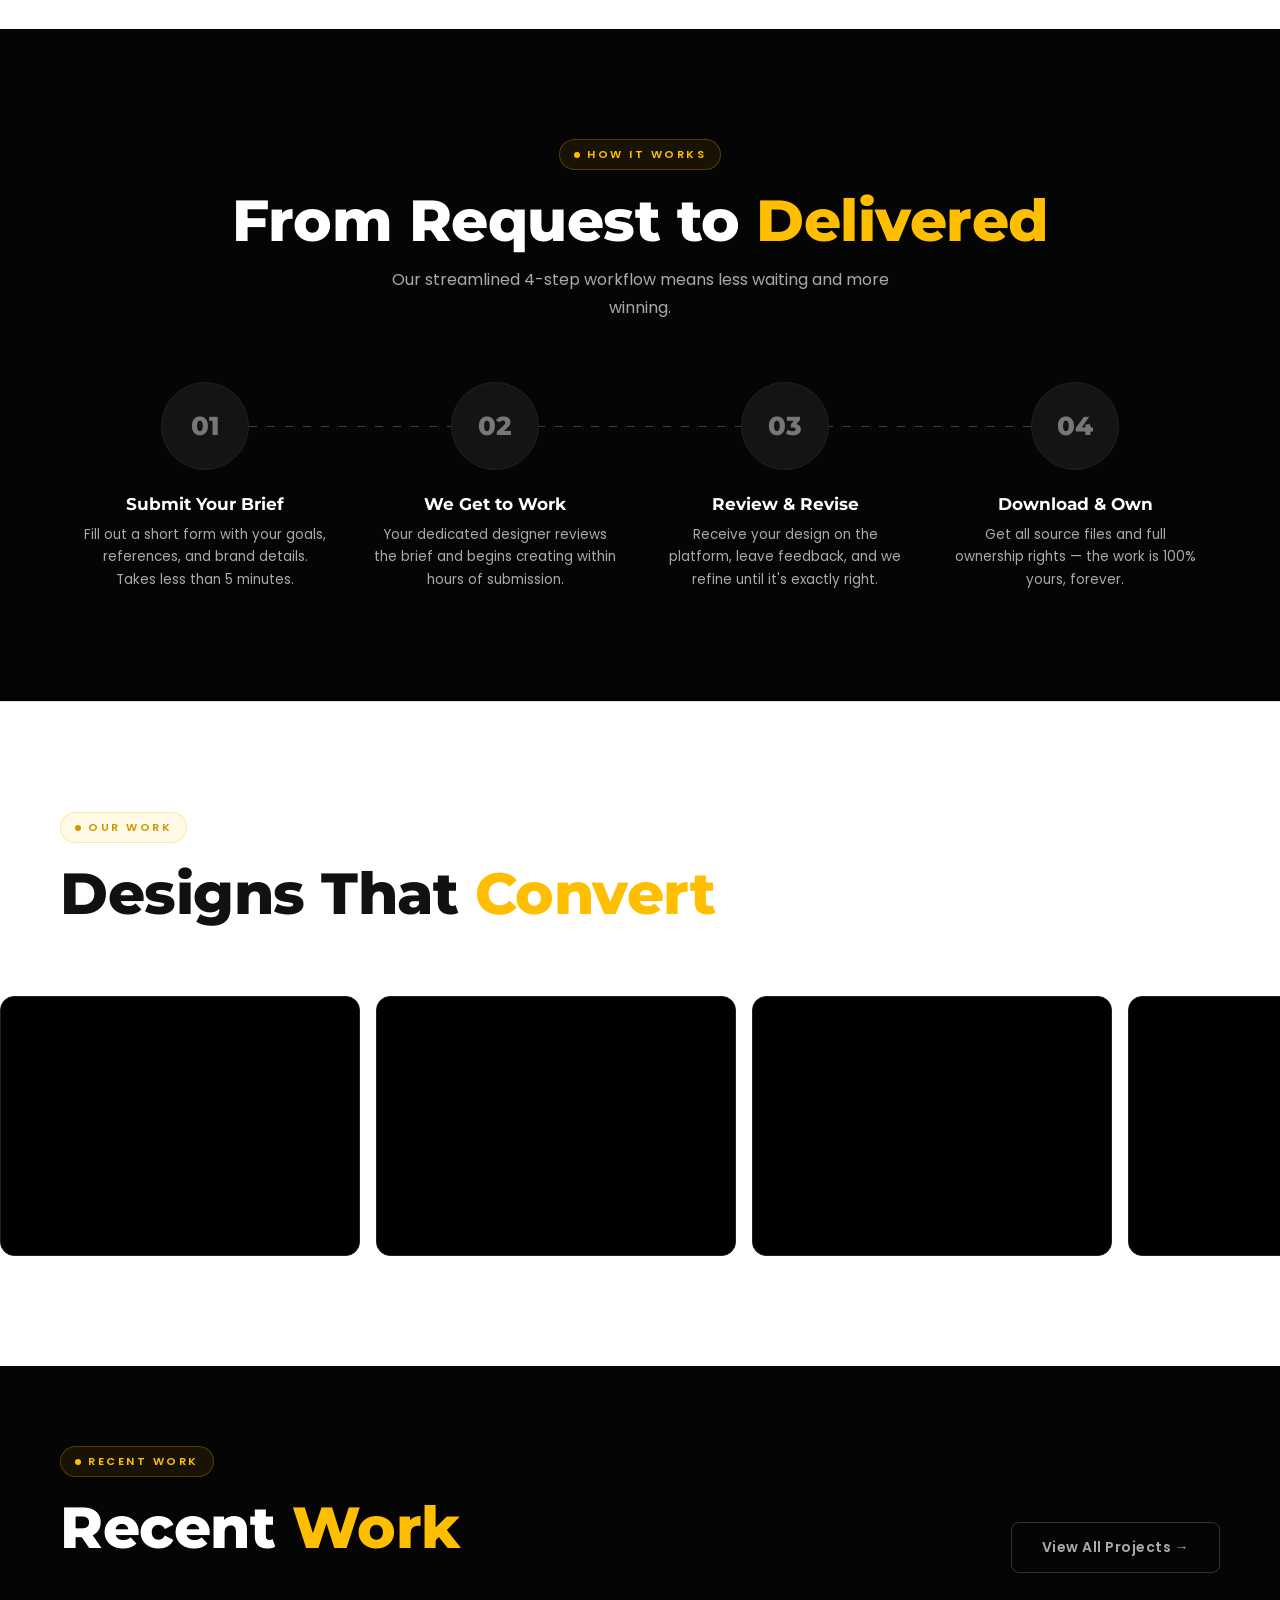
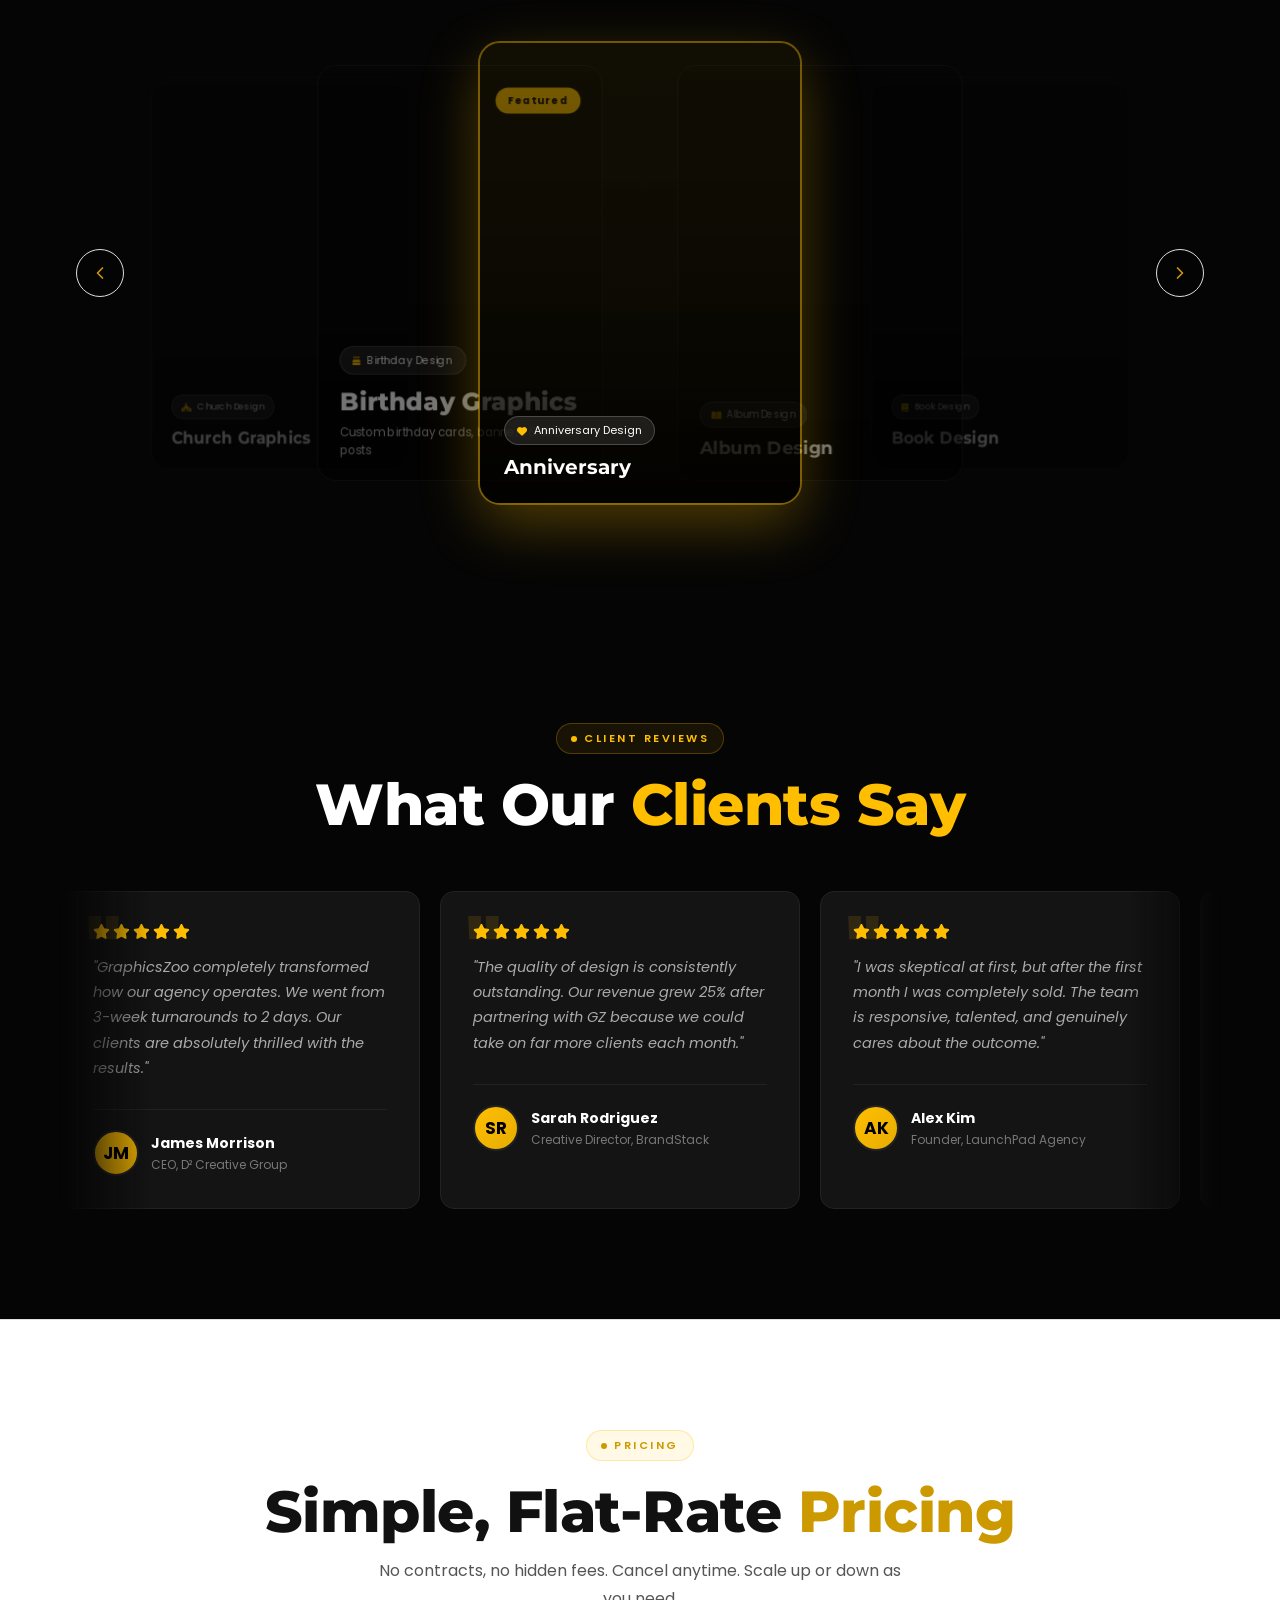
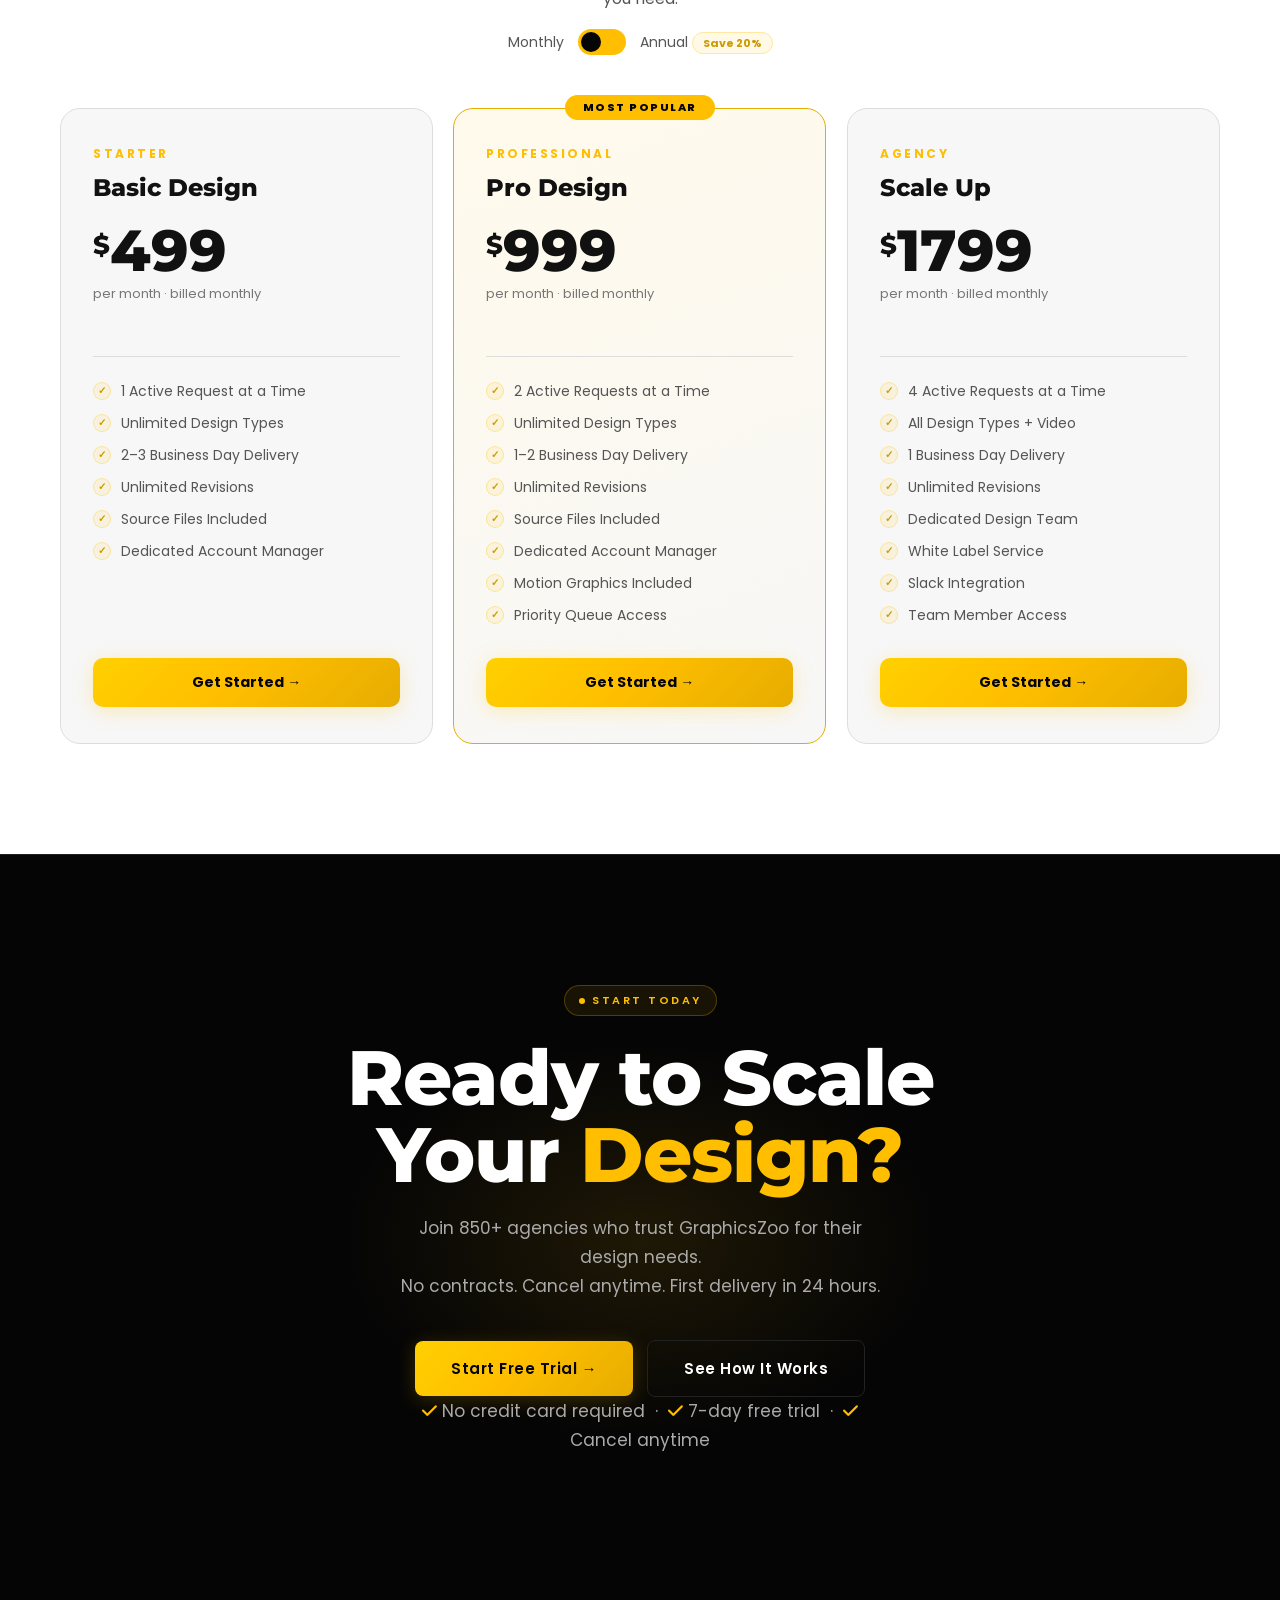
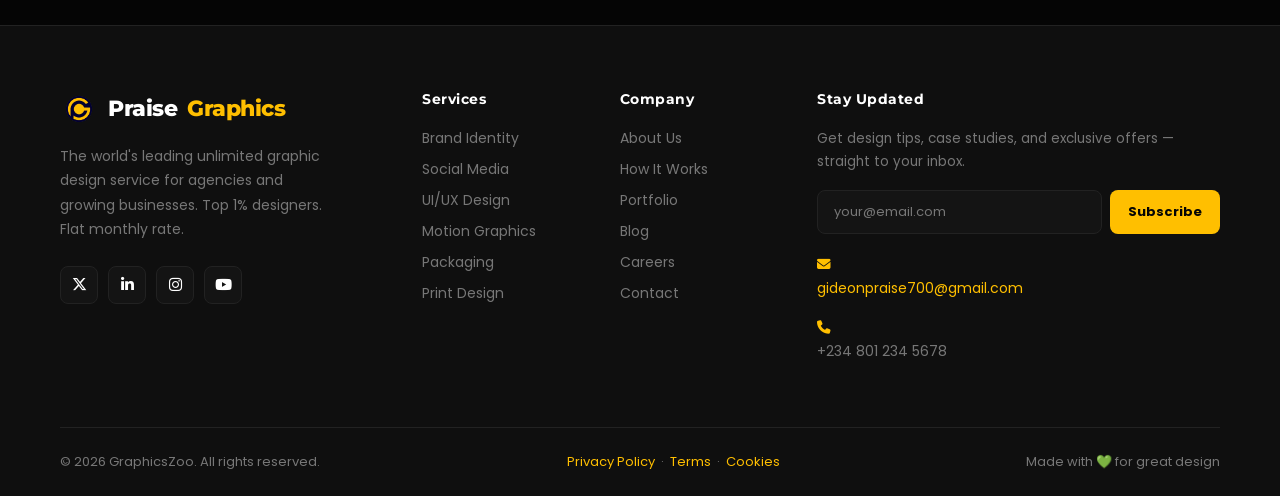
==== commit 64c02f5b: "fixed monthly button and images of home page" ====
--- a/index.html
+++ b/index.html
@@ -1150,9 +1150,12 @@
   padding: 20px;
   opacity: 0;
   transition: opacity 0.4s;
-}
-
-.port-item:hover .port-overlay { opacity: 1; }
+  pointer-events: none;
+}
+
+.port-item:hover .port-overlay { opacity: 0; }
+
+.port-item:hover { transform: scale(1.02); border-color: rgba(255,191,0,0.4); box-shadow: 0 8px 30px rgba(255,191,0,0.15); }
 
 .port-info-title { font-size: 15px; font-weight: 700; }
 .port-info-cat {
@@ -1330,9 +1333,10 @@
   position: absolute;
   top: 3px; left: 3px;
   width: 20px; height: 20px;
-  background: var(--black);
+  background: #050505;
   border-radius: 50%;
-  transition: transform 0.3s;
+  transition: transform 0.3s ease;
+  transform: translateX(0);
 }
 
 .save-badge {
@@ -1686,8 +1690,65 @@
 .footer-bottom a:hover { text-decoration: underline; }
 
 /* ============================================================
-   SCROLL REVEAL
+   LIGHTBOX
 ============================================================ */
+.lightbox-overlay {
+  display: none;
+  position: fixed;
+  inset: 0;
+  background: rgba(0,0,0,0.92);
+  z-index: 9999;
+  align-items: center;
+  justify-content: center;
+  padding: 20px;
+  cursor: zoom-out;
+  backdrop-filter: blur(6px);
+}
+.lightbox-overlay.open { display: flex; }
+.lightbox-img-wrap {
+  position: relative;
+  max-width: 90vw;
+  max-height: 90vh;
+  animation: lbZoomIn 0.3s cubic-bezier(0.34,1.56,0.64,1) both;
+}
+@keyframes lbZoomIn {
+  from { opacity: 0; transform: scale(0.85); }
+  to   { opacity: 1; transform: scale(1); }
+}
+.lightbox-img-wrap img {
+  max-width: 90vw;
+  max-height: 88vh;
+  border-radius: 12px;
+  display: block;
+  box-shadow: 0 30px 80px rgba(0,0,0,0.7);
+  object-fit: contain;
+}
+.lightbox-close {
+  position: absolute;
+  top: -16px; right: -16px;
+  width: 36px; height: 36px;
+  background: #ffbf00;
+  color: #050505;
+  border: none;
+  border-radius: 50%;
+  font-size: 18px;
+  font-weight: 700;
+  cursor: pointer;
+  display: grid;
+  place-items: center;
+  line-height: 1;
+  z-index: 1;
+}
+.lightbox-caption {
+  position: absolute;
+  bottom: -36px;
+  left: 0; right: 0;
+  text-align: center;
+  color: #aaa;
+  font-size: 13px;
+  font-family: 'Poppins', sans-serif;
+}
+.port-item { cursor: zoom-in; }
 .sr {
   opacity: 0;
   transform: translateY(28px);
@@ -1761,7 +1822,7 @@
 
 /* --- TOGGLE PILL --- */
 .toggle-pill { cursor: pointer; transition: background 0.3s; }
-.toggle-pill.active { background: var(--lime); }
+.toggle-pill.active::after { transform: translateX(22px); }
 
 
 /* ============================================================
@@ -2805,6 +2866,15 @@
   </div>
 </footer>
 
+<!-- LIGHTBOX -->
+<div class="lightbox-overlay" id="lightbox" onclick="closeLightbox(event)">
+  <div class="lightbox-img-wrap">
+    <button class="lightbox-close" onclick="closeLightbox()">✕</button>
+    <img id="lightboxImg" src="" alt="">
+    <div class="lightbox-caption" id="lightboxCaption"></div>
+  </div>
+</div>
+
 <!-- ============================================================
      JAVASCRIPT
 ============================================================ -->
@@ -2941,6 +3011,35 @@
   });
 }
 
+/* ---- LIGHTBOX ---- */
+function openLightbox(imgUrl, title, cat) {
+  const lb = document.getElementById('lightbox');
+  const img = document.getElementById('lightboxImg');
+  const cap = document.getElementById('lightboxCaption');
+  // Use full size image
+  img.src = imgUrl.replace('sz=w800', 'sz=w1600');
+  cap.textContent = title + (cat ? ' · ' + cat : '');
+  lb.classList.add('open');
+  document.body.style.overflow = 'hidden';
+}
+function closeLightbox(e) {
+  if (e && e.target !== document.getElementById('lightbox') && !e.target.classList.contains('lightbox-close')) return;
+  document.getElementById('lightbox').classList.remove('open');
+  document.body.style.overflow = '';
+}
+document.addEventListener('keydown', e => { if (e.key === 'Escape') { document.getElementById('lightbox').classList.remove('open'); document.body.style.overflow = ''; } });
+
+// Attach click to all port-items
+document.querySelectorAll('.portfolio-grid .port-item').forEach((item) => {
+  item.addEventListener('click', () => {
+    const bg = item.querySelector('.port-bg');
+    const imgUrl = bg ? bg.style.backgroundImage.replace(/url\(['"]?|['"]?\)/g, '') : '';
+    const title = item.querySelector('.port-info-title')?.textContent || '';
+    const cat   = item.querySelector('.port-info-cat')?.textContent || '';
+    if (imgUrl) openLightbox(imgUrl, title, cat);
+  });
+});
+
 </script>
 </body>
 </html>
